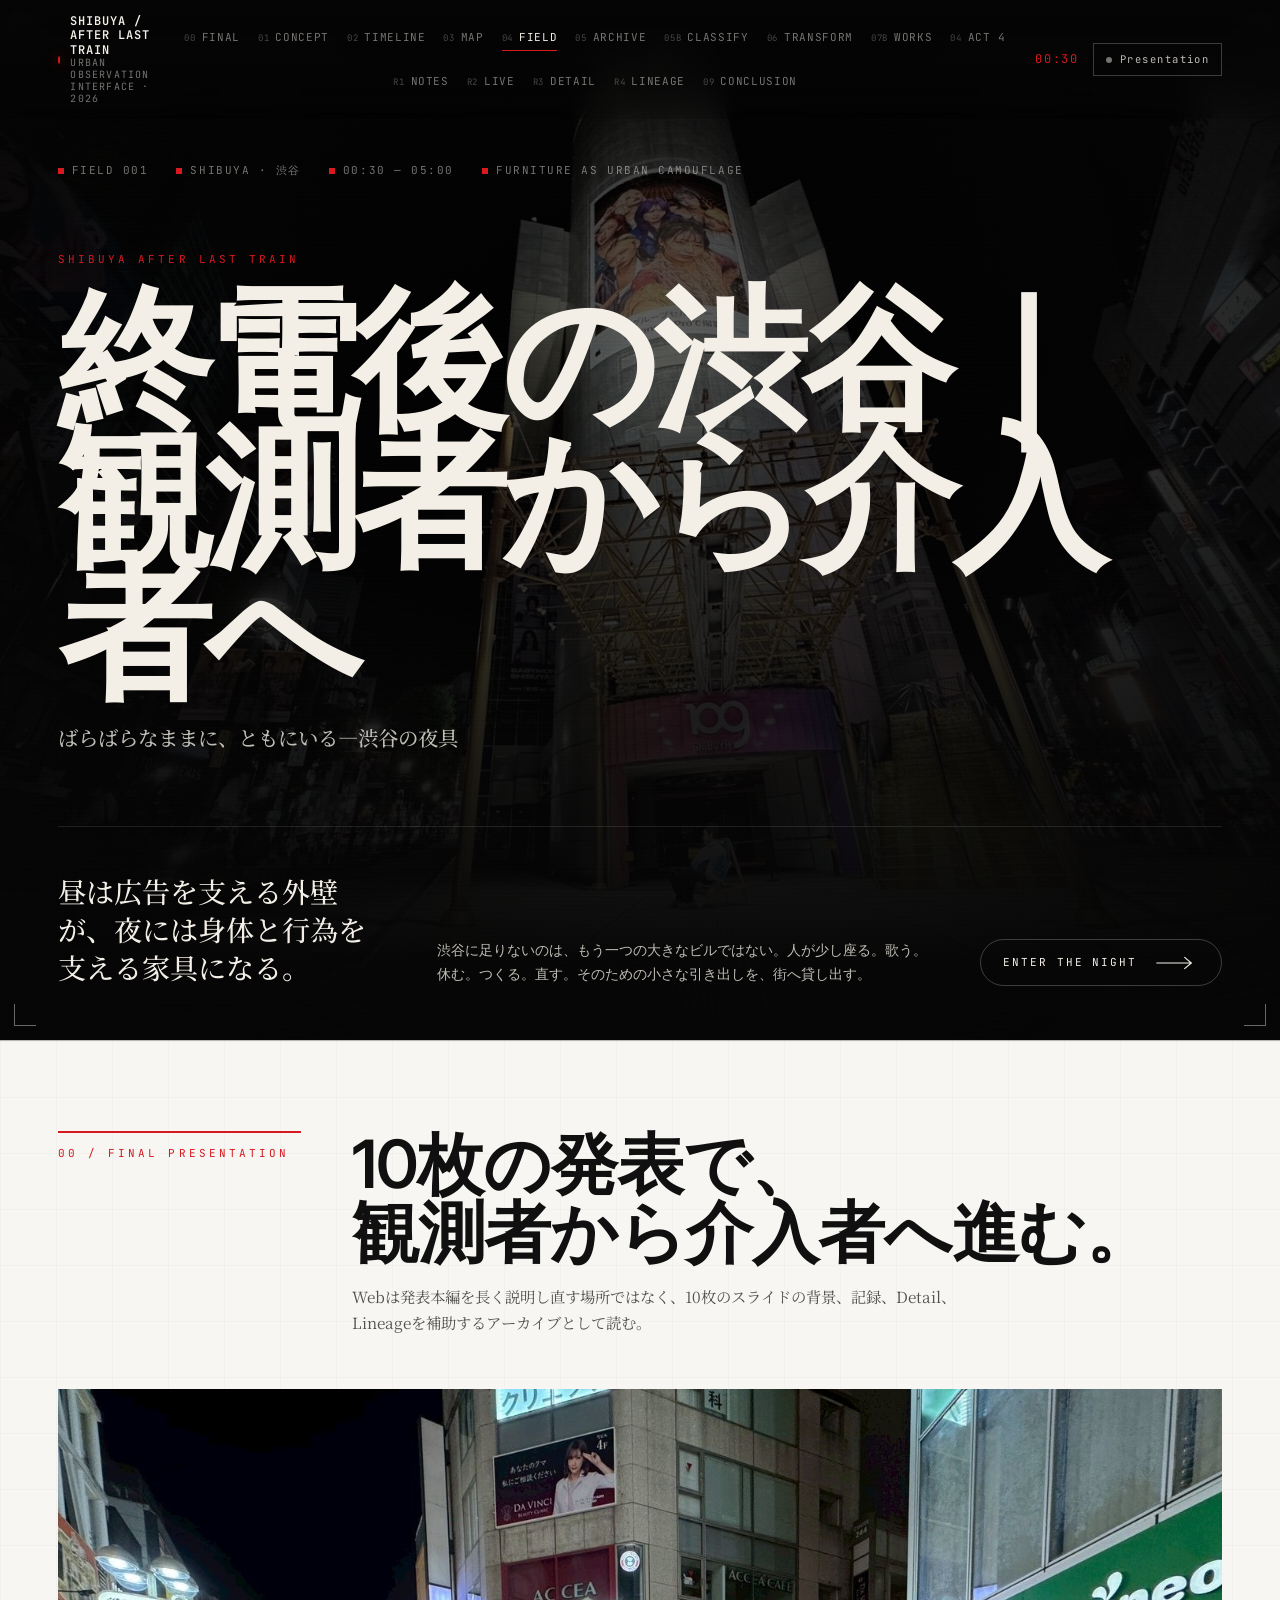
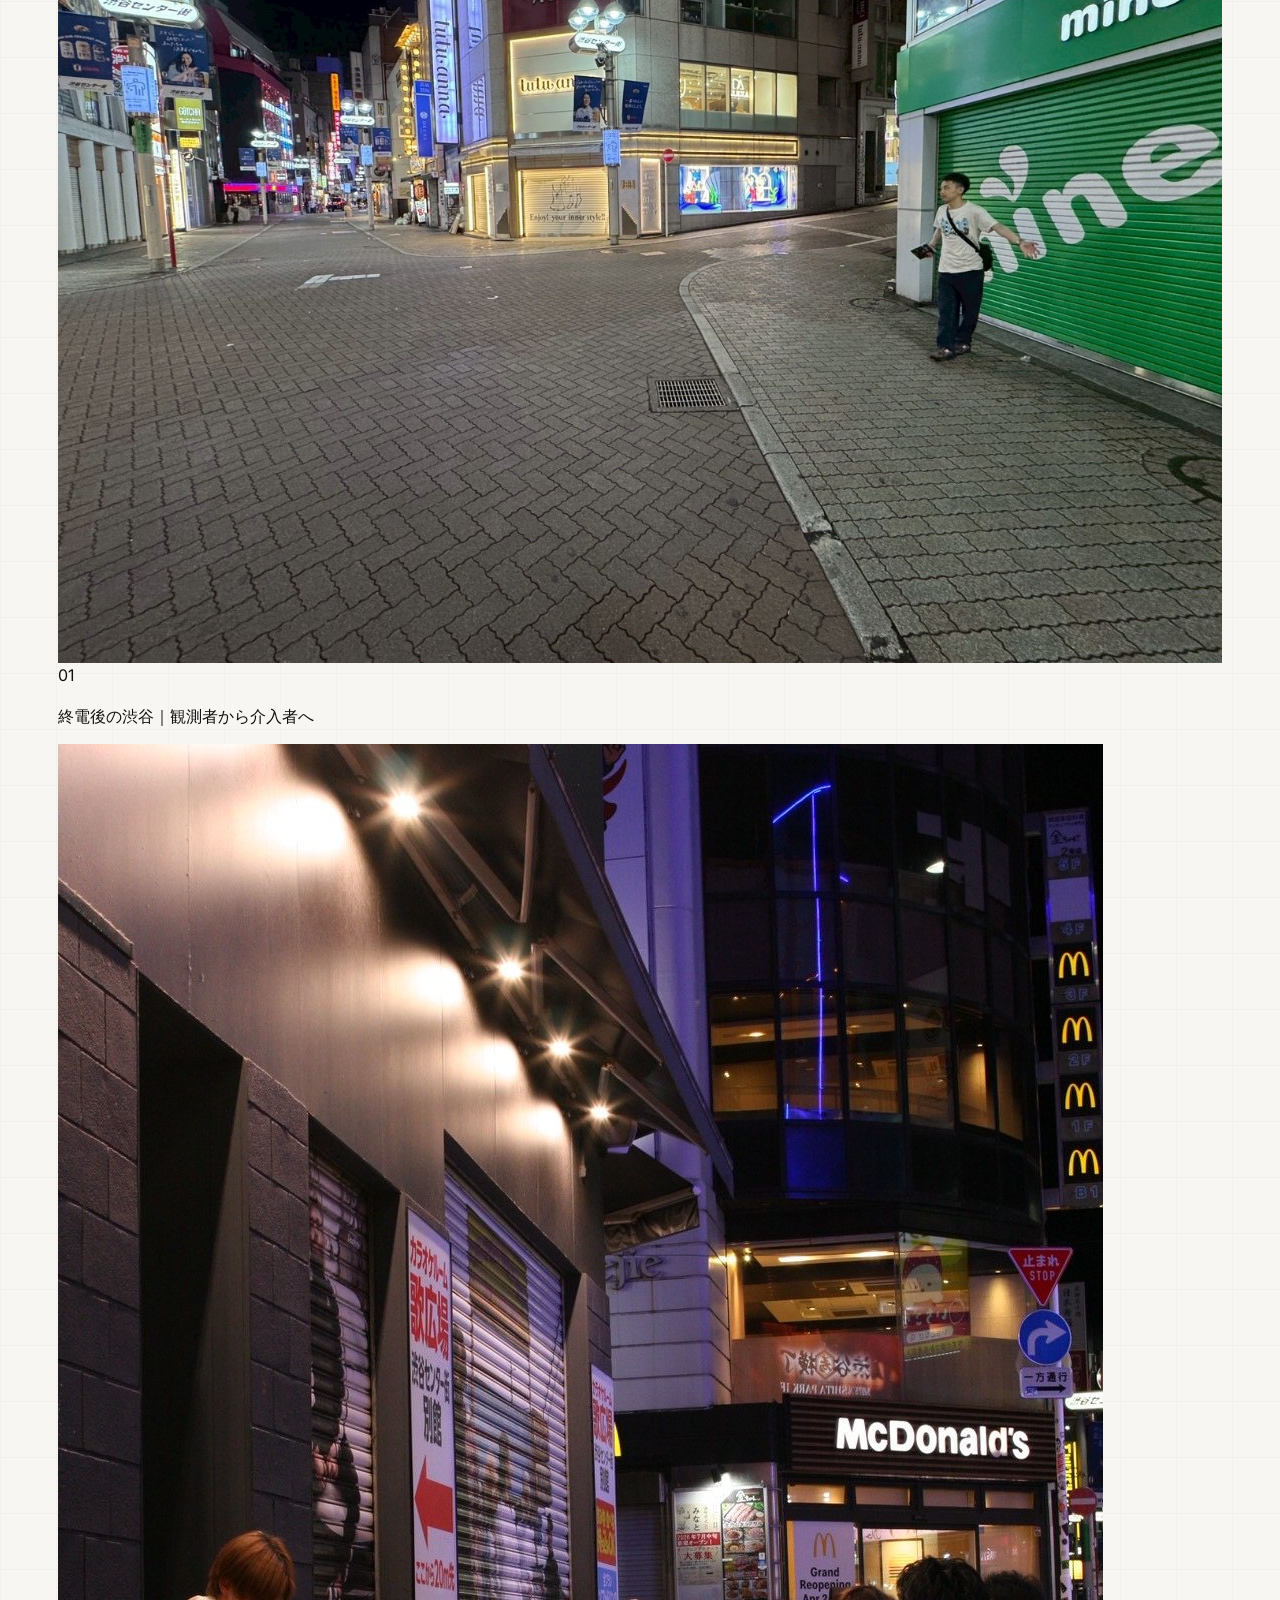
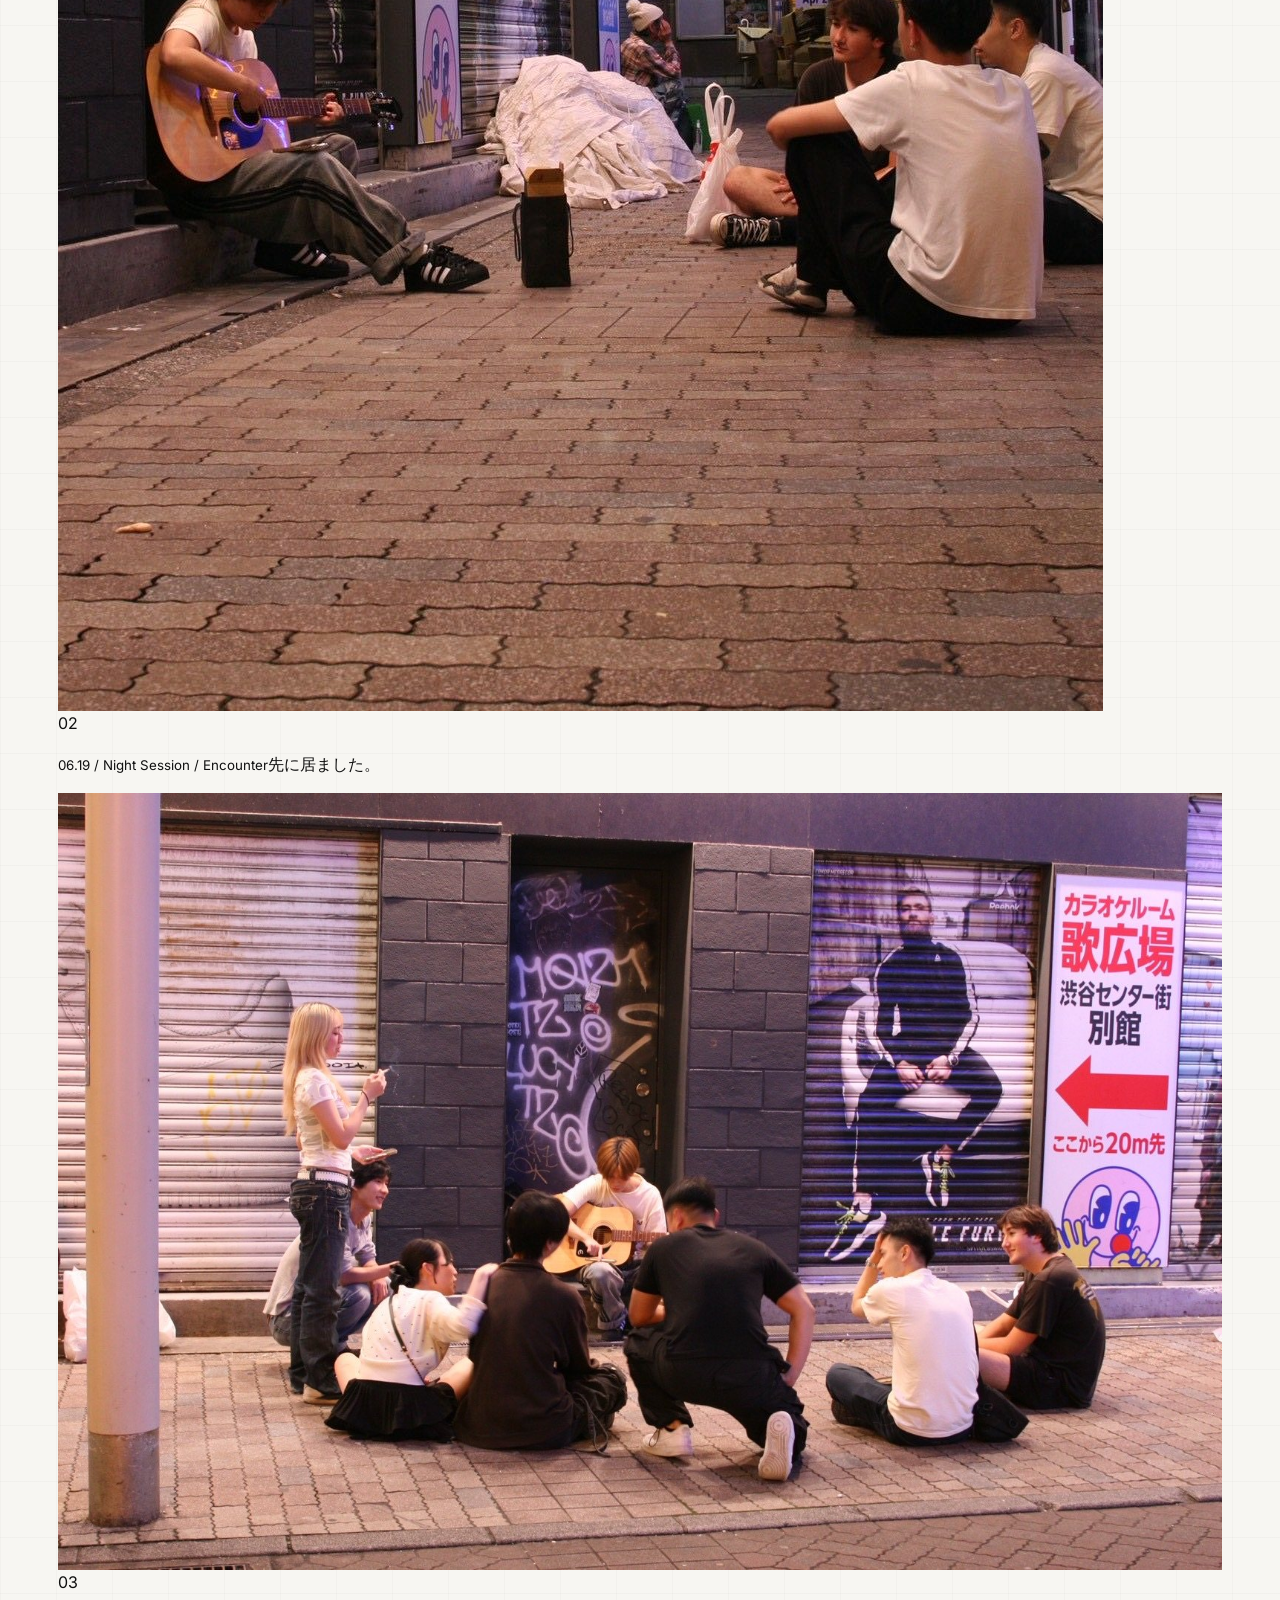
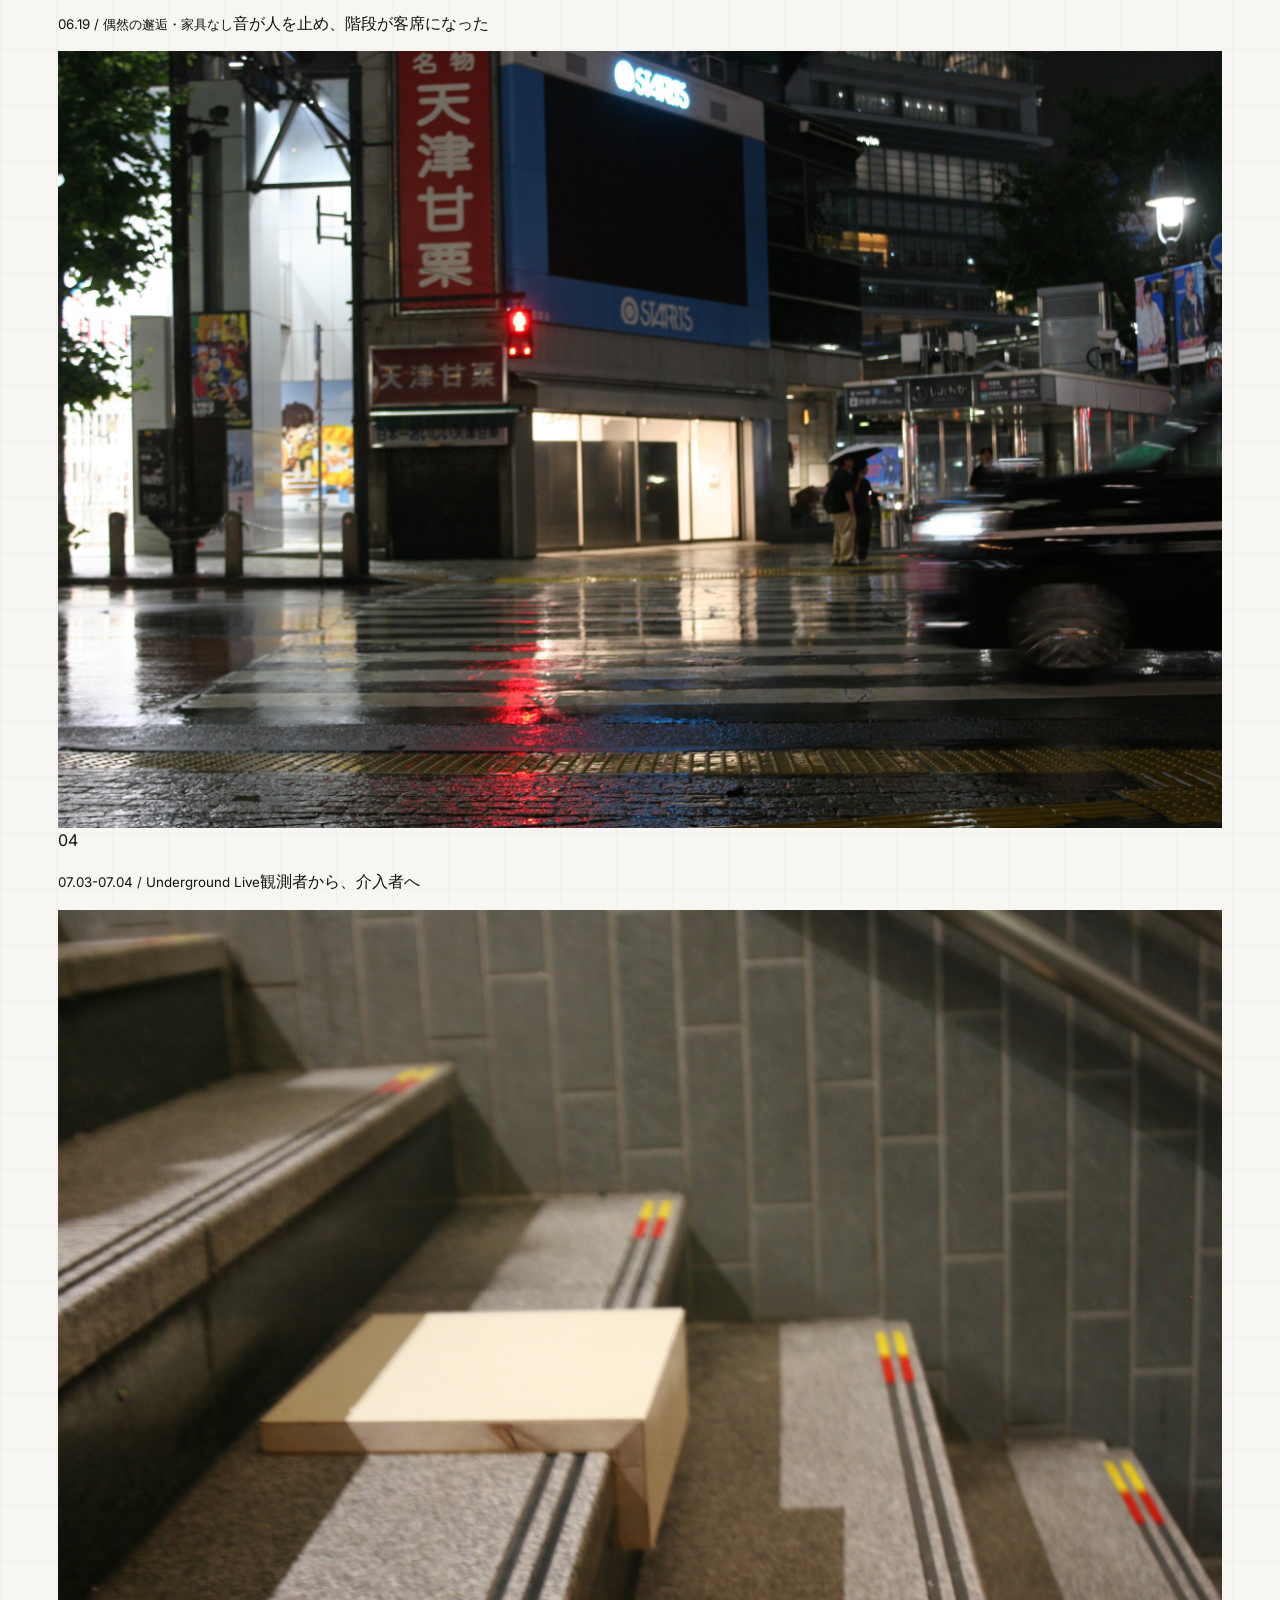
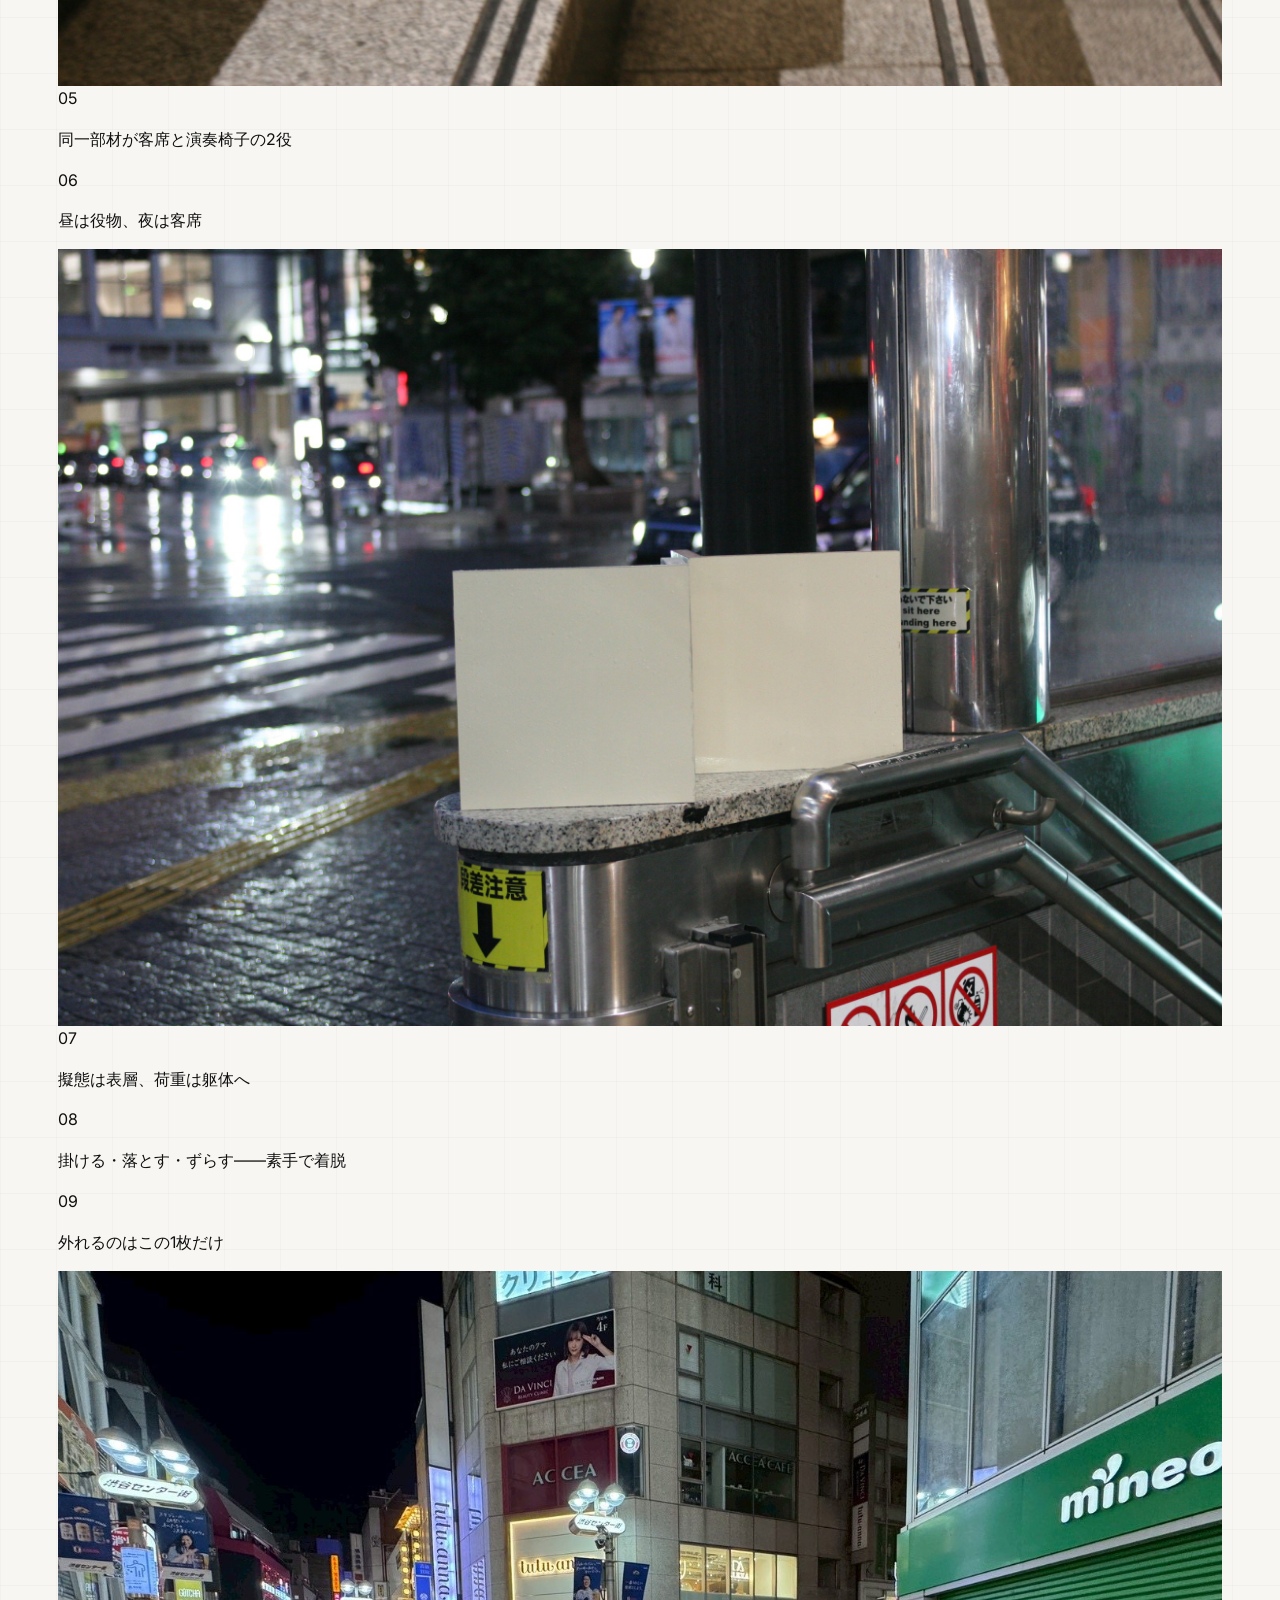
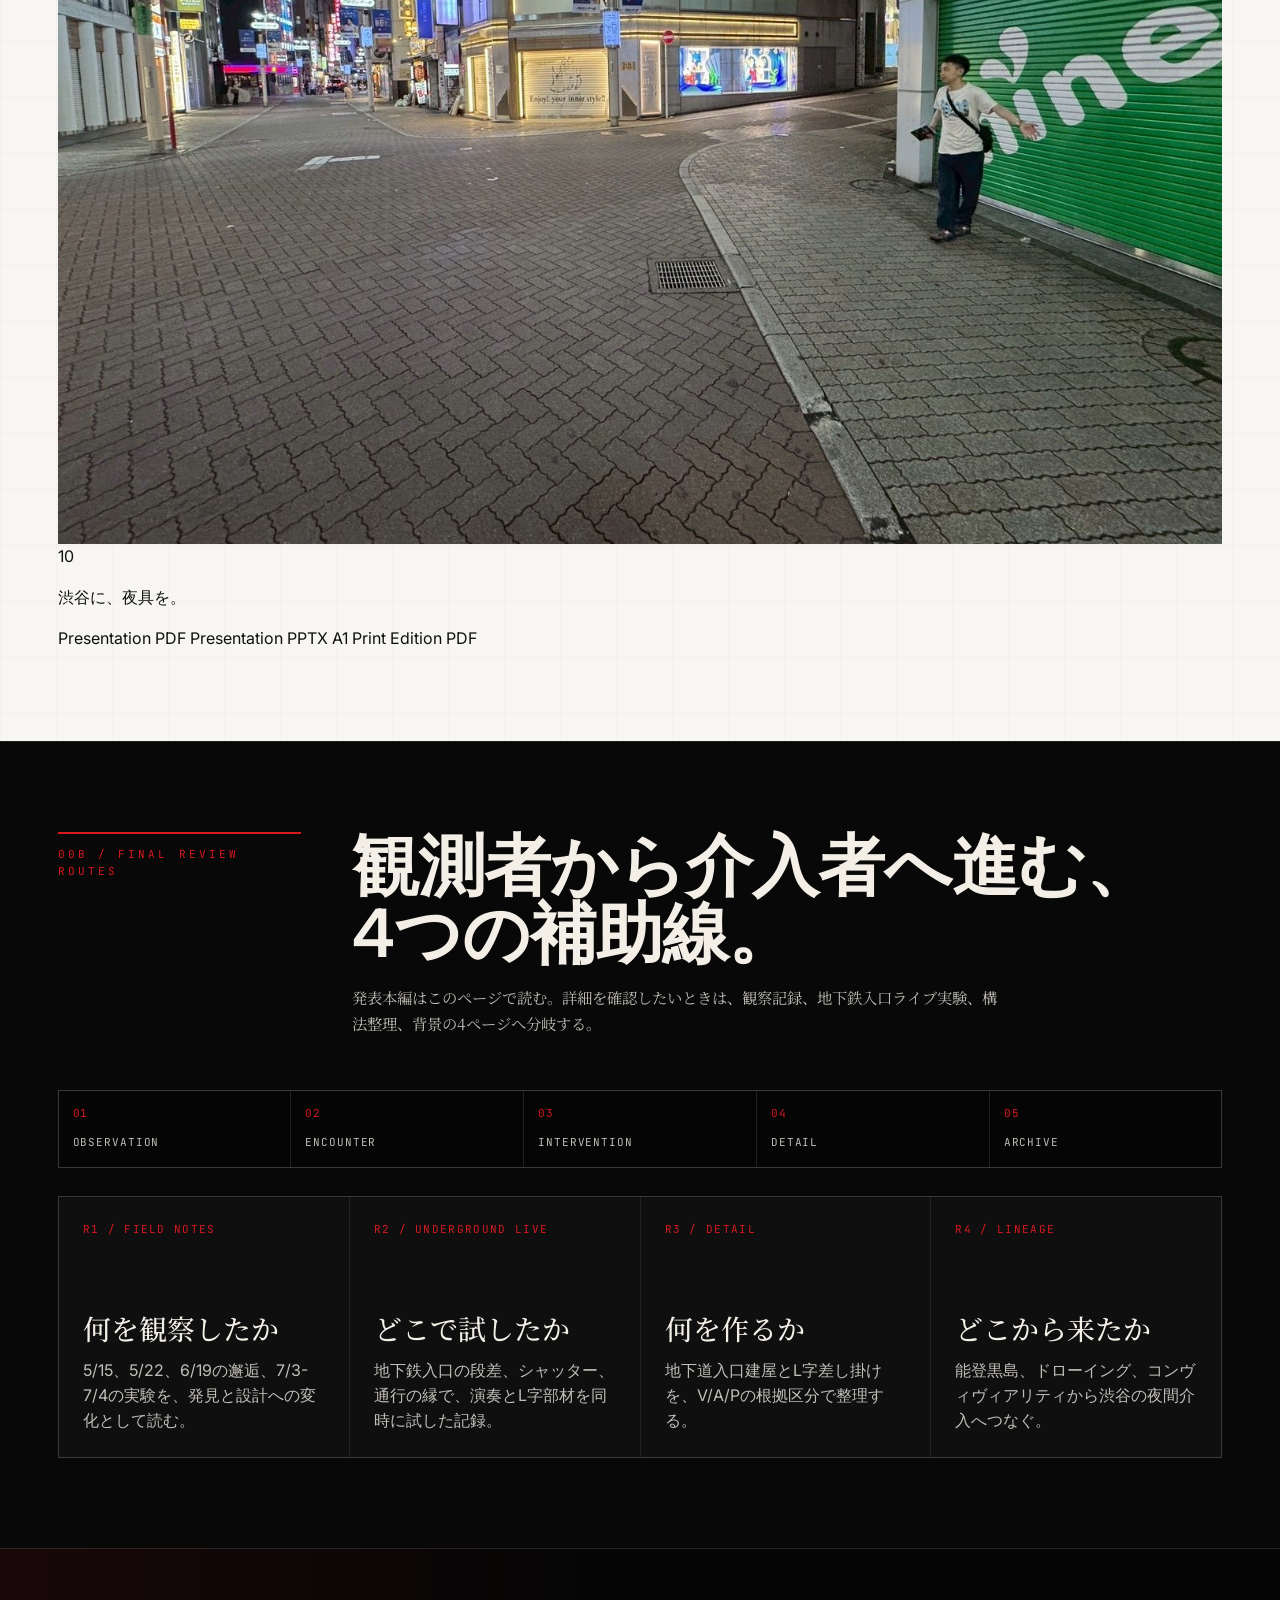
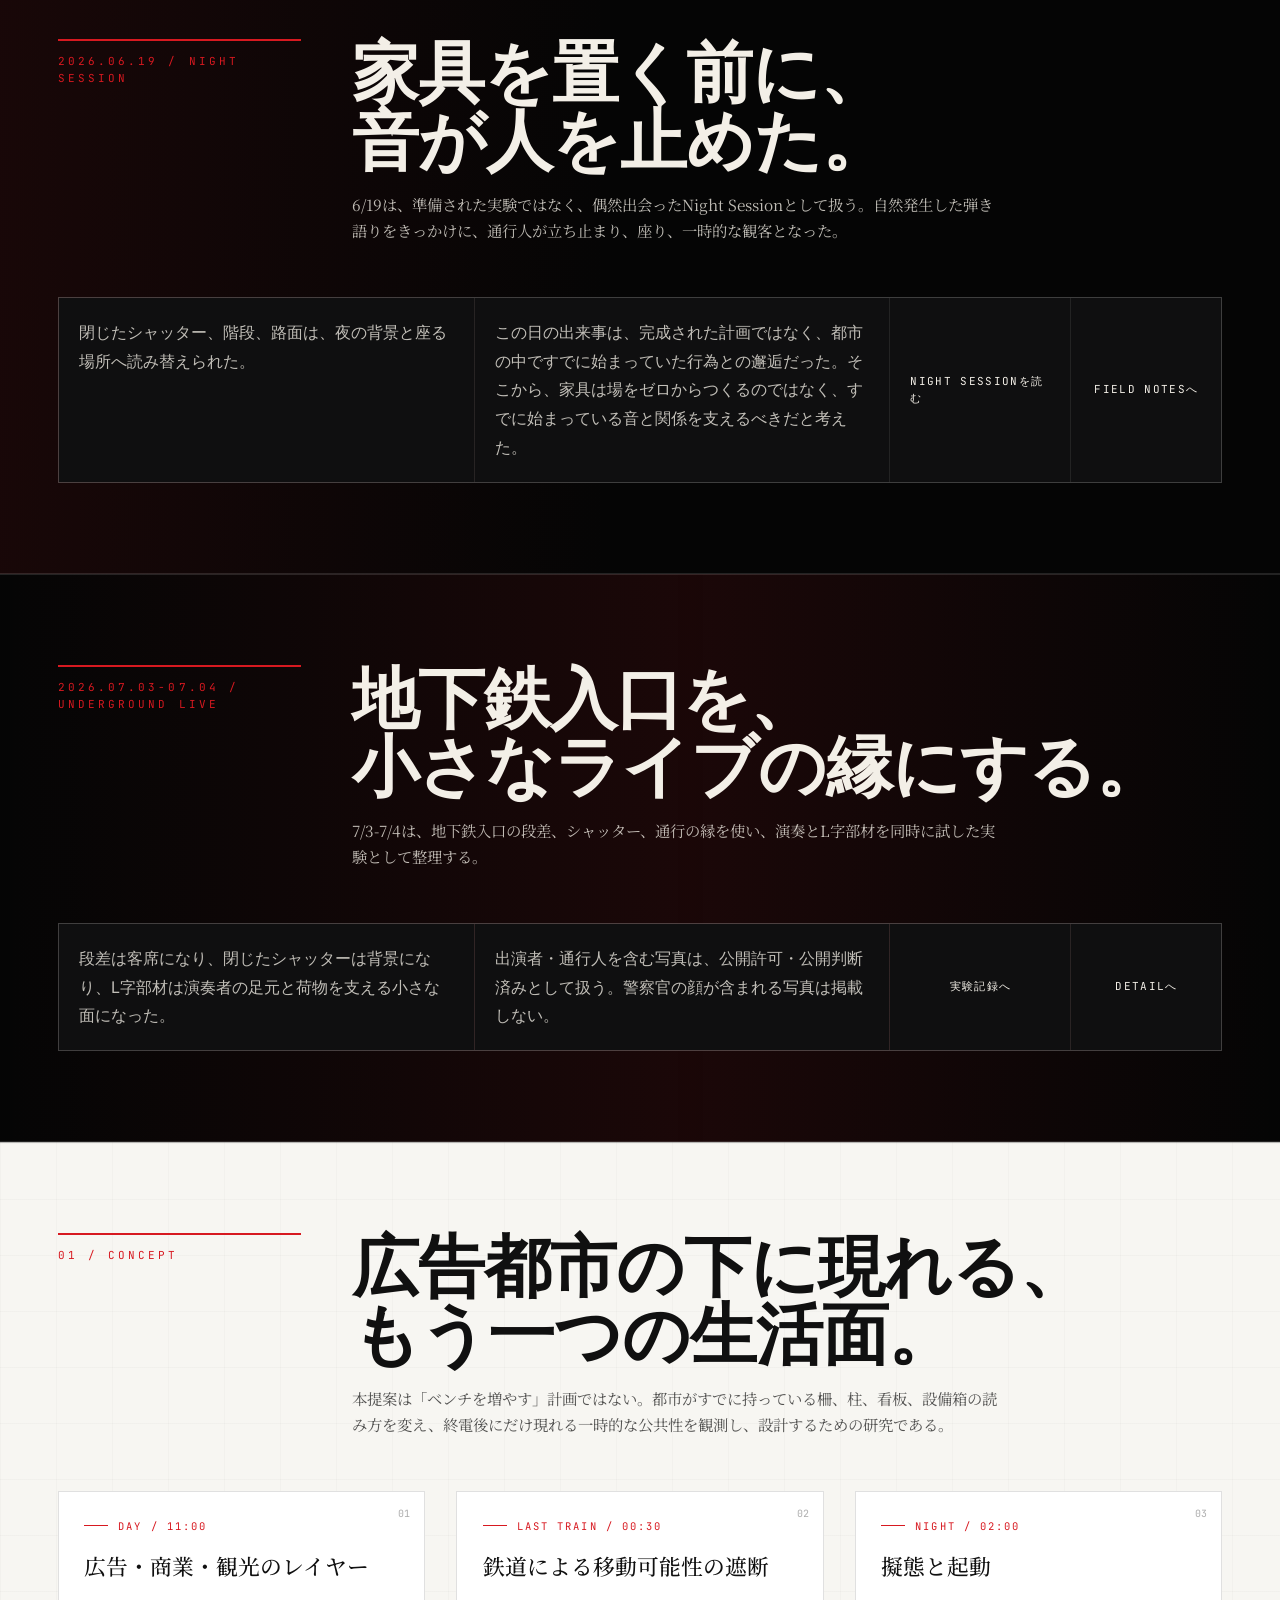
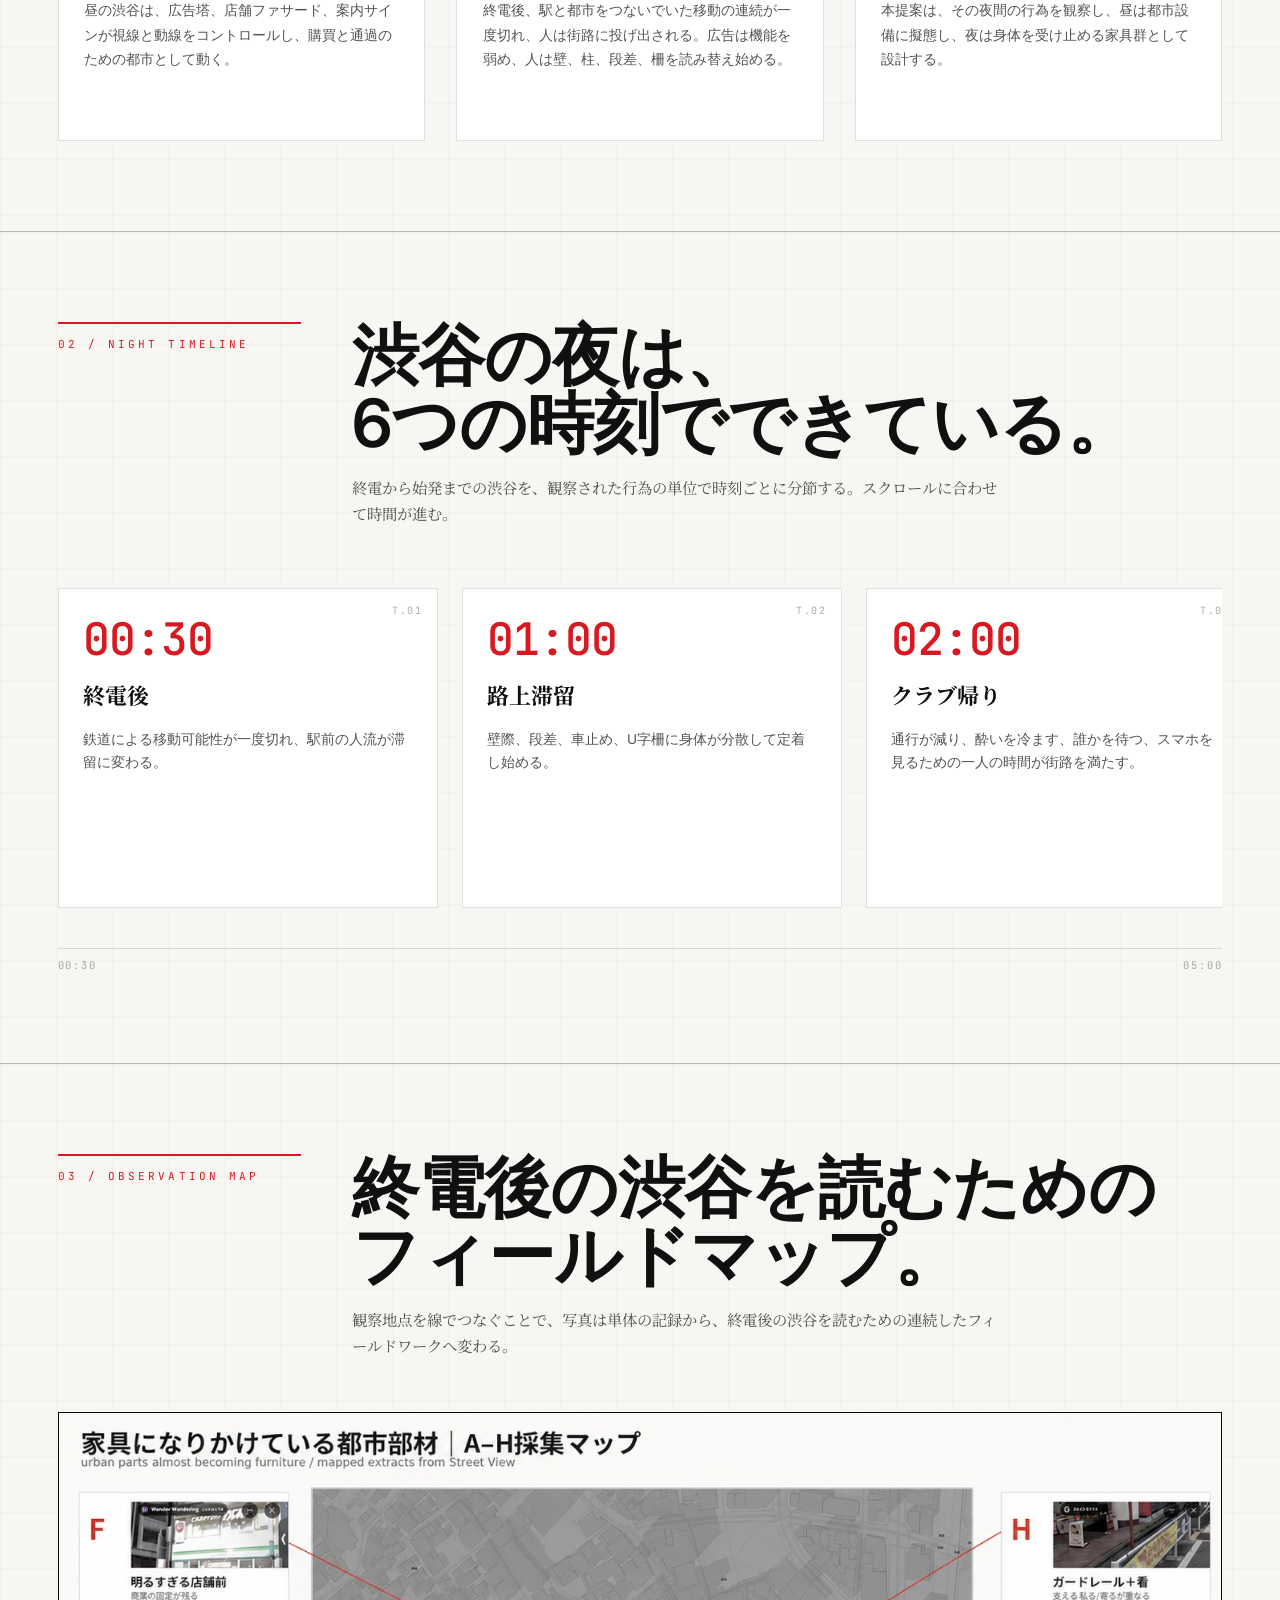
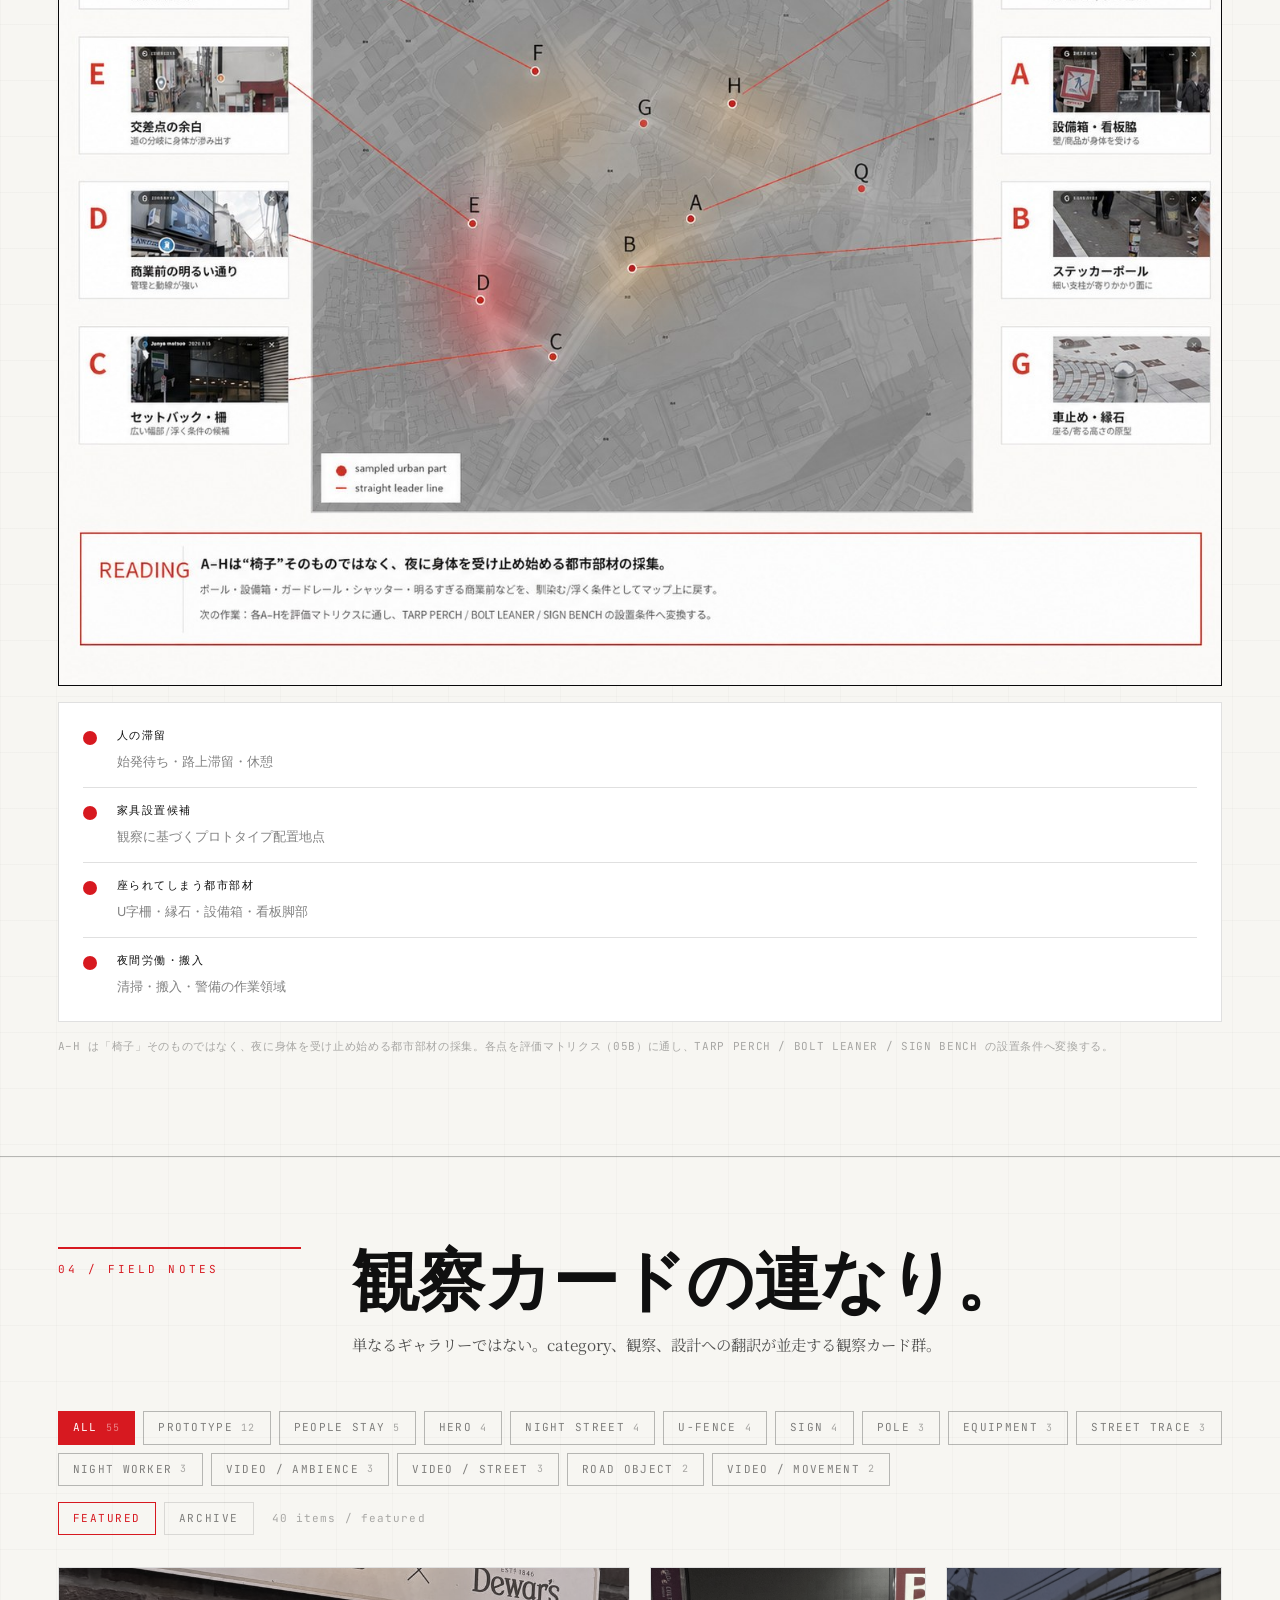
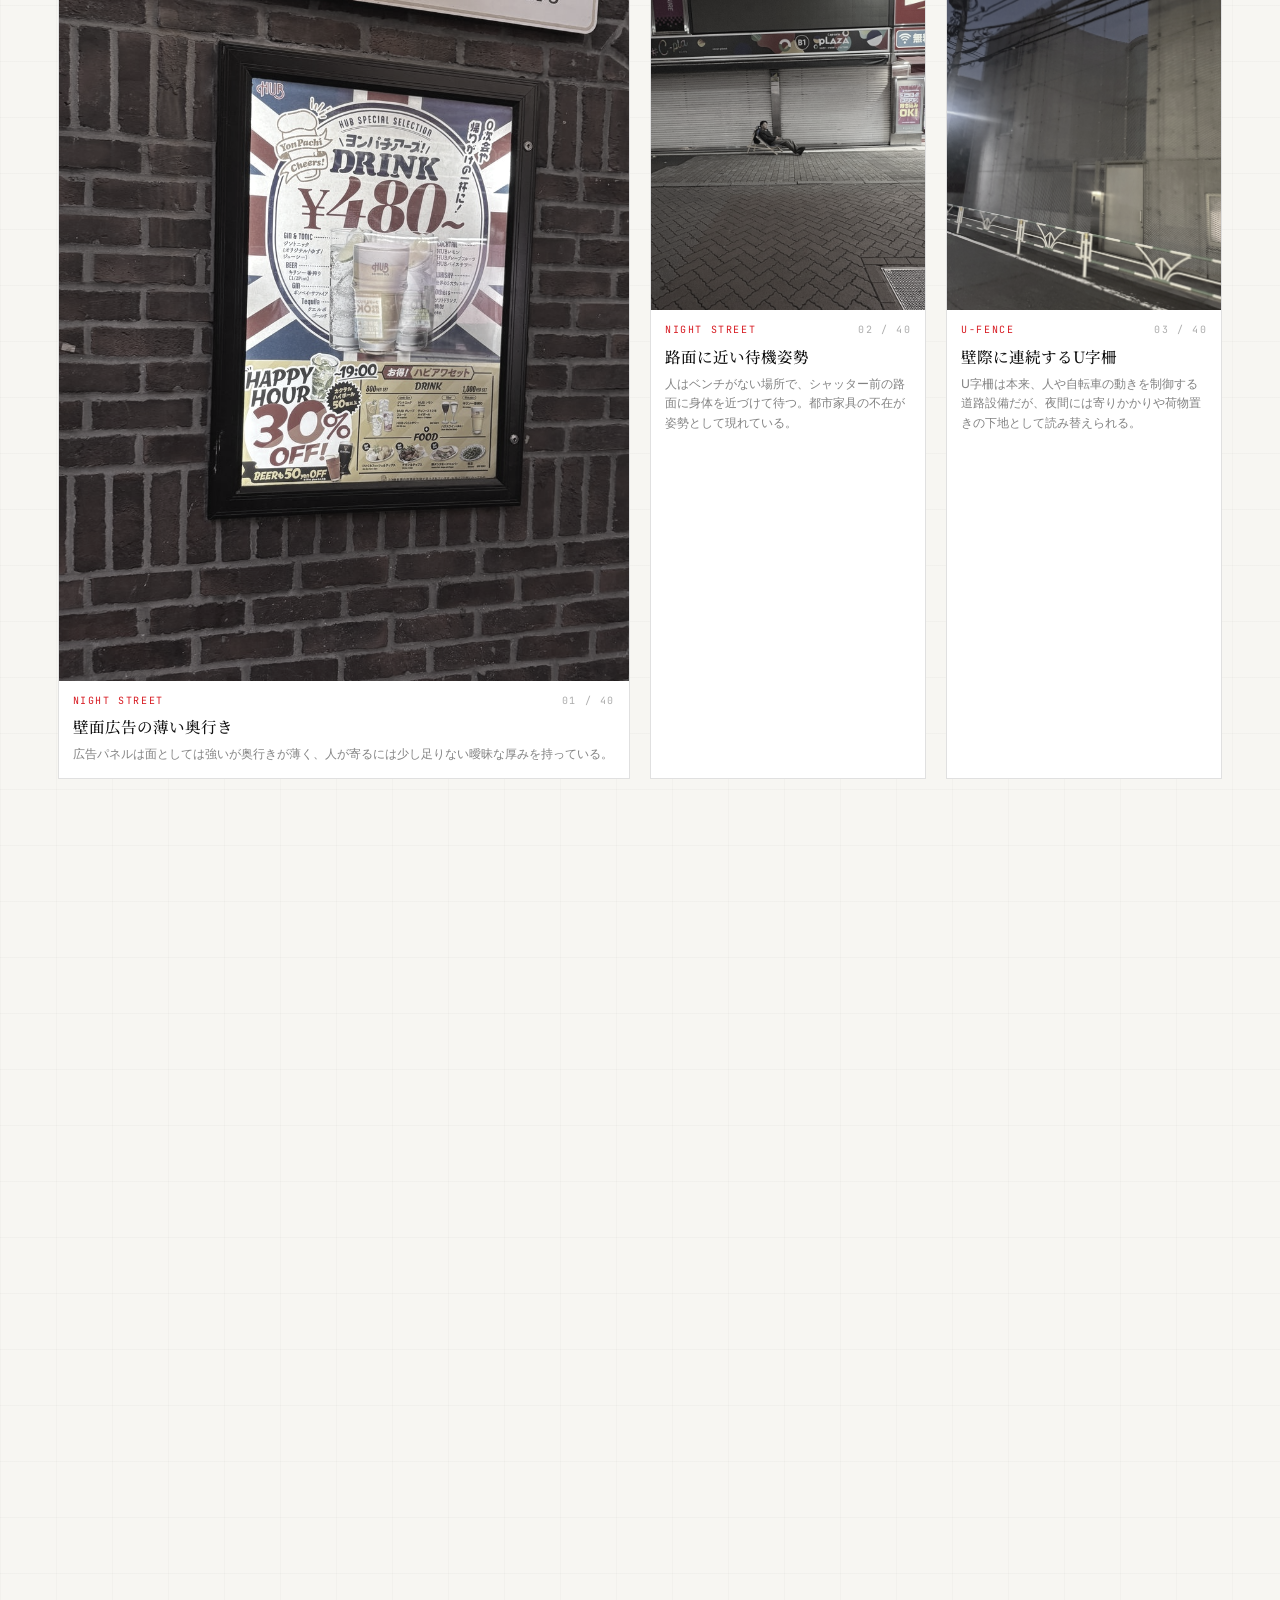
==== index.html @ c8e28fc5 "Update final presentation web content" ====
<!doctype html>
<html lang="ja">
  <head>
    <meta charset="utf-8">
    <meta name="viewport" content="width=device-width, initial-scale=1">
    <title>終電後の渋谷｜観測者から介入者へ</title>
    <meta name="description" content="ばらばらなままに、ともにいる—渋谷の夜具">
    <meta name="theme-color" content="#070707">
    <meta property="og:title" content="終電後の渋谷｜観測者から介入者へ">
    <meta property="og:description" content="ばらばらなままに、ともにいる—渋谷の夜具">
    <meta property="og:type" content="website">
    <meta property="og:url" content="https://yuya-st-arch.github.io/shibuya-after-last-train/">
    <meta property="og:image" content="https://yuya-st-arch.github.io/shibuya-after-last-train/assets/photos/selected/prototype_hero_new_02.jpg">
    <meta property="og:locale" content="ja_JP">
    <meta name="twitter:card" content="summary_large_image">
    <meta name="twitter:title" content="終電後の渋谷｜観測者から介入者へ">
    <meta name="twitter:description" content="ばらばらなままに、ともにいる—渋谷の夜具">
    <meta name="twitter:image" content="https://yuya-st-arch.github.io/shibuya-after-last-train/assets/photos/selected/prototype_hero_new_02.jpg">
    <link rel="preconnect" href="https://fonts.googleapis.com">
    <link rel="preconnect" href="https://fonts.gstatic.com" crossorigin>
    <link href="https://fonts.googleapis.com/css2?family=Inter:wght@300;400;500;600;700&family=JetBrains+Mono:wght@400;500&family=Noto+Serif+JP:wght@400;500;700&display=swap" rel="stylesheet">
    <link rel="icon" href="data:,">
    <link rel="stylesheet" href="style.css">
  </head>
  <body>
    <a class="skip-link" href="#concept">本文へ移動</a>

    <div class="grain" aria-hidden="true"></div>

    <header class="top-bar" aria-label="Site header">
      <div class="brand">
        <span class="brand-dot" aria-hidden="true"></span>
        <a href="#hero">
          <strong>SHIBUYA / AFTER LAST TRAIN</strong>
          <small>Urban Observation Interface · 2026</small>
        </a>
      </div>
      <nav class="index-nav" aria-label="Index">
        <a href="#final-presentation"><span>00</span>Final</a>
        <a href="#concept"><span>01</span>Concept</a>
        <a href="#timeline"><span>02</span>Timeline</a>
        <a href="#map"><span>03</span>Map</a>
        <a href="#field-notes"><span>04</span>Field</a>
        <a href="#archive"><span>05</span>Archive</a>
        <a href="#classification"><span>05B</span>Classify</a>
        <a href="#transformation"><span>06</span>Transform</a>
        <a href="#prototypes"><span>07</span>Prototypes</a>
        <a href="#works"><span>07B</span>Works</a>
        <a href="#night-session-20260619"><span>04</span>Act 4</a>
        <a href="fieldnotes/"><span>R1</span>Notes</a>
        <a href="underground-live/"><span>R2</span>Live</a>
        <a href="detail/"><span>R3</span>Detail</a>
        <a href="lineage/"><span>R4</span>Lineage</a>
        <a href="#drawings"><span>08</span>Drawings</a>
        <a href="#conclusion"><span>09</span>Conclusion</a>
      </nav>
      <div class="top-right">
        <span class="clock" id="clock" aria-live="off">00:30</span>
        <button class="mode-toggle" id="presentation-toggle" type="button" aria-pressed="false">
          <span class="dot" aria-hidden="true"></span>
          Presentation
        </button>
      </div>
    </header>

    <nav class="mobile-route-nav" aria-label="Final review pages">
      <a href="fieldnotes/">Field</a>
      <a href="underground-live/">Live</a>
      <a href="detail/">Detail</a>
      <a href="lineage/">Lineage</a>
    </nav>

    <main id="content">
      <!-- ============ HERO ============ -->
      <section class="hero" id="hero" aria-label="Hero">
        <div class="hero-media">
          <video
            class="hero-video"
            id="hero-video"
            autoplay muted loop playsinline preload="metadata"
            poster="assets/photos/selected/hero_01.jpg">
            <source src="assets/videos/selected/video_ambience_01.mp4" type="video/mp4">
          </video>
          <img class="hero-fallback" src="assets/photos/selected/hero_01.jpg" alt="">
          <div class="hero-veil"></div>
          <div class="hero-scan" aria-hidden="true"></div>
        </div>

        <div class="hero-meta">
          <span>FIELD 001</span>
          <span>SHIBUYA · 渋谷</span>
          <span>00:30 — 05:00</span>
          <span>FURNITURE AS URBAN CAMOUFLAGE</span>
        </div>

        <div class="hero-title">
          <p class="kicker">SHIBUYA AFTER LAST TRAIN</p>
          <h1>
            <span>終電後の渋谷｜</span>
            <span>観測者から介入者へ</span>
          </h1>
          <p class="hero-sub">ばらばらなままに、ともにいる—渋谷の夜具</p>
        </div>

        <div class="hero-bottom">
          <p class="hero-copy">昼は広告を支える外壁が、夜には身体と行為を支える家具になる。</p>
          <p class="hero-desc">渋谷に足りないのは、もう一つの大きなビルではない。人が少し座る。歌う。休む。つくる。直す。そのための小さな引き出しを、街へ貸し出す。</p>
          <a class="hero-cta" href="#concept">
            <span>Enter the Night</span>
            <svg viewBox="0 0 32 12" width="48" height="14" aria-hidden="true"><path d="M0 6 H30 M24 1 L30 6 L24 11" fill="none" stroke="currentColor" stroke-width="1"/></svg>
          </a>
        </div>

        <div class="hero-frame-marks" aria-hidden="true">
          <span></span><span></span><span></span><span></span>
        </div>
      </section>

      <!-- ============ FINAL PRESENTATION / 10 SLIDES ============ -->
      <section class="block final-presentation" id="final-presentation" aria-labelledby="final-presentation-h">
        <div class="block-head">
          <p class="section-no">00 / Final Presentation</p>
          <h2 id="final-presentation-h" class="display-h">10枚の発表で、<br>観測者から介入者へ進む。</h2>
          <p class="section-lead">Webは発表本編を長く説明し直す場所ではなく、10枚のスライドの背景、記録、Detail、Lineageを補助するアーカイブとして読む。</p>
        </div>
        <div class="final-slide-grid" aria-label="Final presentation slide flow">
          <article class="final-slide-card">
            <img src="assets/field/2026-06-19-night-session/selected/2026-06-19_night-session_004_intersection.jpg" alt="">
            <span>01</span>
            <p>終電後の渋谷｜観測者から介入者へ</p>
          </article>
          <article class="final-slide-card">
            <img src="assets/field/2026-06-19-night-session/selected/2026-06-19_night-session_006_first-listeners.jpg" alt="">
            <span>02</span>
            <p><small>06.19 / Night Session / Encounter</small>先に居ました。</p>
          </article>
          <article class="final-slide-card">
            <img src="assets/field/2026-06-19-night-session/selected/2026-06-19_night-session_014_community-02.jpg" alt="">
            <span>03</span>
            <p><small>06.19 / 偶然の邂逅・家具なし</small>音が人を止め、階段が客席になった</p>
          </article>
          <article class="final-slide-card">
            <img src="assets/field/2026-07-03-underground-live/selected/2026-07-03_underground-live_001_street-context.jpg" alt="">
            <span>04</span>
            <p><small>07.03-07.04 / Underground Live</small>観測者から、介入者へ</p>
          </article>
          <article class="final-slide-card">
            <img src="assets/field/2026-07-03-underground-live/selected/2026-07-03_underground-live_003_l-stool-step.jpg" alt="">
            <span>05</span>
            <p>同一部材が客席と演奏椅子の2役</p>
          </article>
          <article class="final-slide-card final-slide-card--icon">
            <div class="final-card-icon final-card-icon--day-night" aria-hidden="true"><i></i><i></i></div>
            <span>06</span>
            <p>昼は役物、夜は客席</p>
          </article>
          <article class="final-slide-card">
            <img src="assets/field/2026-07-03-underground-live/selected/2026-07-03_underground-live_016_panel-leaner.jpg" alt="">
            <span>07</span>
            <p>擬態は表層、荷重は躯体へ</p>
          </article>
          <article class="final-slide-card final-slide-card--icon">
            <div class="final-card-icon final-card-icon--shift" aria-hidden="true"><i></i><i></i><i></i></div>
            <span>08</span>
            <p>掛ける・落とす・ずらす——素手で着脱</p>
          </article>
          <article class="final-slide-card final-slide-card--icon">
            <div class="final-card-icon final-card-icon--tile" aria-hidden="true"></div>
            <span>09</span>
            <p>外れるのはこの1枚だけ</p>
          </article>
          <article class="final-slide-card">
            <img src="assets/field/2026-06-19-night-session/selected/2026-06-19_night-session_004_intersection.jpg" alt="">
            <span>10</span>
            <p>渋谷に、夜具を。</p>
          </article>
        </div>
        <div class="presentation-downloads" aria-label="Presentation downloads">
          <a href="assets/presentation/shibuya_final_v01.pdf">Presentation PDF</a>
          <a href="assets/presentation/shibuya_final_v01.pptx">Presentation PPTX</a>
          <a href="output/a1-board/qfront_a1_print_edition.pdf">A1 Print Edition PDF</a>
        </div>
      </section>

      <!-- ============ FINAL REVIEW ROUTES ============ -->
      <section class="block review-entry" id="review-routes" aria-labelledby="review-routes-h">
        <div class="block-head">
          <p class="section-no">00B / Final Review Routes</p>
          <h2 id="review-routes-h" class="display-h">観測者から介入者へ進む、<br>4つの補助線。</h2>
          <p class="section-lead">発表本編はこのページで読む。詳細を確認したいときは、観察記録、地下鉄入口ライブ実験、構法整理、背景の4ページへ分岐する。</p>
        </div>
        <ol class="review-flow-strip" aria-label="Project flow">
          <li><span>01</span>Observation</li>
          <li><span>02</span>Encounter</li>
          <li><span>03</span>Intervention</li>
          <li><span>04</span>Detail</li>
          <li><span>05</span>Archive</li>
        </ol>
        <div class="review-route-grid">
          <a class="review-route-card" href="fieldnotes/">
            <span>R1 / Field Notes</span>
            <h3>何を観察したか</h3>
            <p>5/15、5/22、6/19の邂逅、7/3-7/4の実験を、発見と設計への変化として読む。</p>
          </a>
          <a class="review-route-card" href="underground-live/">
            <span>R2 / Underground Live</span>
            <h3>どこで試したか</h3>
            <p>地下鉄入口の段差、シャッター、通行の縁で、演奏とL字部材を同時に試した記録。</p>
          </a>
          <a class="review-route-card" href="detail/">
            <span>R3 / Detail</span>
            <h3>何を作るか</h3>
            <p>地下道入口建屋とL字差し掛けを、V/A/Pの根拠区分で整理する。</p>
          </a>
          <a class="review-route-card" href="lineage/">
            <span>R4 / Lineage</span>
            <h3>どこから来たか</h3>
            <p>能登黒島、ドローイング、コンヴィヴィアリティから渋谷の夜間介入へつなぐ。</p>
          </a>
        </div>
      </section>

      <!-- ============ NIGHT SESSION ENTRY ============ -->
      <section class="block night-entry" id="night-session-entry" aria-labelledby="night-entry-h">
        <div class="block-head">
          <p class="section-no">2026.06.19 / Night Session</p>
          <h2 id="night-entry-h" class="display-h">家具を置く前に、<br>音が人を止めた。</h2>
          <p class="section-lead">6/19は、準備された実験ではなく、偶然出会ったNight Sessionとして扱う。自然発生した弾き語りをきっかけに、通行人が立ち止まり、座り、一時的な観客となった。</p>
        </div>
        <div class="night-entry-grid">
          <p>閉じたシャッター、階段、路面は、夜の背景と座る場所へ読み替えられた。</p>
          <p>この日の出来事は、完成された計画ではなく、都市の中ですでに始まっていた行為との邂逅だった。そこから、家具は場をゼロからつくるのではなく、すでに始まっている音と関係を支えるべきだと考えた。</p>
          <a class="night-entry-link" href="#night-session-20260619">Night Sessionを読む</a>
          <a class="night-entry-link" href="fieldnotes/">Field Notesへ</a>
        </div>
      </section>

      <!-- ============ UNDERGROUND LIVE ENTRY ============ -->
      <section class="block night-entry underground-entry" id="underground-live-entry" aria-labelledby="underground-entry-h">
        <div class="block-head">
          <p class="section-no">2026.07.03-07.04 / Underground Live</p>
          <h2 id="underground-entry-h" class="display-h">地下鉄入口を、<br>小さなライブの縁にする。</h2>
          <p class="section-lead">7/3-7/4は、地下鉄入口の段差、シャッター、通行の縁を使い、演奏とL字部材を同時に試した実験として整理する。</p>
        </div>
        <div class="night-entry-grid">
          <p>段差は客席になり、閉じたシャッターは背景になり、L字部材は演奏者の足元と荷物を支える小さな面になった。</p>
          <p>出演者・通行人を含む写真は、公開許可・公開判断済みとして扱う。警察官の顔が含まれる写真は掲載しない。</p>
          <a class="night-entry-link" href="underground-live/">実験記録へ</a>
          <a class="night-entry-link" href="detail/">Detailへ</a>
        </div>
      </section>

      <!-- ============ CONCEPT ============ -->
      <section class="block concept" id="concept" aria-labelledby="concept-h">
        <div class="block-head">
          <p class="section-no">01 / Concept</p>
          <h2 id="concept-h" class="display-h">広告都市の下に現れる、<br>もう一つの生活面。</h2>
          <p class="section-lead">
            本提案は「ベンチを増やす」計画ではない。都市がすでに持っている柵、柱、看板、設備箱の読み方を変え、終電後にだけ現れる一時的な公共性を観測し、設計するための研究である。
          </p>
        </div>
        <div class="concept-grid" id="concept-grid"></div>
      </section>

      <!-- ============ TIMELINE ============ -->
      <section class="block timeline" id="timeline" aria-labelledby="timeline-h">
        <div class="block-head">
          <p class="section-no">02 / Night Timeline</p>
          <h2 id="timeline-h" class="display-h">渋谷の夜は、<br>6つの時刻でできている。</h2>
          <p class="section-lead">終電から始発までの渋谷を、観察された行為の単位で時刻ごとに分節する。スクロールに合わせて時間が進む。</p>
        </div>
        <div class="timeline-rail-wrap">
          <div class="timeline-rail" id="timeline-rail" tabindex="0" aria-label="Timeline scroll"></div>
          <div class="timeline-axis" aria-hidden="true">
            <span>00:30</span><span>05:00</span>
          </div>
        </div>
      </section>

      <!-- ============ MAP ============ -->
      <section class="block map" id="map" aria-labelledby="map-h">
        <div class="block-head">
          <p class="section-no">03 / Observation Map</p>
          <h2 id="map-h" class="display-h">終電後の渋谷を読むためのフィールドマップ。</h2>
          <p class="section-lead">観察地点を線でつなぐことで、写真は単体の記録から、終電後の渋谷を読むための連続したフィールドワークへ変わる。</p>
        </div>
        <div class="map-stage map-stage--image">
          <figure class="map-canvas" id="map-canvas">
            <img class="map-image" src="assets/maps/night_observation_map_01.jpg" alt="A–H 採集マップ：家具になりかけている都市部材" loading="lazy">
          </figure>
          <aside class="map-legend" id="map-legend" aria-label="Map legend"></aside>
        </div>
        <p class="map-note">A–H は「椅子」そのものではなく、夜に身体を受け止め始める都市部材の採集。各点を評価マトリクス（<a href="#classification">05B</a>）に通し、TARP&nbsp;PERCH / BOLT&nbsp;LEANER / SIGN&nbsp;BENCH の設置条件へ変換する。</p>
      </section>

      <!-- ============ FIELD NOTES ============ -->
      <section class="block field" id="field-notes" aria-labelledby="field-h">
        <div class="block-head">
          <p class="section-no">04 / Field Notes</p>
          <h2 id="field-h" class="display-h">観察カードの連なり。</h2>
          <p class="section-lead">単なるギャラリーではない。category、観察、設計への翻訳が並走する観察カード群。</p>
        </div>
        <div class="field-controls">
          <div class="filter-row" id="filter-row" role="tablist" aria-label="Category filter"></div>
          <div class="view-row">
            <button type="button" class="view-btn is-active" data-view="featured">Featured</button>
            <button type="button" class="view-btn" data-view="archive">Archive</button>
            <span class="field-count" id="field-count"></span>
          </div>
        </div>
        <div class="field-grid" id="field-grid"></div>
        <p class="field-empty" id="field-empty" hidden>該当する観察カードはありません。</p>
      </section>

      <!-- ============ URBAN PARTS ARCHIVE ============ -->
      <section class="block archive" id="archive" aria-labelledby="archive-h">
        <div class="block-head archive-head">
          <p class="section-no">05 / Urban Parts Archive</p>
          <h2 id="archive-h" class="display-h">家具化される前の<br>都市部材たち。</h2>
          <p class="section-lead">渋谷の夜を支える一時的な居場所は、最初からベンチとして用意されているわけではない。U字柵、車止め、標識柱、看板、設備箱、段差、路上に置かれた缶や荷物。それらの小さな都市部材が、終電後には身体を預けるための下地として読み替えられる。</p>
          <p class="archive-intro" id="archive-intro"></p>
        </div>

        <div class="archive-controls">
          <div class="archive-filter" id="archive-filter" role="tablist" aria-label="Archive category filter"></div>
          <div class="archive-stats">
            <span class="archive-count" id="archive-count"></span>
            <span class="archive-related" id="archive-related"></span>
          </div>
        </div>

        <div class="archive-sheet" id="archive-sheet" aria-live="polite"></div>
        <p class="archive-empty" id="archive-empty" hidden>該当する標本がありません。</p>
        <p class="archive-foot">CONTACT SHEET · MATERIAL LIBRARY · 観察→家具化の翻訳源</p>
      </section>

      <!-- ============ CLASSIFICATION MATRIX (05B) ============ -->
      <section class="block classification" id="classification" aria-labelledby="cls-h">
        <div class="block-head cls-head">
          <p class="section-no">05B / Classification Matrix</p>
          <h2 id="cls-h" class="display-h">どの都市部材が、<br>どの夜間行為を受け止めるか。</h2>
          <p class="section-lead">写真根拠付き仮説 v2。13の都市部材と7つの夜間行為を交差させ、どの部材がどの行為を支えうるかを記号で示す。最終観察データではなく、写真339枚の代表選定を根拠にした仮説。</p>
          <p class="cls-status" id="cls-status"></p>
        </div>

        <div class="cls-controls">
          <div class="cls-filter-group" data-filter="behavior">
            <span class="cls-filter-label">Behavior</span>
            <div class="cls-filter-row" id="cls-filter-behavior" role="tablist" aria-label="行為フィルター"></div>
          </div>
          <div class="cls-filter-group" data-filter="evidence">
            <span class="cls-filter-label">Evidence</span>
            <div class="cls-filter-row" id="cls-filter-evidence" role="tablist" aria-label="根拠強度"></div>
          </div>
          <div class="cls-filter-group" data-filter="furniture">
            <span class="cls-filter-label">Furniture</span>
            <div class="cls-filter-row" id="cls-filter-furniture" role="tablist" aria-label="家具候補"></div>
          </div>
        </div>

        <div class="cls-legend" id="cls-legend" aria-label="凡例"></div>

        <div class="cls-matrix-wrap">
          <table class="cls-matrix" id="cls-matrix" aria-label="13 urban parts × 7 night behaviors">
            <thead><tr id="cls-matrix-head"></tr></thead>
            <tbody id="cls-matrix-body"></tbody>
          </table>
        </div>

        <aside class="cls-detail" id="cls-detail" aria-live="polite" hidden>
          <button type="button" class="cls-detail-close" aria-label="閉じる" data-cls-close>×</button>
          <p class="cls-detail-meta" id="cls-detail-meta"></p>
          <h3 id="cls-detail-title"></h3>
          <p class="cls-detail-mark"><span id="cls-detail-mark"></span><span id="cls-detail-mark-label"></span></p>
          <p class="cls-detail-reason" id="cls-detail-reason"></p>
          <dl class="cls-detail-extra" id="cls-detail-extra"></dl>
        </aside>

        <section class="cls-priority" aria-labelledby="cls-priority-h">
          <h3 id="cls-priority-h" class="cls-h3">Conversion Priority — 強5部材</h3>
          <ol class="cls-priority-list" id="cls-priority-list"></ol>
        </section>

        <div class="cls-break" aria-hidden="true">
          <span class="cls-break-line"></span>
          <span class="cls-break-text">
            <em>Research → Design</em>
            <strong>ここから設計</strong>
            <small>行為をそのまま家具にするのではなく、既存の都市部材に擬態させる。</small>
          </span>
        </div>
      </section>

      <!-- ============ TRANSFORMATION ============ -->
      <section class="block transformation" id="transformation" aria-labelledby="trans-h">
        <div class="block-head">
          <p class="section-no">06 / Transformation</p>
          <h2 id="trans-h" class="display-h">都市部材 → 行為 → 家具。</h2>
          <p class="section-lead">夜に発見された行為を都市部材に重ね、家具プロトタイプへ翻訳する。本研究の中心となる5つの変換。</p>
        </div>
        <div class="trans-list" id="trans-list"></div>
      </section>

      <!-- ============ PROTOTYPES ============ -->
      <section class="block prototypes" id="prototypes" aria-labelledby="proto-h">
        <div class="block-head">
          <p class="section-no">07 / Furniture Prototypes</p>
          <h2 id="proto-h" class="display-h">夜にだけ起動する5つの家具。</h2>
          <p class="section-lead">擬態 / 起動 / 撤退。昼は都市設備に紛れ、夜は身体を受け止め、朝には街の表層に戻る。</p>
        </div>
        <div class="proto-evidence" id="proto-evidence" aria-label="New prototype field frames"></div>
        <div class="proto-list" id="proto-list"></div>
      </section>

      <!-- ============ DESIGN WORKS (07B) ============ -->
      <section class="block works" id="works" aria-labelledby="works-h">
        <div class="block-head">
          <p class="section-no" id="works-no">07B / Design Works</p>
          <h2 id="works-h" class="display-h">都市部材から起こした、3つの制作。</h2>
          <p class="section-lead" id="works-lead">観察と分類から抜き出した都市部材を、寸法と接合をもつ実制作の案へ翻訳する。座る・寄る・置くを、最小の介入で街路に挿し込む。</p>
        </div>
        <div class="works-list" id="works-list"></div>
      </section>

      <!-- ============ ACT 4 / NIGHT SESSION (2026-06-19, DRAFT) ============ -->
      <section class="night-session" id="night-session-20260619" aria-labelledby="ns-hero-h">
        <!-- 01 Transition -->
        <div class="ns-transition" aria-hidden="false">
          <p class="ns-trans-main">FROM OBSERVATION<br>TO INTERVENTION</p>
          <p class="ns-trans-sub">OBSERVE → ENCOUNTER → DESIGN PIVOT</p>
        </div>

        <!-- 02 Hero -->
        <header class="ns-hero" id="ns-hero">
          <div class="ns-hero-media" id="ns-hero-media"></div>
          <div class="ns-hero-veil" aria-hidden="true"></div>
          <div class="ns-hero-inner">
            <p class="ns-kicker">FIELD REPORT 04<br>2026.06.19 / NIGHT SESSION</p>
            <p class="ns-act">ACT 4</p>
            <h2 id="ns-hero-h" class="ns-title-en">NIGHT SESSION</h2>
            <p class="ns-title-ja">音が、人を止めた。</p>
            <p class="ns-key">家具を置く前に、<br>弾き語りが通行人を止め、<br>一時的な観客をつくった。</p>
          </div>
        </header>

        <!-- 01 Before -->
        <section class="ns-block ns-site" aria-labelledby="ns-site-h">
          <div class="ns-head">
            <p class="ns-no">01 / Before</p>
            <h3 id="ns-site-h">閉じたシャッター、階段、壁際、路面。</h3>
          </div>
          <p class="ns-body">昼の商業空間が、夜には滞在を受け止める背景へ変わる。シャッター前の路面や階段には、短時間の滞在を受け入れる余地が残されていた。</p>
          <div class="ns-grid ns-grid--site" id="ns-site-grid"></div>
        </section>

        <!-- 02 Encounter -->
        <section class="ns-block ns-encounter" aria-labelledby="ns-enc-h">
          <div class="ns-head">
            <p class="ns-no">02 / Encounter</p>
            <h3 id="ns-enc-h">弾き語りと、最初に立ち止まった人々。</h3>
          </div>
          <p class="ns-body">音をきっかけに、人が止まり、同じ方向を向く。立っていた通行人が、一時的な観客へ変わっていった。</p>
          <div class="ns-grid ns-grid--enc" id="ns-encounter-grid"></div>
        </section>

        <!-- 03 Session Growth -->
        <section class="ns-block ns-growth" aria-labelledby="ns-grow-h">
          <div class="ns-head">
            <p class="ns-no">03 / First Listeners</p>
            <h3 id="ns-grow-h">知らない人同士が、同じ時間と場所を共有する。</h3>
          </div>
          <p class="ns-body">知らない人同士が同じ方向を向き、短い時間と音を共有した。<span class="ns-note">※ EXIF日時は一部のみのため、撮影時刻順ではなく場面の推移として並べている。</span></p>
          <div class="ns-phases" aria-hidden="true">
            <span>03 / FIRST LISTENERS</span><span>04 / PEOPLE SIT</span><span>05 / TEMPORARY AUDIENCE</span><span>07 / DESIGN PIVOT</span>
          </div>
          <div class="ns-grid ns-grid--growth" id="ns-growth-grid"></div>
        </section>

        <!-- 04 Findings -->
        <section class="ns-block ns-findings" aria-labelledby="ns-find-h">
          <div class="ns-head">
            <p class="ns-no">04 / Findings</p>
            <h3 id="ns-find-h">音が、家具より先に人を止めた。</h3>
          </div>
          <ol class="ns-find-list">
            <li><span>01</span>家具より先に、音が人を止めた。</li>
            <li><span>02</span>通行人が一時的な観客へ変化した。</li>
            <li><span>03</span>知らない人同士が同じ方向を向いた。</li>
            <li><span>04</span>シャッターが夜の背景になった。</li>
            <li><span>05</span>音、通行、管理、撤収性も設計条件になった。</li>
            <li><span>06</span>家具は既存の関係を支えるべきだと分かった。</li>
          </ol>
        </section>

        <!-- 05 Management Condition -->
        <section class="ns-block ns-management" aria-labelledby="ns-mng-h">
          <div class="ns-head">
            <p class="ns-no">06 / Management Condition</p>
            <h3 id="ns-mng-h">音、通行、管理、撤収性も設計条件になる。</h3>
          </div>
          <p class="ns-body">場が立ち上がるほど、音量、通行、苦情、管理、撤収性も同時に設計条件になる。これは対立の記録ではなく、公共空間で一時的な場が許容される条件を確かめる観察である。</p>
          <div class="ns-end-media" id="ns-end-media"></div>
        </section>

        <!-- 06 Design Pivot -->
        <section class="ns-block ns-next" aria-labelledby="ns-next-h">
          <div class="ns-head">
            <p class="ns-no">07 / Design Pivot</p>
            <p class="ns-next-label">P / PROPOSED</p>
            <h3 id="ns-next-h">すでに始まっている音と関係を支える。</h3>
          </div>
          <p class="ns-body">音が人を止める。小さな道具が、その滞在を支える。そこでQフロントを、表現者のための引き出しを街へ貸し出す大きな道具棚として読み替える。</p>
          <ul class="ns-next-list">
            <li>昼は広告を支える外壁</li>
            <li>夜には身体と行為を支える家具</li>
            <li>表現者のための引き出し</li>
            <li>小さな道具を街へ貸し出す</li>
            <li>P / Proposed</li>
          </ul>
        </section>

        <!-- 07 Upcoming Intervention -->
        <section class="ns-block ns-upcoming" aria-labelledby="ns-upcoming-h" hidden aria-hidden="true">
          <div class="ns-head">
            <p class="ns-no">Upcoming Intervention</p>
            <p class="ns-next-label">2026.07.09</p>
            <h3 id="ns-upcoming-h">次の実験は、まだ実施前の仮説である。</h3>
          </div>
          <p class="ns-body">階段を客席として読み替え、シャッターを夜の背景とし、Qフロントから持ち出されたパネル家具を添える。音と家具のどちらが人を止めるのか。人は家具を動かすのか。雨、通行、音、管理によって場はどう変化するのか。</p>
        </section>

        <!-- 09 Draft Note -->
      </section>

      <!-- ============ DRAWINGS / MODEL ============ -->
      <section class="block drawings" id="drawings" aria-labelledby="draw-h">
        <div class="block-head">
          <p class="section-no">08 / Drawings &amp; Model</p>
          <h2 id="draw-h" class="display-h">図面・模型・パース。</h2>
          <p class="section-lead">本番素材に差し替え可能な構造。下記の枠は <code>assets/drawings/</code> / <code>assets/maps/</code> / <code>assets/prototypes/</code> の本番ファイルで置き換える。</p>
        </div>
        <div class="drawing-grid" id="drawing-grid"></div>
      </section>

      <!-- ============ CONCLUSION ============ -->
      <section class="block conclusion" id="conclusion" aria-labelledby="conc-h">
        <div class="block-head">
          <p class="section-no">09 / Conclusion</p>
          <h2 id="conc-h" class="display-h">家具は、単なる解決策ではない。</h2>
        </div>
        <p class="conclusion-body" id="conclusion-body"></p>
        <footer class="site-footer">
          <span>SHIBUYA AFTER LAST TRAIN</span>
          <span>Urban Observation Interface</span>
          <span>© 2026 Field Study</span>
        </footer>
      </section>
    </main>

    <!-- ============ MODAL ============ -->
    <div class="modal" id="modal" hidden aria-hidden="true">
      <div class="modal-backdrop" data-close></div>
      <article class="modal-panel" role="dialog" aria-modal="true" aria-labelledby="modal-title">
        <button class="modal-close" type="button" aria-label="閉じる" data-close>
          <svg viewBox="0 0 24 24" width="20" height="20" aria-hidden="true"><path d="M4 4 L20 20 M20 4 L4 20" fill="none" stroke="currentColor" stroke-width="1.4"/></svg>
        </button>
        <div class="modal-media" id="modal-media"></div>
        <div class="modal-text">
          <p class="modal-cat" id="modal-cat"></p>
          <h3 id="modal-title"></h3>
          <p class="modal-obs" id="modal-obs"></p>
          <div class="modal-arrow" aria-hidden="true">
            <svg viewBox="0 0 24 24" width="22" height="22"><path d="M4 12 H20 M14 6 L20 12 L14 18" fill="none" stroke="currentColor" stroke-width="1.2"/></svg>
            <span>Design Translation</span>
          </div>
          <p class="modal-trans" id="modal-trans"></p>
          <div class="modal-proto" id="modal-proto" hidden>
            <span class="modal-proto-label">この部材から考えられる家具化</span>
            <strong class="modal-proto-name" id="modal-proto-name"></strong>
          </div>
        </div>
      </article>
    </div>

    <button class="back-top" id="back-top" type="button" aria-label="Back to top">
      <svg viewBox="0 0 24 24" width="14" height="14" aria-hidden="true"><path d="M12 18 V6 M6 12 L12 6 L18 12" fill="none" stroke="currentColor" stroke-width="1.4"/></svg>
    </button>

    <script src="script.js"></script>
  </body>
</html>
---- style.css ----
/* =====================================================
   SHIBUYA AFTER LAST TRAIN — Claude Code Edition
   Urban Observation Interface / Editorial-Cinematic
   ===================================================== */

/* ---------- 1. Reset & tokens ---------- */
*,
*::before,
*::after { box-sizing: border-box; }

:root {
  /* color */
  --bg: #050505;
  --bg-soft: #0c0c0d;
  --bg-card: #111112;
  --bg-card-2: #161618;
  --line: rgba(255, 255, 255, 0.10);
  --line-strong: rgba(255, 255, 255, 0.22);
  --ink: #f3efe7;
  --ink-soft: rgba(243, 239, 231, 0.78);
  --ink-mute: rgba(243, 239, 231, 0.48);
  --ink-faint: rgba(243, 239, 231, 0.28);
  --accent: #d71920;            /* DESIGN.md: single red accent */
  --accent-warm: #d71920;
  --accent-cool: #d71920;
  --legend-stay:  #d71920;
  --legend-site:  #d71920;
  --legend-used:  #d71920;
  --legend-work:  #d71920;

  /* type */
  --font-sans: "Inter", "Helvetica Neue", Helvetica, Arial, sans-serif;
  --font-mono: "JetBrains Mono", ui-monospace, SFMono-Regular, Menlo, Consolas, monospace;
  --font-serif: "Noto Serif JP", "Hiragino Mincho ProN", "Yu Mincho", serif;

  /* layout */
  --pad-x: clamp(20px, 4.5vw, 88px);
  --gap: clamp(20px, 2.4vw, 40px);
  --radius: 2px;

  /* easing */
  --ease: cubic-bezier(.22, .61, .36, 1);
}

html { scroll-behavior: smooth; }

html, body {
  margin: 0;
  background: var(--bg);
  color: var(--ink);
  font-family: var(--font-sans);
  font-size: 16px;
  line-height: 1.55;
  -webkit-font-smoothing: antialiased;
  text-rendering: optimizeLegibility;
}

body { overflow-x: hidden; }

img, video { max-width: 100%; display: block; }

a {
  color: inherit;
  text-decoration: none;
  transition: color 180ms var(--ease), opacity 180ms var(--ease);
}
a:hover { color: var(--accent-warm); }

button {
  font: inherit;
  color: inherit;
  background: none;
  border: none;
  cursor: pointer;
}

/* skip link */
.skip-link {
  position: fixed; left: -9999px; top: 0;
  background: var(--ink); color: var(--bg);
  padding: 8px 14px; z-index: 1000;
  font-family: var(--font-mono); font-size: 12px;
}
.skip-link:focus { left: 12px; top: 12px; }

::selection { background: var(--accent); color: var(--bg); }

/* film grain */
.grain {
  position: fixed; inset: 0; pointer-events: none; z-index: 1;
  background-image: radial-gradient(rgba(255,255,255,0.04) 1px, transparent 1px),
                    radial-gradient(rgba(255,255,255,0.025) 1px, transparent 1px);
  background-size: 3px 3px, 7px 7px;
  background-position: 0 0, 1px 2px;
  mix-blend-mode: overlay;
  opacity: 0.6;
}

/* ---------- 2. Top bar ---------- */
.top-bar {
  position: fixed;
  top: 0; left: 0; right: 0;
  z-index: 50;
  display: grid;
  grid-template-columns: 1fr auto 1fr;
  align-items: center;
  gap: 16px;
  padding: 14px var(--pad-x);
  background: linear-gradient(to bottom, rgba(5,5,5,0.92), rgba(5,5,5,0.55) 70%, rgba(5,5,5,0));
  backdrop-filter: blur(10px);
  -webkit-backdrop-filter: blur(10px);
  font-family: var(--font-mono);
  font-size: 11px;
  letter-spacing: 0.06em;
  text-transform: uppercase;
}

.brand { display: flex; align-items: center; gap: 10px; }
.brand-dot {
  width: 8px; height: 8px; border-radius: 50%;
  background: var(--accent);
  box-shadow: 0 0 12px var(--accent);
  animation: pulse 2.8s ease-in-out infinite;
}
@keyframes pulse {
  0%, 100% { opacity: 1; transform: scale(1); }
  50% { opacity: 0.45; transform: scale(0.85); }
}
.brand a { display: flex; flex-direction: column; line-height: 1.2; }
.brand strong { font-weight: 600; font-size: 12px; letter-spacing: 0.08em; }
.brand small { color: var(--ink-mute); font-size: 10px; letter-spacing: 0.12em; }

.index-nav { display: flex; gap: 18px; justify-content: center; flex-wrap: wrap; }
.index-nav a {
  color: var(--ink-mute);
  display: inline-flex; align-items: baseline; gap: 6px;
  padding: 4px 0;
  border-bottom: 1px solid transparent;
}
.index-nav a span {
  color: var(--ink-faint);
  font-size: 9px;
}
.index-nav a:hover,
.index-nav a.is-current {
  color: var(--ink);
  border-bottom-color: var(--accent);
}

.top-right {
  display: flex; align-items: center; gap: 14px; justify-content: flex-end;
}
.clock {
  color: var(--accent-warm);
  font-size: 12px;
  letter-spacing: 0.14em;
  font-variant-numeric: tabular-nums;
}
.mode-toggle {
  display: inline-flex; align-items: center; gap: 8px;
  padding: 7px 12px;
  border: 1px solid var(--line-strong);
  border-radius: 999px;
  color: var(--ink-soft);
  font-size: 10.5px;
  letter-spacing: 0.14em;
  transition: all 180ms var(--ease);
}
.mode-toggle .dot {
  width: 6px; height: 6px; border-radius: 50%;
  background: var(--ink-mute);
}
.mode-toggle[aria-pressed="true"] {
  background: var(--ink);
  color: var(--bg);
  border-color: var(--ink);
}
.mode-toggle[aria-pressed="true"] .dot {
  background: var(--accent);
}
.mode-toggle:hover { border-color: var(--ink); color: var(--ink); }

/* ---------- 3. Hero ---------- */
.hero {
  position: relative;
  min-height: 100svh;
  padding: clamp(120px, 18vh, 200px) var(--pad-x) clamp(40px, 6vh, 80px);
  overflow: hidden;
  display: grid;
  grid-template-rows: auto 1fr auto;
  gap: 0;
  isolation: isolate;
}

.hero-media {
  position: absolute; inset: 0; z-index: -1;
  overflow: hidden;
}
.hero-video,
.hero-fallback {
  position: absolute; inset: 0;
  width: 100%; height: 100%;
  object-fit: cover;
  filter: brightness(0.45) contrast(1.08) saturate(0.78) blur(0.4px);
}
.hero-video { z-index: 1; }
.hero-fallback { z-index: 0; }
.hero-video.is-broken { display: none; }

.hero-veil {
  position: absolute; inset: 0; z-index: 2;
  background:
    radial-gradient(ellipse at 50% 35%, rgba(0,0,0,0) 0%, rgba(5,5,5,0.65) 70%, rgba(5,5,5,0.92) 100%),
    linear-gradient(to bottom, rgba(5,5,5,0.35), rgba(5,5,5,0.15) 35%, rgba(5,5,5,0.95));
}
.hero-scan {
  position: absolute; inset: 0; z-index: 3;
  background: repeating-linear-gradient(
    to bottom,
    rgba(255,255,255,0) 0px,
    rgba(255,255,255,0) 3px,
    rgba(255,255,255,0.025) 3px,
    rgba(255,255,255,0.025) 4px
  );
  pointer-events: none;
  mix-blend-mode: overlay;
}

.hero-meta {
  display: flex; flex-wrap: wrap; gap: 18px 28px;
  font-family: var(--font-mono);
  font-size: 11px;
  letter-spacing: 0.14em;
  color: var(--ink-mute);
  text-transform: uppercase;
}
.hero-meta span { display: inline-flex; align-items: center; gap: 8px; }
.hero-meta span::before {
  content: ""; width: 6px; height: 6px;
  background: var(--accent); display: inline-block;
}

.hero-title {
  align-self: center;
  margin: clamp(40px, 8vh, 100px) 0;
}
.kicker {
  font-family: var(--font-mono);
  font-size: 11px;
  color: var(--accent);
  letter-spacing: 0.28em;
  text-transform: uppercase;
  margin: 0 0 24px;
}
.hero-title h1 {
  font-family: var(--font-sans);
  font-weight: 700;
  font-size: clamp(56px, 12vw, 200px);
  line-height: 0.86;
  letter-spacing: -0.04em;
  margin: 0 0 28px;
  display: flex;
  flex-direction: column;
  gap: clamp(2px, 0.5vw, 6px);
}
.hero-title h1 span { display: block; }
.hero-title h1 .t-mute {
  color: var(--ink-mute);
  font-style: italic;
  font-weight: 400;
  font-family: var(--font-serif);
  letter-spacing: -0.02em;
  font-size: 0.62em;
  padding-left: 0.15em;
}
.hero-sub {
  font-family: var(--font-serif);
  font-weight: 500;
  font-size: clamp(16px, 1.6vw, 22px);
  color: var(--ink-soft);
  margin: 0;
  max-width: 680px;
}

.hero-bottom {
  display: grid;
  grid-template-columns: 2fr 3fr auto;
  gap: clamp(20px, 4vw, 60px);
  align-items: end;
  padding-top: clamp(28px, 5vh, 56px);
  border-top: 1px solid var(--line);
}
.hero-copy {
  font-family: var(--font-serif);
  font-size: clamp(20px, 2.2vw, 30px);
  font-weight: 500;
  line-height: 1.35;
  margin: 0;
}
.hero-desc {
  font-size: 14px;
  color: var(--ink-soft);
  max-width: 520px;
  margin: 0;
  line-height: 1.7;
}
.hero-cta {
  display: inline-flex; align-items: center; gap: 14px;
  padding: 14px 22px;
  border: 1px solid var(--line-strong);
  border-radius: 999px;
  font-family: var(--font-mono);
  font-size: 11px;
  letter-spacing: 0.18em;
  text-transform: uppercase;
  color: var(--ink);
  transition: all 220ms var(--ease);
  white-space: nowrap;
}
.hero-cta:hover {
  background: var(--ink);
  color: var(--bg);
  border-color: var(--ink);
}
.hero-cta svg { transition: transform 220ms var(--ease); }
.hero-cta:hover svg { transform: translateX(6px); }

.hero-frame-marks {
  position: absolute;
  top: 14px; left: 14px; right: 14px; bottom: 14px;
  pointer-events: none;
}
.hero-frame-marks span {
  position: absolute;
  width: 22px; height: 22px;
  border: 1px solid rgba(255,255,255,0.4);
}
.hero-frame-marks span:nth-child(1) { top: 0; left: 0; border-right: none; border-bottom: none; }
.hero-frame-marks span:nth-child(2) { top: 0; right: 0; border-left: none; border-bottom: none; }
.hero-frame-marks span:nth-child(3) { bottom: 0; left: 0; border-right: none; border-top: none; }
.hero-frame-marks span:nth-child(4) { bottom: 0; right: 0; border-left: none; border-top: none; }

/* ---------- 4. Block / section base ---------- */
.block {
  padding: clamp(80px, 12vh, 180px) var(--pad-x);
  position: relative;
  z-index: 2;
  border-top: 1px solid var(--line);
}
.block-head {
  display: grid;
  grid-template-columns: minmax(0, 1fr);
  gap: 18px;
  max-width: 1100px;
  margin-bottom: clamp(40px, 6vh, 80px);
}
.section-no {
  font-family: var(--font-mono);
  font-size: 11px;
  letter-spacing: 0.28em;
  color: var(--accent);
  margin: 0;
  text-transform: uppercase;
}
.display-h {
  font-family: var(--font-sans);
  font-weight: 700;
  font-size: clamp(34px, 5.2vw, 76px);
  letter-spacing: -0.025em;
  line-height: 1.02;
  margin: 0;
  max-width: 17em;
}
.display-h br { display: inline; }
.section-lead {
  font-family: var(--font-serif);
  font-size: clamp(15px, 1.2vw, 19px);
  color: var(--ink-soft);
  line-height: 1.7;
  max-width: 60ch;
  margin: 0;
}

/* ---------- 5. Concept ---------- */
.concept-grid {
  display: grid;
  grid-template-columns: repeat(3, minmax(0, 1fr));
  gap: var(--gap);
}
.concept-card {
  border: 1px solid var(--line);
  background: linear-gradient(180deg, var(--bg-card), var(--bg-soft));
  padding: clamp(20px, 2vw, 32px);
  display: flex; flex-direction: column;
  gap: 18px;
  position: relative;
  min-height: 280px;
}
.concept-card .label {
  font-family: var(--font-mono);
  font-size: 10.5px;
  letter-spacing: 0.2em;
  color: var(--accent);
  text-transform: uppercase;
  display: flex; align-items: center; gap: 10px;
}
.concept-card .label::before {
  content: ""; width: 24px; height: 1px; background: var(--accent);
}
.concept-card h3 {
  margin: 0;
  font-family: var(--font-serif);
  font-weight: 500;
  font-size: clamp(20px, 1.7vw, 26px);
  line-height: 1.3;
}
.concept-card p {
  margin: 0;
  color: var(--ink-soft);
  font-size: 14px;
  line-height: 1.75;
}
.concept-card .corner {
  position: absolute; top: 14px; right: 14px;
  font-family: var(--font-mono);
  font-size: 10px; color: var(--ink-faint);
}

/* ---------- 6. Timeline ---------- */
.timeline-rail-wrap {
  position: relative;
  margin: 0 calc(var(--pad-x) * -1);
  padding: 0 var(--pad-x);
}
.timeline-rail {
  display: flex;
  gap: 24px;
  overflow-x: auto;
  overflow-y: hidden;
  scroll-snap-type: x mandatory;
  padding: 8px 0 40px;
  scrollbar-width: thin;
  scrollbar-color: var(--ink-faint) transparent;
}
.timeline-rail::-webkit-scrollbar { height: 4px; }
.timeline-rail::-webkit-scrollbar-thumb { background: var(--ink-faint); }
.timeline-rail::-webkit-scrollbar-track { background: rgba(255,255,255,0.04); }

.tl-card {
  flex: 0 0 clamp(260px, 30vw, 380px);
  scroll-snap-align: start;
  border: 1px solid var(--line);
  background: var(--bg-card);
  padding: 28px 24px 32px;
  display: flex; flex-direction: column;
  gap: 16px;
  position: relative;
  min-height: 320px;
  transition: border-color 200ms var(--ease), background 200ms var(--ease), transform 200ms var(--ease);
}
.tl-card:hover {
  border-color: var(--line-strong);
  background: var(--bg-card-2);
  transform: translateY(-3px);
}
.tl-card .tl-time {
  font-family: var(--font-mono);
  font-size: clamp(36px, 3.5vw, 56px);
  font-weight: 500;
  letter-spacing: -0.02em;
  color: var(--accent-warm);
  line-height: 1;
}
.tl-card .tl-label {
  font-family: var(--font-serif);
  font-weight: 700;
  font-size: 22px;
  margin: 0;
}
.tl-card p {
  font-size: 13.5px;
  color: var(--ink-soft);
  line-height: 1.7;
  margin: 0;
}
.tl-card .tl-no {
  position: absolute; top: 14px; right: 14px;
  font-family: var(--font-mono);
  font-size: 10px; color: var(--ink-faint);
  letter-spacing: 0.16em;
}
.timeline-axis {
  display: flex; justify-content: space-between;
  font-family: var(--font-mono);
  font-size: 10.5px;
  letter-spacing: 0.18em;
  color: var(--ink-faint);
  padding-top: 8px;
  border-top: 1px solid var(--line);
}

/* ---------- 7. Map ---------- */
.map-stage {
  display: grid;
  grid-template-columns: 1fr 320px;
  gap: var(--gap);
  align-items: stretch;
}
.map-canvas {
  position: relative;
  background: radial-gradient(ellipse at 50% 50%, #0d0d10 0%, #060607 80%);
  border: 1px solid var(--line);
  aspect-ratio: 5 / 3;
  overflow: hidden;
}
.map-svg { width: 100%; height: 100%; display: block; }

.map-nodes circle {
  cursor: pointer;
  transition: r 200ms var(--ease), opacity 200ms var(--ease);
}
.map-nodes circle:hover { opacity: 0.85; }
.map-nodes .halo {
  pointer-events: none;
  opacity: 0.35;
  animation: halo 2.4s ease-in-out infinite;
}
@keyframes halo {
  0%, 100% { opacity: 0.1; transform-origin: center; }
  50% { opacity: 0.5; }
}

.map-legend {
  display: flex; flex-direction: column; gap: 14px;
  background: var(--bg-card);
  border: 1px solid var(--line);
  padding: 24px;
}
.legend-row {
  display: grid;
  grid-template-columns: 22px 1fr;
  gap: 12px;
  align-items: start;
  padding-bottom: 14px;
  border-bottom: 1px solid var(--line);
}
.legend-row:last-child { border-bottom: none; padding-bottom: 0; }
.legend-swatch {
  width: 14px; height: 14px;
  margin-top: 4px;
  border-radius: 50%;
  box-shadow: 0 0 12px currentColor;
}
.legend-label {
  font-family: var(--font-mono);
  font-size: 11px;
  letter-spacing: 0.14em;
  text-transform: uppercase;
  color: var(--ink);
  display: block;
  margin-bottom: 4px;
}
.legend-note {
  font-size: 12.5px;
  color: var(--ink-mute);
  line-height: 1.5;
}

.map-note {
  font-family: var(--font-mono);
  font-size: 11px;
  color: var(--ink-faint);
  margin-top: 16px;
  letter-spacing: 0.06em;
}
.map-note code {
  font-family: var(--font-mono);
  background: rgba(255,255,255,0.05);
  padding: 2px 6px; color: var(--ink-soft);
}

/* ---------- 8. Field Notes ---------- */
.field-controls {
  display: flex;
  justify-content: space-between;
  flex-wrap: wrap;
  gap: 16px;
  margin-bottom: 32px;
  align-items: flex-end;
}
.filter-row {
  display: flex; flex-wrap: wrap; gap: 8px;
}
.filter-btn {
  font-family: var(--font-mono);
  font-size: 11px;
  letter-spacing: 0.12em;
  text-transform: uppercase;
  padding: 7px 14px;
  border: 1px solid var(--line-strong);
  border-radius: 999px;
  color: var(--ink-mute);
  transition: all 180ms var(--ease);
  display: inline-flex; align-items: center; gap: 8px;
}
.filter-btn .cnt { color: var(--ink-faint); font-size: 10px; }
.filter-btn:hover { color: var(--ink); border-color: var(--ink); }
.filter-btn.is-active {
  background: var(--ink); color: var(--bg); border-color: var(--ink);
}
.filter-btn.is-active .cnt { color: var(--bg); opacity: 0.6; }

.view-row {
  display: flex; align-items: center; gap: 8px;
}
.view-btn {
  font-family: var(--font-mono);
  font-size: 11px;
  letter-spacing: 0.14em;
  padding: 7px 14px;
  border: 1px solid var(--line);
  color: var(--ink-mute);
  text-transform: uppercase;
}
.view-btn.is-active {
  border-color: var(--accent);
  color: var(--accent);
}
.field-count {
  margin-left: 10px;
  font-family: var(--font-mono);
  font-size: 11px;
  color: var(--ink-faint);
  letter-spacing: 0.1em;
}

.field-grid {
  display: grid;
  grid-template-columns: repeat(auto-fill, minmax(260px, 1fr));
  gap: 20px;
  grid-auto-flow: dense;
}
.field-card {
  position: relative;
  background: var(--bg-card);
  border: 1px solid var(--line);
  overflow: hidden;
  cursor: pointer;
  display: flex; flex-direction: column;
  transition: transform 280ms var(--ease), border-color 200ms var(--ease);
}
.field-card:hover { transform: translateY(-4px); border-color: var(--line-strong); }
.field-card.is-wide { grid-column: span 2; }
.field-card.is-tall .field-media { aspect-ratio: 3 / 4; }
.field-media {
  position: relative;
  aspect-ratio: 4 / 5;
  overflow: hidden;
  background: #0a0a0c;
}
.field-media img,
.field-media video {
  width: 100%; height: 100%; object-fit: cover;
  filter: brightness(0.85) contrast(1.05);
  transition: transform 600ms var(--ease), filter 280ms var(--ease);
}
.field-card:hover .field-media img,
.field-card:hover .field-media video {
  transform: scale(1.04);
  filter: brightness(1) contrast(1.1);
}
.field-media .play {
  position: absolute; bottom: 12px; left: 12px;
  width: 30px; height: 30px;
  border-radius: 50%;
  background: rgba(0,0,0,0.55);
  border: 1px solid rgba(255,255,255,0.5);
  display: grid; place-items: center;
  color: #fff;
}
.field-meta {
  display: flex; justify-content: space-between; align-items: center;
  padding: 12px 14px 0;
  font-family: var(--font-mono);
  font-size: 10px;
  letter-spacing: 0.16em;
  color: var(--ink-faint);
  text-transform: uppercase;
}
.field-cat { color: var(--accent); }
.field-card h4 {
  margin: 8px 14px 6px;
  font-family: var(--font-serif);
  font-weight: 500;
  font-size: 15.5px;
  line-height: 1.4;
}
.field-obs {
  margin: 0 14px 14px;
  font-size: 12px;
  color: var(--ink-mute);
  line-height: 1.65;
  display: -webkit-box;
  -webkit-line-clamp: 3;
  -webkit-box-orient: vertical;
  overflow: hidden;
}

.field-empty {
  font-family: var(--font-mono);
  font-size: 12px;
  color: var(--ink-faint);
  text-align: center;
  padding: 40px;
}

/* ---------- 8b. Urban Parts Archive ---------- */
.archive {
  position: relative;
  background:
    radial-gradient(ellipse at 80% 0%, rgba(255,91,58,0.04), transparent 60%),
    linear-gradient(180deg, rgba(255,255,255,0.015), transparent 50%),
    var(--bg);
}
.archive::before,
.archive::after {
  content: ""; position: absolute;
  pointer-events: none;
  width: 22px; height: 22px;
  border: 1px solid rgba(255,255,255,0.18);
}
.archive::before { top: 10px; left: 10px; border-right: none; border-bottom: none; }
.archive::after  { top: 10px; right: 10px; border-left: none; border-bottom: none; }

.archive-head {
  position: relative;
}
.archive-intro {
  margin: 12px 0 0;
  font-family: var(--font-mono);
  font-size: 12px;
  letter-spacing: 0.08em;
  color: var(--accent-warm);
  padding-left: 14px;
  border-left: 2px solid var(--accent);
  max-width: 60ch;
  line-height: 1.55;
}

.archive-controls {
  display: flex;
  flex-direction: column;
  gap: 14px;
  position: sticky;
  top: 60px;
  z-index: 5;
  background: linear-gradient(180deg, var(--bg) 60%, rgba(5,5,5,0));
  padding: 14px 0 18px;
  margin-bottom: 24px;
  border-bottom: 1px solid var(--line);
}

.archive-filter {
  display: flex; flex-wrap: wrap; gap: 8px;
}
.archive-filter button {
  font-family: var(--font-mono);
  font-size: 10.5px;
  letter-spacing: 0.14em;
  text-transform: uppercase;
  padding: 7px 12px 7px 14px;
  border: 1px solid var(--line-strong);
  color: var(--ink-mute);
  background: rgba(255,255,255,0.015);
  display: inline-flex; align-items: center; gap: 10px;
  transition: all 180ms var(--ease);
  white-space: nowrap;
}
.archive-filter button .ja {
  font-family: var(--font-serif);
  font-weight: 500;
  font-size: 11px;
  color: var(--ink-faint);
  letter-spacing: 0;
}
.archive-filter button .cnt {
  font-size: 10px;
  color: var(--ink-faint);
  background: rgba(255,255,255,0.04);
  padding: 1px 6px;
}
.archive-filter button:hover {
  color: var(--ink); border-color: var(--ink);
}
.archive-filter button.is-active {
  background: var(--ink); color: var(--bg); border-color: var(--ink);
}
.archive-filter button.is-active .ja {
  color: rgba(5,5,5,0.55);
}
.archive-filter button.is-active .cnt {
  background: rgba(5,5,5,0.18); color: var(--bg);
}

.archive-stats {
  display: flex; justify-content: space-between; flex-wrap: wrap; gap: 14px;
  font-family: var(--font-mono);
  font-size: 11px;
  color: var(--ink-faint);
  letter-spacing: 0.1em;
}
.archive-count { color: var(--ink-soft); }
.archive-related {
  color: var(--accent);
  text-transform: uppercase;
  letter-spacing: 0.14em;
}
.archive-related::before {
  content: "→ "; color: var(--accent);
}
.archive-related.is-hidden { visibility: hidden; }

/* Contact sheet — small, dense, with metadata strip */
.archive-sheet {
  display: grid;
  grid-template-columns: repeat(auto-fill, minmax(160px, 1fr));
  gap: 12px;
  position: relative;
}
.archive-sheet::before {
  content: ""; position: absolute;
  inset: -1px;
  background-image:
    linear-gradient(rgba(255,255,255,0.04) 1px, transparent 1px),
    linear-gradient(90deg, rgba(255,255,255,0.04) 1px, transparent 1px);
  background-size: 12px 12px;
  pointer-events: none;
  mix-blend-mode: overlay;
  opacity: 0.4;
}

.archive-cell {
  position: relative;
  background: var(--bg-card);
  border: 1px solid var(--line);
  display: flex; flex-direction: column;
  cursor: pointer;
  overflow: hidden;
  transition: border-color 200ms var(--ease), transform 200ms var(--ease);
}
.archive-cell:hover {
  border-color: var(--accent);
  transform: translateY(-2px);
}
.archive-cell .a-num {
  position: absolute;
  top: 4px; left: 6px;
  font-family: var(--font-mono);
  font-size: 9px;
  letter-spacing: 0.12em;
  color: var(--ink-faint);
  background: rgba(0,0,0,0.55);
  padding: 2px 5px;
  z-index: 2;
  border-radius: 1px;
}
.archive-cell .a-media {
  aspect-ratio: 1 / 1;
  overflow: hidden;
  background: #0a0a0c;
  position: relative;
}
.archive-cell .a-media img {
  width: 100%; height: 100%;
  object-fit: cover;
  filter: brightness(0.85) contrast(1.05) saturate(0.9);
  transition: transform 500ms var(--ease), filter 220ms var(--ease);
}
.archive-cell:hover .a-media img {
  transform: scale(1.06);
  filter: brightness(1) contrast(1.12) saturate(1);
}
.archive-cell .a-media::after {
  content: ""; position: absolute; inset: 0;
  background: linear-gradient(180deg, transparent 60%, rgba(0,0,0,0.6));
  pointer-events: none;
}

.archive-cell .a-strip {
  display: flex; justify-content: space-between; align-items: center;
  padding: 6px 8px;
  font-family: var(--font-mono);
  font-size: 9.5px;
  letter-spacing: 0.14em;
  text-transform: uppercase;
  color: var(--ink-faint);
  border-top: 1px solid var(--line);
}
.archive-cell .a-cat { color: var(--accent-warm); }
.archive-cell .a-proto {
  font-family: var(--font-mono);
  font-size: 9.5px;
  color: var(--ink-mute);
  letter-spacing: 0;
}
.archive-cell .a-title {
  position: absolute;
  bottom: 32px; left: 8px; right: 8px;
  font-family: var(--font-serif);
  font-weight: 500;
  font-size: 12px;
  line-height: 1.4;
  color: var(--ink);
  opacity: 0; transform: translateY(8px);
  transition: opacity 220ms var(--ease), transform 220ms var(--ease);
  text-shadow: 0 1px 8px rgba(0,0,0,0.85);
}
.archive-cell:hover .a-title {
  opacity: 1; transform: translateY(0);
}
.archive-cell:focus-visible {
  outline: 2px solid var(--accent);
  outline-offset: 2px;
}

.archive-empty {
  font-family: var(--font-mono);
  font-size: 12px;
  color: var(--ink-faint);
  text-align: center;
  padding: 40px;
}
.archive-foot {
  margin-top: 28px;
  font-family: var(--font-mono);
  font-size: 10.5px;
  letter-spacing: 0.24em;
  color: var(--ink-faint);
  text-transform: uppercase;
  text-align: right;
}

/* Modal — prototype hint slot */
.modal-proto {
  display: flex; flex-direction: column;
  gap: 4px;
  margin-top: 14px;
  padding: 14px 16px;
  background: linear-gradient(90deg, rgba(255,91,58,0.10), rgba(255,91,58,0.0));
  border: 1px solid rgba(255,91,58,0.35);
  border-left: 3px solid var(--accent);
}
.modal-proto-label {
  font-family: var(--font-mono);
  font-size: 10px;
  letter-spacing: 0.2em;
  text-transform: uppercase;
  color: var(--accent);
}
.modal-proto-name {
  font-family: var(--font-serif);
  font-weight: 700;
  font-size: 15.5px;
  color: var(--ink);
  letter-spacing: 0.02em;
}

/* Presentation Mode — archive collapsed by default but toggleable */
body.presentation .archive {
  display: none;
}
body.presentation.archive-on .archive {
  display: block;
}

/* ---------- 9. Transformation ---------- */
.trans-list {
  display: flex; flex-direction: column;
  gap: 0;
  border-top: 1px solid var(--line);
}
.trans-row {
  display: grid;
  grid-template-columns: 60px minmax(0, 1.1fr) 28px minmax(0, 1.4fr) 28px minmax(0, 1.2fr);
  align-items: stretch;
  padding: clamp(28px, 4vw, 56px) 0;
  border-bottom: 1px solid var(--line);
  gap: 24px;
  position: relative;
}
.trans-no {
  font-family: var(--font-mono);
  font-size: 12px;
  color: var(--accent);
  letter-spacing: 0.18em;
  padding-top: 6px;
}
.trans-block {
  display: flex; flex-direction: column;
  gap: 10px;
}
.trans-block .b-label {
  font-family: var(--font-mono);
  font-size: 10.5px;
  letter-spacing: 0.2em;
  text-transform: uppercase;
  color: var(--ink-faint);
}
.trans-block h3 {
  margin: 0;
  font-family: var(--font-serif);
  font-weight: 500;
  font-size: clamp(20px, 1.9vw, 28px);
  line-height: 1.3;
}
.trans-block p {
  margin: 0;
  font-size: 13.5px;
  color: var(--ink-soft);
  line-height: 1.7;
}
.trans-block ul {
  margin: 4px 0 0;
  padding-left: 18px;
  color: var(--ink-soft);
  font-size: 13.5px;
  line-height: 1.7;
}
.trans-arrow {
  display: grid; place-items: center;
  color: var(--accent);
  padding-top: 24px;
}
.trans-arrow svg { width: 28px; height: 18px; }
.trans-row.is-proto {
  background: linear-gradient(90deg, rgba(255,91,58,0.06) 0%, transparent 60%);
}

/* ---------- 10. Prototypes ---------- */
.proto-evidence {
  margin: 0 0 clamp(28px, 5vw, 72px);
  border-top: 1px solid var(--line-strong);
  border-bottom: 1px solid var(--line);
  padding: 22px 0 28px;
}
.proto-evidence-head {
  display: grid;
  grid-template-columns: minmax(220px, 0.42fr) minmax(0, 1fr);
  gap: var(--gap);
  align-items: start;
  margin-bottom: 18px;
}
.proto-evidence-head span {
  color: var(--accent);
  font-family: var(--font-mono);
  font-size: 11px;
  letter-spacing: 0.18em;
  text-transform: uppercase;
}
.proto-evidence-head p {
  max-width: 760px;
  margin: 0;
  color: var(--ink-soft);
  line-height: 1.9;
}
.proto-evidence-rail {
  display: grid;
  grid-auto-flow: column;
  grid-auto-columns: minmax(260px, 34vw);
  gap: 14px;
  overflow-x: auto;
  padding-bottom: 12px;
  scroll-snap-type: x proximity;
}
.proto-evidence-card {
  display: grid;
  grid-template-rows: minmax(260px, 52vh) auto;
  min-height: 100%;
  border: 1px solid var(--line);
  background: var(--bg-card);
  scroll-snap-align: start;
  cursor: zoom-in;
}
.proto-evidence-card.is-hero-candidate {
  border-color: rgba(255, 91, 58, 0.55);
}
.proto-evidence-media {
  position: relative;
  overflow: hidden;
  background: #090909;
}
.proto-evidence-media::after {
  content: "";
  position: absolute;
  inset: 0;
  background: linear-gradient(to bottom, rgba(0,0,0,0), rgba(0,0,0,0.34));
  pointer-events: none;
}
.proto-evidence-media img {
  width: 100%;
  height: 100%;
  object-fit: cover;
  filter: contrast(1.05) saturate(0.88);
  transition: transform 500ms var(--ease);
}
.proto-evidence-card:hover .proto-evidence-media img {
  transform: scale(1.035);
}
.proto-evidence-copy {
  display: grid;
  gap: 10px;
  padding: 16px;
}
.proto-evidence-copy span {
  color: var(--accent-warm);
  font-family: var(--font-mono);
  font-size: 10px;
  letter-spacing: 0.16em;
  text-transform: uppercase;
}
.proto-evidence-copy h3 {
  margin: 0;
  font-size: clamp(18px, 2vw, 26px);
  line-height: 1.25;
}
.proto-evidence-copy p {
  margin: 0;
  color: var(--ink-soft);
  font-size: 13px;
  line-height: 1.75;
}
.proto-list {
  display: flex; flex-direction: column;
  gap: var(--gap);
}
.proto-card {
  display: grid;
  grid-template-columns: 5fr 7fr;
  gap: clamp(20px, 3vw, 56px);
  background: var(--bg-card);
  border: 1px solid var(--line);
  padding: clamp(24px, 3vw, 48px);
  position: relative;
}
.proto-card:nth-child(even) {
  grid-template-columns: 7fr 5fr;
}
.proto-card:nth-child(even) .proto-visual { order: 2; }
.proto-card:nth-child(even) .proto-body { order: 1; }
.proto-visual {
  display: grid;
  grid-template-columns: 1fr;
  grid-template-rows: 1fr auto;
  gap: 12px;
}
.proto-photo {
  position: relative;
  background: #0a0a0c;
  border: 1px solid var(--line);
  aspect-ratio: 4 / 5;
  overflow: hidden;
  display: grid; place-items: center;
  color: var(--ink-faint);
  font-family: var(--font-mono);
  font-size: 10px;
  letter-spacing: 0.2em;
  text-transform: uppercase;
}
.proto-photo img {
  width: 100%; height: 100%; object-fit: cover;
  filter: brightness(0.85);
}
.proto-photo .ph-label {
  position: absolute; bottom: 12px; left: 12px;
  background: rgba(0,0,0,0.65);
  padding: 4px 8px;
  color: var(--ink-soft);
}
.proto-drawing {
  position: relative;
  background:
    linear-gradient(135deg, rgba(255,255,255,0.02), rgba(255,255,255,0)),
    repeating-linear-gradient(45deg, rgba(255,255,255,0.04) 0 1px, transparent 1px 12px);
  border: 1px dashed var(--line-strong);
  height: 160px;
  display: grid; place-items: center;
  font-family: var(--font-mono);
  font-size: 10px;
  color: var(--ink-faint);
  letter-spacing: 0.18em;
  text-transform: uppercase;
}
.proto-body {
  display: flex; flex-direction: column;
  gap: 18px;
}
.proto-head {
  display: flex; align-items: baseline; gap: 18px;
  border-bottom: 1px solid var(--line);
  padding-bottom: 16px;
}
.proto-head .pn {
  font-family: var(--font-mono);
  font-size: clamp(40px, 4vw, 60px);
  color: var(--accent);
  letter-spacing: -0.04em;
  line-height: 1;
}
.proto-head h3 {
  margin: 0;
  font-family: var(--font-serif);
  font-weight: 700;
  font-size: clamp(26px, 2.6vw, 40px);
  line-height: 1.1;
  letter-spacing: -0.01em;
}
.proto-intent {
  font-family: var(--font-serif);
  font-size: clamp(15px, 1.15vw, 17px);
  color: var(--ink-soft);
  line-height: 1.7;
  margin: 0;
}
.proto-specs {
  display: grid;
  grid-template-columns: repeat(2, 1fr);
  gap: 14px 28px;
  margin: 0;
  font-size: 13px;
}
.proto-specs > div {
  border-top: 1px solid var(--line);
  padding-top: 10px;
}
.proto-specs dt {
  font-family: var(--font-mono);
  font-size: 10.5px;
  letter-spacing: 0.18em;
  color: var(--ink-faint);
  text-transform: uppercase;
  margin-bottom: 4px;
}
.proto-specs dd {
  margin: 0;
  color: var(--ink-soft);
  line-height: 1.6;
}

/* ---------- 11. Drawings ---------- */
.drawing-grid {
  display: grid;
  grid-template-columns: repeat(auto-fit, minmax(280px, 1fr));
  gap: 24px;
}
.drawing-cell {
  background: var(--bg-card);
  border: 1px solid var(--line);
  position: relative;
  aspect-ratio: 4 / 3;
  overflow: hidden;
  display: flex;
}
.drawing-cell.is-tall { aspect-ratio: 3 / 4; }
.drawing-cell.is-wide { grid-column: span 2; aspect-ratio: 16 / 9; }
.drawing-cell img {
  width: 100%; height: 100%; object-fit: cover;
  filter: brightness(0.9);
}
.drawing-ph {
  position: absolute; inset: 0;
  background:
    linear-gradient(135deg, rgba(255,255,255,0.025), rgba(255,255,255,0)),
    repeating-linear-gradient(45deg, rgba(255,255,255,0.035) 0 1px, transparent 1px 14px);
  display: flex; flex-direction: column;
  justify-content: space-between;
  padding: 20px 22px;
  pointer-events: none;
}
.drawing-ph .top {
  display: flex; justify-content: space-between;
  font-family: var(--font-mono);
  font-size: 10px;
  letter-spacing: 0.2em;
  text-transform: uppercase;
  color: var(--ink-mute);
}
.drawing-ph .bottom {
  font-family: var(--font-serif);
  font-size: 14px;
  color: var(--ink-soft);
  max-width: 28ch;
  line-height: 1.5;
}
.drawing-ph .crosshair {
  position: absolute; top: 50%; left: 50%; transform: translate(-50%, -50%);
  font-family: var(--font-mono);
  font-size: 12px;
  color: var(--ink-faint);
  letter-spacing: 0.16em;
  text-align: center;
}
.drawing-ph .crosshair::before,
.drawing-ph .crosshair::after {
  content: ""; position: absolute; background: var(--ink-faint);
}
.drawing-ph .crosshair::before {
  width: 22px; height: 1px; top: 50%; left: 50%; transform: translate(-50%, -16px);
}
.drawing-ph .crosshair::after {
  width: 1px; height: 22px; top: 50%; left: 50%; transform: translate(0, -28px);
}

/* ---------- 12. Conclusion ---------- */
.conclusion {
  padding-bottom: 0;
}
.conclusion-body {
  font-family: var(--font-serif);
  font-size: clamp(18px, 1.8vw, 26px);
  color: var(--ink-soft);
  line-height: 1.75;
  max-width: 60ch;
  white-space: pre-line;
  margin: 0 0 clamp(60px, 10vh, 120px);
}
.site-footer {
  border-top: 1px solid var(--line);
  padding: 32px 0 24px;
  display: flex; justify-content: space-between; flex-wrap: wrap;
  gap: 12px;
  font-family: var(--font-mono);
  font-size: 11px;
  letter-spacing: 0.16em;
  color: var(--ink-faint);
  text-transform: uppercase;
}

/* ---------- 13. Modal ---------- */
.modal {
  position: fixed; inset: 0; z-index: 200;
  display: grid; place-items: center;
  padding: 24px;
}
.modal[hidden] { display: none; }
.modal-backdrop {
  position: absolute; inset: 0;
  background: rgba(2,2,2,0.85);
  backdrop-filter: blur(8px);
  -webkit-backdrop-filter: blur(8px);
}
.modal-panel {
  position: relative;
  width: min(1080px, 100%);
  max-height: calc(100svh - 48px);
  background: var(--bg-card);
  border: 1px solid var(--line-strong);
  display: grid;
  grid-template-columns: 1.4fr 1fr;
  overflow: hidden;
}
.modal-media {
  background: #050505;
  aspect-ratio: 4 / 5;
  overflow: hidden;
  position: relative;
}
.modal-media img,
.modal-media video {
  width: 100%; height: 100%; object-fit: contain;
}
.modal-text {
  padding: clamp(24px, 3vw, 40px);
  display: flex; flex-direction: column;
  gap: 16px;
  overflow-y: auto;
}
.modal-cat {
  font-family: var(--font-mono);
  font-size: 11px;
  color: var(--accent);
  letter-spacing: 0.2em;
  text-transform: uppercase;
  margin: 0;
}
.modal-text h3 {
  margin: 0;
  font-family: var(--font-serif);
  font-weight: 700;
  font-size: clamp(22px, 2vw, 32px);
  line-height: 1.3;
}
.modal-obs {
  margin: 0;
  color: var(--ink-soft);
  line-height: 1.7;
  font-size: 14.5px;
}
.modal-arrow {
  display: flex; align-items: center; gap: 10px;
  color: var(--accent);
  font-family: var(--font-mono);
  font-size: 10.5px;
  letter-spacing: 0.2em;
  text-transform: uppercase;
  margin-top: 8px;
}
.modal-trans {
  margin: 0;
  font-family: var(--font-serif);
  font-size: 15px;
  color: var(--ink);
  line-height: 1.75;
  padding-left: 12px;
  border-left: 2px solid var(--accent);
}
.modal-close {
  position: absolute; top: 12px; right: 12px;
  width: 36px; height: 36px;
  background: rgba(0,0,0,0.55);
  border: 1px solid var(--line-strong);
  border-radius: 50%;
  display: grid; place-items: center;
  color: var(--ink);
  z-index: 5;
  transition: all 180ms var(--ease);
}
.modal-close:hover { background: var(--accent); color: var(--bg); border-color: var(--accent); }

.back-top {
  position: fixed; right: 22px; bottom: 22px;
  width: 44px; height: 44px;
  border-radius: 50%;
  background: rgba(15,15,16,0.85);
  border: 1px solid var(--line-strong);
  display: grid; place-items: center;
  color: var(--ink-soft);
  z-index: 40;
  opacity: 0; transform: translateY(10px);
  transition: all 240ms var(--ease);
  pointer-events: none;
}
.back-top.is-visible { opacity: 1; transform: translateY(0); pointer-events: auto; }
.back-top:hover { background: var(--ink); color: var(--bg); }

/* ---------- 14. Reveal animations ---------- */
.reveal {
  opacity: 0;
  transform: translateY(28px);
  transition: opacity 700ms var(--ease), transform 700ms var(--ease);
}
.reveal.is-in {
  opacity: 1;
  transform: translateY(0);
}
.reveal.delay-1 { transition-delay: 80ms; }
.reveal.delay-2 { transition-delay: 160ms; }
.reveal.delay-3 { transition-delay: 240ms; }

@media (prefers-reduced-motion: reduce) {
  .reveal { opacity: 1; transform: none; transition: none; }
  html { scroll-behavior: auto; }
  .brand-dot, .map-nodes .halo { animation: none; }
}

/* ---------- DESIGN.md board refinement ----------
   Hero keeps the night-field atmosphere. Concept onward reads as a white
   architecture review board: black type, pale gray material, red accent only.
*/
.block {
  --bg: #f7f6f2;
  --bg-soft: #eeece5;
  --bg-card: #ffffff;
  --bg-card-2: #f2f0ea;
  --line: rgba(16, 16, 16, 0.13);
  --line-strong: rgba(16, 16, 16, 0.28);
  --ink: #101010;
  --ink-soft: rgba(16, 16, 16, 0.72);
  --ink-mute: rgba(16, 16, 16, 0.52);
  --ink-faint: rgba(16, 16, 16, 0.34);
  --accent: #d71920;
  --accent-warm: #d71920;
  --accent-cool: #d71920;
  --legend-stay: #d71920;
  --legend-site: #d71920;
  --legend-used: #d71920;
  --legend-work: #d71920;
  background:
    linear-gradient(rgba(16, 16, 16, 0.025) 1px, transparent 1px),
    linear-gradient(90deg, rgba(16, 16, 16, 0.018) 1px, transparent 1px),
    var(--bg);
  background-size: 56px 56px, 56px 56px, auto;
  color: var(--ink);
  border-top-color: var(--line-strong);
  padding-top: clamp(72px, 10vh, 150px);
  padding-bottom: clamp(72px, 10vh, 150px);
}

.block-head {
  grid-template-columns: minmax(130px, 0.28fr) minmax(0, 1fr);
  column-gap: clamp(24px, 4vw, 72px);
  row-gap: 16px;
  max-width: 1320px;
  align-items: start;
}

.section-no {
  border-top: 2px solid var(--accent);
  padding-top: 12px;
  color: var(--accent);
}

.display-h {
  max-width: 14em;
  font-weight: 600;
  letter-spacing: -0.015em;
}

.section-lead {
  grid-column: 2;
  max-width: 72ch;
  color: var(--ink-soft);
}

.concept-card,
.tl-card,
.field-card,
.archive-cell,
.proto-evidence-card,
.proto-card,
.drawing-cell,
.map-legend,
.modal-panel {
  background: var(--bg-card);
  border-color: var(--line);
  border-radius: 0;
  box-shadow: none;
}

.concept-card {
  background: var(--bg-card);
  min-height: 250px;
}

.concept-card .label,
.field-cat,
.archive-cell .a-cat,
.proto-evidence-copy span,
.modal-proto-label,
.archive-related,
.view-btn.is-active {
  color: var(--accent);
}

.filter-btn,
.view-btn,
.archive-filter button,
.mode-toggle {
  border-radius: 0;
}

.filter-btn.is-active,
.archive-filter button.is-active {
  background: var(--accent);
  border-color: var(--accent);
  color: #ffffff;
}

.filter-btn.is-active .cnt,
.archive-filter button.is-active .ja,
.archive-filter button.is-active .cnt {
  color: rgba(255, 255, 255, 0.75);
}

.field-media,
.archive-cell .a-media,
.proto-evidence-media,
.proto-photo,
.modal-media {
  background: #d9d6ce;
}

.field-media img,
.field-media video,
.archive-cell .a-media img,
.proto-evidence-media img,
.proto-photo img,
.drawing-cell img {
  filter: grayscale(0.52) saturate(0.55) contrast(0.92) brightness(1.06);
}

.field-card:hover .field-media img,
.field-card:hover .field-media video,
.archive-cell:hover .a-media img,
.proto-evidence-card:hover .proto-evidence-media img {
  filter: grayscale(0.36) saturate(0.68) contrast(0.98) brightness(1.03);
}

.archive {
  background:
    linear-gradient(rgba(16, 16, 16, 0.035) 1px, transparent 1px),
    linear-gradient(90deg, rgba(16, 16, 16, 0.025) 1px, transparent 1px),
    #f2f0ea;
  background-size: 18px 18px, 18px 18px, auto;
}

.archive::before,
.archive::after {
  border-color: rgba(16, 16, 16, 0.32);
}

.archive-controls {
  background: linear-gradient(180deg, rgba(247, 246, 242, 0.98) 72%, rgba(247, 246, 242, 0));
  border-bottom-color: var(--line);
}

.archive-intro {
  color: var(--ink-soft);
  border-left-color: var(--accent);
}

.archive-sheet::before {
  background-image:
    linear-gradient(rgba(16,16,16,0.04) 1px, transparent 1px),
    linear-gradient(90deg, rgba(16,16,16,0.04) 1px, transparent 1px);
  mix-blend-mode: multiply;
}

.archive-cell .a-num,
.proto-photo .ph-label {
  background: rgba(255, 255, 255, 0.86);
  color: var(--ink-mute);
  border: 1px solid var(--line);
}

.archive-cell .a-media::after {
  background: linear-gradient(180deg, transparent 64%, rgba(255,255,255,0.84));
}

.archive-cell .a-title {
  color: var(--ink);
  text-shadow: none;
}

.map-canvas {
  background: #dedbd2;
  border-color: var(--line);
}

.map-svg {
  filter: invert(1) grayscale(1) contrast(0.82);
  opacity: 0.9;
}

.legend-swatch {
  background: var(--accent) !important;
  box-shadow: none;
}

.map-note code,
.proto-drawing,
.drawing-ph {
  background:
    linear-gradient(rgba(16, 16, 16, 0.045) 1px, transparent 1px),
    linear-gradient(90deg, rgba(16, 16, 16, 0.035) 1px, transparent 1px),
    #eeece5;
  background-size: 14px 14px, 14px 14px, auto;
}

.proto-drawing,
.drawing-cell {
  border-color: var(--line-strong);
}

.trans-list,
.trans-row,
.proto-head,
.proto-specs > div,
.site-footer {
  border-color: var(--line);
}

.trans-row.is-proto {
  background: linear-gradient(90deg, rgba(215, 25, 32, 0.055) 0%, rgba(215, 25, 32, 0) 64%);
}

.trans-arrow,
.trans-no,
.proto-head .pn,
.modal-cat,
.modal-arrow {
  color: var(--accent);
}

.modal-backdrop {
  background: rgba(16, 16, 16, 0.72);
}

.modal-panel {
  --bg: #f7f6f2;
  --bg-card: #ffffff;
  --line: rgba(16, 16, 16, 0.16);
  --line-strong: rgba(16, 16, 16, 0.34);
  --ink: #101010;
  --ink-soft: rgba(16, 16, 16, 0.74);
  --ink-mute: rgba(16, 16, 16, 0.54);
  --ink-faint: rgba(16, 16, 16, 0.36);
  --accent: #d71920;
  color: var(--ink);
}

.modal-proto {
  background: rgba(215, 25, 32, 0.055);
  border-color: rgba(215, 25, 32, 0.34);
  border-left-color: var(--accent);
}

.modal-close {
  background: #ffffff;
  color: #101010;
}

.modal-close:hover {
  background: var(--accent);
  color: #ffffff;
}

body.board-mode .top-bar {
  background: rgba(247, 246, 242, 0.92);
  color: #101010;
  border-bottom: 1px solid rgba(16, 16, 16, 0.14);
}

body.board-mode .brand small,
body.board-mode .index-nav a,
body.board-mode .index-nav a span,
body.board-mode .clock,
body.board-mode .mode-toggle {
  color: rgba(16, 16, 16, 0.62);
}

body.board-mode .index-nav a:hover,
body.board-mode .index-nav a.is-current,
body.board-mode .brand strong {
  color: #101010;
}

body.board-mode .mode-toggle[aria-pressed="true"] {
  background: #101010;
  color: #ffffff;
  border-color: #101010;
}

body.presentation .block {
  min-height: 100svh;
}

/* ---------- 15. Presentation Mode ---------- */
body.presentation .field,
body.presentation .field-controls,
body.presentation .filter-row {
  display: none !important;
}
body.presentation .top-bar .index-nav a:not([href="#hero"]):not([href="#concept"]):not([href="#timeline"]):not([href="#map"]):not([href="#transformation"]):not([href="#prototypes"]):not([href="#drawings"]):not([href="#conclusion"]) {
  display: none;
}
body.presentation .hero-bottom,
body.presentation .hero-meta {
  display: none;
}
body.presentation .hero-title h1 { font-size: clamp(72px, 14vw, 240px); }

/* ---------- 16. Responsive ---------- */
@media (max-width: 1080px) {
  .top-bar { grid-template-columns: 1fr auto; }
  .index-nav { display: none; }
  .map-stage { grid-template-columns: 1fr; }
  .map-legend { padding: 18px; }
  .proto-card,
  .proto-card:nth-child(even) {
    grid-template-columns: 1fr;
  }
  .proto-evidence-head {
    grid-template-columns: 1fr;
  }
  .proto-evidence-rail {
    grid-auto-columns: minmax(240px, 78vw);
  }
  .proto-card:nth-child(even) .proto-visual,
  .proto-card:nth-child(even) .proto-body { order: initial; }
  .trans-row {
    grid-template-columns: 1fr;
    gap: 14px;
  }
  .trans-arrow { display: none; }
  .modal-panel {
    grid-template-columns: 1fr;
    max-height: calc(100svh - 24px);
  }
  .modal-media { aspect-ratio: 16 / 10; }
  .field-card.is-wide { grid-column: auto; }
  .archive-controls { position: static; }
  .archive-sheet { grid-template-columns: repeat(auto-fill, minmax(130px, 1fr)); gap: 8px; }
}

@media (max-width: 720px) {
  :root { --pad-x: 18px; }
  .block-head {
    grid-template-columns: 1fr;
  }
  .section-lead {
    grid-column: auto;
  }
  .concept-grid { grid-template-columns: 1fr; }
  .hero-bottom { grid-template-columns: 1fr; gap: 18px; }
  .hero-meta { gap: 10px 16px; font-size: 10px; }
  .field-grid { grid-template-columns: repeat(auto-fill, minmax(160px, 1fr)); gap: 12px; }
  .field-card h4 { font-size: 14px; }
  .field-obs { display: none; }
  .top-bar { font-size: 10px; padding: 10px 14px; }
  .mode-toggle { padding: 6px 10px; }
  .clock { display: none; }
  .display-h { font-size: clamp(28px, 8vw, 44px); }
  .proto-specs { grid-template-columns: 1fr; }
  .drawing-cell.is-wide { grid-column: auto; }
  .tl-card { flex-basis: 78vw; }
  .archive-sheet { grid-template-columns: repeat(2, 1fr); gap: 8px; }
  .archive-cell .a-title { display: none; }
  .archive-controls { position: static; }
}

@media print {
  .top-bar, .back-top, .mode-toggle, .grain, .filter-row, .view-row, .hero-scan, .hero-cta, .archive-controls, .archive-foot { display: none !important; }
  body { background: #fff; color: #000; }
  .hero-veil, .hero-media { display: none; }
  .block { border-top: 1px solid #000; page-break-inside: avoid; }
  .field-grid, .concept-grid, .drawing-grid, .archive-sheet { display: grid; grid-template-columns: repeat(3, 1fr); }
  .field-card, .concept-card, .proto-card, .archive-cell { border-color: #000; background: #fff; color: #000; break-inside: avoid; }
  .archive-cell .a-title { color: #000; }
  .display-h { color: #000; }
}

/* =====================================================
   07B / Design Works — 黒ベース。寸法図を大きく読ませる
   ユーザー方針「従来の黒ベース維持 / 白UI実験版は不採用」に合わせ、
   .block の白テーマトークンを works 内だけ黒へ戻す（hero/classificationと統一）
   ===================================================== */
.block.works {
  --bg: #050505;
  --bg-soft: #0c0c0d;
  --bg-card: #111112;
  --bg-card-2: #161618;
  --line: rgba(255, 255, 255, 0.12);
  --line-strong: rgba(255, 255, 255, 0.22);
  --ink: #f3efe7;
  --ink-soft: rgba(243, 239, 231, 0.78);
  --ink-mute: rgba(243, 239, 231, 0.48);
  --ink-faint: rgba(243, 239, 231, 0.30);
  --accent: #ff5b3a;
  --accent-warm: #ffae6f;
  background: #050505;
  color: var(--ink);
}
.block.works .section-no { border-top-color: var(--accent); color: var(--accent); }

.works-list {
  display: flex;
  flex-direction: column;
  gap: clamp(40px, 6vw, 88px);
}
.work-card {
  display: grid;
  grid-template-columns: minmax(0, 1.55fr) minmax(0, 1fr);
  gap: clamp(20px, 3vw, 48px);
  align-items: start;
}
.work-card:nth-child(even) .work-visual { order: 2; }
.work-card:nth-child(even) .work-body { order: 1; }

.work-visual { min-width: 0; }
.work-figure {
  margin: 0;
  border: 1px solid var(--line);
  background: #050506;
  overflow: hidden;
}
.work-figure img {
  width: 100%;
  height: auto;
  display: block;
}
.work-figure figcaption {
  font-family: var(--font-mono);
  font-size: 10.5px;
  letter-spacing: 0.1em;
  color: var(--ink-faint);
  padding: 8px 12px;
  border-top: 1px solid var(--line);
}
/* work2 detail thumbnail */
.work-figure--detail {
  margin-top: 14px;
}
.work-figure--detail img {
  max-height: 460px;
  object-fit: contain;
  background: #050506;
  margin: 0 auto;
}

.work-image-pending {
  aspect-ratio: 4 / 3;
  display: flex;
  flex-direction: column;
  align-items: center;
  justify-content: center;
  gap: 8px;
  text-align: center;
  background:
    linear-gradient(135deg, rgba(255,255,255,0.02), rgba(255,255,255,0)),
    repeating-linear-gradient(45deg, rgba(255,255,255,0.035) 0 1px, transparent 1px 14px);
  color: var(--ink-faint);
  font-family: var(--font-mono);
  font-size: 11px;
  letter-spacing: 0.14em;
  padding: 20px;
}
.work-image-pending strong { color: var(--ink-soft); font-weight: 500; }
.work-image-pending code {
  font-size: 10px;
  color: var(--accent-warm);
  background: rgba(255,255,255,0.05);
  padding: 2px 6px;
}

.work-body { display: flex; flex-direction: column; gap: 16px; }
.work-head {
  display: flex; align-items: baseline; gap: 16px;
  border-bottom: 1px solid var(--line);
  padding-bottom: 14px;
}
.work-num {
  font-family: var(--font-mono);
  font-size: clamp(34px, 4vw, 54px);
  color: var(--accent);
  letter-spacing: -0.04em;
  line-height: 1;
}
.work-titles h3 {
  margin: 0;
  font-family: var(--font-sans);
  font-weight: 700;
  font-size: clamp(20px, 2.2vw, 30px);
  letter-spacing: -0.01em;
  line-height: 1.05;
}
.work-titles .work-sub {
  display: block;
  margin-top: 4px;
  font-family: var(--font-serif);
  font-size: 14px;
  color: var(--ink-soft);
}
.work-summary {
  font-family: var(--font-serif);
  font-size: clamp(14px, 1.1vw, 16px);
  color: var(--ink-soft);
  line-height: 1.75;
  margin: 0;
}
.work-specs {
  display: grid;
  grid-template-columns: max-content 1fr;
  gap: 8px 18px;
  margin: 4px 0 0;
  font-size: 13px;
}
.work-specs dt {
  font-family: var(--font-mono);
  font-size: 10.5px;
  letter-spacing: 0.12em;
  text-transform: uppercase;
  color: var(--ink-faint);
  padding-top: 2px;
}
.work-specs dd { margin: 0; color: var(--ink-soft); line-height: 1.5; }
.work-keywords {
  display: flex; flex-wrap: wrap; gap: 6px;
  margin-top: 4px;
}
.work-kw {
  font-family: var(--font-mono);
  font-size: 10px;
  letter-spacing: 0.08em;
  color: var(--ink-mute);
  border: 1px solid var(--line);
  padding: 2px 7px;
}
.work-badge {
  align-self: flex-start;
  font-family: var(--font-mono);
  font-size: 10px;
  letter-spacing: 0.18em;
  text-transform: uppercase;
  color: var(--accent);
  border: 1px solid var(--accent);
  padding: 3px 9px;
}

@media (max-width: 860px) {
  .work-card,
  .work-card:nth-child(even) { grid-template-columns: 1fr; }
  .work-card:nth-child(even) .work-visual,
  .work-card:nth-child(even) .work-body { order: initial; }
}

@media print {
  .work-figure { border-color: #000; background: #fff; }
  .work-card { break-inside: avoid; }
}

/* ---------- Observation Map: real image ---------- */
.map-stage--image { grid-template-columns: 1fr; gap: 16px; }
.map-stage--image figure.map-canvas {
  margin: 0;
  aspect-ratio: 1448 / 1086;
  background: #08080a;
  border: 1px solid var(--line);
  overflow: hidden;
}
.map-image {
  width: 100%; height: 100%;
  object-fit: contain;
  display: block;
}

/* =====================================================
   05B / Classification Matrix
   黒テーマ（サイト共通の夜の世界観に合わせる）。赤は #ff5b3a 1色のみ。
   既存の他セクションには影響しないよう .classification 配下に閉じる
   ===================================================== */
.classification {
  /* 黒テーマ：サイト共通の夜の世界観に合わせる（既存トークンへマップ） */
  --cls-paper:    #0a0a0b;
  --cls-cream:    #111112;
  --cls-ink:      #f3efe7;
  --cls-soft:     rgba(243, 239, 231, 0.78);
  --cls-faint:    rgba(243, 239, 231, 0.46);
  --cls-line:     rgba(255, 255, 255, 0.12);
  --cls-line2:    rgba(255, 255, 255, 0.20);
  --cls-pale:     rgba(255, 255, 255, 0.06);
  --cls-red:      #ff5b3a;
  --cls-red-soft: rgba(255, 91, 58, 0.12);
  background: var(--cls-paper);
  color: var(--cls-ink);
  font-family: var(--font-sans);
}
.classification .section-no { color: var(--cls-red); }
.classification .display-h { color: var(--cls-ink); }
.classification .section-lead { color: var(--cls-soft); font-family: var(--font-serif); }
.classification .cls-status {
  margin: 14px 0 0;
  font-family: var(--font-mono);
  font-size: 11px;
  letter-spacing: 0.16em;
  color: var(--cls-red);
  text-transform: uppercase;
  border-left: 2px solid var(--cls-red);
  padding-left: 10px;
}

.cls-controls {
  display: grid;
  grid-template-columns: repeat(3, minmax(0, 1fr));
  gap: 20px 32px;
  margin: 32px 0 18px;
  padding: 18px 0;
  border-top: 1px solid var(--cls-line);
  border-bottom: 1px solid var(--cls-line);
}
.cls-filter-group { min-width: 0; }
.cls-filter-label {
  display: block;
  font-family: var(--font-mono);
  font-size: 10px;
  letter-spacing: 0.22em;
  text-transform: uppercase;
  color: var(--cls-faint);
  margin-bottom: 8px;
}
.cls-filter-row {
  display: flex; flex-wrap: wrap; gap: 6px;
}
.cls-chip {
  font-family: var(--font-mono);
  font-size: 11px;
  letter-spacing: 0.06em;
  color: var(--cls-soft);
  background: var(--cls-paper);
  border: 1px solid var(--cls-line);
  padding: 4px 10px;
  cursor: pointer;
  transition: border-color 120ms ease, color 120ms ease, background 120ms ease;
}
.cls-chip:hover { color: var(--cls-ink); border-color: var(--cls-soft); }
.cls-chip.is-active {
  background: var(--cls-ink);
  color: var(--cls-paper);
  border-color: var(--cls-ink);
}
.cls-chip.is-active[data-cls-red] {
  background: var(--cls-red);
  border-color: var(--cls-red);
}

.cls-legend {
  display: flex; flex-wrap: wrap; gap: 18px 28px;
  margin: 16px 0 24px;
  font-family: var(--font-mono);
  font-size: 11px;
  color: var(--cls-soft);
}
.cls-legend-item { display: inline-flex; align-items: baseline; gap: 8px; }
.cls-legend-mark {
  font-family: var(--font-serif);
  font-size: 16px;
  color: var(--cls-ink);
  display: inline-block;
  min-width: 18px;
  text-align: center;
}
.cls-legend-item[data-mark="◎"] .cls-legend-mark { color: var(--cls-red); font-weight: 700; }

.cls-matrix-wrap {
  position: relative;
  overflow-x: auto;
  border: 1px solid var(--cls-line);
  background: var(--cls-cream);
}
.cls-matrix {
  border-collapse: collapse;
  width: 100%;
  min-width: 720px;
  font-family: var(--font-mono);
  font-size: 12px;
  background: var(--cls-cream);
  color: var(--cls-ink);
}
.cls-matrix th,
.cls-matrix td {
  border-right: 1px solid var(--cls-line);
  border-bottom: 1px solid var(--cls-line);
  padding: 10px 8px;
  text-align: center;
  vertical-align: middle;
  background: var(--cls-cream);
}
.cls-matrix thead th {
  position: sticky; top: 0; z-index: 2;
  background: var(--cls-paper);
  font-size: 10.5px;
  letter-spacing: 0.14em;
  text-transform: uppercase;
  color: var(--cls-faint);
  padding: 12px 6px;
}
.cls-matrix thead th.cls-th-id {
  text-align: left; padding-left: 16px;
  min-width: 130px;
}
.cls-matrix tbody th {
  position: sticky; left: 0; z-index: 1;
  background: var(--cls-paper);
  text-align: left;
  padding: 10px 12px 10px 16px;
  min-width: 130px;
  font-weight: 500;
  font-size: 12px;
  color: var(--cls-ink);
  border-right: 1px solid var(--cls-line);
}
.cls-matrix tbody th .cls-part-id {
  display: inline-block;
  font-family: var(--font-mono);
  color: var(--cls-faint);
  margin-right: 8px;
  font-size: 10.5px;
}
.cls-matrix tbody tr.is-anchor th {
  color: var(--cls-red);
  font-weight: 700;
  background: var(--cls-red-soft);
}
.cls-matrix tbody tr.is-anchor th .cls-part-id { color: var(--cls-red); }
.cls-matrix tbody tr.is-anchor td { background: rgba(215, 25, 32, 0.04); }
.cls-matrix tbody tr.is-prohibited th { color: var(--cls-faint); font-style: italic; }
.cls-matrix tbody tr.is-prohibited th::after {
  content: " ✕ no-attach";
  font-size: 10px; color: var(--cls-faint);
  font-style: normal; margin-left: 6px;
}

.cls-cell {
  font-family: var(--font-serif);
  font-size: 16px;
  cursor: pointer;
  line-height: 1.1;
  transition: background 120ms ease;
  user-select: none;
}
.cls-cell:hover { background: var(--cls-pale) !important; }
.cls-cell[data-mark="◎"] { color: var(--cls-red); font-weight: 700; font-size: 18px; }
.cls-cell[data-mark="○"] { color: var(--cls-ink); }
.cls-cell[data-mark="△"] { color: var(--cls-faint); }
.cls-cell[data-mark="×"] {
  color: var(--cls-faint);
  background-image: repeating-linear-gradient(45deg, transparent 0 4px, var(--cls-line2) 4px 5px);
}
.cls-cell.is-dim { opacity: 0.18; }
.cls-cell.is-focused { outline: 2px solid var(--cls-red); outline-offset: -2px; }

.cls-detail {
  margin: 18px 0 0;
  background: var(--cls-paper);
  border: 1px solid var(--cls-line);
  border-left: 3px solid var(--cls-red);
  padding: 18px 22px;
  position: relative;
  font-family: var(--font-sans);
}
.cls-detail[hidden] { display: none; }
.cls-detail-close {
  position: absolute; top: 8px; right: 10px;
  font-size: 18px;
  line-height: 1;
  color: var(--cls-faint);
  border: none;
  background: transparent;
  cursor: pointer;
  padding: 4px 8px;
}
.cls-detail-close:hover { color: var(--cls-ink); }
.cls-detail-meta {
  font-family: var(--font-mono);
  font-size: 10.5px;
  letter-spacing: 0.18em;
  color: var(--cls-faint);
  text-transform: uppercase;
  margin: 0 0 6px;
}
.cls-detail h3 {
  font-family: var(--font-serif);
  font-weight: 500;
  font-size: clamp(18px, 1.8vw, 22px);
  color: var(--cls-ink);
  margin: 0 0 12px;
  line-height: 1.35;
}
.cls-detail-mark {
  margin: 0 0 12px;
  font-family: var(--font-serif);
  font-size: 14px;
  color: var(--cls-soft);
  display: flex; align-items: baseline; gap: 12px;
}
.cls-detail-mark span:first-child {
  font-size: 30px;
  color: var(--cls-red);
  font-weight: 700;
  line-height: 1;
}
.cls-detail-reason {
  font-family: var(--font-serif);
  font-size: 14.5px;
  color: var(--cls-ink);
  line-height: 1.7;
  margin: 0 0 12px;
}
.cls-detail-extra {
  display: grid;
  grid-template-columns: max-content 1fr;
  gap: 4px 14px;
  margin: 0;
  font-size: 12.5px;
  color: var(--cls-soft);
}
.cls-detail-extra dt {
  font-family: var(--font-mono);
  font-size: 10.5px;
  letter-spacing: 0.16em;
  text-transform: uppercase;
  color: var(--cls-faint);
  padding-top: 2px;
}
.cls-detail-extra dd { margin: 0; }

.cls-priority { margin: 40px 0 0; }
.cls-h3 {
  font-family: var(--font-mono);
  font-size: 11px;
  letter-spacing: 0.22em;
  text-transform: uppercase;
  color: var(--cls-faint);
  border-top: 1px solid var(--cls-line);
  padding-top: 14px;
  margin: 0 0 18px;
}
.cls-priority-list {
  list-style: none;
  margin: 0;
  padding: 0;
  display: grid;
  grid-template-columns: repeat(auto-fit, minmax(220px, 1fr));
  gap: 14px;
}
.cls-priority-item {
  background: var(--cls-paper);
  border: 1px solid var(--cls-line);
  padding: 14px 16px;
  position: relative;
}
.cls-priority-item.is-anchor {
  border: 1px solid var(--cls-red);
  background: rgba(215, 25, 32, 0.03);
}
.cls-priority-rank {
  font-family: var(--font-mono);
  font-size: 11px;
  letter-spacing: 0.18em;
  color: var(--cls-faint);
}
.cls-priority-item.is-anchor .cls-priority-rank { color: var(--cls-red); }
.cls-priority-name {
  font-family: var(--font-serif);
  font-weight: 500;
  font-size: 18px;
  color: var(--cls-ink);
  margin: 6px 0 8px;
}
.cls-priority-item.is-anchor .cls-priority-name { color: var(--cls-red); }
.cls-priority-logic {
  font-size: 12.5px;
  color: var(--cls-soft);
  line-height: 1.55;
  margin: 0 0 8px;
}
.cls-priority-fur {
  display: flex; flex-wrap: wrap; gap: 6px;
}
.cls-priority-tag {
  font-family: var(--font-mono);
  font-size: 10.5px;
  letter-spacing: 0.12em;
  border: 1px solid var(--cls-line);
  padding: 2px 7px;
  color: var(--cls-soft);
}
.cls-priority-item.is-anchor .cls-priority-tag {
  border-color: var(--cls-red);
  color: var(--cls-red);
}

/* Research → Design 転換線 */
.cls-break {
  margin: 56px 0 0;
  display: grid;
  grid-template-columns: 1px 1fr;
  gap: 24px;
  align-items: stretch;
}
.cls-break-line {
  display: block;
  background: var(--cls-red);
  width: 1px;
  min-height: 80px;
}
.cls-break-text {
  display: flex; flex-direction: column;
  gap: 6px;
  padding: 6px 0;
}
.cls-break-text em {
  font-style: normal;
  font-family: var(--font-mono);
  font-size: 11px;
  letter-spacing: 0.24em;
  color: var(--cls-red);
  text-transform: uppercase;
}
.cls-break-text strong {
  font-family: var(--font-serif);
  font-weight: 700;
  font-size: clamp(22px, 2.2vw, 30px);
  color: var(--cls-ink);
  line-height: 1.2;
}
.cls-break-text small {
  font-family: var(--font-serif);
  font-size: 13.5px;
  color: var(--cls-soft);
  line-height: 1.6;
}

/* --- Presentation Mode: keep classification visible by default --- */
body.presentation .classification { display: block; }
body.presentation .classification .cls-controls { display: none; }
body.presentation .classification .cls-detail { display: none; }

/* --- Mobile --- */
@media (max-width: 720px) {
  .cls-controls { grid-template-columns: 1fr; gap: 14px; padding: 12px 0; }
  .cls-matrix { font-size: 11px; min-width: 600px; }
  .cls-matrix thead th { font-size: 9.5px; padding: 8px 4px; }
  .cls-matrix tbody th { min-width: 110px; padding: 8px 8px 8px 12px; font-size: 11px; }
  .cls-cell { font-size: 14px; }
  .cls-cell[data-mark="◎"] { font-size: 16px; }
  .cls-priority-list { grid-template-columns: 1fr; }
}

@media print {
  .cls-controls, .cls-detail { display: none !important; }
  .cls-matrix-wrap { overflow: visible; border-color: #000; }
  .cls-matrix th, .cls-matrix td { border-color: #000; background: #fff; }
  .cls-priority-item, .cls-break-line { border-color: #000; background: #fff; }
}

/* =====================================================
   ACT 4 / NIGHT SESSION (2026-06-19, DRAFT)
   相対的な明暗遷移：白ボード → 暗転(Hero/Growth) → Next Interventionでボード白へ戻る
   既存セクションに影響しないよう .night-session 配下に閉じる
   ===================================================== */
.night-session {
  --ns-bg: #0a0a0b;
  --ns-bg2: #111113;
  --ns-ink: #f3efe7;
  --ns-soft: rgba(243,239,231,0.78);
  --ns-faint: rgba(243,239,231,0.45);
  --ns-line: rgba(255,255,255,0.12);
  --ns-red: #ff5b3a;
  --ns-board: #f7f6f2;
  --ns-board-ink: #101010;
  background: var(--ns-bg);
  color: var(--ns-ink);
  font-family: var(--font-sans);
  border-top: 1px solid var(--line);
}

/* 01 Transition — white board fades into night */
.ns-transition {
  background: linear-gradient(180deg, var(--ns-board) 0%, #6f6c66 42%, var(--ns-bg) 100%);
  padding: clamp(60px, 12vh, 150px) var(--pad-x) clamp(50px, 9vh, 120px);
  text-align: center;
}
.ns-trans-main {
  font-family: var(--font-sans);
  font-weight: 700;
  font-size: clamp(26px, 5vw, 64px);
  letter-spacing: 0.02em;
  line-height: 1.05;
  margin: 0;
  color: #14110f;
  mix-blend-mode: difference;
  filter: invert(0);
}
.ns-trans-sub {
  margin: 18px 0 0;
  font-family: var(--font-mono);
  font-size: clamp(11px, 1.3vw, 14px);
  letter-spacing: 0.24em;
  color: var(--ns-red);
}

/* 02 Hero */
.ns-hero {
  position: relative;
  min-height: 86svh;
  display: flex;
  align-items: flex-end;
  padding: clamp(40px, 10vh, 120px) var(--pad-x) clamp(40px, 8vh, 90px);
  overflow: hidden;
  isolation: isolate;
}
.ns-hero-media { position: absolute; inset: 0; z-index: -2; }
.ns-hero-media img {
  width: 100%; height: 100%; object-fit: cover;
  filter: brightness(0.62) contrast(1.05) saturate(0.95);
}
.ns-hero-veil {
  position: absolute; inset: 0; z-index: -1;
  background: linear-gradient(180deg, rgba(8,8,9,0.30) 0%, rgba(8,8,9,0.20) 40%, rgba(8,8,9,0.88) 100%);
}
.ns-hero-inner { max-width: 900px; }
.ns-kicker {
  font-family: var(--font-mono);
  font-size: clamp(10px, 1.1vw, 12px);
  letter-spacing: 0.2em;
  color: var(--ns-soft);
  line-height: 1.7;
  margin: 0 0 22px;
}
.ns-act {
  font-family: var(--font-mono);
  font-size: 12px; letter-spacing: 0.34em;
  color: var(--ns-red);
  margin: 0 0 6px;
}
.ns-title-en {
  font-family: var(--font-sans);
  font-weight: 700;
  font-size: clamp(40px, 9vw, 120px);
  letter-spacing: -0.02em;
  line-height: 0.92;
  margin: 0 0 22px;
}
.ns-title-ja {
  font-family: var(--font-serif);
  font-weight: 700;
  font-size: clamp(18px, 2.4vw, 30px);
  line-height: 1.5;
  margin: 0 0 24px;
}
.ns-key {
  font-family: var(--font-serif);
  font-size: clamp(14px, 1.4vw, 18px);
  color: var(--ns-soft);
  line-height: 1.9;
  margin: 0;
  padding-left: 14px;
  border-left: 2px solid var(--ns-red);
}

/* shared block */
.ns-block {
  padding: clamp(56px, 9vh, 120px) var(--pad-x);
  max-width: 1320px;
  margin: 0 auto;
}
.ns-head { margin-bottom: 28px; }
.ns-no {
  font-family: var(--font-mono);
  font-size: 11px; letter-spacing: 0.24em; text-transform: uppercase;
  color: var(--ns-red);
  border-top: 2px solid var(--ns-red);
  padding-top: 10px;
  display: inline-block;
  margin: 0 0 14px;
}
.ns-block h3 {
  font-family: var(--font-sans);
  font-weight: 700;
  font-size: clamp(22px, 3vw, 40px);
  letter-spacing: -0.01em;
  line-height: 1.2;
  margin: 0;
  max-width: 18em;
}
.ns-body {
  font-family: var(--font-serif);
  font-size: clamp(14px, 1.2vw, 17px);
  color: var(--ns-soft);
  line-height: 1.95;
  max-width: 56ch;
  margin: 0 0 28px;
}
.ns-note { display: block; margin-top: 10px; font-family: var(--font-mono); font-size: 11px; letter-spacing: 0.04em; color: var(--ns-faint); }

/* image grids */
.ns-grid { display: grid; gap: 14px; }
.ns-grid img, .ns-end-media img {
  width: 100%; height: 100%; object-fit: cover; display: block;
  border: 1px solid var(--ns-line);
  background: #050506;
}
.ns-grid figure { margin: 0; display: flex; flex-direction: column; }
.ns-grid figcaption {
  font-family: var(--font-mono);
  font-size: 10.5px; letter-spacing: 0.06em;
  color: var(--ns-faint);
  padding: 7px 2px 0;
  line-height: 1.5;
}
.ns-grid--site { grid-template-columns: repeat(auto-fit, minmax(220px, 1fr)); }
.ns-grid--site figure:first-child { grid-column: span 2; }
.ns-grid--site .ns-cell-img { aspect-ratio: 4 / 3; overflow: hidden; }
.ns-grid--enc { grid-template-columns: repeat(auto-fit, minmax(280px, 1fr)); }
.ns-grid--enc .ns-cell-img { aspect-ratio: 3 / 2; overflow: hidden; }

/* growth numbered */
.ns-phases {
  display: flex; flex-wrap: wrap; gap: 10px 22px;
  font-family: var(--font-mono);
  font-size: 11px; letter-spacing: 0.14em;
  color: var(--ns-faint);
  margin: 0 0 20px;
}
.ns-phases span::before { content: ""; }
.ns-grid--growth { grid-template-columns: repeat(auto-fit, minmax(200px, 1fr)); }
.ns-grid--growth .ns-cell-img { aspect-ratio: 3 / 2; overflow: hidden; position: relative; }
.ns-grid--growth .ns-seq {
  position: absolute; top: 8px; left: 8px;
  font-family: var(--font-mono); font-size: 11px; letter-spacing: 0.1em;
  color: #fff; background: rgba(215,25,32,0.0);
  text-shadow: 0 1px 6px rgba(0,0,0,0.9);
  border: 1px solid rgba(255,255,255,0.5);
  padding: 1px 7px;
}

/* findings */
.ns-find-list { list-style: none; margin: 0; padding: 0; max-width: 60ch; }
.ns-find-list li {
  display: flex; gap: 16px; align-items: baseline;
  padding: 16px 0; border-top: 1px solid var(--ns-line);
  font-family: var(--font-serif); font-size: clamp(15px, 1.5vw, 20px); line-height: 1.5;
}
.ns-find-list li span {
  font-family: var(--font-mono); font-size: 12px; color: var(--ns-red);
  letter-spacing: 0.1em; flex: 0 0 auto;
}

/* management end image */
.ns-end-media { margin-top: 8px; max-width: 900px; }
.ns-end-media .ns-cell-img { aspect-ratio: 16 / 10; overflow: hidden; }

/* 08 Next Intervention — back to board (white) tone */
.ns-next {
  background: var(--ns-board);
  color: var(--ns-board-ink);
  max-width: none;
  margin: clamp(40px, 7vh, 90px) 0 0;
  padding-left: var(--pad-x); padding-right: var(--pad-x);
}
.ns-next .ns-no { color: var(--ns-red); border-top-color: var(--ns-red); }
.ns-next-label {
  font-family: var(--font-mono); font-size: 12px; letter-spacing: 0.24em;
  color: var(--ns-red); margin: 0 0 8px;
}
.ns-next h3 { color: var(--ns-board-ink); }
.ns-next .ns-body { color: rgba(16,16,16,0.74); }
.ns-next-list {
  list-style: none; margin: 8px 0 0; padding: 0;
  display: flex; flex-wrap: wrap; gap: 10px;
}
.ns-next-list li {
  font-family: var(--font-mono); font-size: 12px; letter-spacing: 0.06em;
  border: 1px solid rgba(16,16,16,0.22); padding: 6px 12px; color: var(--ns-board-ink);
}

.ns-upcoming {
  background:
    linear-gradient(90deg, rgba(255,91,58,0.1), transparent 52%),
    #101011;
  border-top: 1px solid var(--ns-line);
  border-bottom: 1px solid var(--ns-line);
}

.ns-upcoming .ns-next-label {
  color: var(--ns-red);
}

.ns-upcoming h3 {
  max-width: 820px;
}

/* 09 Draft note */
.ns-draft {
  font-family: var(--font-mono);
  font-size: 11px; letter-spacing: 0.18em; text-transform: uppercase;
  color: var(--ns-faint);
  text-align: center;
  padding: 22px var(--pad-x) 40px;
  margin: 0;
  background: var(--ns-bg);
  border-top: 1px solid var(--ns-line);
}

/* Mobile */
@media (max-width: 720px) {
  .ns-grid--site figure:first-child { grid-column: auto; }
  .ns-grid--site, .ns-grid--enc, .ns-grid--growth { grid-template-columns: 1fr 1fr; }
  .ns-hero { min-height: 78svh; }
  .ns-block h3 { font-size: clamp(20px, 6vw, 28px); }
}

@media print {
  .night-session { background: #fff; color: #000; }
  .ns-transition, .ns-hero-veil { display: none; }
  .ns-no, .ns-act, .ns-trans-sub { color: #000; }
}

/* ---------- 18. Final review routes and subpages ---------- */
.review-entry {
  --bg: #080808;
  --bg-card: #0f0f10;
  --line: rgba(255, 255, 255, 0.10);
  --line-strong: rgba(255, 255, 255, 0.22);
  --ink: #f3efe7;
  --ink-soft: rgba(243, 239, 231, 0.78);
  --ink-mute: rgba(243, 239, 231, 0.48);
  --ink-faint: rgba(243, 239, 231, 0.28);
  background: #080808;
  color: var(--ink);
  border-top-color: var(--line);
  background-image: none;
}

.review-entry .display-h {
  color: var(--ink);
}

.review-entry .section-lead {
  color: var(--ink-soft);
}

.review-route-grid {
  display: grid;
  grid-template-columns: repeat(4, minmax(0, 1fr));
  gap: 1px;
  border: 1px solid var(--line);
  background: var(--line);
}

.review-route-card {
  min-height: 260px;
  padding: 24px;
  background: #0f0f10;
  display: flex;
  flex-direction: column;
  justify-content: space-between;
  transition: background 180ms var(--ease), color 180ms var(--ease);
}

.review-route-card span,
.review-kicker,
.review-card-no,
.fieldnote-date,
.fieldnote-status,
.lineage-label,
.source-meta,
.vap-badge {
  font-family: var(--font-mono);
  letter-spacing: 0.12em;
  text-transform: uppercase;
}

.review-route-card span {
  color: var(--accent);
  font-size: 11px;
}

.review-route-card h3 {
  margin: auto 0 12px;
  font-family: var(--font-serif);
  font-size: 28px;
  line-height: 1.25;
  font-weight: 500;
}

.review-route-card p {
  margin: 0;
  color: var(--ink-soft);
}

.review-flow-strip {
  display: grid;
  grid-template-columns: repeat(5, minmax(0, 1fr));
  gap: 1px;
  margin: 0 0 28px;
  padding: 0;
  border: 1px solid var(--line);
  background: var(--line);
  list-style: none;
}

.review-flow-strip li {
  min-height: 76px;
  padding: 14px;
  background: #050505;
  color: var(--ink-soft);
  font-family: var(--font-mono);
  font-size: 11px;
  letter-spacing: 0.08em;
  text-transform: uppercase;
}

.review-flow-strip span {
  display: block;
  margin-bottom: 12px;
  color: var(--accent);
}

.review-route-card:hover {
  background: var(--ink);
  color: var(--bg);
}

.review-route-card:hover span,
.review-route-card:hover p {
  color: var(--bg);
}

.night-entry {
  --ink: #f3efe7;
  --ink-soft: rgba(243, 239, 231, 0.78);
  --line: rgba(255, 255, 255, 0.12);
  --bg: #050505;
  --accent: #d71920;
  color: var(--ink);
  border-top: 1px solid var(--line);
  border-bottom: 1px solid var(--line);
  background:
    linear-gradient(90deg, rgba(215, 25, 32, 0.09), transparent 48%),
    #050505;
}

.night-entry .section-no {
  color: var(--accent);
}

.night-entry .display-h {
  color: var(--ink);
}

.night-entry .section-lead {
  color: var(--ink-soft);
}

.underground-entry {
  background:
    linear-gradient(90deg, transparent, rgba(215, 25, 32, 0.10) 54%, transparent),
    #050505;
}

.night-entry-grid {
  display: grid;
  grid-template-columns: minmax(0, 1.1fr) minmax(0, 1.1fr) 180px 150px;
  gap: 1px;
  border: 1px solid var(--line);
  background: var(--line);
}

.night-entry-grid p,
.night-entry-link {
  margin: 0;
  padding: 20px;
  background: #0f0f10;
}

.night-entry-grid p {
  color: var(--ink-soft);
  line-height: 1.8;
}

.night-entry-link {
  display: grid;
  place-items: center;
  font-family: var(--font-mono);
  font-size: 11px;
  letter-spacing: 0.12em;
  text-transform: uppercase;
  color: var(--ink);
}

.night-entry-link:hover {
  background: var(--ink);
  color: var(--bg);
}

.mobile-route-nav {
  position: fixed;
  left: 12px;
  right: 12px;
  bottom: 12px;
  left: max(12px, env(safe-area-inset-left, 0px));
  right: max(12px, env(safe-area-inset-right, 0px));
  bottom: max(12px, env(safe-area-inset-bottom, 0px));
  z-index: 60;
  display: none;
  grid-template-columns: repeat(4, minmax(0, 1fr));
  width: auto;
  max-width: calc(100% - 24px);
  box-sizing: border-box;
  border: 1px solid var(--line-strong);
  background: rgba(5, 5, 5, 0.88);
  backdrop-filter: blur(12px);
  -webkit-backdrop-filter: blur(12px);
}

.mobile-route-nav a {
  min-width: 0;
  overflow: hidden;
  min-height: 44px;
  display: grid;
  place-items: center;
  font-family: var(--font-mono);
  font-size: 11px;
  letter-spacing: 0.08em;
  text-transform: uppercase;
  color: var(--ink-soft);
  border-right: 1px solid var(--line);
}

.mobile-route-nav a:last-child { border-right: 0; }
.mobile-route-nav a[aria-current="page"] {
  background: var(--ink);
  color: var(--bg);
}

.review-page {
  background: #050505;
  color: var(--ink);
  min-height: 100svh;
  overflow-x: hidden;
}

.review-topbar {
  position: sticky;
  top: 0;
  z-index: 50;
  display: flex;
  align-items: center;
  justify-content: space-between;
  gap: 24px;
  padding: 16px var(--pad-x);
  background: rgba(5, 5, 5, 0.92);
  border-bottom: 1px solid var(--line);
  backdrop-filter: blur(10px);
  -webkit-backdrop-filter: blur(10px);
}

.review-brand,
.review-nav a {
  font-family: var(--font-mono);
  font-size: 11px;
  letter-spacing: 0.1em;
  text-transform: uppercase;
}

.review-brand {
  color: var(--ink);
  font-weight: 600;
}

.review-nav {
  display: flex;
  gap: 18px;
  flex-wrap: wrap;
  justify-content: flex-end;
}

.review-nav a {
  color: var(--ink-mute);
  border-bottom: 1px solid transparent;
  padding: 2px 0;
}

.review-nav a:hover,
.review-nav a[aria-current="page"] {
  color: var(--ink);
  border-bottom-color: var(--accent);
}

.review-main {
  width: min(1180px, calc(100% - 2 * var(--pad-x)));
  margin: 0 auto;
  padding: 58px 0 calc(120px + env(safe-area-inset-bottom, 0px));
}

.review-hero {
  min-height: 34svh;
  display: grid;
  align-content: end;
  padding-bottom: 34px;
  border-bottom: 1px solid var(--line);
}

.review-kicker {
  margin: 0 0 18px;
  color: var(--accent);
  font-size: 12px;
}

.review-hero h1 {
  margin: 0;
  max-width: 900px;
  font-family: var(--font-serif);
  font-size: 60px;
  line-height: 1.12;
  font-weight: 500;
}

.review-hero p:last-child {
  max-width: 720px;
  margin: 24px 0 0;
  color: var(--ink-soft);
  font-family: var(--font-serif);
  font-size: 18px;
  line-height: 1.8;
}

.review-hero h1,
.review-hero p:last-child {
  overflow-wrap: anywhere;
}

.review-summary {
  display: grid;
  grid-template-columns: repeat(3, 1fr);
  border: 1px solid var(--line);
  margin: 40px 0;
}

.review-summary > div {
  min-height: 132px;
  padding: 18px;
  border-right: 1px solid var(--line);
}

.review-summary > div:last-child { border-right: 0; }

.review-stat {
  display: block;
  font-family: var(--font-mono);
  font-size: 28px;
  color: var(--accent);
  margin-bottom: 18px;
}

.review-summary p {
  margin: 0;
  color: var(--ink-soft);
  font-family: var(--font-mono);
  font-size: 11px;
  letter-spacing: 0.08em;
  text-transform: uppercase;
}

.review-list,
.detail-overview,
.detail-architecture,
.detail-modes,
.detail-dimensions,
.detail-source-matrix,
.lineage-list,
.lineage-links,
.underground-story,
.underground-heroes,
.underground-gallery {
  margin-top: 40px;
}

.review-card,
.lineage-item,
.source-row {
  border: 1px solid var(--line);
  background: #0f0f10;
}

.review-card {
  padding: 28px;
}

.review-card h2,
.review-card h3,
.lineage-item h2,
.source-row h3 {
  font-family: var(--font-serif);
  font-weight: 500;
  line-height: 1.32;
}

.review-card h2,
.lineage-item h2 {
  margin: 0 0 14px;
  font-size: 34px;
}

.review-card h3,
.source-row h3 {
  margin: 0 0 10px;
  font-size: 22px;
}

.review-card p,
.lineage-item p,
.source-row p {
  color: var(--ink-soft);
}

.review-card-lead {
  margin: 0;
  font-family: var(--font-serif);
  font-size: 17px;
  line-height: 1.8;
}

.fieldnote-card {
  margin-bottom: 28px;
}

.fieldnote-head {
  display: flex;
  justify-content: space-between;
  gap: 16px;
  margin-bottom: 18px;
}

.fieldnote-date,
.fieldnote-status {
  font-size: 11px;
  color: var(--accent);
}

.fieldnote-status {
  color: var(--ink-mute);
}

.fieldnote-body {
  display: grid;
  grid-template-columns: minmax(0, 1.2fr) minmax(260px, 0.8fr);
  gap: 28px;
  margin-top: 26px;
}

.review-number-list {
  margin: 0;
  padding-left: 24px;
}

.review-number-list li {
  padding: 10px 0;
  color: var(--ink-soft);
}

.fieldnote-shift {
  border-left: 2px solid var(--accent);
  padding-left: 18px;
}

.fieldnote-shift span {
  display: block;
  margin-bottom: 10px;
  font-family: var(--font-mono);
  font-size: 11px;
  color: var(--accent);
  letter-spacing: 0.12em;
  text-transform: uppercase;
}

.fieldnote-shift p {
  margin: 0;
  font-family: var(--font-serif);
}

.fieldnote-story {
  grid-column: 2;
  max-width: 74ch;
  margin-top: 6px;
  color: var(--ink-soft);
}

.fieldnote-story p {
  margin: 0 0 12px;
  line-height: 1.9;
}

.review-mini-list {
  margin: 14px 0 0;
  padding-left: 18px;
  color: var(--ink-soft);
}

.review-media-grid {
  display: grid;
  grid-template-columns: repeat(3, minmax(0, 1fr));
  gap: 1px;
  margin-top: 28px;
  background: var(--line);
  border: 1px solid var(--line);
}

.review-media-grid figure {
  margin: 0;
  background: #050505;
}

.review-media-grid img {
  width: 100%;
  aspect-ratio: 4 / 3;
  object-fit: cover;
}

.review-media-grid figcaption {
  padding: 10px 12px 12px;
  color: var(--ink-mute);
  font-family: var(--font-mono);
  font-size: 11px;
  line-height: 1.5;
}

.review-section-title {
  margin: 0 0 18px;
  font-family: var(--font-mono);
  font-size: 12px;
  letter-spacing: 0.16em;
  text-transform: uppercase;
  color: var(--accent);
}

.review-card-grid {
  display: grid;
  grid-template-columns: repeat(3, minmax(0, 1fr));
  gap: 16px;
}

.compact-card {
  min-height: 220px;
}

.review-card-no {
  display: block;
  margin-bottom: 42px;
  color: var(--accent);
  font-size: 11px;
}

.dimension-grid {
  display: grid;
  grid-template-columns: repeat(3, minmax(0, 1fr));
  gap: 1px;
  border: 1px solid var(--line);
  background: var(--line);
}

.dimension-card {
  min-height: 190px;
  padding: 20px;
  background: #0f0f10;
}

.dimension-card strong {
  display: block;
  margin: 28px 0 6px;
  font-family: var(--font-mono);
  font-size: 30px;
  color: var(--ink);
}

.dimension-card span:not(.vap-badge) {
  display: block;
  color: var(--ink-soft);
}

.dimension-card p {
  margin: 18px 0 0;
  color: var(--ink-mute);
}

.vap-badge {
  display: inline-flex;
  min-width: 34px;
  height: 28px;
  align-items: center;
  justify-content: center;
  border: 1px solid var(--line-strong);
  font-size: 12px;
}

.vap-v {
  color: #ffffff;
  border-color: rgba(255, 255, 255, 0.55);
}

.vap-a {
  color: #f3c96b;
  border-color: rgba(243, 201, 107, 0.55);
}

.vap-p {
  color: var(--accent);
  border-color: rgba(215, 25, 32, 0.7);
}

.source-table {
  display: grid;
  gap: 1px;
  border: 1px solid var(--line);
  background: var(--line);
}

.source-row {
  display: grid;
  grid-template-columns: 64px 1fr;
  gap: 18px;
  padding: 18px;
}

.source-row p {
  margin: 0 0 8px;
}

.source-meta {
  font-size: 11px;
  color: var(--ink-mute);
}

.lineage-intro {
  margin-top: 40px;
}

.lineage-list {
  display: grid;
  gap: 0;
  border-top: 1px solid var(--line);
}

.lineage-item {
  display: grid;
  grid-template-columns: 120px 1fr;
  gap: 32px;
  padding: 34px 0;
  background: transparent;
  border-width: 0 0 1px;
}

.lineage-label {
  color: var(--accent);
  font-size: 12px;
}

.link-card {
  display: block;
  min-height: 150px;
}

.review-load-error {
  border: 1px solid var(--accent);
  padding: 16px;
  color: var(--ink);
}

.fieldnote-privacy,
.privacy-line {
  margin: 12px 0 0;
  color: var(--ink-mute);
  font-family: var(--font-mono);
  font-size: 10.5px;
  letter-spacing: 0.08em;
  text-transform: uppercase;
  line-height: 1.7;
}

.fieldnote-privacy span,
.privacy-pill {
  display: inline-flex;
  align-items: center;
  min-height: 24px;
  padding: 3px 7px;
  margin: 0 6px 4px 0;
  border: 1px solid var(--line-strong);
  color: var(--ink-soft);
}

.privacy-pill.warning {
  color: var(--accent);
  border-color: rgba(215, 25, 32, 0.75);
}

@media (max-width: 1080px) {
  .review-route-grid,
  .review-flow-strip,
  .review-card-grid,
  .dimension-grid,
  .review-summary,
  .underground-story-grid,
  .underground-hero-grid,
  .underground-gallery-grid {
    grid-template-columns: 1fr;
  }

  .review-page-detail .dimension-grid {
    grid-template-columns: 1fr;
  }

  .review-summary > div {
    border-right: 0;
    border-bottom: 1px solid var(--line);
  }

  .review-summary > div:last-child { border-bottom: 0; }
}

@media (max-width: 720px) {
  .mobile-route-nav {
    display: grid;
    left: 12px;
    right: auto;
    width: min(366px, calc(100vw - 24px));
    max-width: calc(100vw - 24px);
  }
  .mobile-route-nav a { font-size: 10px; }
  .review-topbar { padding: 12px 16px; }
  .review-brand { max-width: 190px; line-height: 1.25; }
  .review-nav { display: none; }
  .review-main {
    width: calc(100% - 32px);
    padding: 42px 0 calc(112px + env(safe-area-inset-bottom, 0px));
  }
  .review-hero {
    min-height: 31svh;
    padding-bottom: 24px;
  }
  .review-hero h1 {
    font-size: 34px;
    line-height: 1.18;
  }
  .review-hero p:last-child {
    font-size: 16px;
  }
  .review-route-card {
    min-height: 190px;
    padding: 20px;
  }
  .review-route-card h3 {
    font-size: 24px;
  }
  .night-entry-grid {
    grid-template-columns: 1fr;
  }
  .fieldnote-body,
  .source-row,
  .lineage-item {
    grid-template-columns: 1fr;
  }
  .review-media-grid {
    grid-template-columns: 1fr;
  }
  .review-page-underground .review-hero {
    min-height: 30svh;
    grid-template-columns: 1fr;
    gap: 18px;
  }
  .review-page-underground .review-hero h1 {
    font-size: 32px;
    line-height: 1.14;
  }
  .underground-hero-photo img {
    aspect-ratio: 16 / 9;
  }
  .lineage-item {
    gap: 10px;
    padding: 26px 0;
  }
}

/* Page character tuning: common system, different reading modes */
.review-page-fieldnotes .review-hero h1,
.review-page-detail .review-hero h1 {
  font-family: var(--font-sans);
  font-weight: 700;
  letter-spacing: 0;
}

.review-page-fieldnotes .review-hero {
  min-height: 30svh;
}

.review-page-fieldnotes .review-hero h1 {
  max-width: 940px;
  font-size: 52px;
  line-height: 1.08;
}

.review-page-fieldnotes .review-summary {
  margin-top: 26px;
}

.review-page-fieldnotes .fieldnote-card {
  display: grid;
  grid-template-columns: 180px minmax(0, 1fr);
  gap: 24px;
  padding: 22px 0;
  background: transparent;
  border-width: 1px 0 0;
}

.review-page-fieldnotes .fieldnote-head {
  display: block;
  margin: 0;
}

.review-page-fieldnotes .fieldnote-date {
  display: block;
  margin-bottom: 12px;
  font-size: 18px;
  color: var(--accent);
}

.review-page-fieldnotes .fieldnote-status {
  display: inline-block;
  font-size: 10px;
  border: 1px solid var(--line-strong);
  padding: 4px 7px;
}

.review-page-fieldnotes .fieldnote-card h2,
.review-page-fieldnotes .review-card-lead,
.review-page-fieldnotes .fieldnote-shift p {
  font-family: var(--font-sans);
}

.review-page-fieldnotes .fieldnote-card h2 {
  font-size: 28px;
  font-weight: 700;
}

.review-page-fieldnotes .fieldnote-card > h2,
.review-page-fieldnotes .fieldnote-card > .review-card-lead,
.review-page-fieldnotes .fieldnote-card > .fieldnote-privacy,
.review-page-fieldnotes .fieldnote-story {
  grid-column: 2;
}

.review-page-fieldnotes .fieldnote-body {
  grid-column: 2;
  margin-top: 8px;
}

.review-page-fieldnotes .review-media-grid {
  grid-column: 1 / -1;
}

.review-page-detail .review-main {
  width: min(1220px, calc(100% - 2 * var(--pad-x)));
}

.review-page-detail .review-hero {
  min-height: 32svh;
}

.review-page-detail .review-hero h1 {
  max-width: 850px;
  font-size: 58px;
  line-height: 1.08;
}

.review-page-detail .review-hero p:last-child,
.review-page-detail .review-card-lead,
.review-page-detail .review-card p,
.review-page-detail .source-row p,
.review-page-detail .dimension-card p {
  font-family: var(--font-sans);
}

.review-page-detail .review-card h2,
.review-page-detail .review-card h3,
.review-page-detail .source-row h3,
.review-page-detail .dimension-card strong {
  font-family: var(--font-sans);
  font-weight: 700;
  line-height: 1.2;
  letter-spacing: 0;
}

.review-page-detail .review-card h2 {
  font-size: 30px;
}

.review-page-detail .review-card h3,
.review-page-detail .source-row h3 {
  font-size: 20px;
}

.review-page-detail .detail-lead {
  border-left: 4px solid var(--accent);
}

.review-page-detail .review-card-grid,
.review-page-detail .dimension-grid {
  gap: 1px;
  border: 1px solid var(--line);
  background: var(--line);
}

.review-page-detail .compact-card,
.review-page-detail .dimension-card {
  border: 0;
  background:
    linear-gradient(rgba(255,255,255,0.025) 1px, transparent 1px),
    linear-gradient(90deg, rgba(255,255,255,0.018) 1px, transparent 1px),
    #0f0f10;
  background-size: 24px 24px, 24px 24px, auto;
}

.review-page-detail .source-row {
  background:
    linear-gradient(90deg, rgba(215,25,32,0.08), transparent 42%),
    #0f0f10;
}

.review-page-detail .dimension-grid {
  grid-template-columns: repeat(4, minmax(0, 1fr));
}

.review-page-detail .detail-section-card .review-card-no {
  margin-bottom: 28px;
}

.review-page-underground .review-main {
  width: min(1240px, calc(100% - 2 * var(--pad-x)));
}

.review-page-underground .review-hero {
  min-height: 40svh;
  grid-template-columns: minmax(0, 0.95fr) minmax(0, 1.05fr);
  align-items: end;
  align-content: end;
  gap: 28px;
}

.underground-hero-photo {
  margin: 0;
  border: 1px solid var(--line);
  background: #0f0f10;
}

.underground-hero-photo img {
  width: 100%;
  aspect-ratio: 4 / 3;
  object-fit: cover;
  display: block;
}

.underground-hero-copy {
  padding-bottom: 6px;
}

.underground-subtitle {
  margin: 14px 0 0;
  color: var(--accent);
  font-family: var(--font-mono);
  font-size: 12px;
  letter-spacing: 0.12em;
  text-transform: uppercase;
}

.underground-kicker {
  line-height: 1.55;
}

.mobile-break {
  display: none;
}

.review-page-underground .review-hero h1 {
  max-width: 760px;
  font-family: var(--font-sans);
  font-size: 58px;
  font-weight: 700;
  line-height: 1.08;
  letter-spacing: 0;
}

.review-page-underground .review-hero p:last-child,
.review-page-underground .review-card p,
.underground-photo-card figcaption {
  font-family: var(--font-sans);
}

.underground-story-grid {
  grid-template-columns: repeat(4, minmax(0, 1fr));
  gap: 1px;
  border: 1px solid var(--line);
  background: var(--line);
}

.underground-hero-grid,
.underground-gallery-grid {
  display: grid;
  gap: 1px;
  border: 1px solid var(--line);
  background: var(--line);
}

.underground-hero-grid,
.underground-gallery-grid {
  grid-template-columns: repeat(3, minmax(0, 1fr));
}

.underground-photo-card {
  margin: 0;
  background: #0f0f10;
}

.underground-photo-card img {
  width: 100%;
  aspect-ratio: 4 / 3;
  object-fit: cover;
  display: block;
}

.underground-photo-card.hero-candidate img {
  aspect-ratio: 16 / 10;
}

.underground-photo-card figcaption {
  min-height: 62px;
  margin: 0;
  padding: 12px 12px 0;
  color: var(--ink-soft);
  line-height: 1.65;
}

.underground-photo-card .privacy-line {
  padding: 0 12px 12px;
}

.load-path-list {
  display: flex;
  flex-wrap: wrap;
  gap: 8px;
  margin: 18px 0 0;
  padding: 0;
  list-style: none;
}

.load-path-list li {
  position: relative;
  padding: 6px 10px;
  border: 1px solid var(--line-strong);
  color: var(--ink);
  font-family: var(--font-mono);
  font-size: 10px;
  letter-spacing: 0.08em;
  text-transform: uppercase;
}

.load-path-list li:not(:last-child)::after {
  content: ">";
  position: absolute;
  right: -10px;
  color: var(--accent);
}

.day-night-pair {
  display: grid;
  grid-template-columns: 1fr 1fr;
  gap: 1px;
  margin-top: 18px;
  border: 1px solid var(--line);
  background: var(--line);
}

.day-night-pair > div {
  padding: 14px;
  background: #050505;
}

.day-night-label {
  display: block;
  color: var(--accent);
  font-family: var(--font-mono);
  font-size: 10px;
  letter-spacing: 0.14em;
  text-transform: uppercase;
}

.vap-legend-list {
  display: grid;
  grid-template-columns: 42px 1fr;
  gap: 8px 12px;
  margin: 18px 0 0;
}

.vap-legend-list dt {
  display: grid;
  place-items: center;
  min-height: 30px;
  border: 1px solid var(--line-strong);
  color: var(--accent);
  font-family: var(--font-mono);
}

.vap-legend-list dd {
  margin: 0;
  color: var(--ink-soft);
}

.review-page-lineage .review-main {
  padding-top: 72px;
}

.review-page-lineage .review-hero {
  min-height: 43svh;
}

.review-page-lineage .review-hero h1 {
  max-width: 720px;
  font-size: 68px;
}

.review-page-lineage .review-hero p:last-child,
.review-page-lineage .review-card-lead {
  font-family: var(--font-serif);
}

@media (max-width: 720px) {
  .review-page-fieldnotes .review-hero,
  .review-page-detail .review-hero {
    min-height: 28svh;
  }

  .review-page-underground .review-hero {
    min-height: 30svh;
    grid-template-columns: 1fr;
    gap: 18px;
  }

  .review-page-underground .underground-hero-copy {
    order: -1;
  }

  .review-page-underground .review-hero h1 {
    font-size: 30px;
    line-height: 1.14;
  }

  .review-page-underground .review-hero p:last-child {
    width: 100%;
    max-width: 100%;
    font-size: 15px;
    line-height: 1.75;
    word-break: break-all;
  }

  .underground-hero-photo img {
    aspect-ratio: 16 / 9;
  }

  .day-night-pair,
  .vap-legend-list {
    grid-template-columns: 1fr;
  }

  .review-page-lineage .review-hero {
    min-height: 34svh;
  }

  .mobile-break {
    display: inline;
  }

  .review-main,
  .review-page-detail .review-main,
  .review-page-underground .review-main,
  .review-page-lineage .review-main {
    width: min(342px, calc(100vw - 48px));
  }

  .review-card {
    padding: 22px 20px;
  }

  .review-page-fieldnotes .review-hero h1,
  .review-page-detail .review-hero h1 {
    font-size: 28px;
    line-height: 1.14;
  }

  .review-page-lineage .review-hero h1 {
    font-size: 36px;
    line-height: 1.18;
  }

  .review-card h2,
  .lineage-item h2 {
    font-size: 28px;
    line-height: 1.35;
  }

  .review-card p,
  .lineage-item p,
  .source-row p {
    font-size: 14px;
    line-height: 1.8;
  }

  .review-page-detail .review-card h2 {
    font-size: 24px;
  }

  .review-page-detail .review-card h3,
  .review-page-detail .source-row h3 {
    font-size: 18px;
  }

  .review-page-fieldnotes .fieldnote-card {
    grid-template-columns: 1fr;
    gap: 12px;
    padding: 20px 0;
  }

  .review-page-fieldnotes .fieldnote-body,
  .review-page-fieldnotes .fieldnote-story,
  .review-page-fieldnotes .fieldnote-card > h2,
  .review-page-fieldnotes .fieldnote-card > .review-card-lead,
  .review-page-fieldnotes .fieldnote-card > .fieldnote-privacy,
  .review-page-fieldnotes .review-media-grid {
    grid-column: auto;
  }

  .review-hero h1,
  .review-hero p:last-child,
  .review-card h2,
  .review-card h3,
  .lineage-item h2,
  .source-row h3,
  .review-summary p,
  .review-stat,
  .review-card p,
  .lineage-item p,
  .source-row p,
  .fieldnote-privacy,
  .privacy-line {
    max-width: 100%;
    width: 100%;
    inline-size: 100%;
    white-space: normal;
    overflow-wrap: break-word;
    word-wrap: break-word;
    word-break: break-word;
    line-break: anywhere;
  }

  .review-hero > *,
  .review-summary > *,
  .review-card-grid > *,
  .dimension-grid > *,
  .fieldnote-card > *,
  .fieldnote-body > *,
  .lineage-item > *,
  .source-row > *,
  .underground-story-grid > *,
  .underground-hero-grid > *,
  .underground-gallery-grid > * {
    min-width: 0;
  }

  .review-summary > div {
    min-width: 0;
  }
}
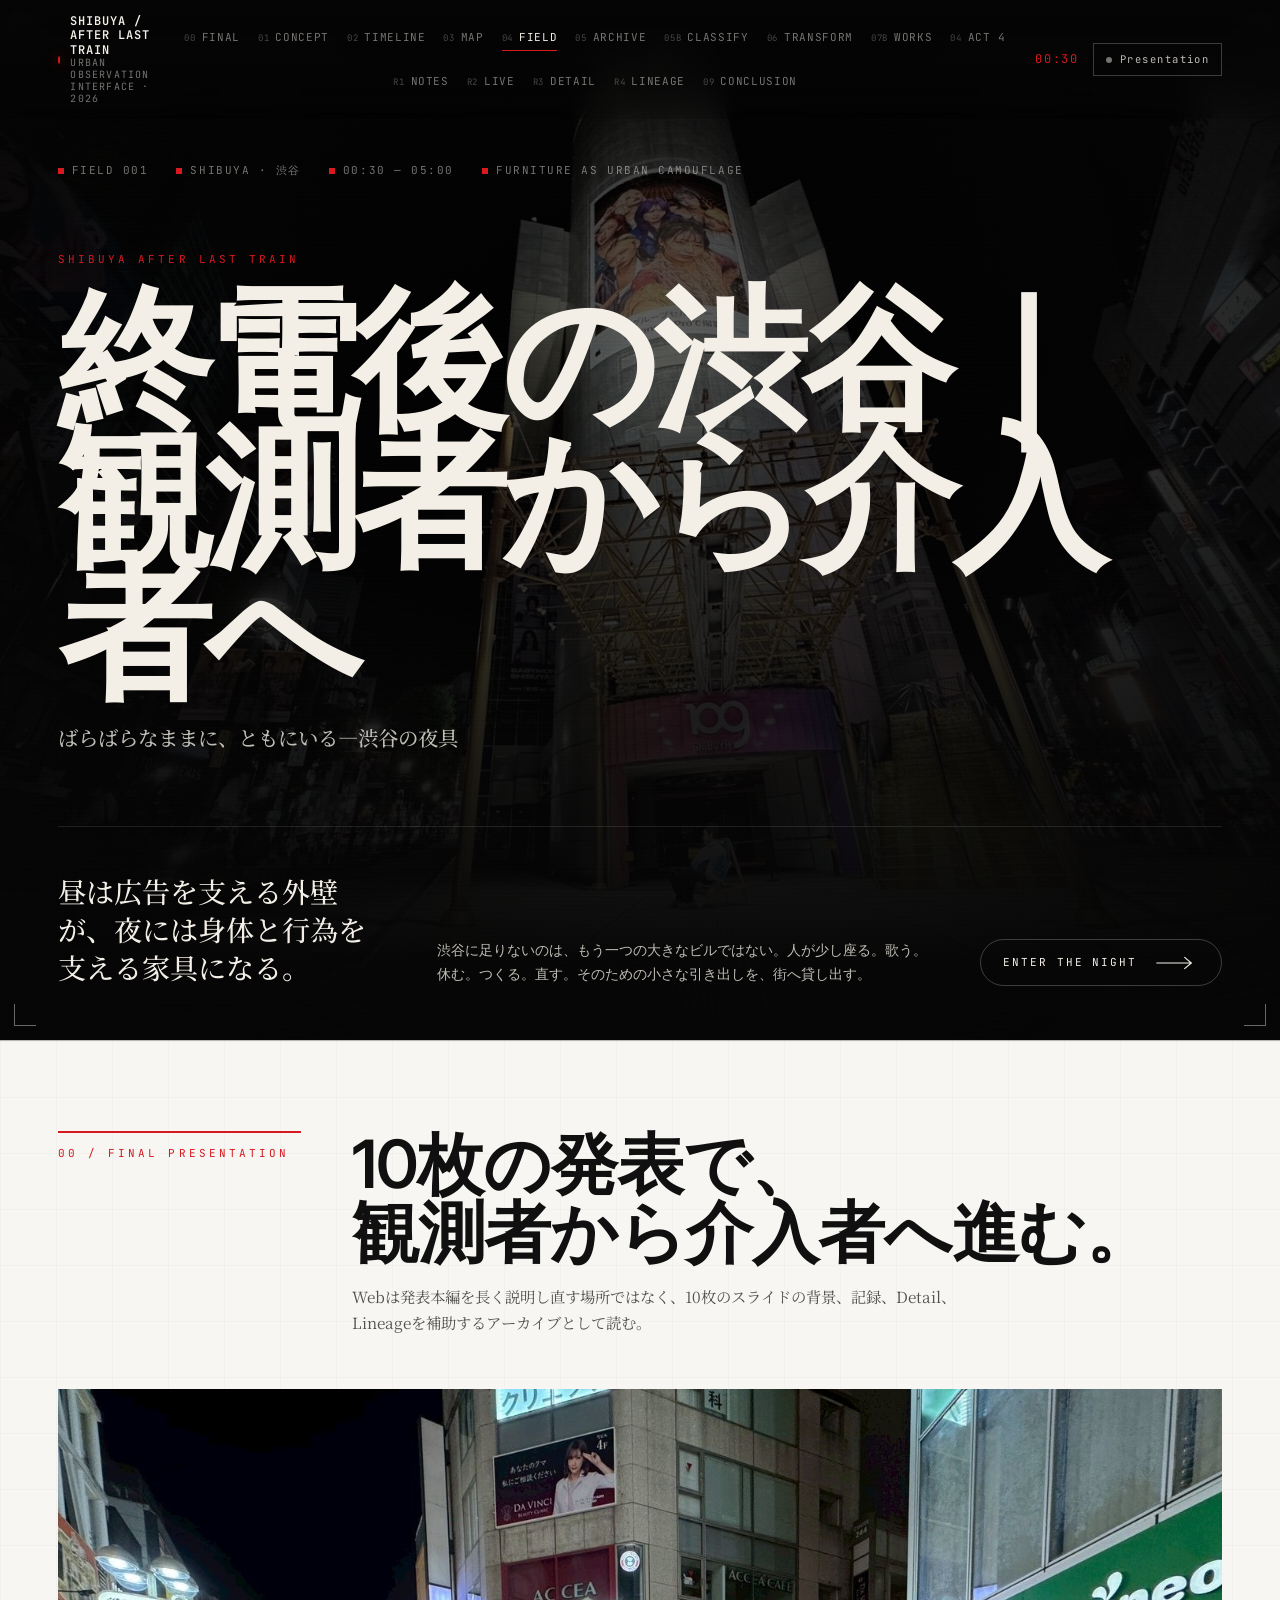
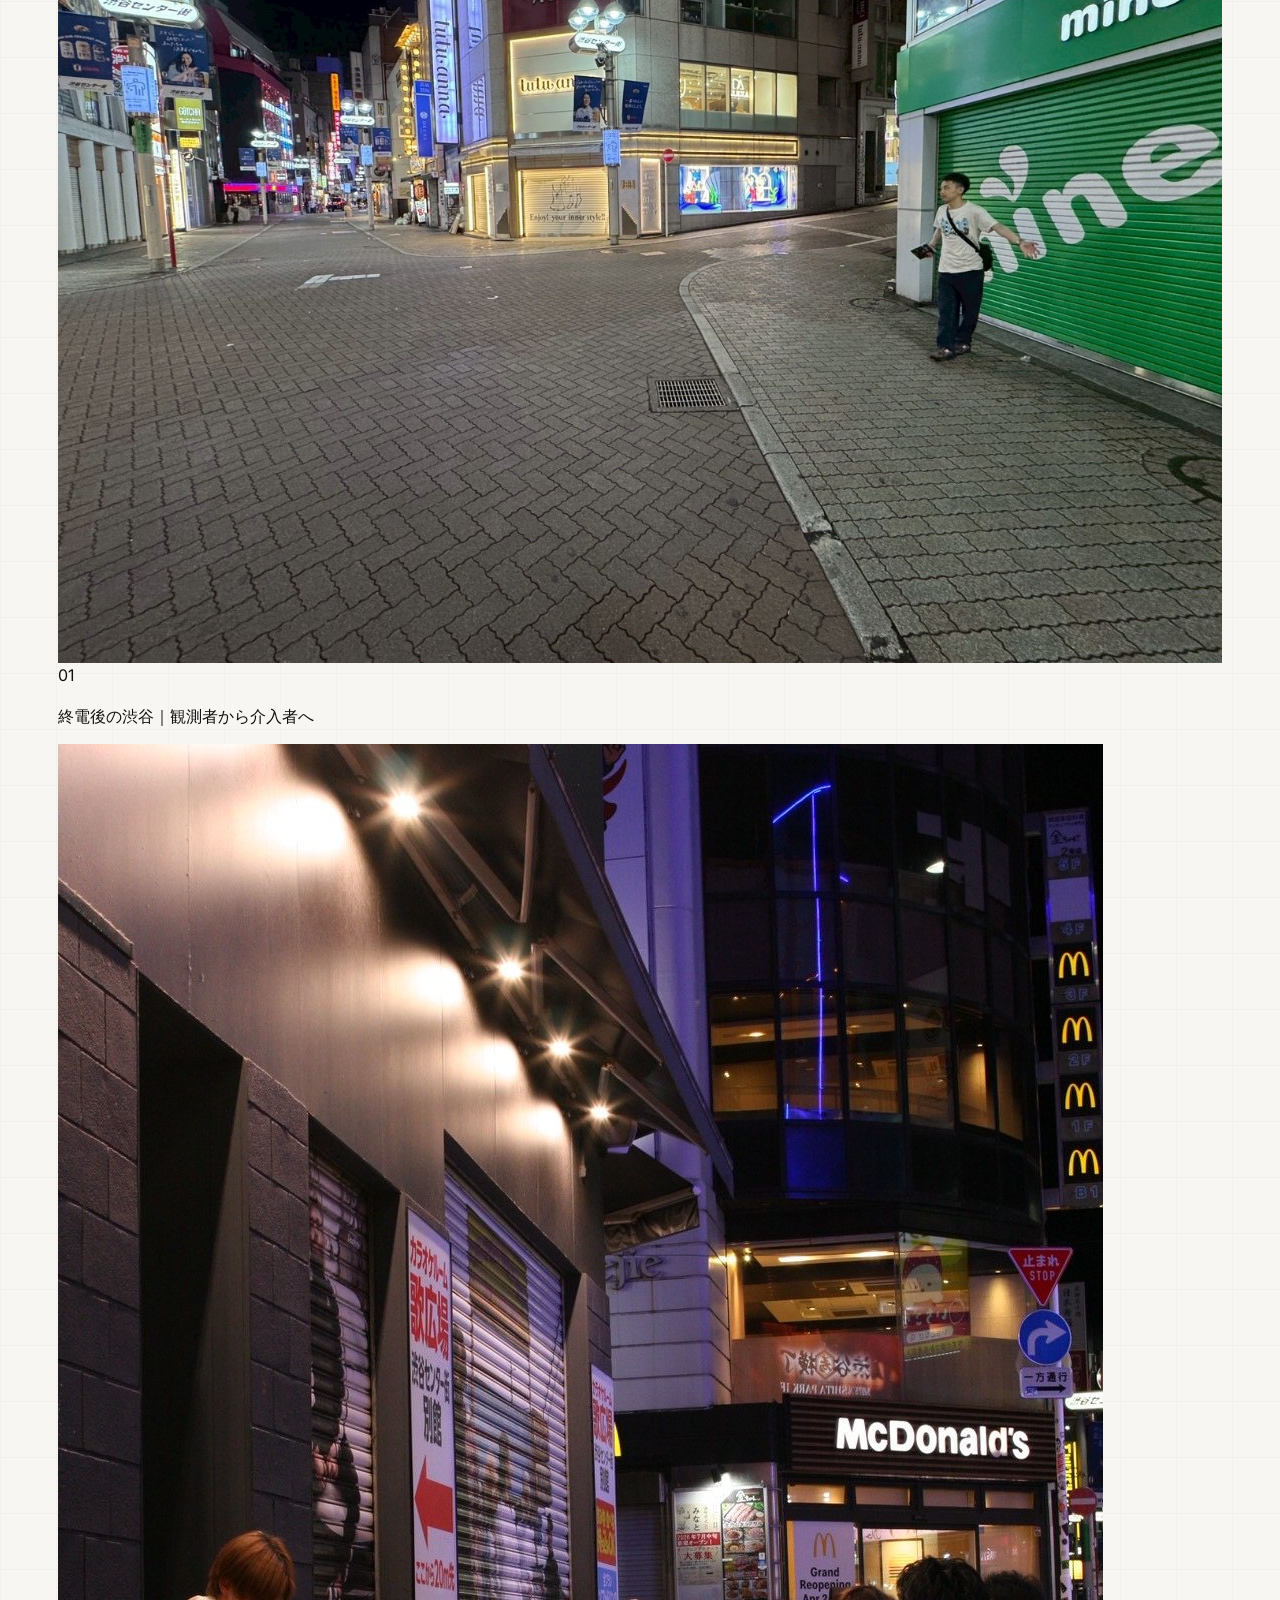
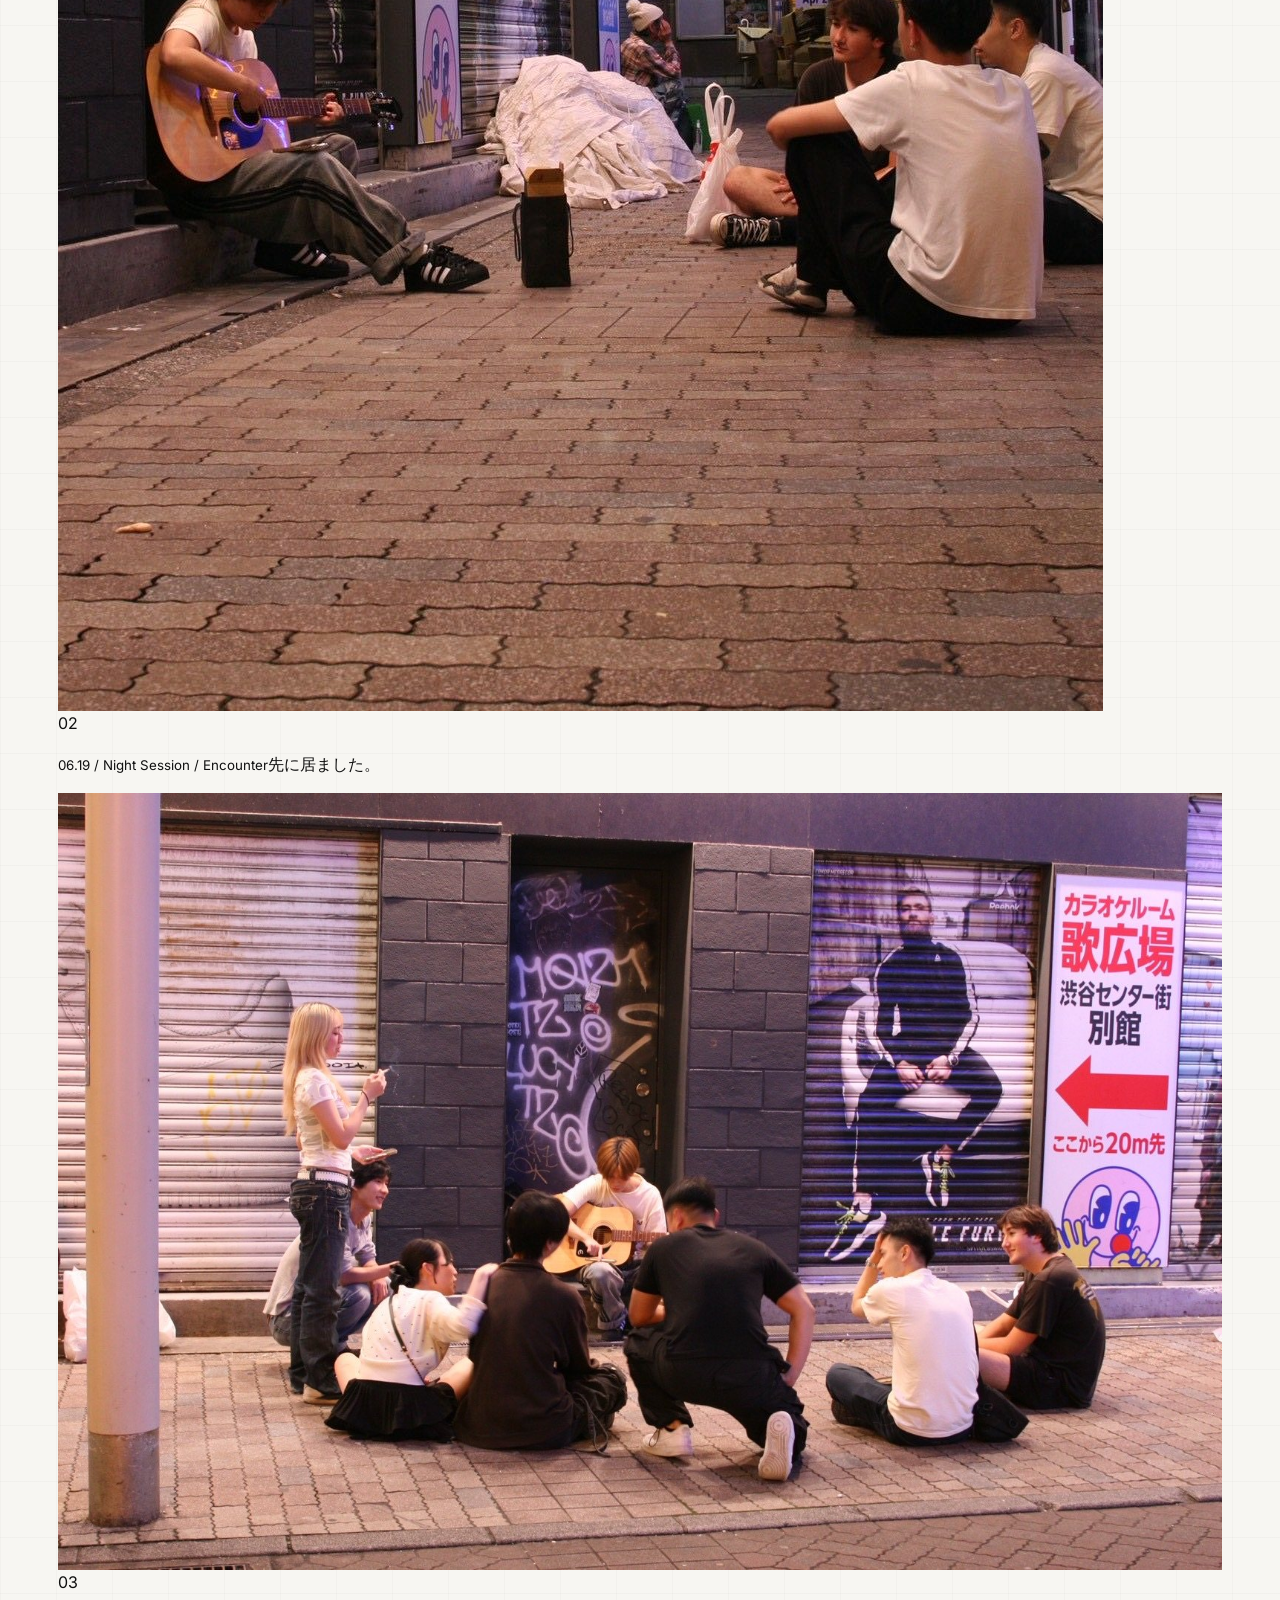
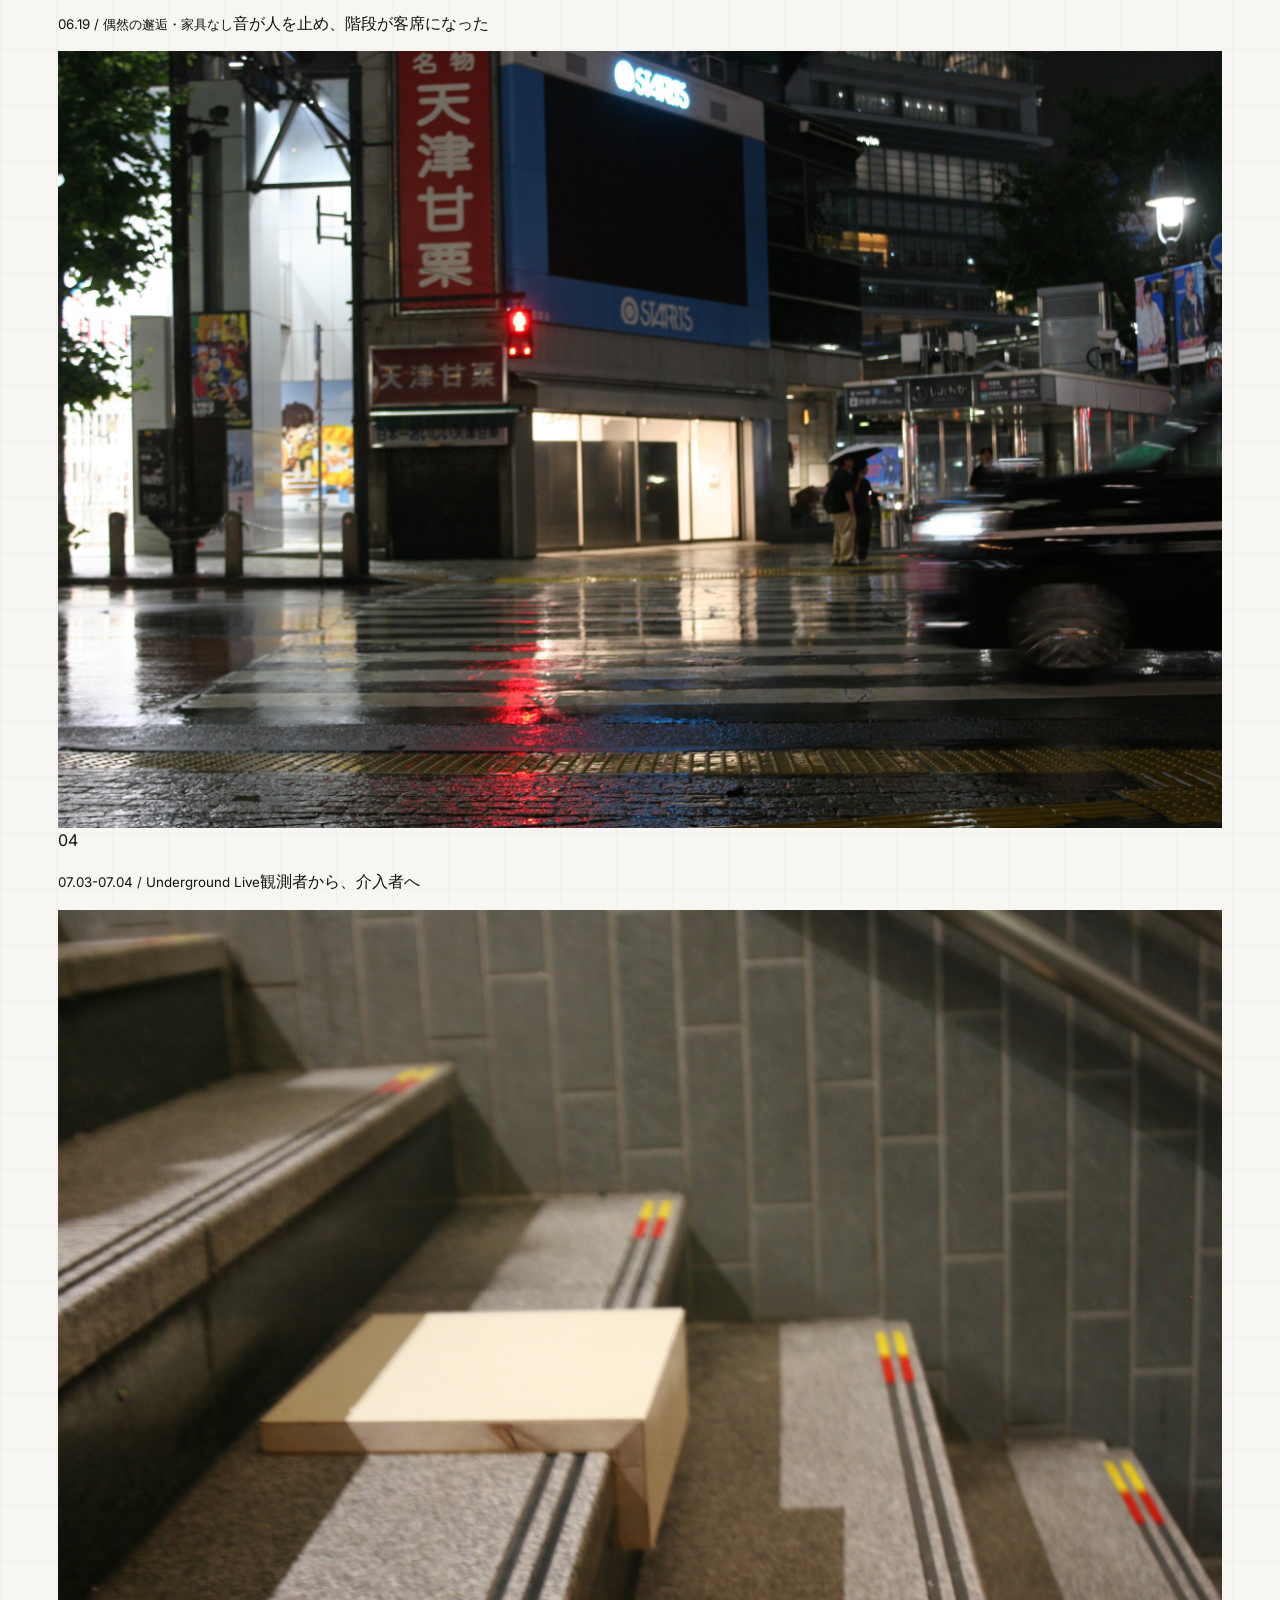
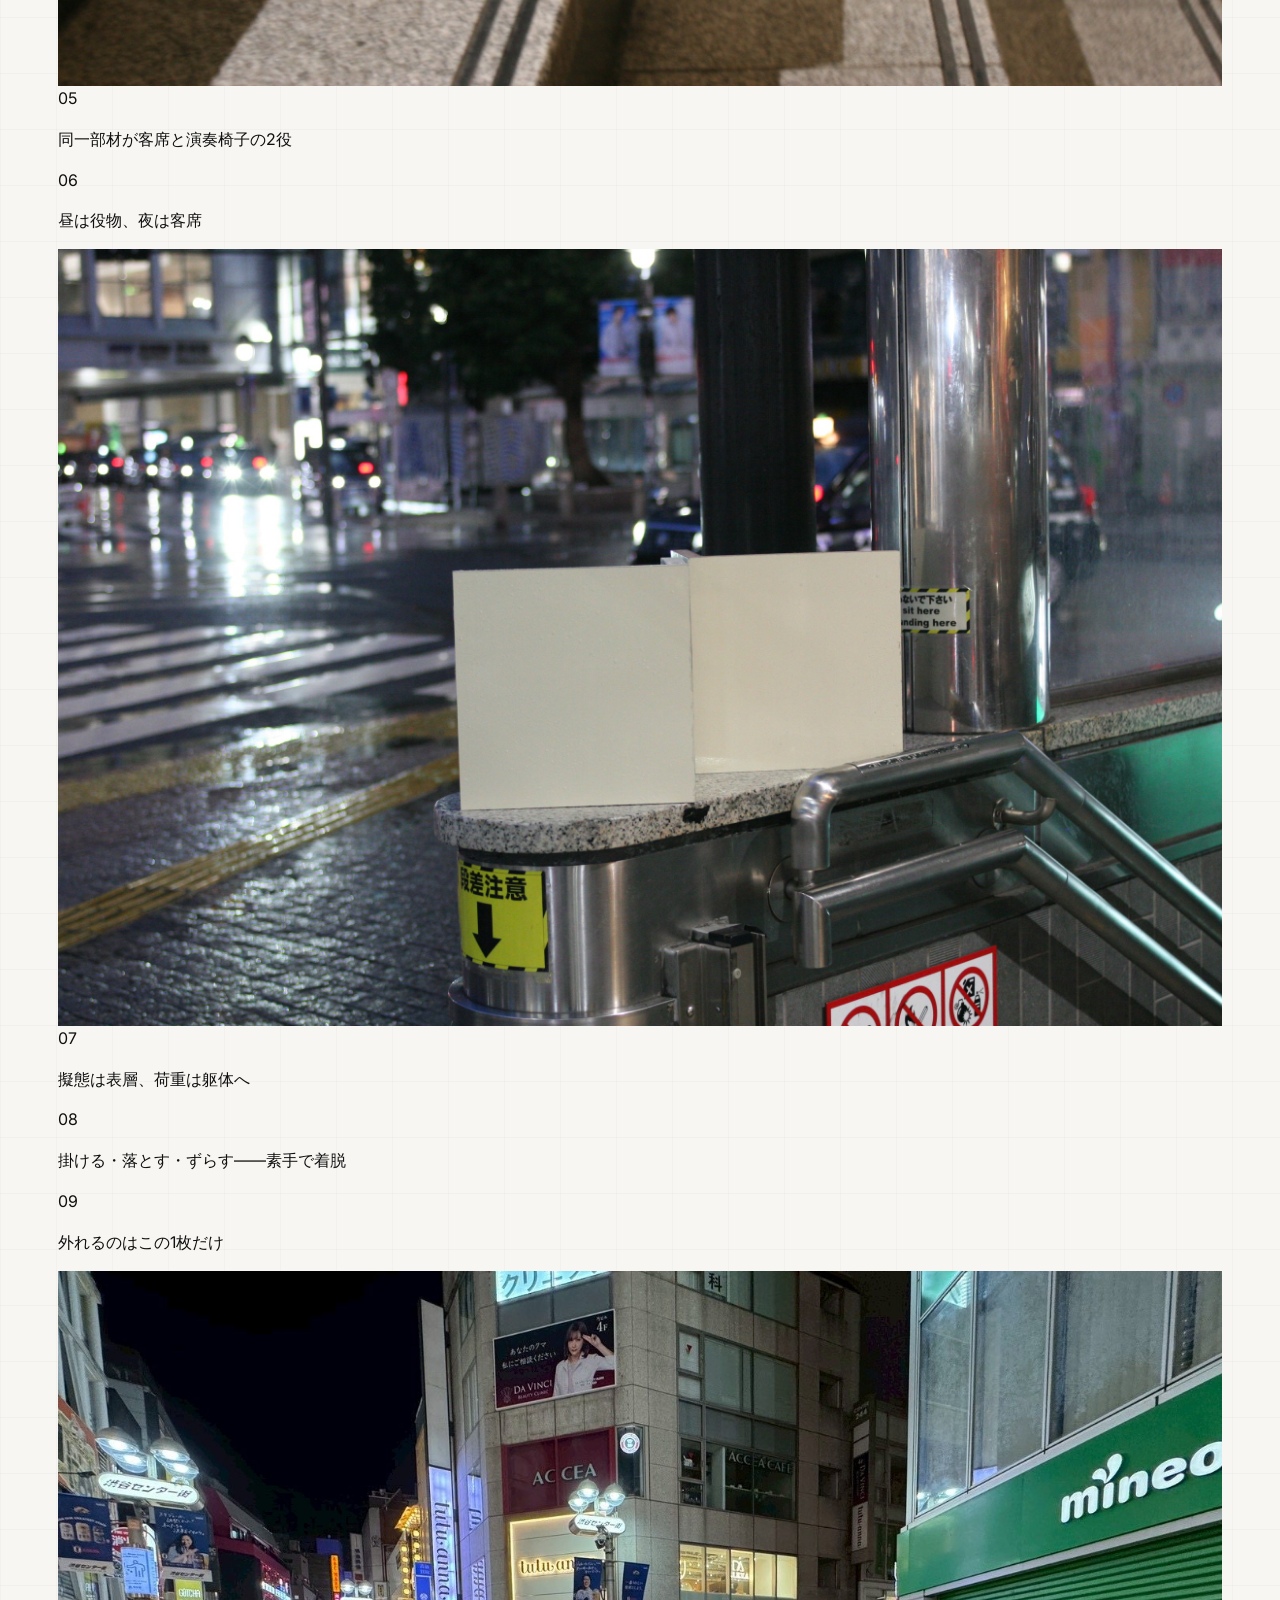
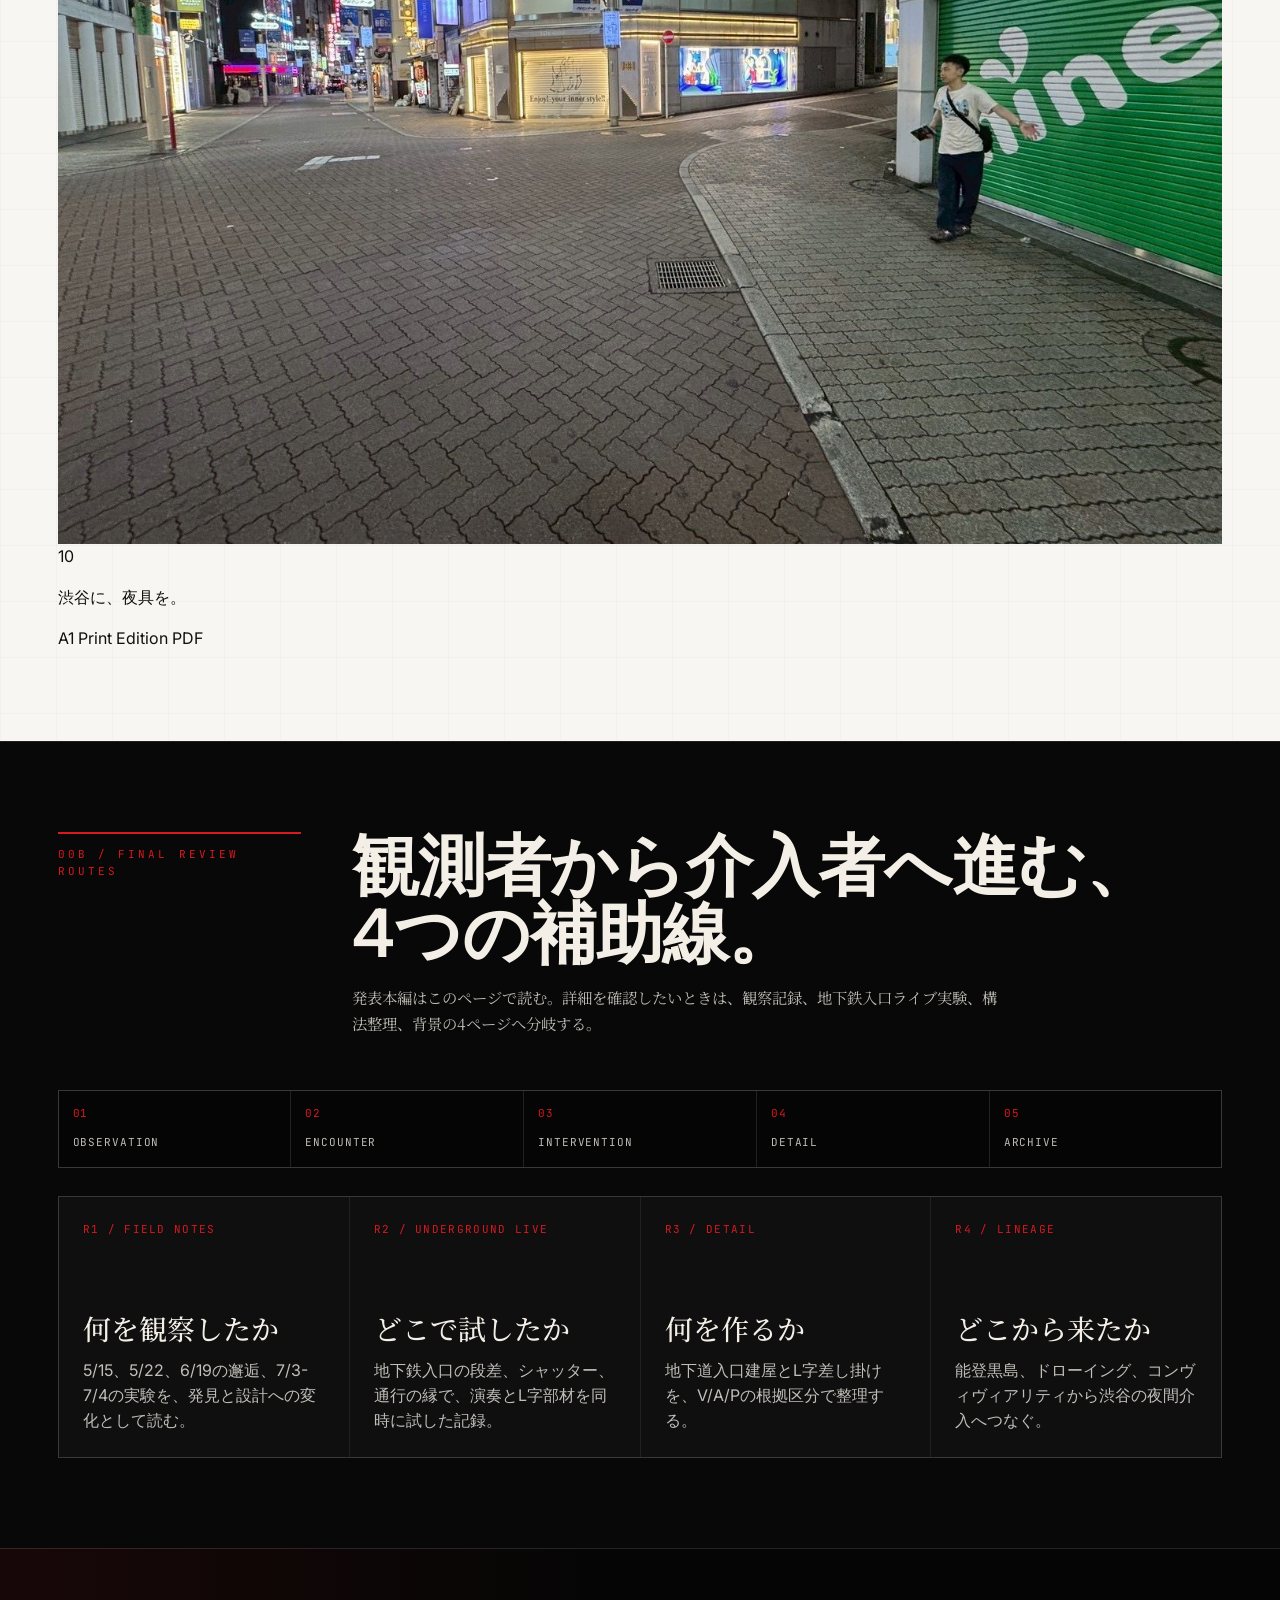
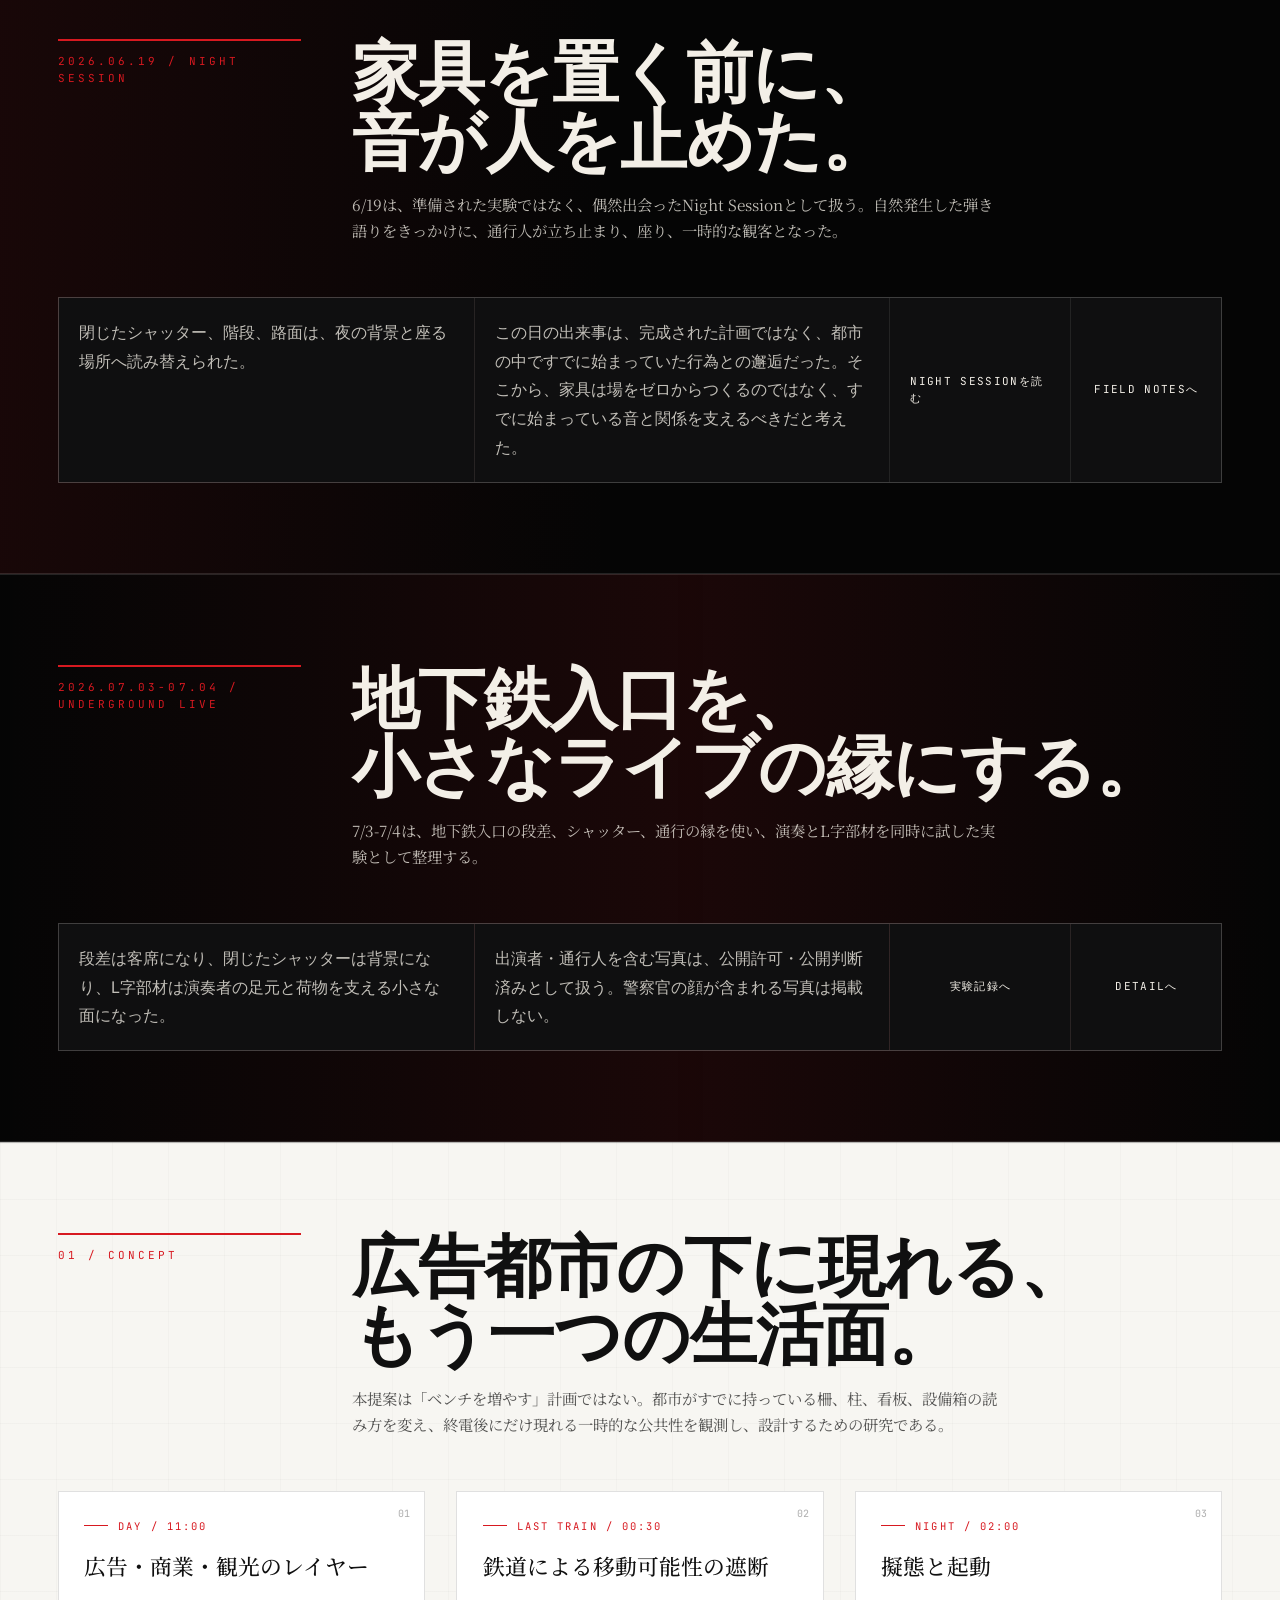
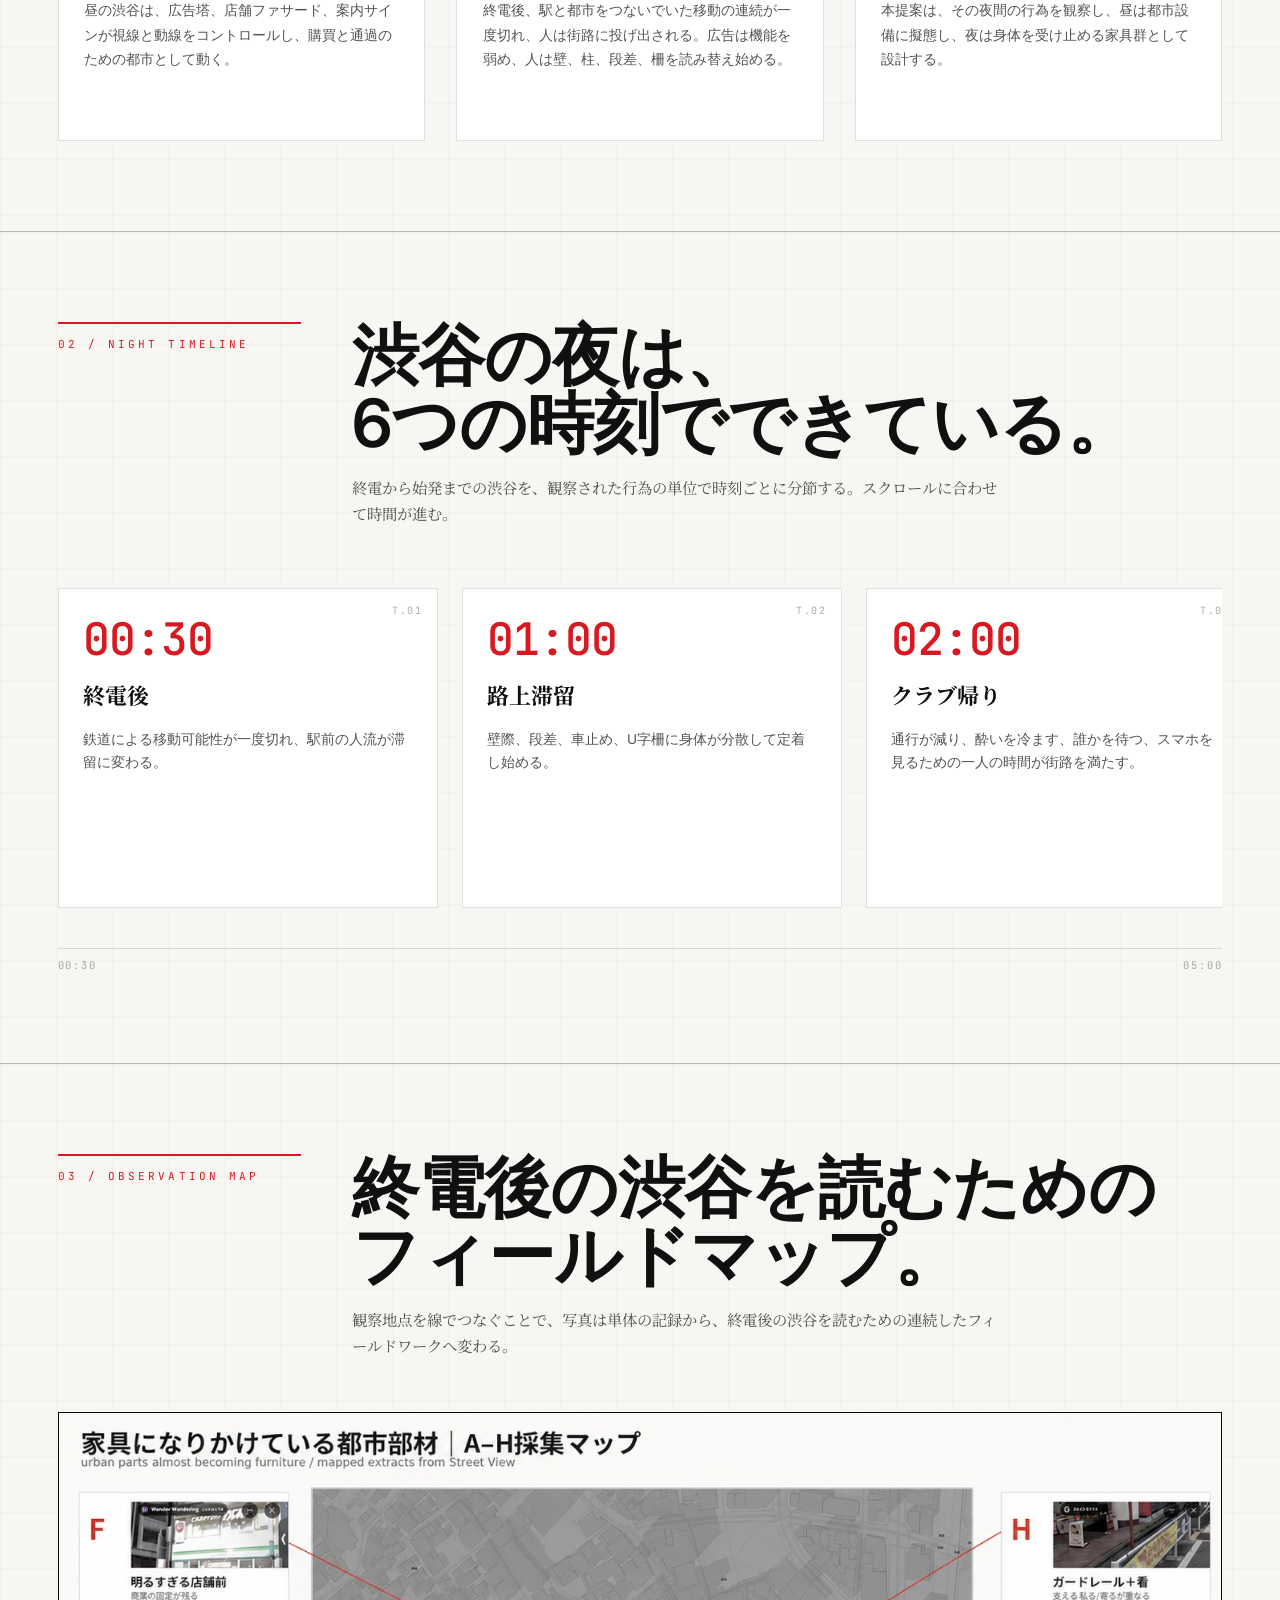
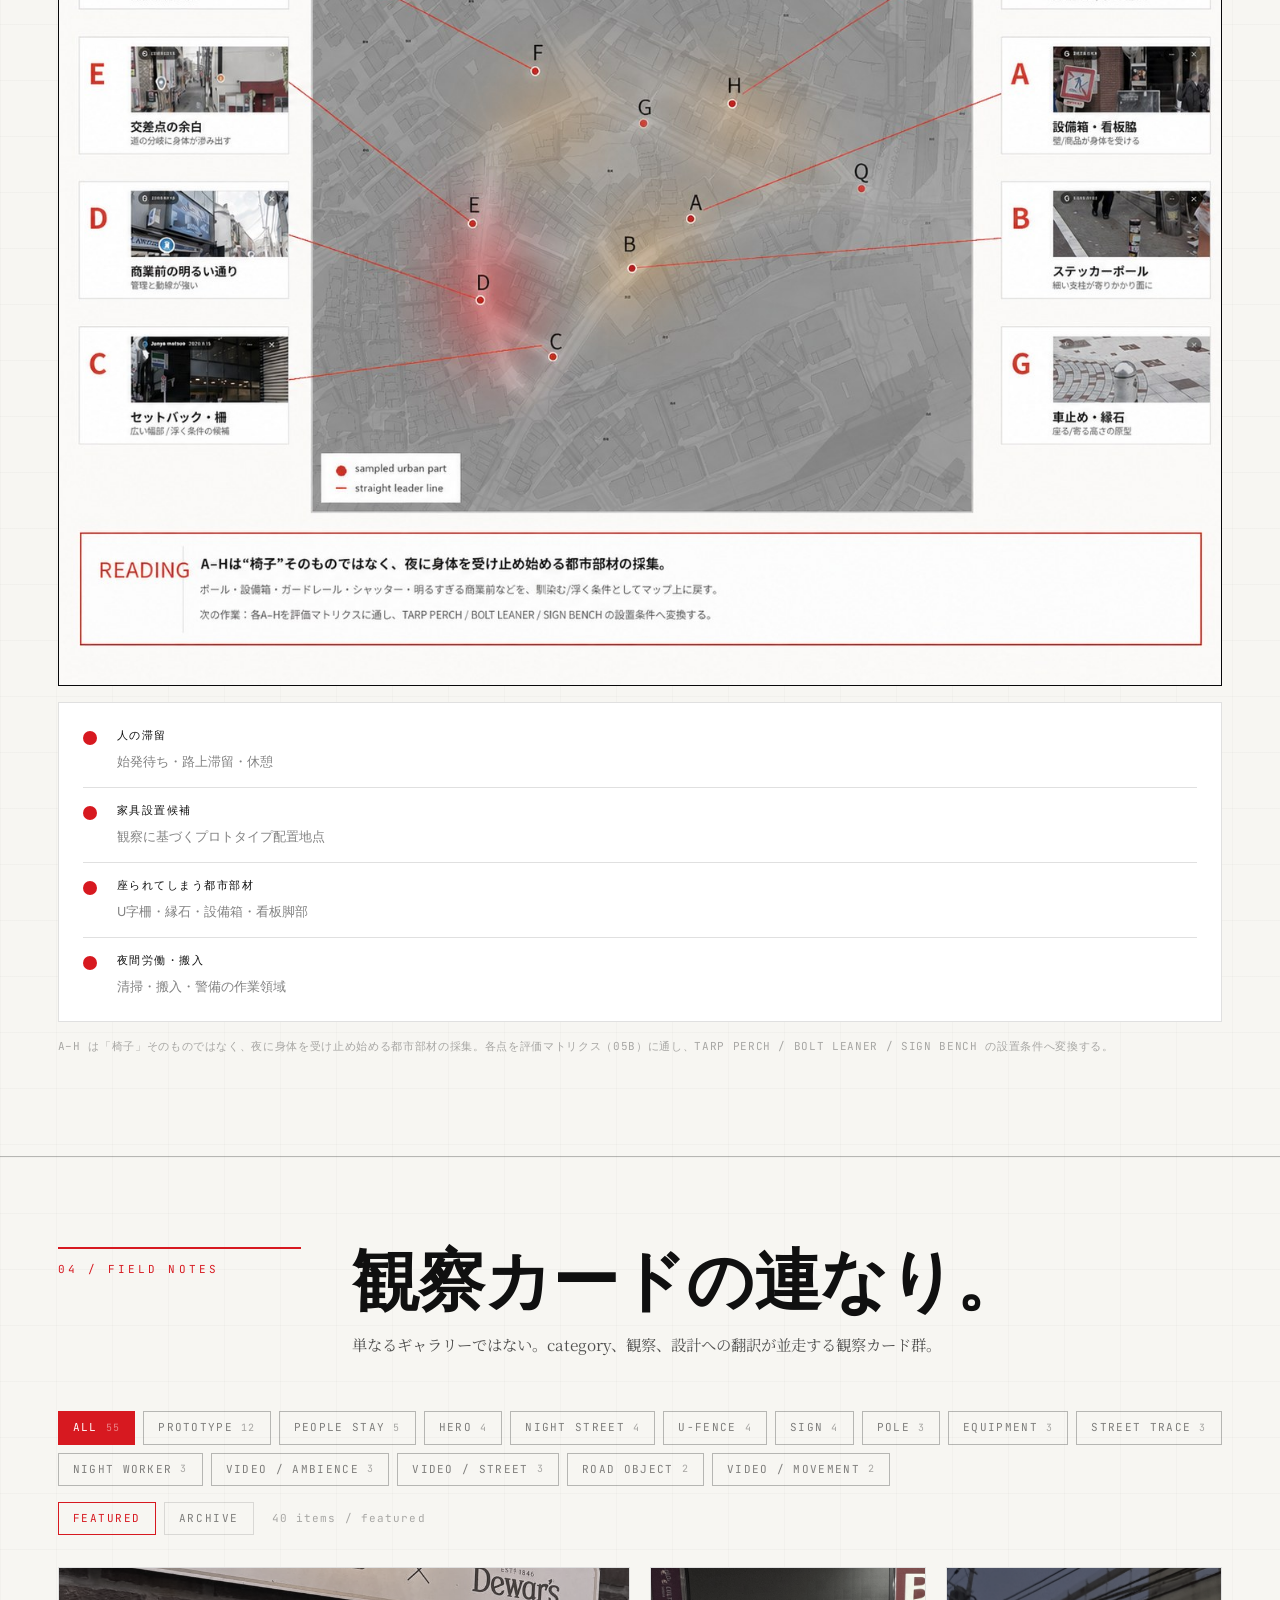
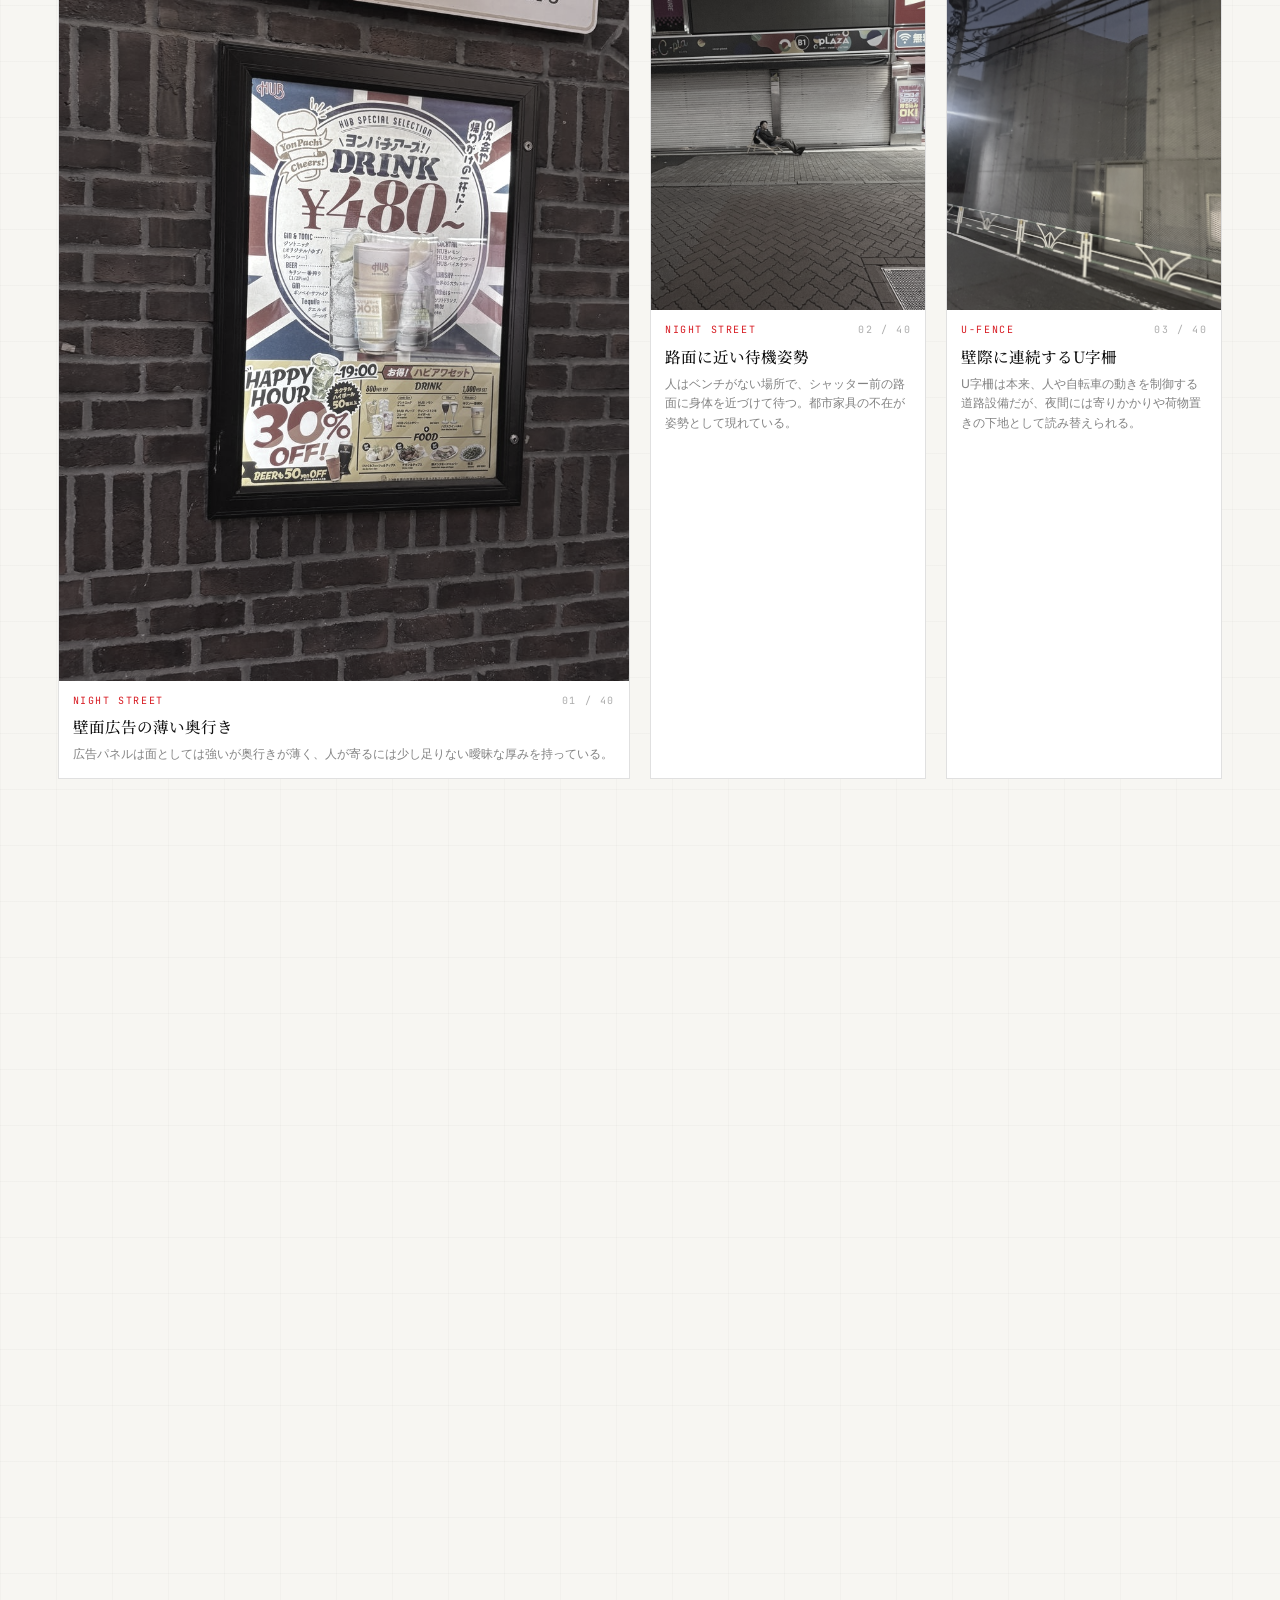
==== commit d64b3f4b: "Hide unfinished presentation download links" ====
--- a/index.html
+++ b/index.html
@@ -176,8 +176,6 @@
           </article>
         </div>
         <div class="presentation-downloads" aria-label="Presentation downloads">
-          <a href="assets/presentation/shibuya_final_v01.pdf">Presentation PDF</a>
-          <a href="assets/presentation/shibuya_final_v01.pptx">Presentation PPTX</a>
           <a href="output/a1-board/qfront_a1_print_edition.pdf">A1 Print Edition PDF</a>
         </div>
       </section>
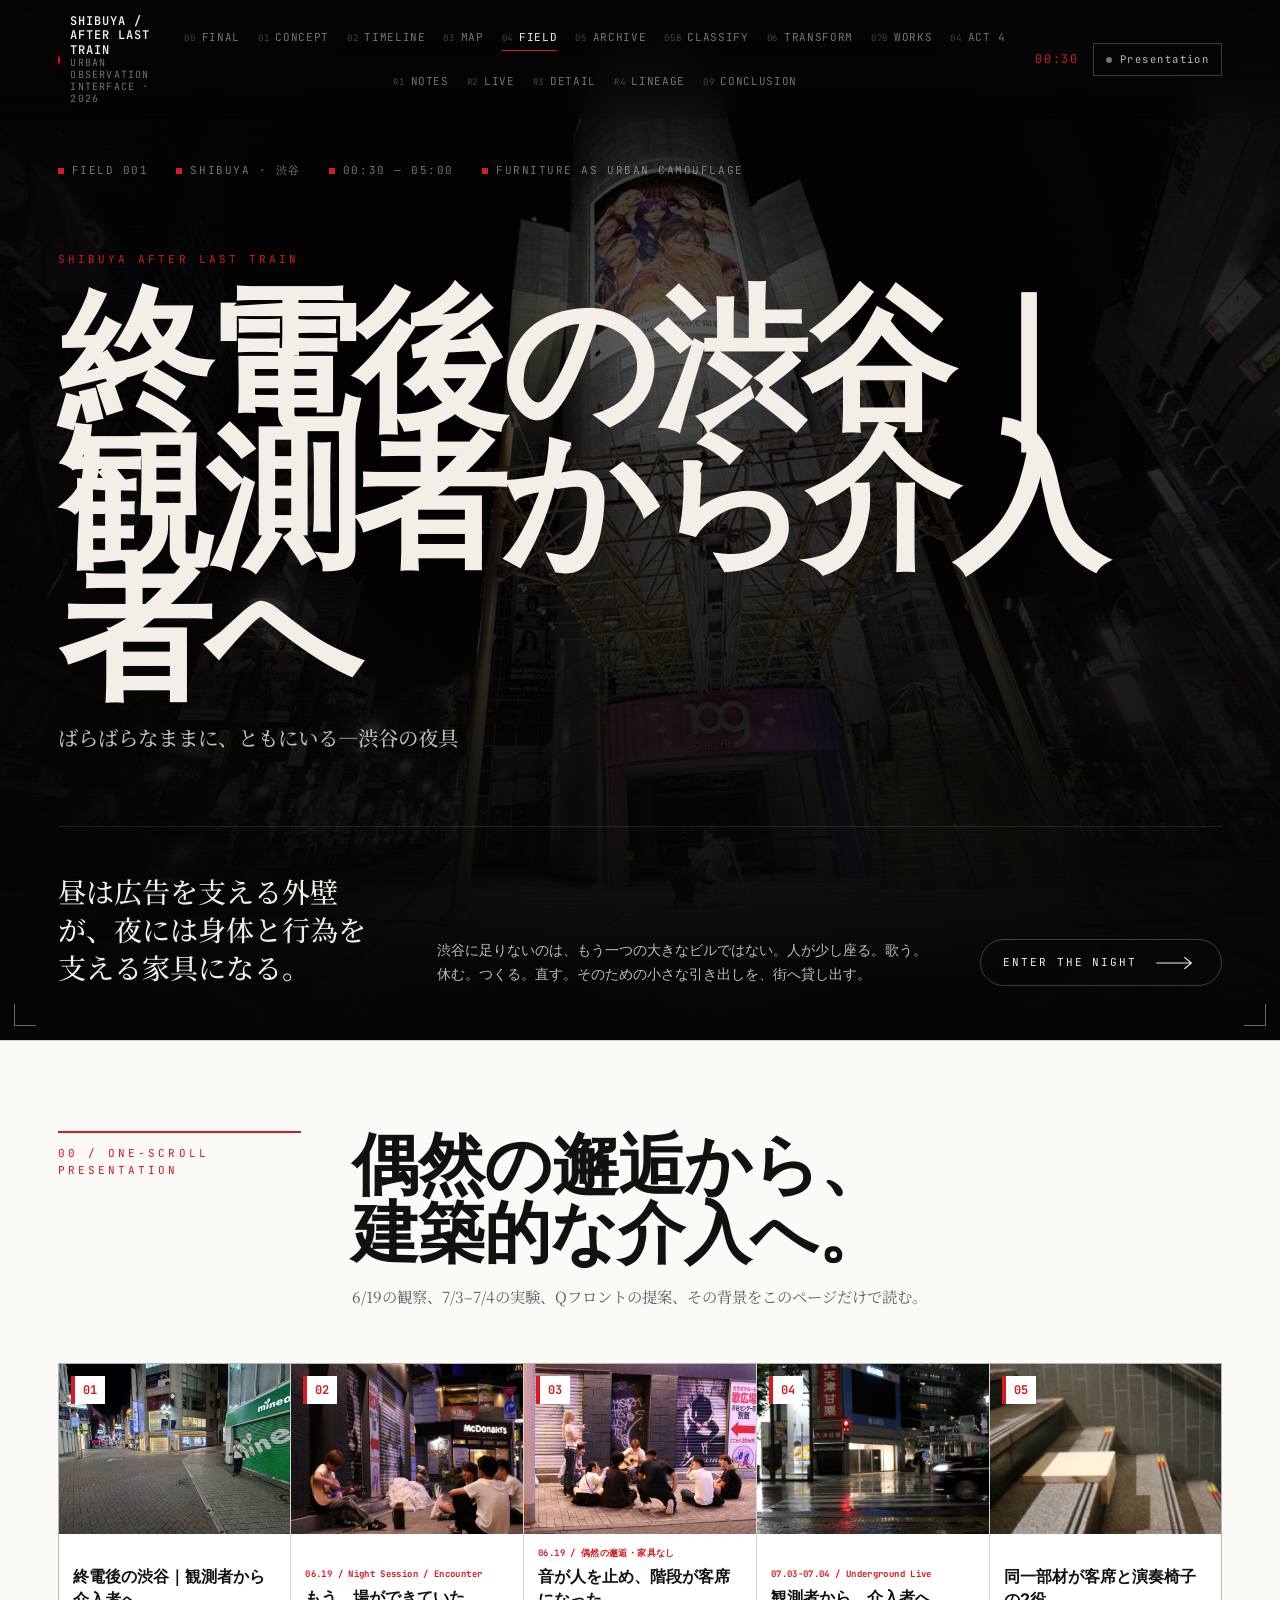
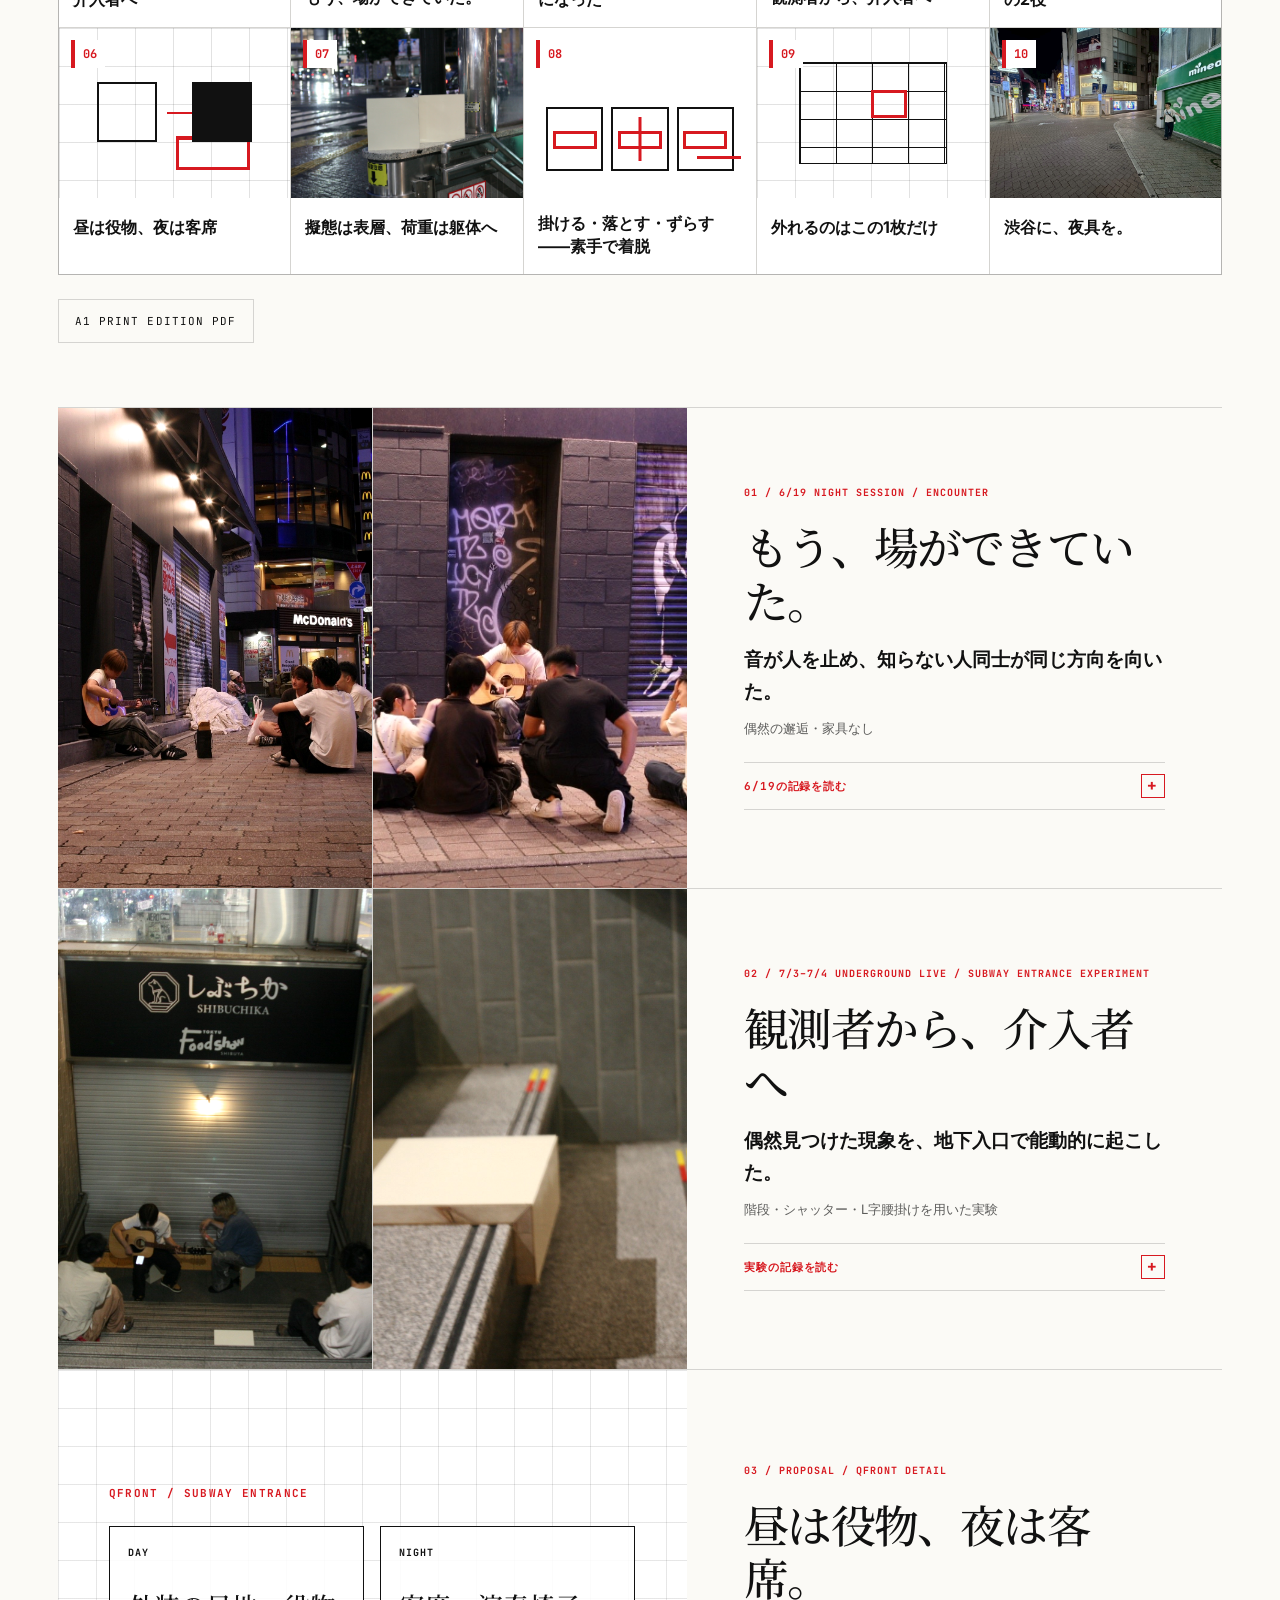
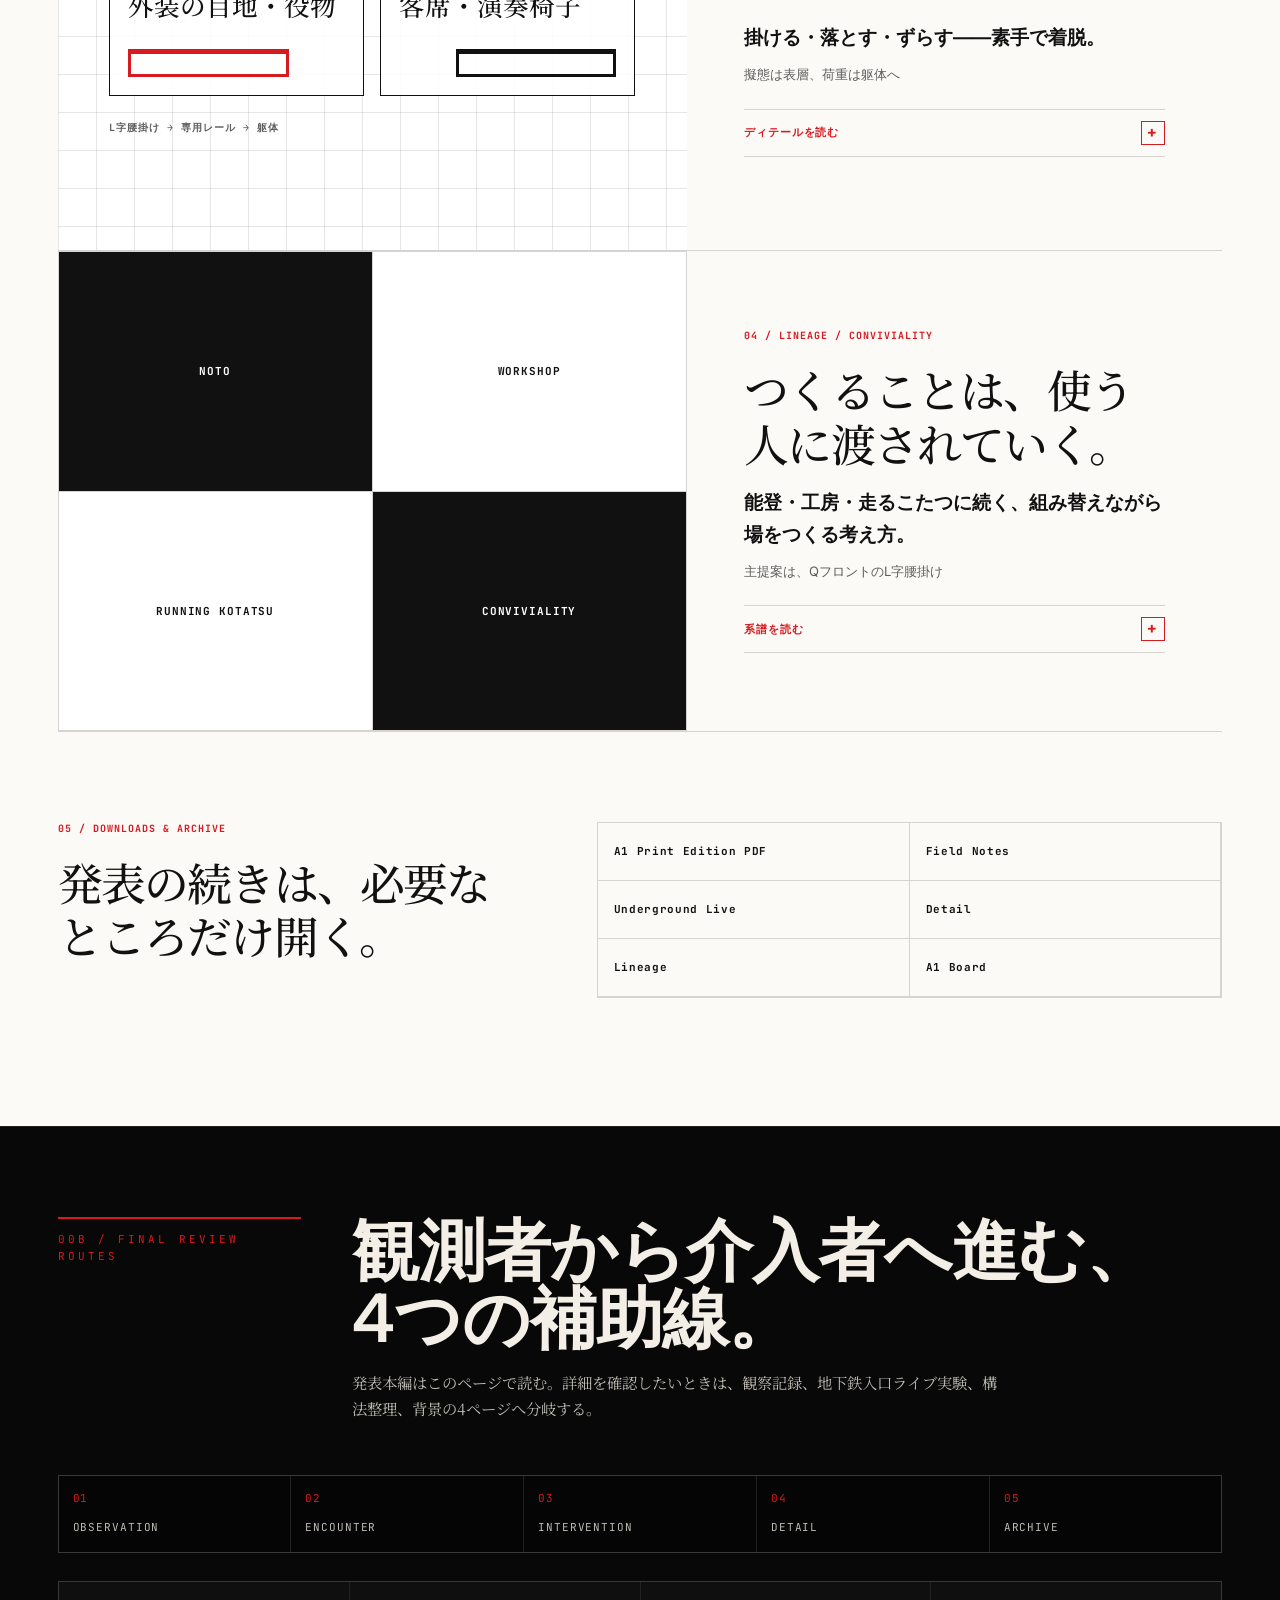
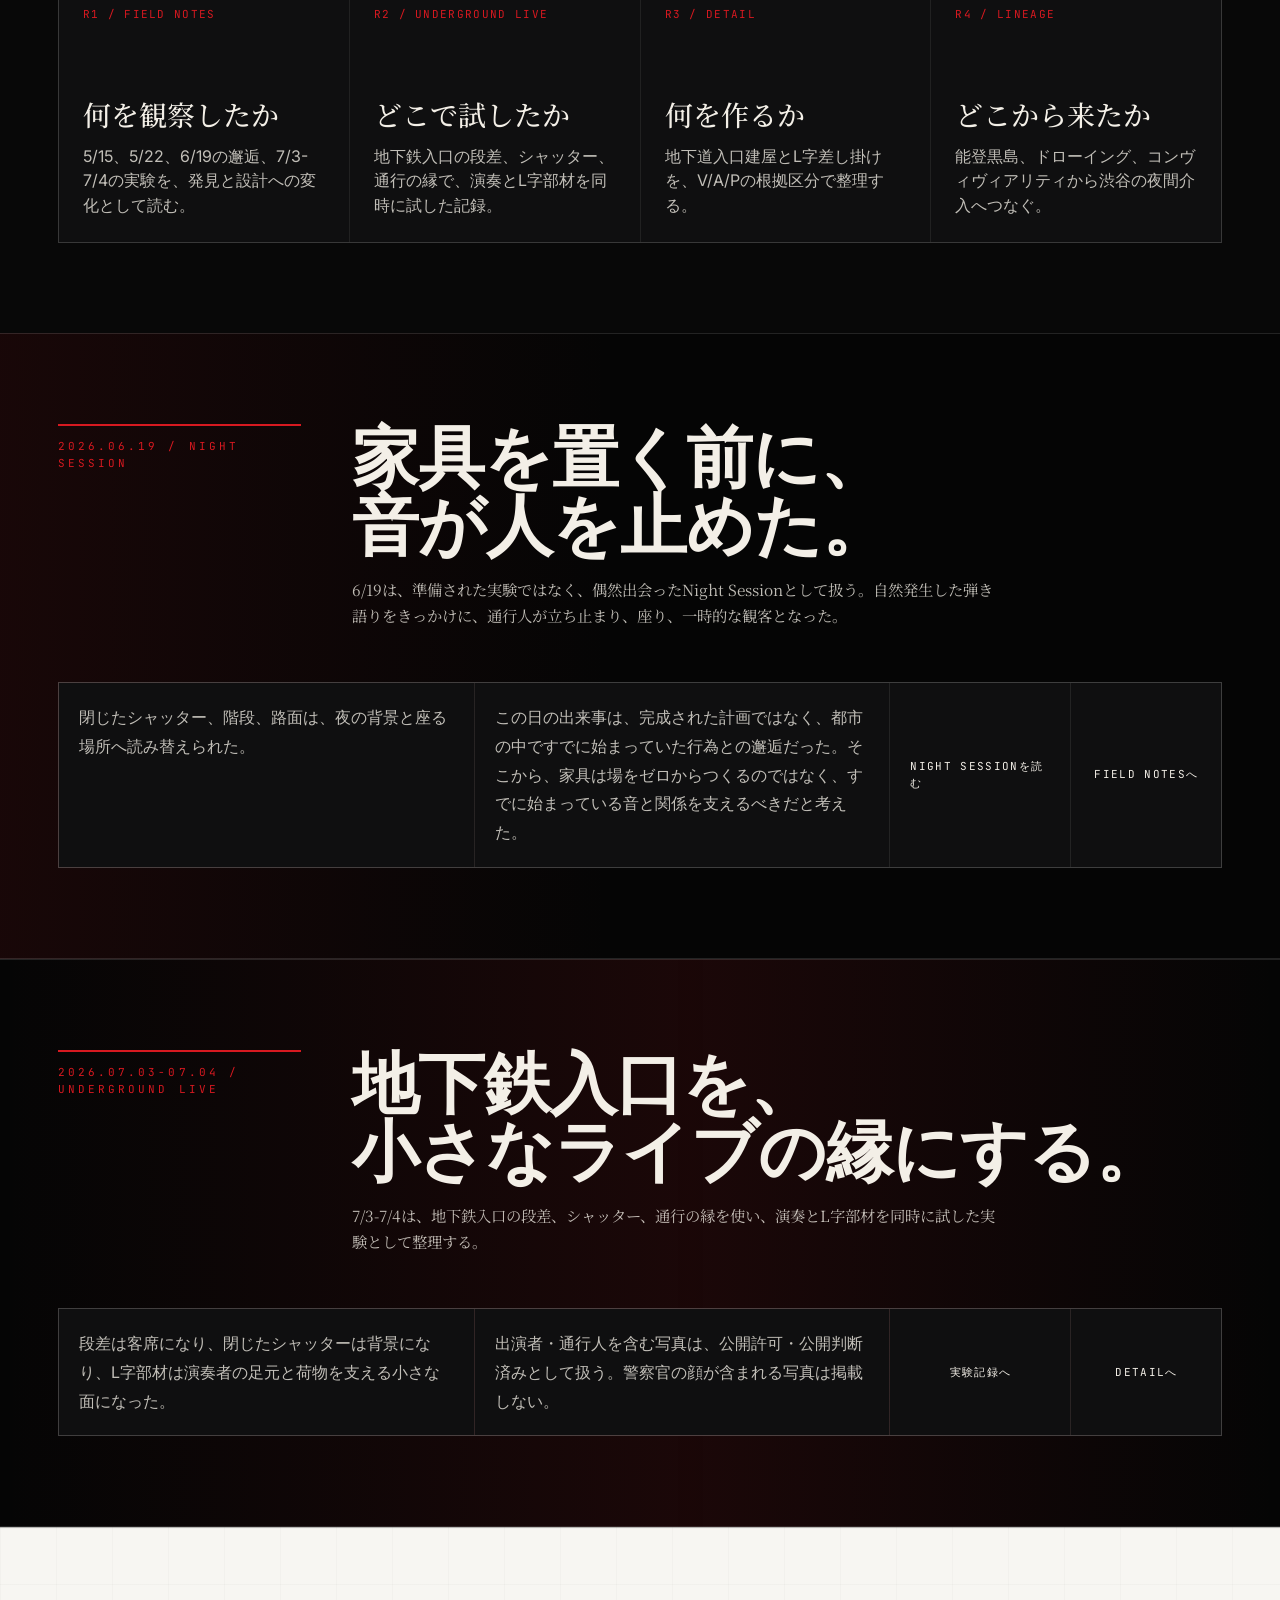
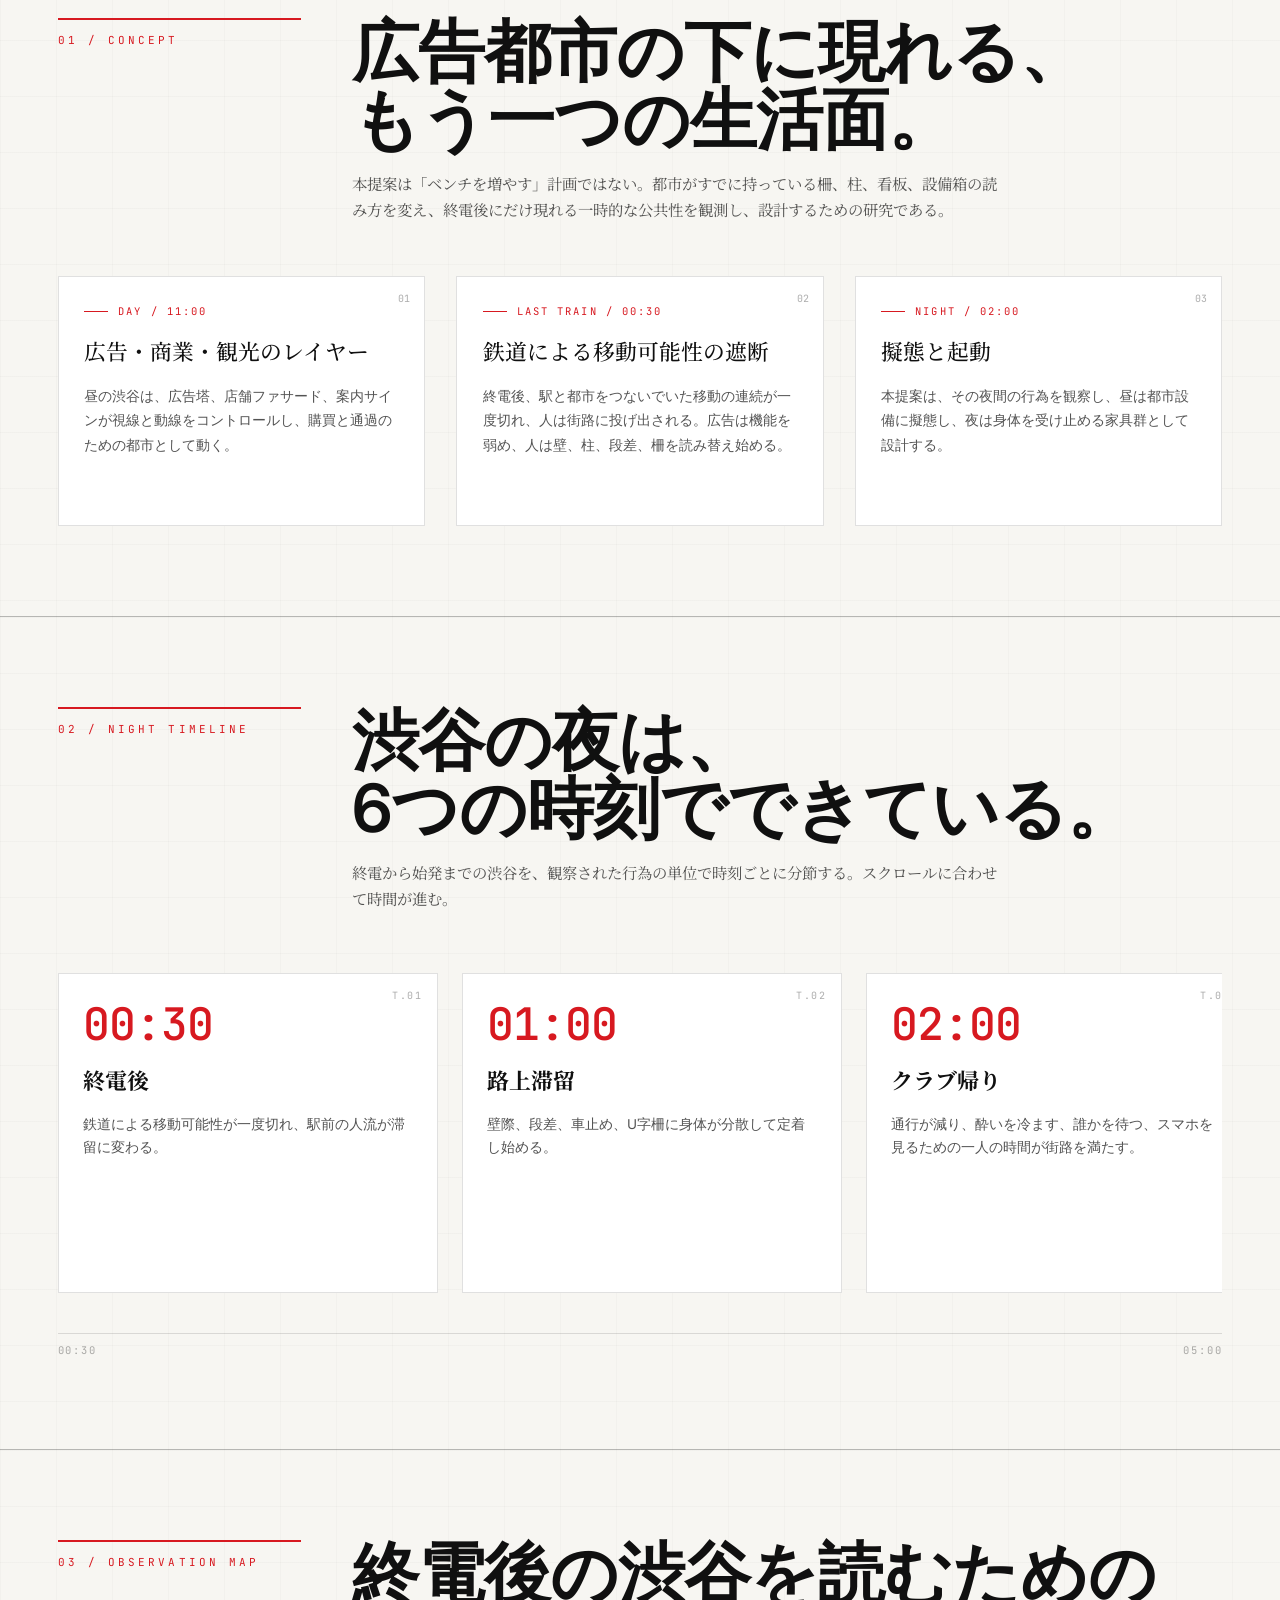
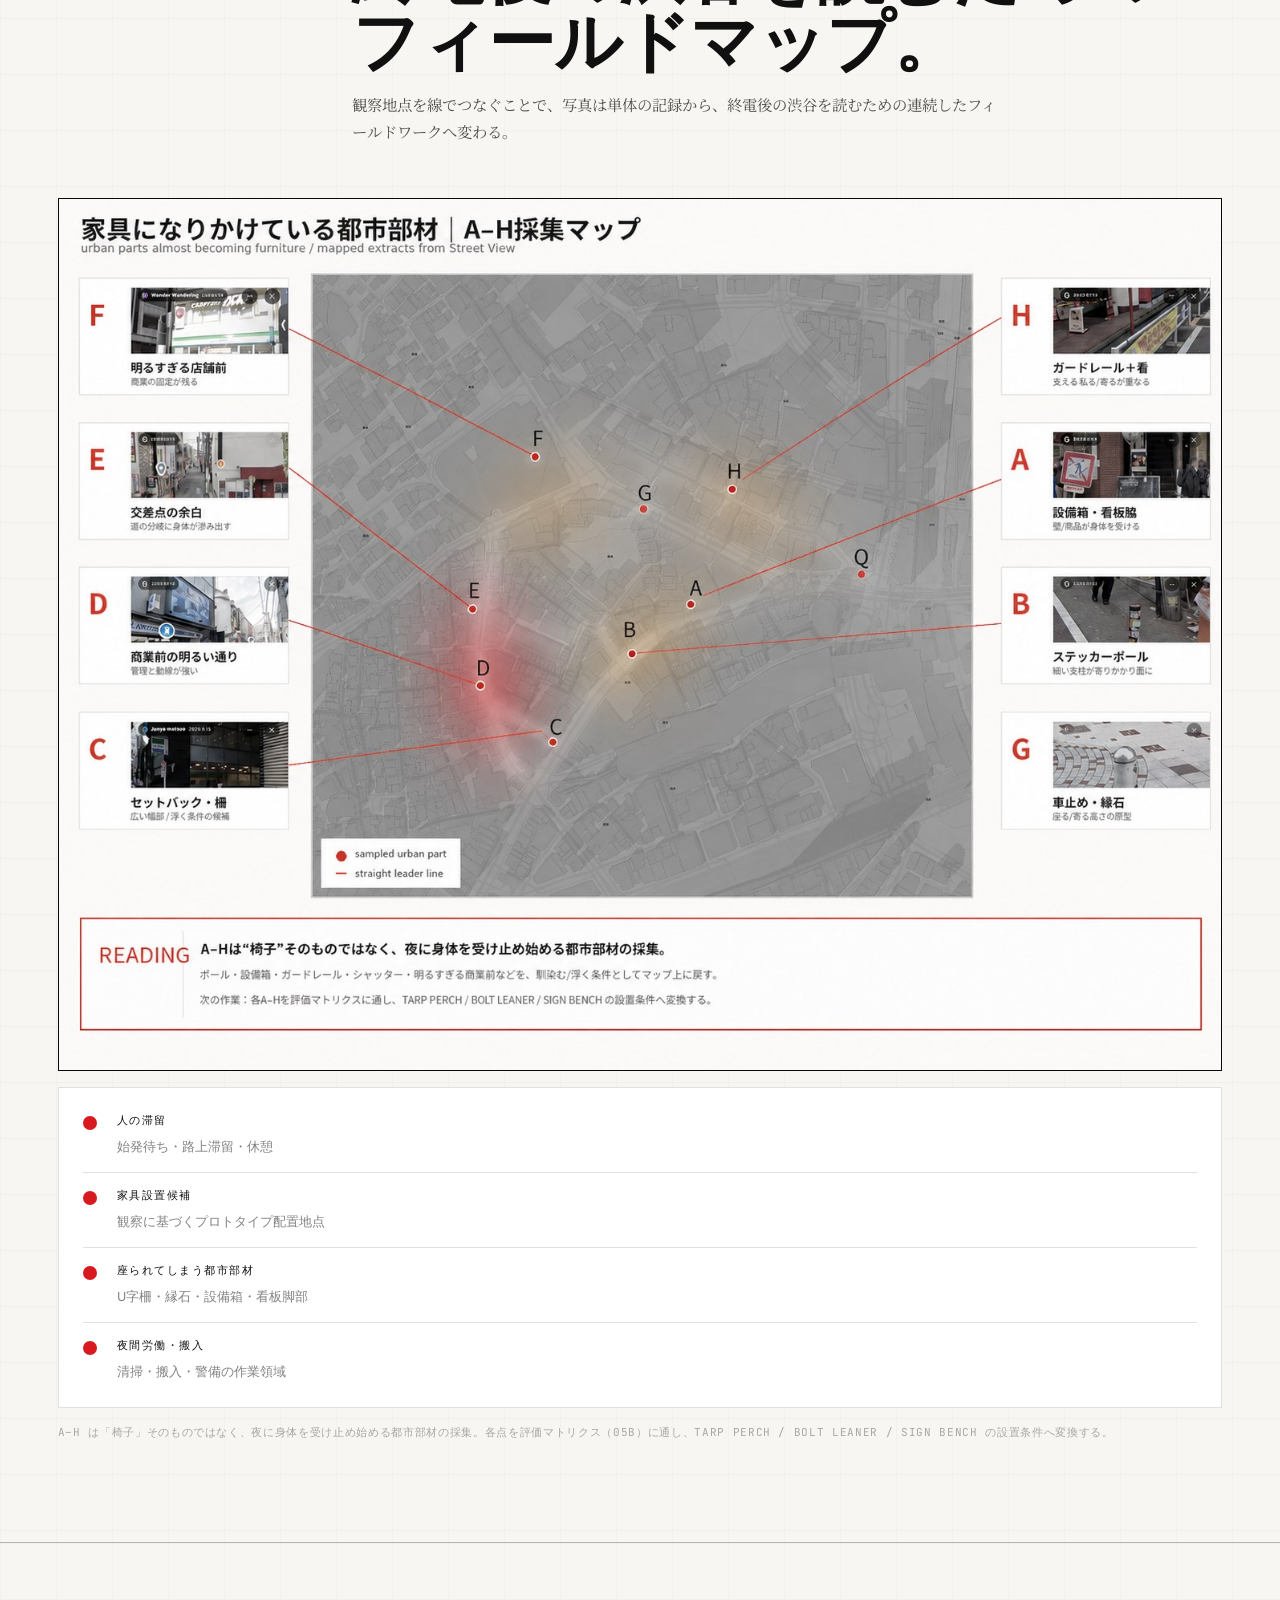
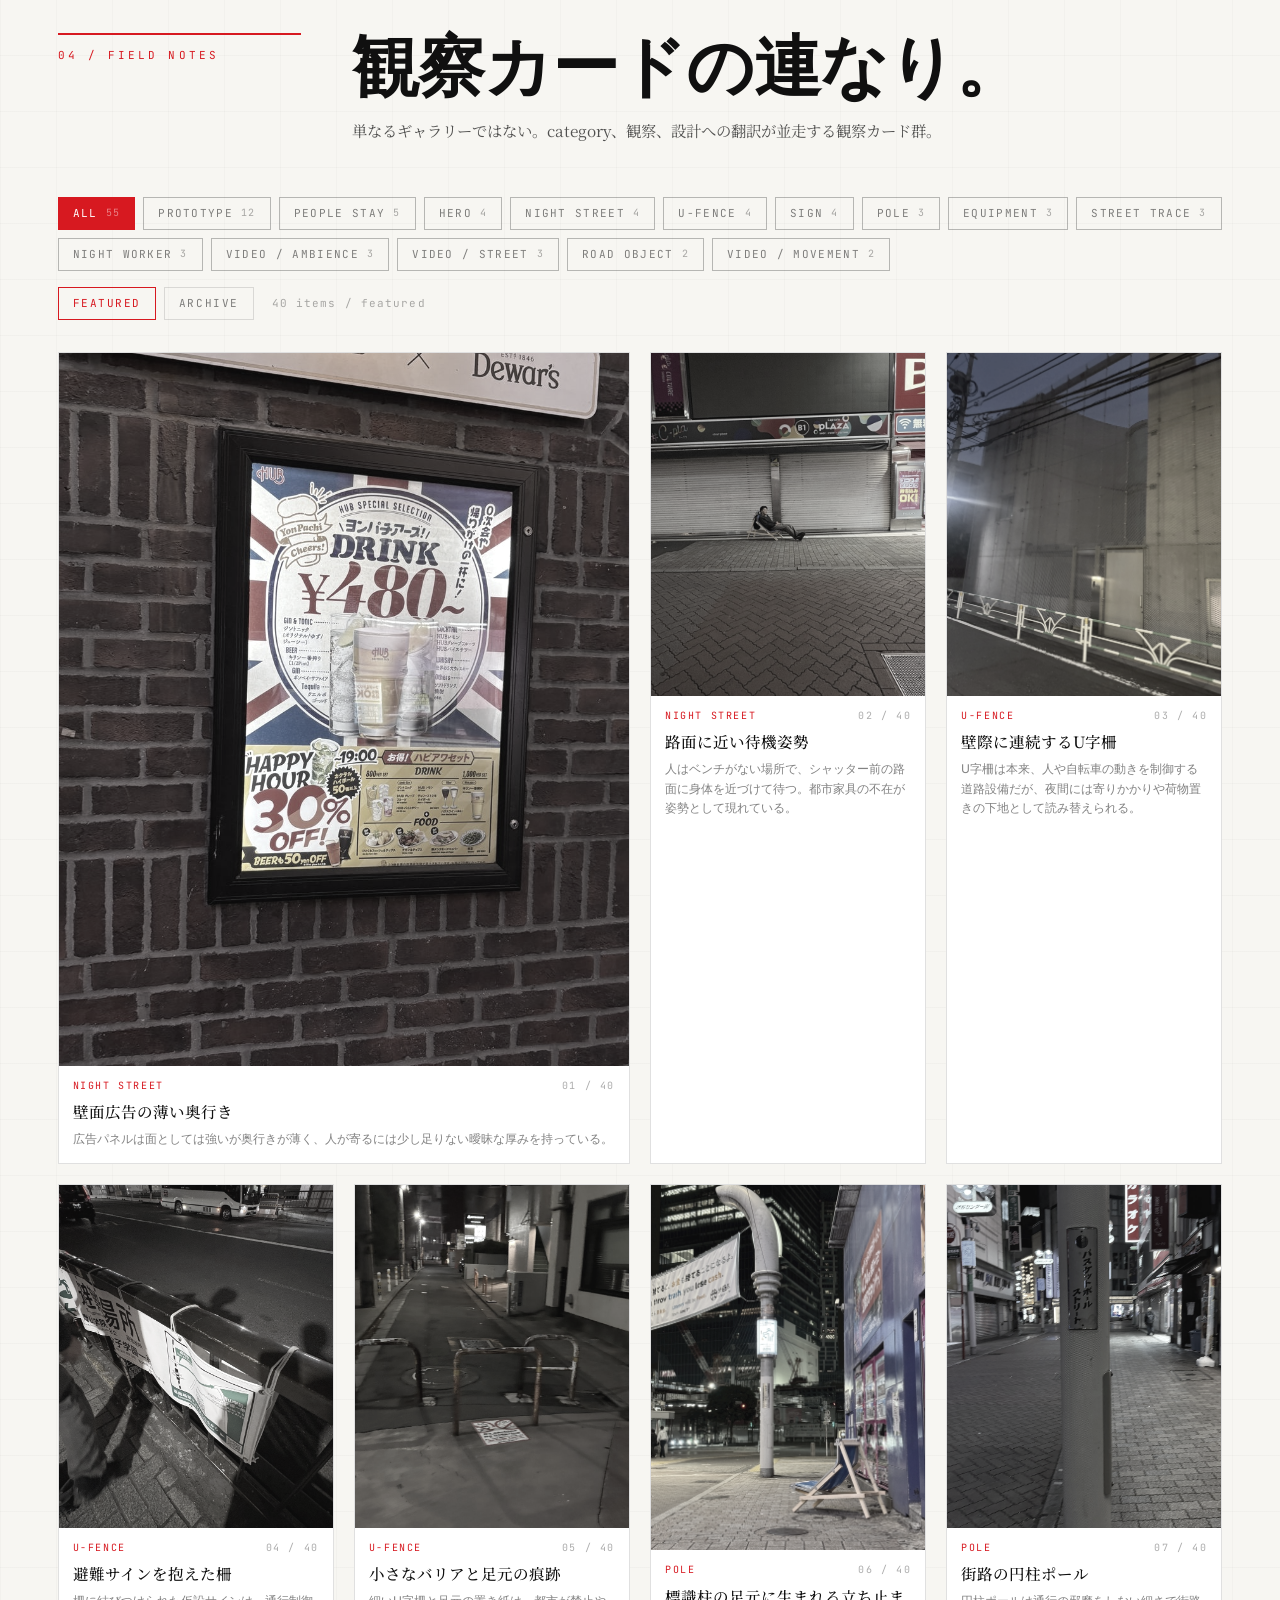
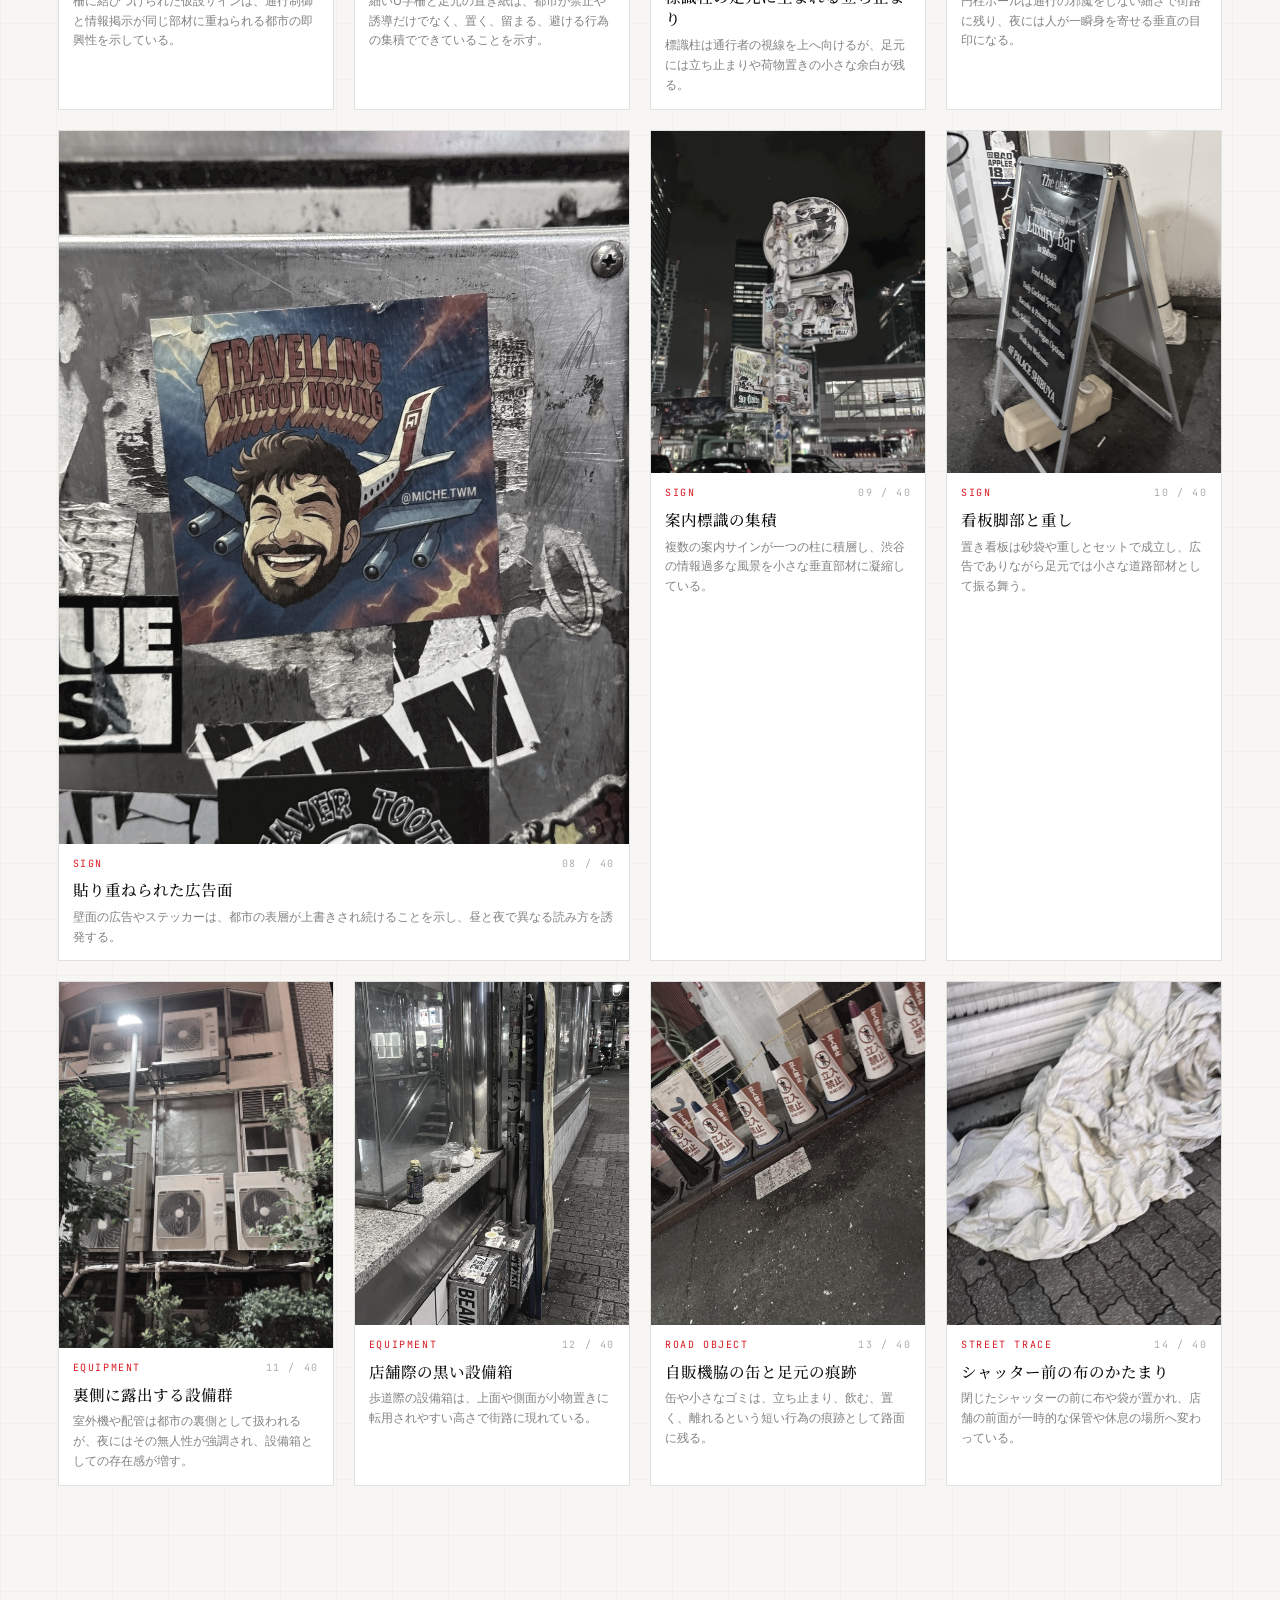
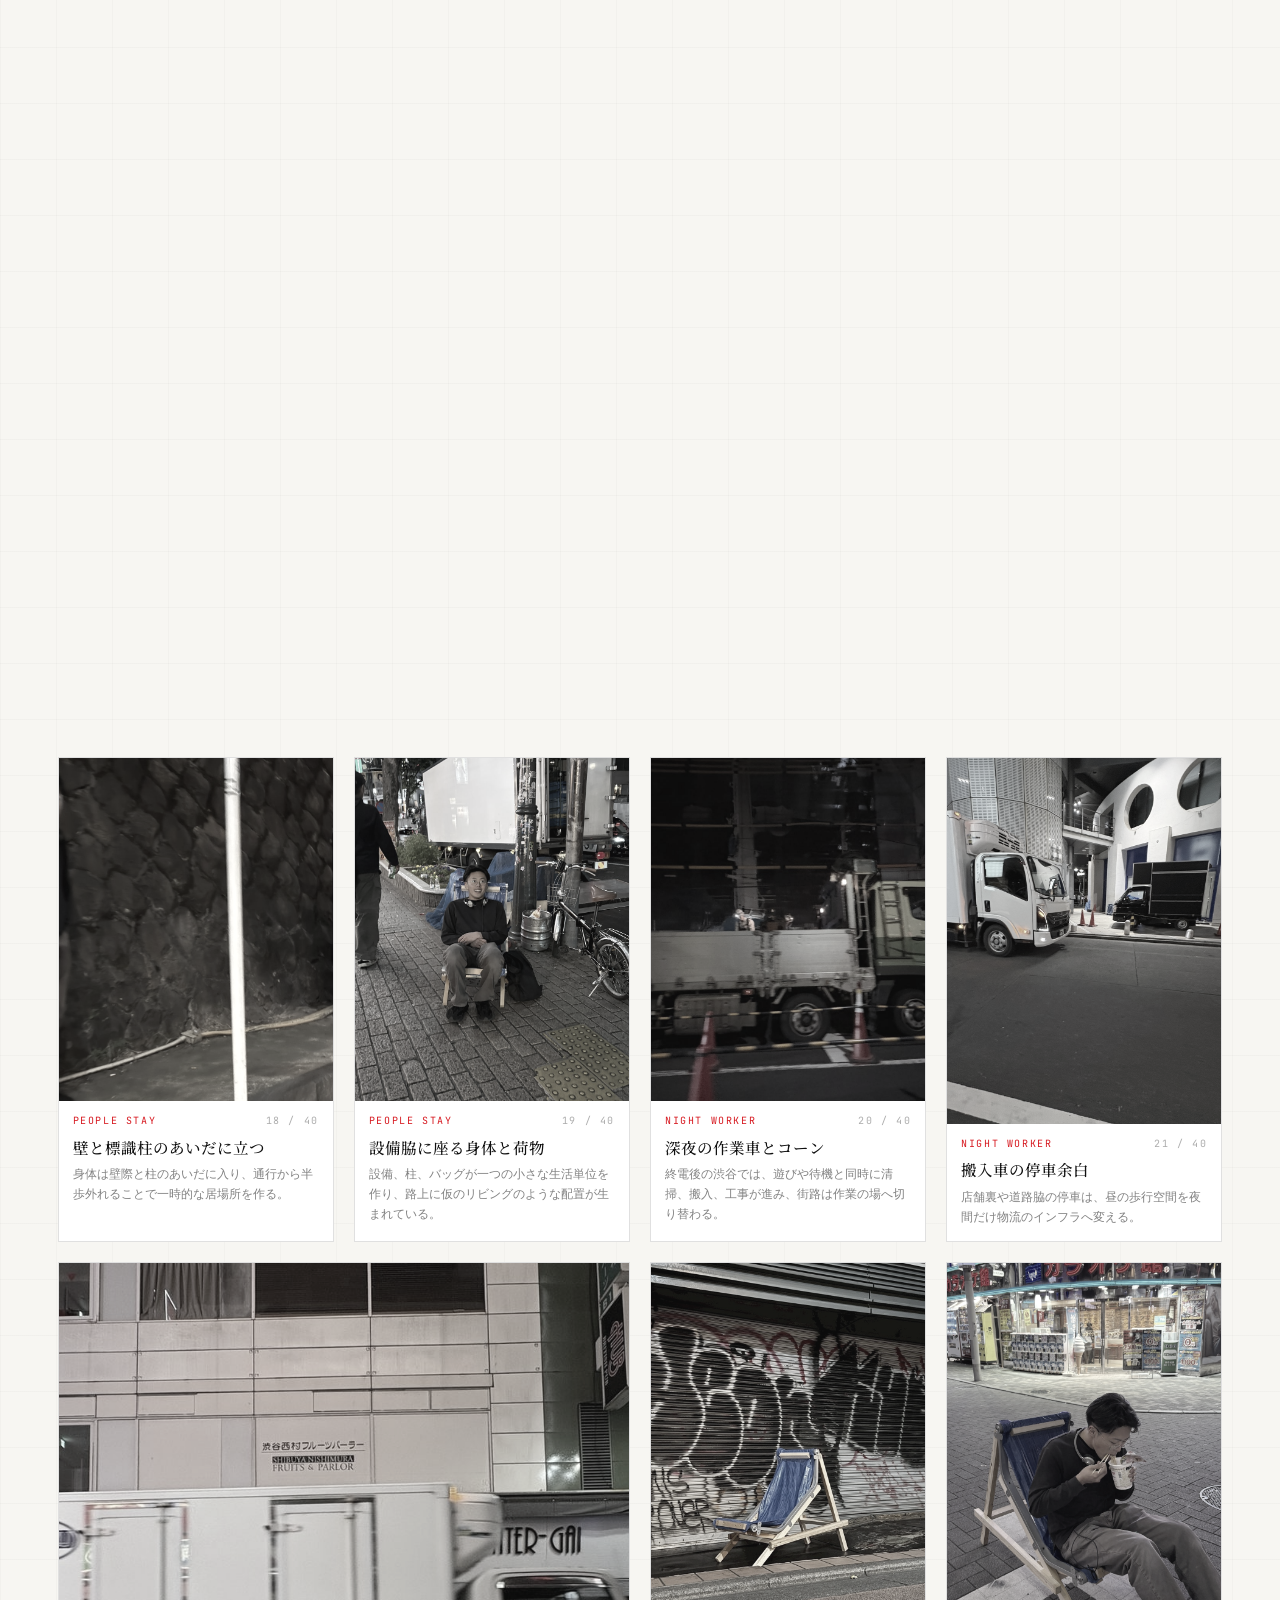
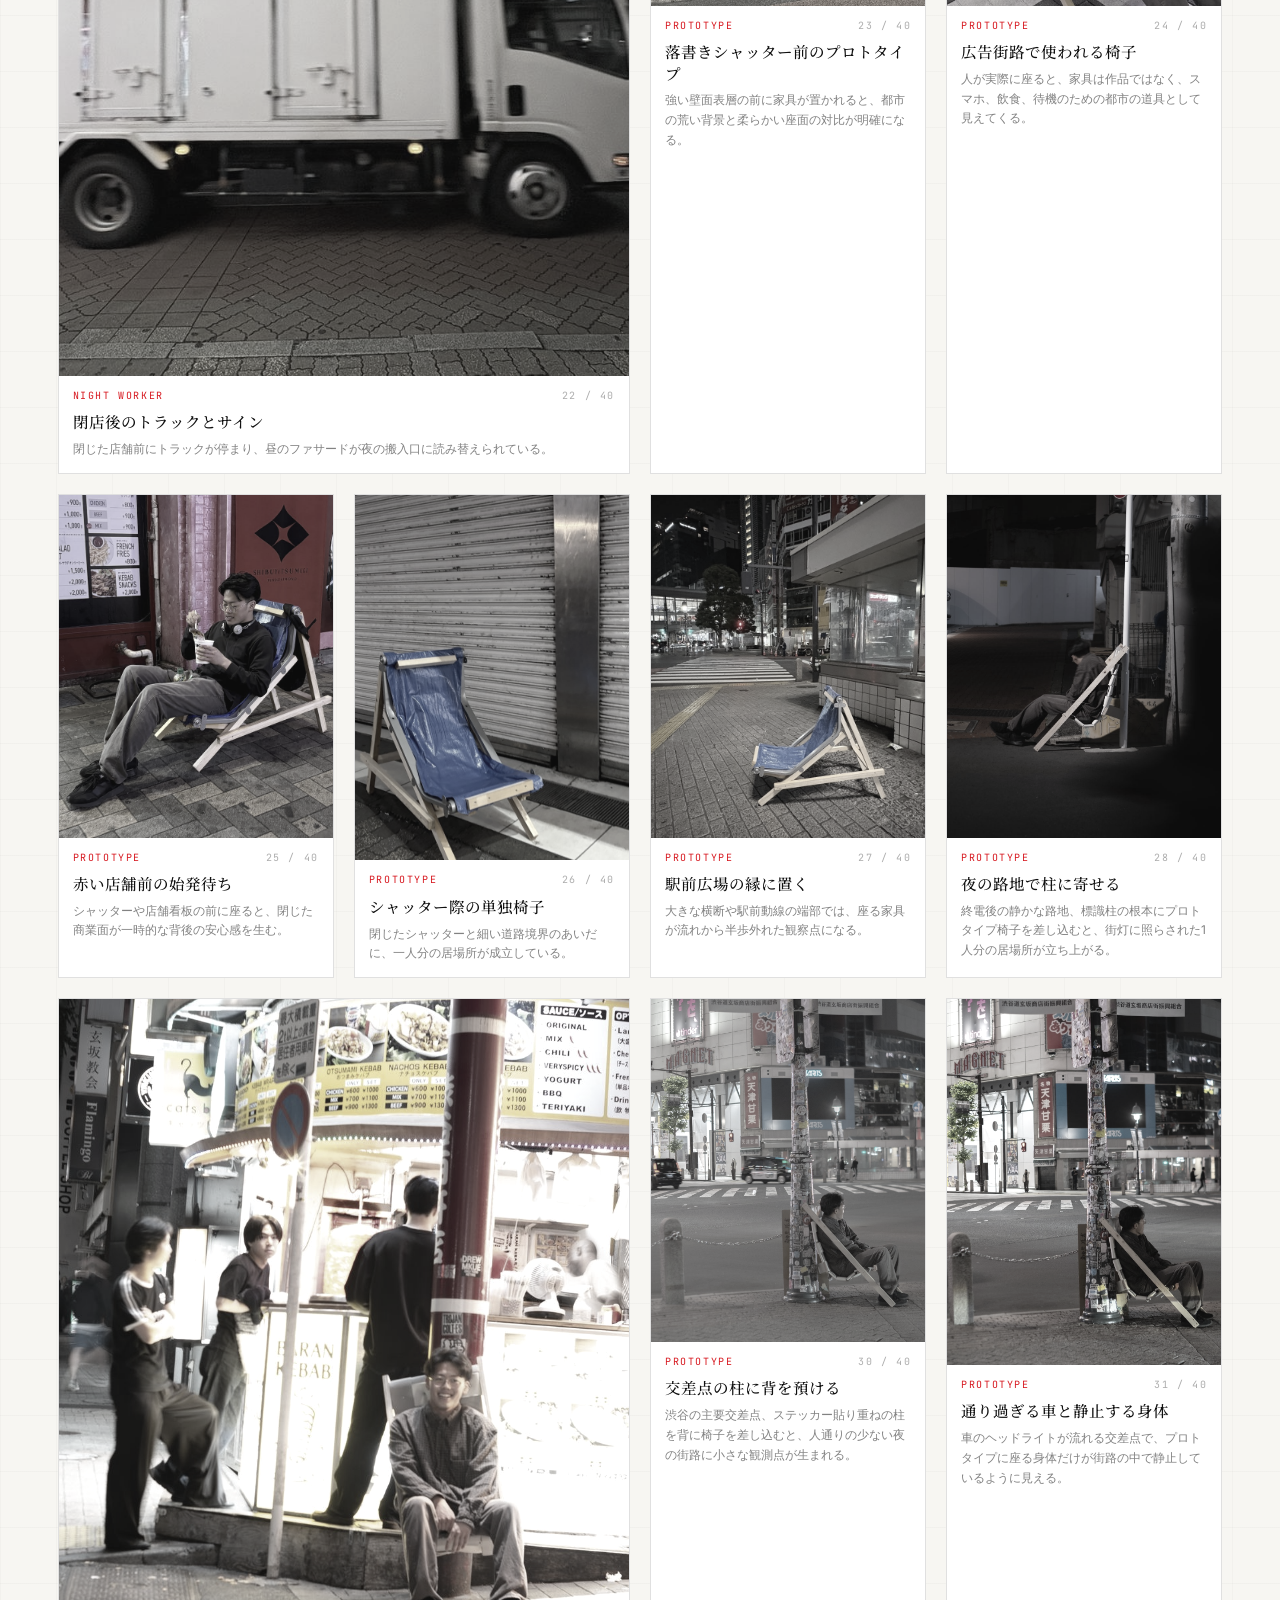
==== commit 5a9401a8: "Make home page one-scroll presentation" ====
--- a/index.html
+++ b/index.html
@@ -117,13 +117,13 @@
       </section>
 
       <!-- ============ FINAL PRESENTATION / 10 SLIDES ============ -->
-      <section class="block final-presentation" id="final-presentation" aria-labelledby="final-presentation-h">
-        <div class="block-head">
-          <p class="section-no">00 / Final Presentation</p>
-          <h2 id="final-presentation-h" class="display-h">10枚の発表で、<br>観測者から介入者へ進む。</h2>
-          <p class="section-lead">Webは発表本編を長く説明し直す場所ではなく、10枚のスライドの背景、記録、Detail、Lineageを補助するアーカイブとして読む。</p>
-        </div>
-        <div class="final-slide-grid" aria-label="Final presentation slide flow">
+      <section class="block final-presentation home-journey" id="final-presentation" aria-labelledby="home-journey-h">
+        <div class="block-head">
+          <p class="section-no">00 / One-scroll Presentation</p>
+          <h2 id="home-journey-h" class="display-h">偶然の邂逅から、<br>建築的な介入へ。</h2>
+          <p class="section-lead">6/19の観察、7/3–7/4の実験、Qフロントの提案、その背景をこのページだけで読む。</p>
+        </div>
+        <div class="final-slide-grid" aria-label="Final presentation slide flow" hidden aria-hidden="true">
           <article class="final-slide-card">
             <img src="assets/field/2026-06-19-night-session/selected/2026-06-19_night-session_004_intersection.jpg" alt="">
             <span>01</span>
@@ -132,7 +132,7 @@
           <article class="final-slide-card">
             <img src="assets/field/2026-06-19-night-session/selected/2026-06-19_night-session_006_first-listeners.jpg" alt="">
             <span>02</span>
-            <p><small>06.19 / Night Session / Encounter</small>先に居ました。</p>
+            <p><small>06.19 / Night Session / Encounter</small>もう、場ができていた。</p>
           </article>
           <article class="final-slide-card">
             <img src="assets/field/2026-06-19-night-session/selected/2026-06-19_night-session_014_community-02.jpg" alt="">
@@ -175,8 +175,115 @@
             <p>渋谷に、夜具を。</p>
           </article>
         </div>
-        <div class="presentation-downloads" aria-label="Presentation downloads">
+        <div class="presentation-downloads" aria-label="Presentation downloads" hidden aria-hidden="true">
           <a href="output/a1-board/qfront_a1_print_edition.pdf">A1 Print Edition PDF</a>
+        </div>
+
+        <div class="home-journey-list">
+          <article class="home-chapter home-chapter--encounter" id="home-encounter" aria-labelledby="home-encounter-h">
+            <div class="home-chapter-media home-chapter-media--two">
+              <img src="assets/field/2026-06-19-night-session/selected/2026-06-19_night-session_006_first-listeners.jpg" alt="6月19日の夜、音に足を止めた人々">
+              <img src="assets/field/2026-06-19-night-session/selected/2026-06-19_night-session_014_community-02.jpg" alt="同じ方向を向く夜の人々">
+            </div>
+            <div class="home-chapter-copy">
+              <p class="home-chapter-meta">01 / 6/19 NIGHT SESSION / ENCOUNTER</p>
+              <h3 id="home-encounter-h">もう、場ができていた。</h3>
+              <p class="home-chapter-lead">音が人を止め、知らない人同士が同じ方向を向いた。</p>
+              <p class="home-chapter-note">偶然の邂逅・家具なし</p>
+              <details class="home-more">
+                <summary>6/19の記録を読む</summary>
+                <div class="home-more-content">
+                  <p>設計者が出会ったのは、家具を置く前に自然に生まれていた夜の客席だった。ここではまだ観測者として、音・階段・滞在の関係を記録する。</p>
+                  <img src="assets/field/2026-06-19-night-session/selected/2026-06-19_night-session_008_session-01.jpg" alt="夜の弾き語りを囲む小さな観客">
+                  <a href="fieldnotes/">Field Notesで6/19の記録を読む</a>
+                </div>
+              </details>
+            </div>
+          </article>
+
+          <article class="home-chapter home-chapter--experiment" id="home-experiment" aria-labelledby="home-experiment-h">
+            <div class="home-chapter-media home-chapter-media--two">
+              <img src="assets/field/2026-07-03-underground-live/selected/2026-07-03_underground-live_004_subway-live-overview.jpg" alt="地下鉄入口で演奏と滞在が重なる全景">
+              <img src="assets/field/2026-07-03-underground-live/selected/2026-07-03_underground-live_003_l-stool-step.jpg" alt="階段に置かれたL字腰掛け">
+            </div>
+            <div class="home-chapter-copy">
+              <p class="home-chapter-meta">02 / 7/3–7/4 UNDERGROUND LIVE / SUBWAY ENTRANCE EXPERIMENT</p>
+              <h3 id="home-experiment-h">観測者から、介入者へ</h3>
+              <p class="home-chapter-lead">偶然見つけた現象を、地下入口で能動的に起こした。</p>
+              <p class="home-chapter-note">階段・シャッター・L字腰掛けを用いた実験</p>
+              <details class="home-more">
+                <summary>実験の記録を読む</summary>
+                <div class="home-more-content">
+                  <p>6/19の発見を受け、地下鉄入口の段差とシャッター前を小さなライブの縁として使った。同じL字部材は、客席と演奏椅子の二役を担う。</p>
+                  <img src="assets/field/2026-07-03-underground-live/selected/2026-07-03_underground-live_006_audience-from-stair.jpg" alt="階段から演奏を聴く人々">
+                  <a href="underground-live/">Underground Liveの実験記録を読む</a>
+                </div>
+              </details>
+            </div>
+          </article>
+
+          <article class="home-chapter home-chapter--proposal" id="home-proposal" aria-labelledby="home-proposal-h">
+            <div class="home-proposal-diagram" aria-label="Qフロント地下入口でのL字腰掛けの昼夜の使い方">
+              <div class="home-proposal-diagram-title">QFRONT / SUBWAY ENTRANCE</div>
+              <div class="home-proposal-diagram-row">
+                <div><span>DAY</span><strong>外装の目地・役物</strong><i></i></div>
+                <div><span>NIGHT</span><strong>客席・演奏椅子</strong><i></i></div>
+              </div>
+              <p>L字腰掛け → 専用レール → 躯体</p>
+            </div>
+            <div class="home-chapter-copy">
+              <p class="home-chapter-meta">03 / PROPOSAL / QFRONT DETAIL</p>
+              <h3 id="home-proposal-h">昼は役物、夜は客席。</h3>
+              <p class="home-chapter-lead">掛ける・落とす・ずらす——素手で着脱。</p>
+              <p class="home-chapter-note">擬態は表層、荷重は躯体へ</p>
+              <details class="home-more">
+                <summary>ディテールを読む</summary>
+                <div class="home-more-content">
+                  <ul>
+                    <li>Qフロント地下入口の外装コーナーに、L字腰掛けを収納する。</li>
+                    <li>昼は外装の目地・役物に擬態し、夜は客席や演奏椅子になる。</li>
+                    <li>荷重はL字腰掛けから専用レール、二次鉄骨、アンカーを経て躯体へ流す。</li>
+                    <li>ズラしロックは、掛ける・自重で15mm落とす・横へ30mmずらす、の3動作で着脱する。</li>
+                  </ul>
+                  <a href="detail/">Detailで構法を読む</a>
+                </div>
+              </details>
+            </div>
+          </article>
+
+          <article class="home-chapter home-chapter--lineage" id="home-lineage" aria-labelledby="home-lineage-h">
+            <div class="home-lineage-card" aria-hidden="true">
+              <span>NOTO</span><span>WORKSHOP</span><span>RUNNING KOTATSU</span><span>CONVIVIALITY</span>
+            </div>
+            <div class="home-chapter-copy">
+              <p class="home-chapter-meta">04 / LINEAGE / CONVIVIALITY</p>
+              <h3 id="home-lineage-h">つくることは、使う人に渡されていく。</h3>
+              <p class="home-chapter-lead">能登・工房・走るこたつに続く、組み替えながら場をつくる考え方。</p>
+              <p class="home-chapter-note">主提案は、QフロントのL字腰掛け</p>
+              <details class="home-more">
+                <summary>系譜を読む</summary>
+                <div class="home-more-content">
+                  <p>能登での活動、工房での制作、走るこたつは、完成品を置くよりも、使う人が参加しながら場をつくるための補助的な背景である。渋谷ではその考え方を、L字腰掛けという小さな建築ディテールへ絞り込む。</p>
+                  <a href="lineage/">Lineageで背景を読む</a>
+                </div>
+              </details>
+            </div>
+          </article>
+
+          <section class="home-downloads" aria-labelledby="home-downloads-h">
+            <div>
+              <p class="home-chapter-meta">05 / DOWNLOADS &amp; ARCHIVE</p>
+              <h3 id="home-downloads-h">発表の続きは、必要なところだけ開く。</h3>
+            </div>
+            <nav aria-label="Home archive links">
+              <a href="output/a1-board/qfront_a1_print_edition.pdf">A1 Print Edition PDF</a>
+              <a href="fieldnotes/">Field Notes</a>
+              <a href="underground-live/">Underground Live</a>
+              <a href="detail/">Detail</a>
+              <a href="lineage/">Lineage</a>
+              <a href="a1-board/">A1 Board</a>
+            </nav>
+          </section>
         </div>
       </section>
 
--- a/style.css
+++ b/style.css
@@ -2687,6 +2687,588 @@
 }
 
 /* ---------- 18. Final review routes and subpages ---------- */
+.final-presentation {
+  --final-bg: #fbfaf6;
+  --final-ink: #111;
+  --final-line: rgba(17, 17, 17, 0.16);
+  --final-soft: rgba(17, 17, 17, 0.68);
+  background: var(--final-bg);
+  color: var(--final-ink);
+  border-top: 1px solid var(--final-line);
+  background-image: none;
+}
+
+.final-presentation .display-h {
+  color: var(--final-ink);
+}
+
+.final-presentation .section-lead {
+  color: var(--final-soft);
+}
+
+.final-slide-grid {
+  display: grid;
+  grid-template-columns: repeat(5, minmax(0, 1fr));
+  gap: 1px;
+  border: 1px solid var(--final-line);
+  background: var(--final-line);
+}
+
+.final-slide-card {
+  position: relative;
+  min-height: 245px;
+  display: grid;
+  grid-template-rows: 1fr auto;
+  overflow: hidden;
+  background: #fff;
+}
+
+.final-slide-card img,
+.final-card-icon {
+  width: 100%;
+  height: 170px;
+  object-fit: cover;
+}
+
+.final-slide-card img {
+  filter: saturate(0.9) contrast(1.04);
+}
+
+.final-slide-card span {
+  position: absolute;
+  top: 12px;
+  left: 12px;
+  display: grid;
+  place-items: center;
+  min-width: 34px;
+  height: 28px;
+  padding: 0 8px;
+  background: #fff;
+  color: var(--accent);
+  border-left: 4px solid var(--accent);
+  font-family: var(--font-mono);
+  font-size: 12px;
+  font-weight: 700;
+}
+
+.final-slide-card p {
+  min-height: 72px;
+  margin: 0;
+  padding: 14px 14px 16px;
+  color: var(--final-ink);
+  font-weight: 700;
+  line-height: 1.45;
+}
+
+.final-slide-card p small {
+  display: block;
+  margin-bottom: 5px;
+  color: var(--accent);
+  font-family: var(--font-mono);
+  font-size: 9px;
+  font-weight: 700;
+  line-height: 1.3;
+  letter-spacing: 0.04em;
+}
+
+.final-slide-card--icon {
+  background: #fff;
+}
+
+.final-card-icon {
+  position: relative;
+  background:
+    linear-gradient(rgba(17,17,17,0.12) 1px, transparent 1px),
+    linear-gradient(90deg, rgba(17,17,17,0.12) 1px, transparent 1px),
+    #fff;
+  background-size: 38px 38px;
+}
+
+.final-card-icon--day-night::before,
+.final-card-icon--day-night::after {
+  content: "";
+  position: absolute;
+  top: 54px;
+  width: 60px;
+  height: 60px;
+  border: 2px solid #111;
+}
+
+.final-card-icon--day-night::before {
+  left: 38px;
+}
+
+.final-card-icon--day-night::after {
+  right: 38px;
+  background: #111;
+}
+
+.final-card-icon--day-night i:first-child {
+  position: absolute;
+  left: 108px;
+  top: 84px;
+  width: 42px;
+  border-top: 2px solid var(--accent);
+}
+
+.final-card-icon--day-night i:first-child::after {
+  content: "";
+  position: absolute;
+  right: -1px;
+  top: -6px;
+  width: 12px;
+  height: 12px;
+  border-top: 2px solid var(--accent);
+  border-right: 2px solid var(--accent);
+  transform: rotate(45deg);
+}
+
+.final-card-icon--day-night i:last-child {
+  position: absolute;
+  right: 40px;
+  bottom: 28px;
+  width: 74px;
+  height: 34px;
+  border: 3px solid var(--accent);
+  border-top-width: 4px;
+}
+
+.final-card-icon--shift {
+  display: grid;
+  grid-template-columns: repeat(3, minmax(0, 1fr));
+  align-items: center;
+  gap: 8px;
+  padding: 52px 22px 0;
+  background: #fff;
+}
+
+.final-card-icon--shift i {
+  position: relative;
+  height: 64px;
+  border: 2px solid #111;
+}
+
+.final-card-icon--shift i::before {
+  content: "";
+  position: absolute;
+  left: 50%;
+  top: 22px;
+  width: 44px;
+  height: 18px;
+  border: 3px solid var(--accent);
+  transform: translateX(-50%);
+}
+
+.final-card-icon--shift i:nth-child(2)::after,
+.final-card-icon--shift i:nth-child(3)::after {
+  content: "";
+  position: absolute;
+  background: var(--accent);
+}
+
+.final-card-icon--shift i:nth-child(2)::after {
+  left: 50%;
+  top: 8px;
+  width: 3px;
+  height: 44px;
+  transform: translateX(-50%);
+}
+
+.final-card-icon--shift i:nth-child(3)::after {
+  left: 18px;
+  bottom: 10px;
+  width: 44px;
+  height: 3px;
+}
+
+.final-card-icon--tile::before {
+  content: "";
+  position: absolute;
+  inset: 34px 42px;
+  background:
+    linear-gradient(#111 1px, transparent 1px),
+    linear-gradient(90deg, #111 1px, transparent 1px);
+  background-size: 36px 28px;
+  border: 1px solid #111;
+}
+
+.final-card-icon--tile::after {
+  content: "";
+  position: absolute;
+  left: calc(42px + 36px * 2);
+  top: calc(34px + 28px);
+  width: 36px;
+  height: 28px;
+  border: 3px solid var(--accent);
+}
+
+.presentation-downloads {
+  display: flex;
+  flex-wrap: wrap;
+  gap: 10px;
+  margin-top: 24px;
+}
+
+.presentation-downloads a {
+  min-height: 44px;
+  display: inline-grid;
+  place-items: center;
+  padding: 0 16px;
+  border: 1px solid var(--final-line);
+  color: var(--final-ink);
+  font-family: var(--font-mono);
+  font-size: 11px;
+  letter-spacing: 0.1em;
+  text-transform: uppercase;
+}
+
+.presentation-downloads a:hover {
+  background: var(--accent);
+  border-color: var(--accent);
+  color: #fff;
+}
+
+/* ---------- Home / one-scroll presentation ---------- */
+.home-journey {
+  padding-bottom: clamp(64px, 10vw, 128px);
+}
+
+.home-journey-list {
+  margin-top: clamp(28px, 5vw, 64px);
+  border-top: 1px solid var(--final-line);
+}
+
+.home-chapter {
+  display: grid;
+  grid-template-columns: minmax(0, 1.08fr) minmax(320px, 0.92fr);
+  min-height: 480px;
+  border-bottom: 1px solid var(--final-line);
+}
+
+.home-chapter-media {
+  min-height: 100%;
+  background: #e9e7e1;
+}
+
+.home-chapter-media--two {
+  display: grid;
+  grid-template-columns: repeat(2, minmax(0, 1fr));
+  gap: 1px;
+  background: var(--final-line);
+}
+
+.home-chapter-media img {
+  width: 100%;
+  height: 100%;
+  min-height: 480px;
+  object-fit: cover;
+  filter: saturate(0.9) contrast(1.04);
+}
+
+.home-chapter-copy {
+  display: flex;
+  flex-direction: column;
+  justify-content: center;
+  padding: clamp(28px, 4.5vw, 76px);
+}
+
+.home-chapter-meta {
+  margin: 0 0 18px;
+  color: var(--accent);
+  font-family: var(--font-mono);
+  font-size: 10px;
+  font-weight: 700;
+  line-height: 1.45;
+  letter-spacing: 0.1em;
+}
+
+.home-chapter-copy h3,
+.home-downloads h3 {
+  margin: 0;
+  color: var(--final-ink);
+  font-family: var(--font-serif);
+  font-size: clamp(28px, 3.5vw, 52px);
+  font-weight: 500;
+  line-height: 1.2;
+  letter-spacing: -0.04em;
+}
+
+.home-chapter-lead {
+  margin: 18px 0 0;
+  color: var(--final-ink);
+  font-size: clamp(16px, 1.5vw, 20px);
+  font-weight: 600;
+  line-height: 1.65;
+}
+
+.home-chapter-note {
+  margin: 10px 0 0;
+  color: var(--final-soft);
+  font-size: 13px;
+  line-height: 1.6;
+}
+
+.home-more {
+  margin-top: 24px;
+  border-top: 1px solid var(--final-line);
+  border-bottom: 1px solid var(--final-line);
+}
+
+.home-more summary {
+  min-height: 46px;
+  display: flex;
+  align-items: center;
+  justify-content: space-between;
+  gap: 16px;
+  padding: 10px 0;
+  color: var(--accent);
+  cursor: pointer;
+  font-family: var(--font-mono);
+  font-size: 11px;
+  font-weight: 700;
+  letter-spacing: 0.08em;
+  list-style: none;
+}
+
+.home-more summary::-webkit-details-marker {
+  display: none;
+}
+
+.home-more summary::after {
+  content: "+";
+  display: grid;
+  place-items: center;
+  width: 24px;
+  height: 24px;
+  border: 1px solid currentColor;
+  font-size: 16px;
+  line-height: 1;
+}
+
+.home-more[open] summary::after {
+  content: "−";
+}
+
+.home-more-content {
+  padding: 4px 0 22px;
+}
+
+.home-more-content p,
+.home-more-content li {
+  color: var(--final-soft);
+  font-size: 14px;
+  line-height: 1.8;
+}
+
+.home-more-content p {
+  margin: 0;
+}
+
+.home-more-content ul {
+  margin: 0;
+  padding-left: 1.2em;
+}
+
+.home-more-content img {
+  display: block;
+  width: min(100%, 420px);
+  max-height: 220px;
+  margin: 18px 0;
+  object-fit: cover;
+}
+
+.home-more-content a {
+  display: inline-flex;
+  margin-top: 18px;
+  padding-bottom: 3px;
+  border-bottom: 1px solid var(--accent);
+  color: var(--accent);
+  font-family: var(--font-mono);
+  font-size: 11px;
+  font-weight: 700;
+  letter-spacing: 0.06em;
+}
+
+.home-proposal-diagram,
+.home-lineage-card {
+  position: relative;
+  min-height: 480px;
+  display: grid;
+  align-content: center;
+  gap: 24px;
+  padding: clamp(28px, 4vw, 64px);
+  overflow: hidden;
+  background:
+    linear-gradient(rgba(17,17,17,0.1) 1px, transparent 1px),
+    linear-gradient(90deg, rgba(17,17,17,0.1) 1px, transparent 1px),
+    #fff;
+  background-size: 38px 38px;
+}
+
+.home-proposal-diagram-title {
+  color: var(--accent);
+  font-family: var(--font-mono);
+  font-size: 11px;
+  font-weight: 700;
+  letter-spacing: 0.12em;
+}
+
+.home-proposal-diagram-row {
+  display: grid;
+  grid-template-columns: repeat(2, minmax(0, 1fr));
+  gap: 16px;
+}
+
+.home-proposal-diagram-row > div {
+  min-height: 170px;
+  display: flex;
+  flex-direction: column;
+  justify-content: space-between;
+  padding: 18px;
+  border: 1px solid #111;
+  background: rgba(255,255,255,0.88);
+}
+
+.home-proposal-diagram-row span,
+.home-proposal-diagram p {
+  margin: 0;
+  font-family: var(--font-mono);
+  font-size: 10px;
+  font-weight: 700;
+  letter-spacing: 0.1em;
+}
+
+.home-proposal-diagram-row strong {
+  font-family: var(--font-serif);
+  font-size: clamp(19px, 2vw, 28px);
+  font-weight: 500;
+  line-height: 1.35;
+}
+
+.home-proposal-diagram-row i {
+  width: 74%;
+  height: 28px;
+  border: 3px solid var(--accent);
+  border-top-width: 5px;
+}
+
+.home-proposal-diagram-row > div:last-child i {
+  align-self: flex-end;
+  border-color: #111;
+}
+
+.home-proposal-diagram > p {
+  color: var(--final-soft);
+}
+
+.home-lineage-card {
+  grid-template-columns: repeat(2, minmax(0, 1fr));
+  align-content: stretch;
+  gap: 1px;
+  padding: 1px;
+  background: var(--final-line);
+}
+
+.home-lineage-card span {
+  display: grid;
+  place-items: center;
+  min-height: 120px;
+  padding: 18px;
+  background: #fff;
+  color: #111;
+  font-family: var(--font-mono);
+  font-size: 11px;
+  font-weight: 700;
+  letter-spacing: 0.08em;
+  text-align: center;
+}
+
+.home-lineage-card span:nth-child(4n + 1),
+.home-lineage-card span:nth-child(4n) {
+  color: #fff;
+  background: #111;
+}
+
+.home-downloads {
+  display: grid;
+  grid-template-columns: minmax(0, 0.85fr) minmax(0, 1.15fr);
+  gap: clamp(28px, 6vw, 96px);
+  padding: clamp(44px, 7vw, 96px) 0 0;
+}
+
+.home-downloads nav {
+  display: grid;
+  grid-template-columns: repeat(2, minmax(0, 1fr));
+  align-content: start;
+  border: 1px solid var(--final-line);
+}
+
+.home-downloads a {
+  min-height: 58px;
+  display: flex;
+  align-items: center;
+  padding: 14px 16px;
+  border-right: 1px solid var(--final-line);
+  border-bottom: 1px solid var(--final-line);
+  color: var(--final-ink);
+  font-family: var(--font-mono);
+  font-size: 11px;
+  font-weight: 700;
+  letter-spacing: 0.06em;
+}
+
+.home-downloads a:hover {
+  color: #fff;
+  background: var(--accent);
+}
+
+@media (max-width: 760px) {
+  .home-chapter,
+  .home-downloads {
+    grid-template-columns: 1fr;
+  }
+
+  .home-chapter-media,
+  .home-proposal-diagram,
+  .home-lineage-card {
+    min-height: 300px;
+  }
+
+  .home-chapter-media img {
+    min-height: 300px;
+  }
+
+  .home-chapter-copy {
+    padding: 32px 20px 36px;
+  }
+
+  .home-proposal-diagram {
+    padding: 24px;
+  }
+
+  .home-proposal-diagram-row {
+    gap: 8px;
+  }
+
+  .home-proposal-diagram-row > div {
+    min-height: 150px;
+    padding: 14px;
+  }
+
+  .home-lineage-card span {
+    min-height: 94px;
+    font-size: 9px;
+  }
+
+  .home-downloads nav {
+    grid-template-columns: 1fr;
+  }
+
+  .home-downloads a {
+    border-right: 0;
+  }
+}
+
 .review-entry {
   --bg: #080808;
   --bg-card: #0f0f10;
@@ -3365,6 +3947,10 @@
 }
 
 @media (max-width: 1080px) {
+  .final-slide-grid {
+    grid-template-columns: repeat(2, minmax(0, 1fr));
+  }
+
   .review-route-grid,
   .review-flow-strip,
   .review-card-grid,
@@ -3380,6 +3966,10 @@
     grid-template-columns: 1fr;
   }
 
+  .shift-lock-section {
+    grid-template-columns: 1fr;
+  }
+
   .review-summary > div {
     border-right: 0;
     border-bottom: 1px solid var(--line);
@@ -3397,6 +3987,21 @@
     max-width: calc(100vw - 24px);
   }
   .mobile-route-nav a { font-size: 10px; }
+  .final-slide-grid,
+  .shift-lock-steps {
+    grid-template-columns: 1fr;
+  }
+  .final-slide-card {
+    min-height: 210px;
+  }
+  .final-slide-card img,
+  .final-card-icon {
+    height: 150px;
+  }
+  .presentation-downloads {
+    display: grid;
+    grid-template-columns: 1fr;
+  }
   .review-topbar { padding: 12px 16px; }
   .review-brand { max-width: 190px; line-height: 1.25; }
   .review-nav { display: none; }
@@ -3602,6 +4207,127 @@
 
 .review-page-detail .detail-section-card .review-card-no {
   margin-bottom: 28px;
+}
+
+.shift-lock-section {
+  display: grid;
+  grid-template-columns: minmax(0, 0.82fr) minmax(0, 1.18fr);
+  gap: 1px;
+  border: 1px solid var(--line);
+  background: var(--line);
+}
+
+.shift-lock-section > .review-card {
+  border: 0;
+}
+
+.shift-lock-steps {
+  display: grid;
+  grid-template-columns: repeat(3, minmax(0, 1fr));
+  gap: 1px;
+  background: var(--line);
+}
+
+.shift-lock-steps article {
+  min-height: 280px;
+  padding: 18px;
+  background: #0f0f10;
+}
+
+.shift-lock-steps span {
+  display: block;
+  margin-bottom: 22px;
+  color: var(--accent);
+  font-family: var(--font-mono);
+  font-size: 10px;
+  letter-spacing: 0.12em;
+  text-transform: uppercase;
+}
+
+.shift-icon {
+  position: relative;
+  height: 190px;
+  border: 1px solid var(--line-strong);
+  background:
+    linear-gradient(rgba(255,255,255,0.04) 1px, transparent 1px),
+    linear-gradient(90deg, rgba(255,255,255,0.04) 1px, transparent 1px),
+    #050505;
+  background-size: 26px 26px;
+}
+
+.shift-icon::before {
+  content: "";
+  position: absolute;
+  left: 42px;
+  top: 46px;
+  width: 44px;
+  height: 94px;
+  border: 2px solid var(--ink);
+}
+
+.shift-icon i {
+  position: absolute;
+  left: 88px;
+  top: 78px;
+  width: 74px;
+  height: 34px;
+  border: 3px solid var(--accent);
+}
+
+.shift-icon-hook i::after,
+.shift-icon-drop i::after,
+.shift-icon-slide i::after {
+  content: "";
+  position: absolute;
+  background: var(--accent);
+}
+
+.shift-icon-hook i::after {
+  right: -28px;
+  top: 14px;
+  width: 28px;
+  height: 3px;
+}
+
+.shift-icon-drop i::after {
+  left: 50%;
+  top: -42px;
+  width: 3px;
+  height: 72px;
+  transform: translateX(-50%);
+}
+
+.shift-icon-slide i::after {
+  right: -46px;
+  bottom: -24px;
+  width: 64px;
+  height: 3px;
+}
+
+.shift-icon-hook::after,
+.shift-icon-drop::after,
+.shift-icon-slide::after {
+  content: "";
+  position: absolute;
+  border-top: 8px solid transparent;
+  border-bottom: 8px solid transparent;
+  border-left: 12px solid var(--accent);
+}
+
+.shift-icon-hook::after {
+  left: 154px;
+  top: 84px;
+}
+
+.shift-icon-drop::after {
+  left: 118px;
+  top: 116px;
+  transform: rotate(90deg);
+}
+
+.shift-icon-slide::after {
+  left: 150px;
+  top: 120px;
 }
 
 .review-page-underground .review-main {
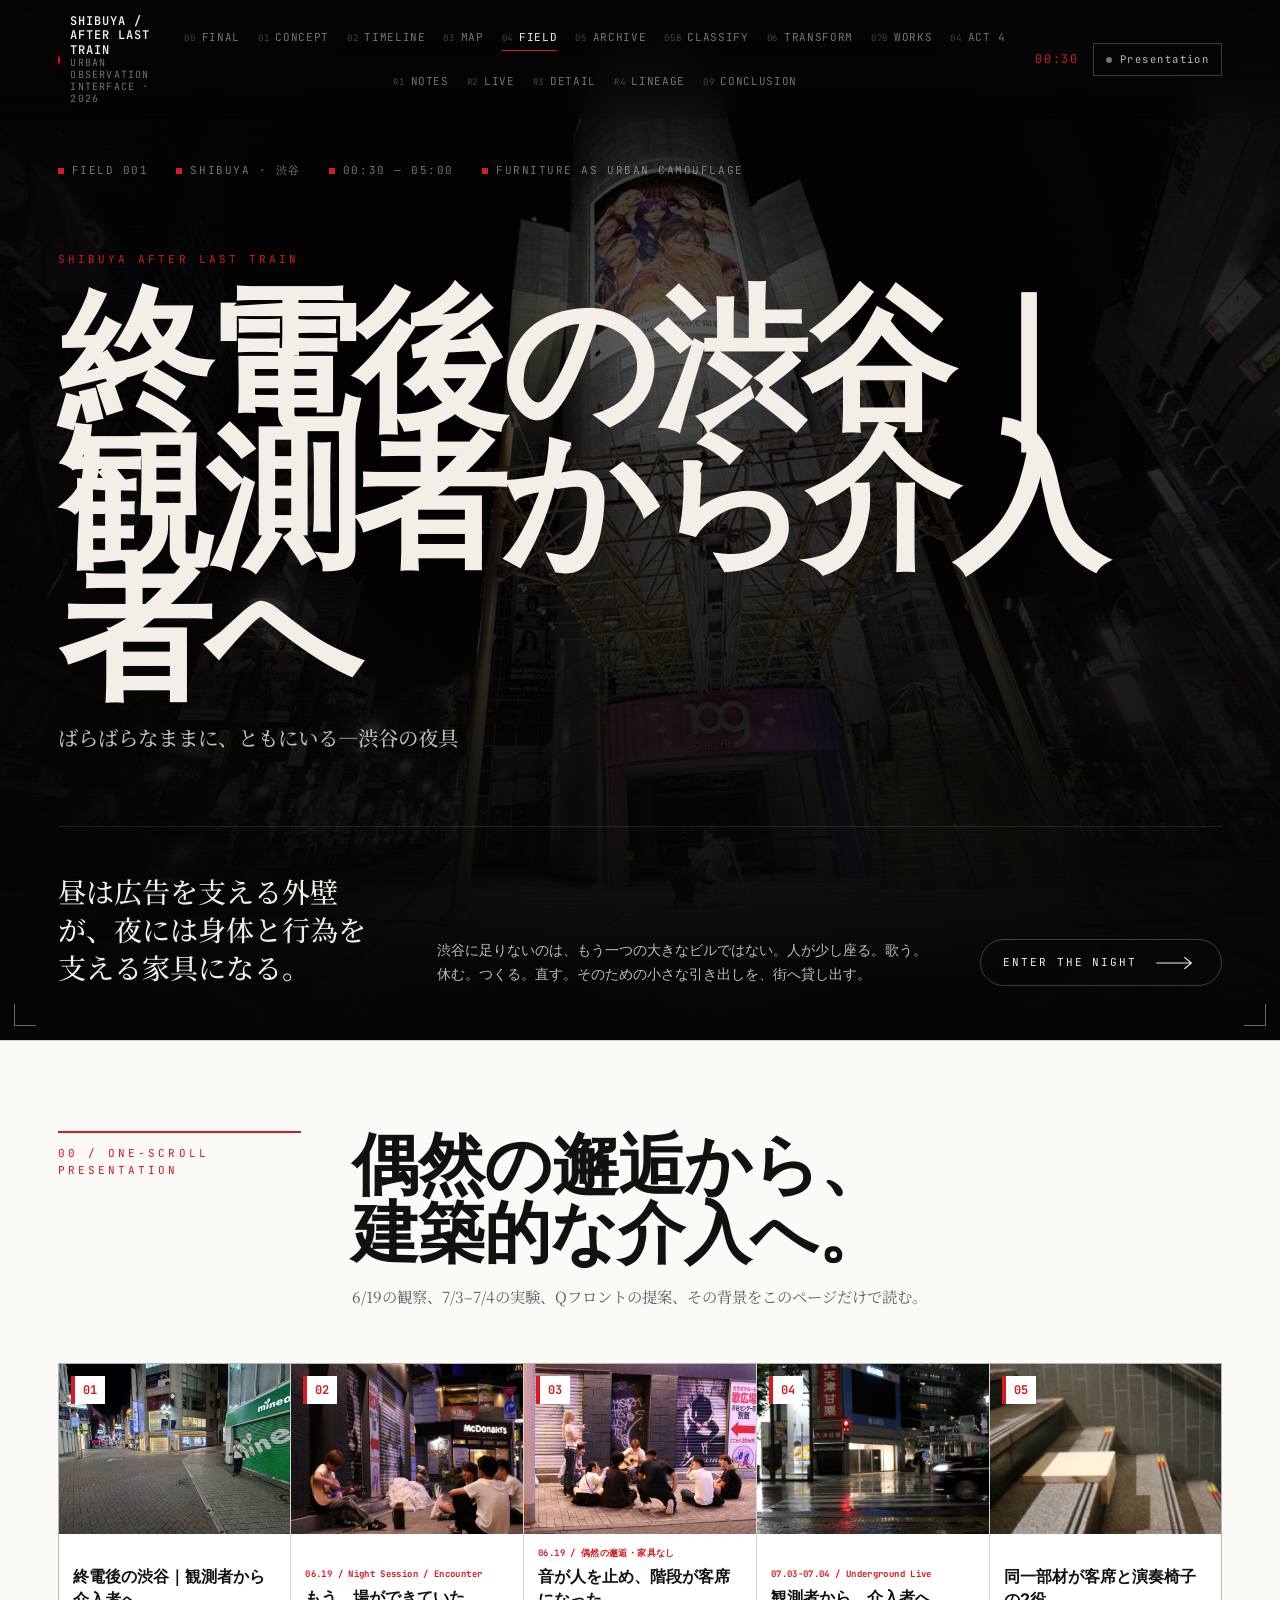
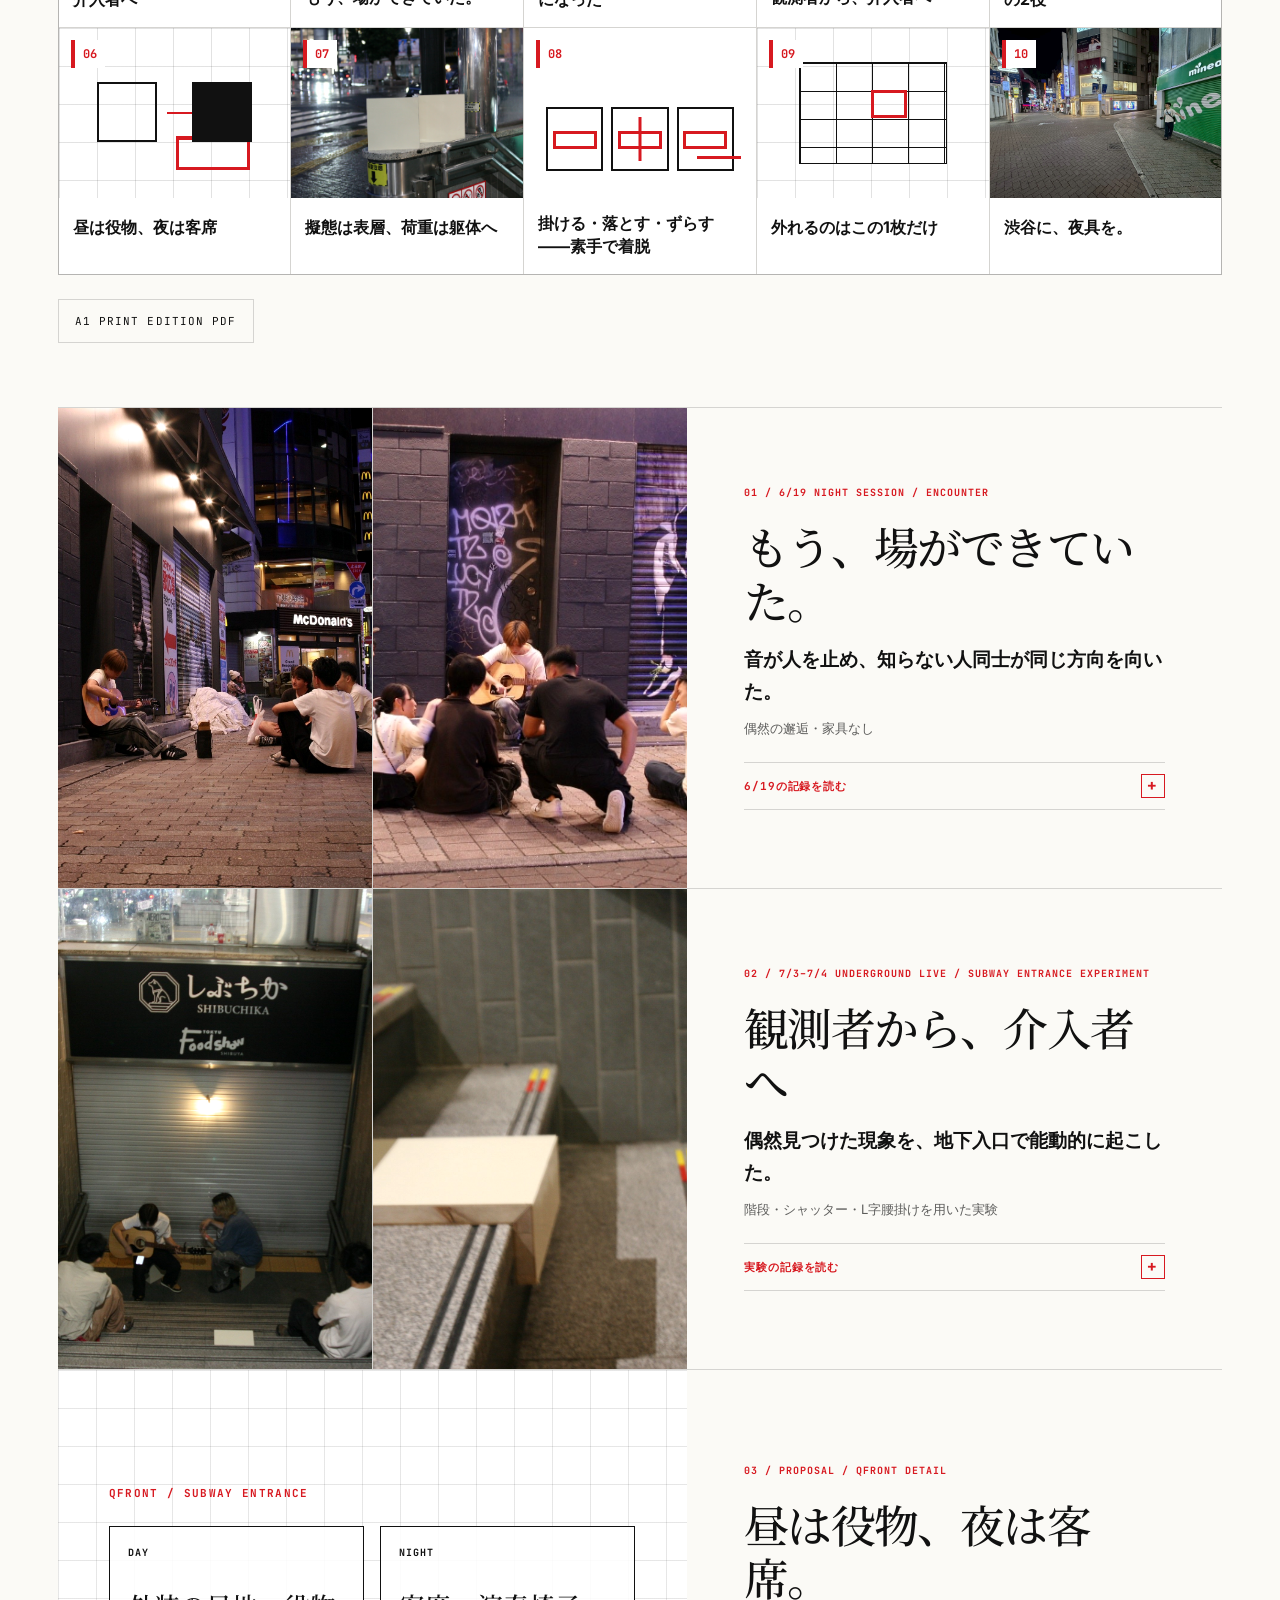
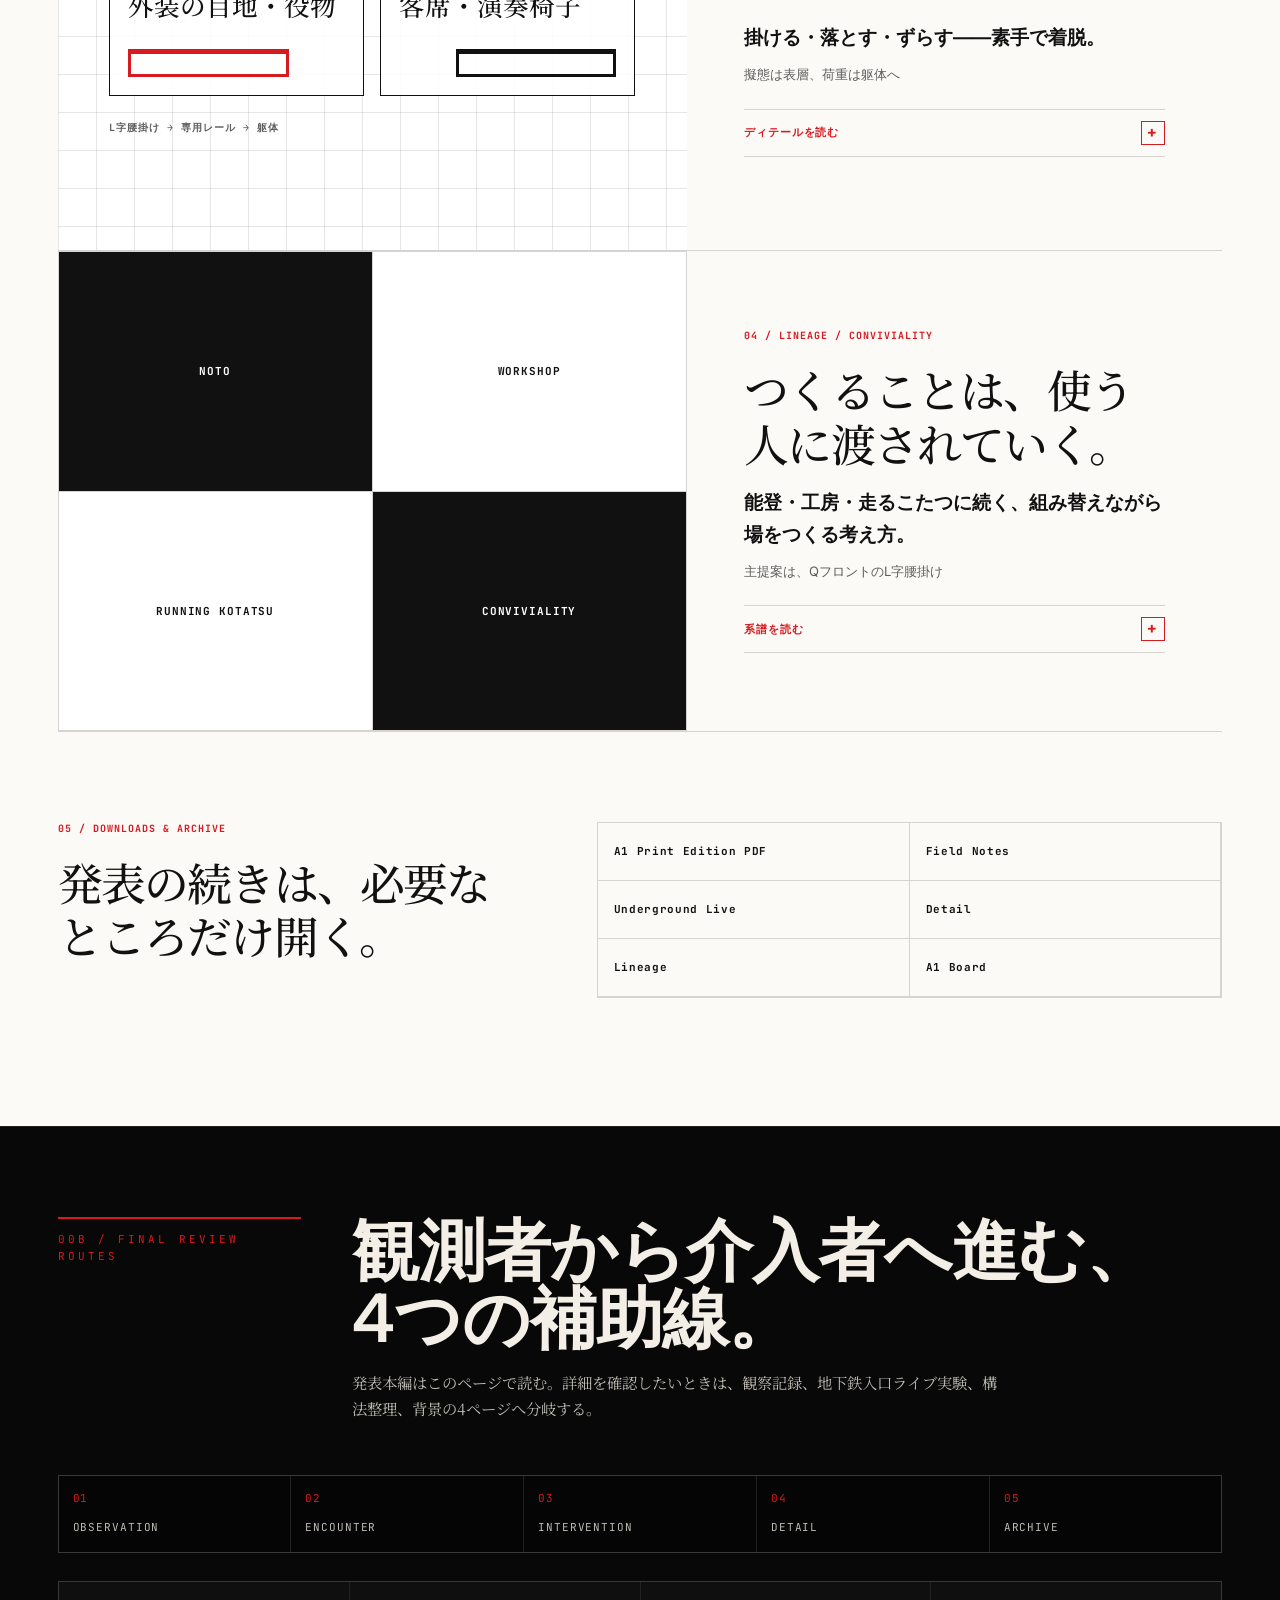
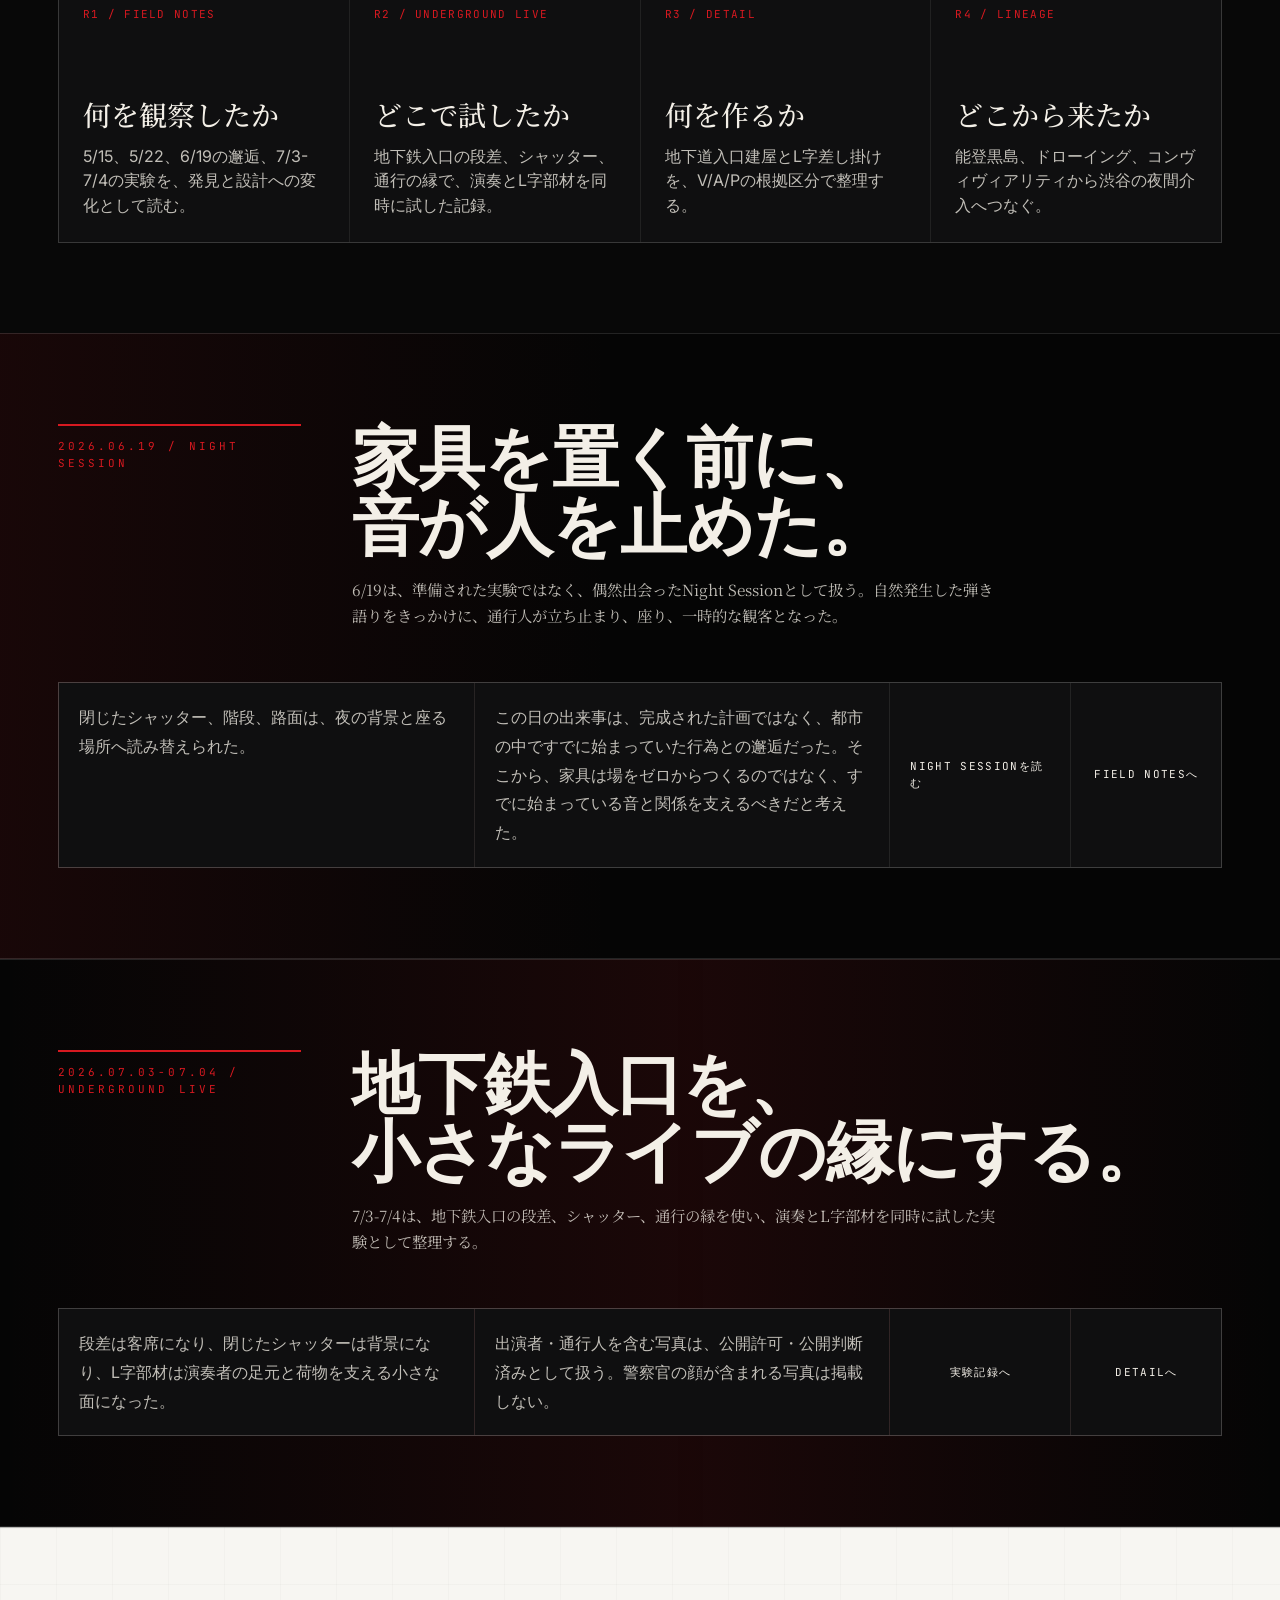
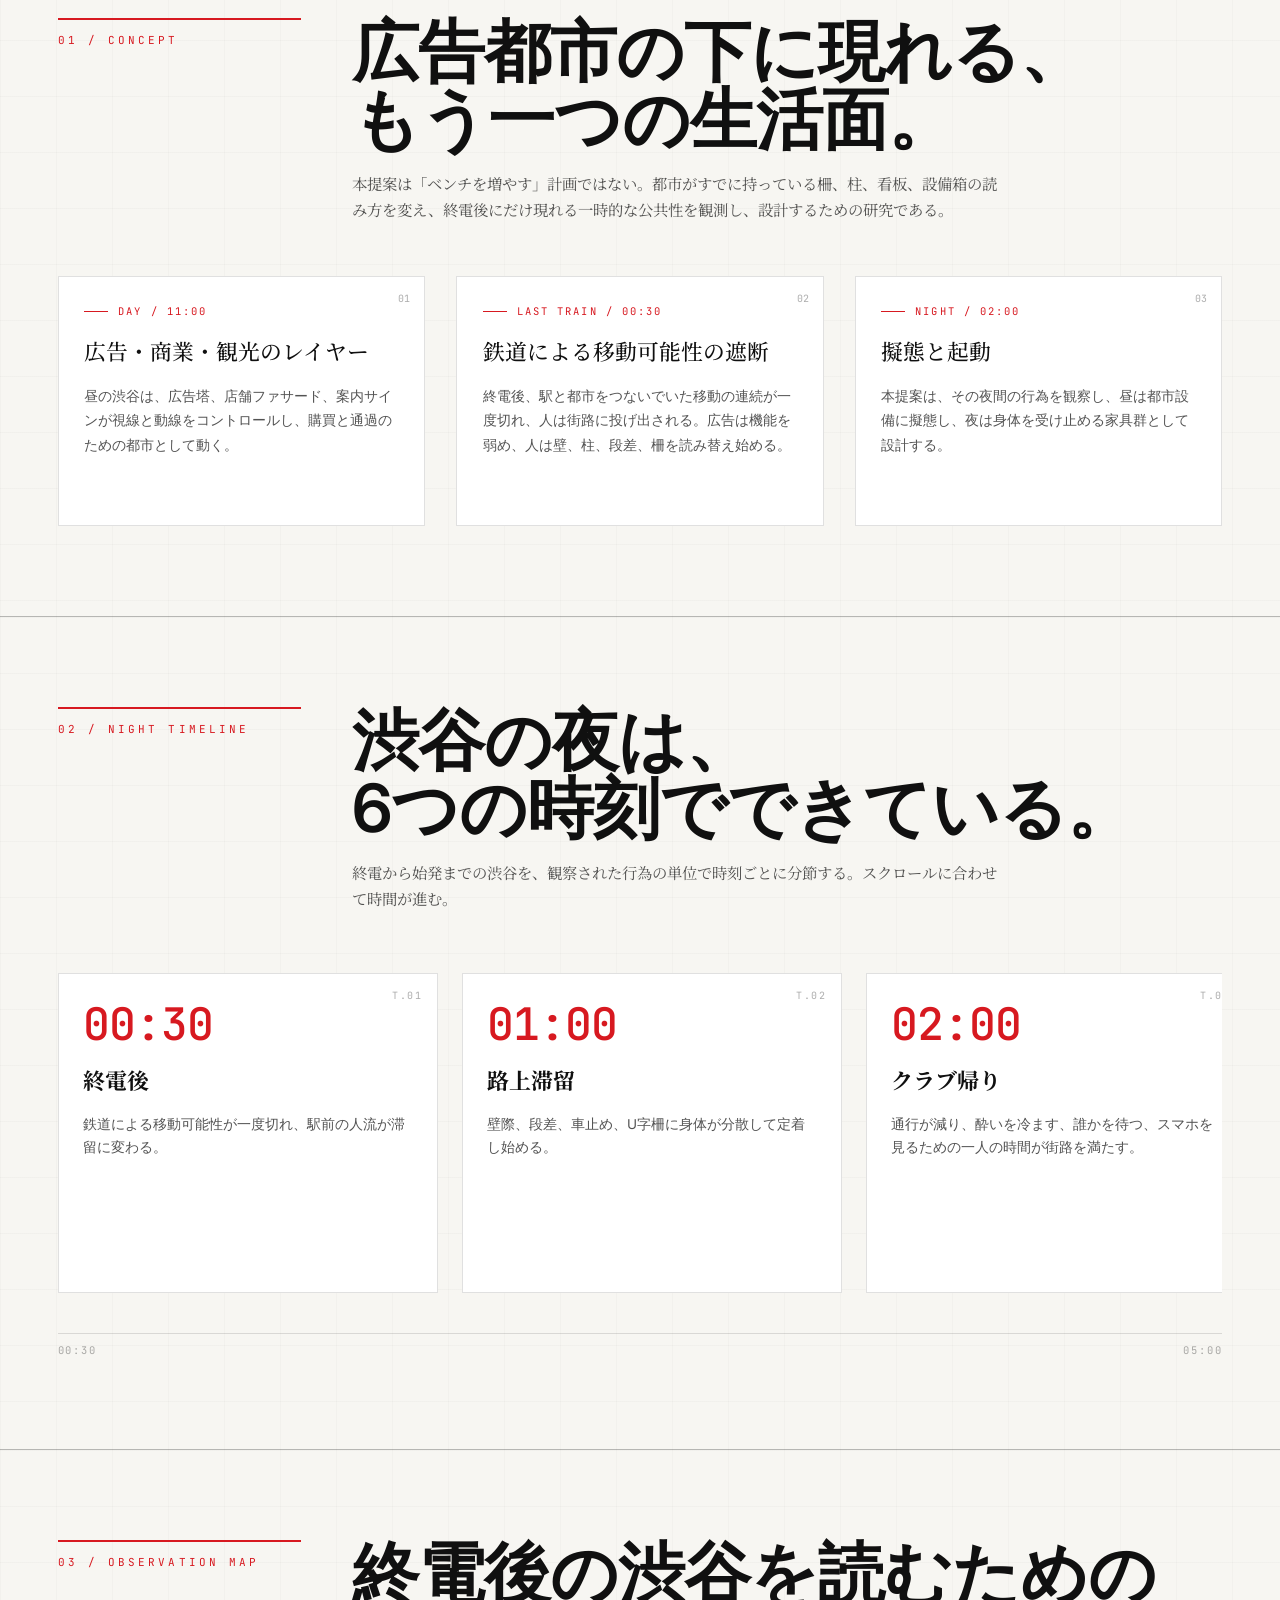
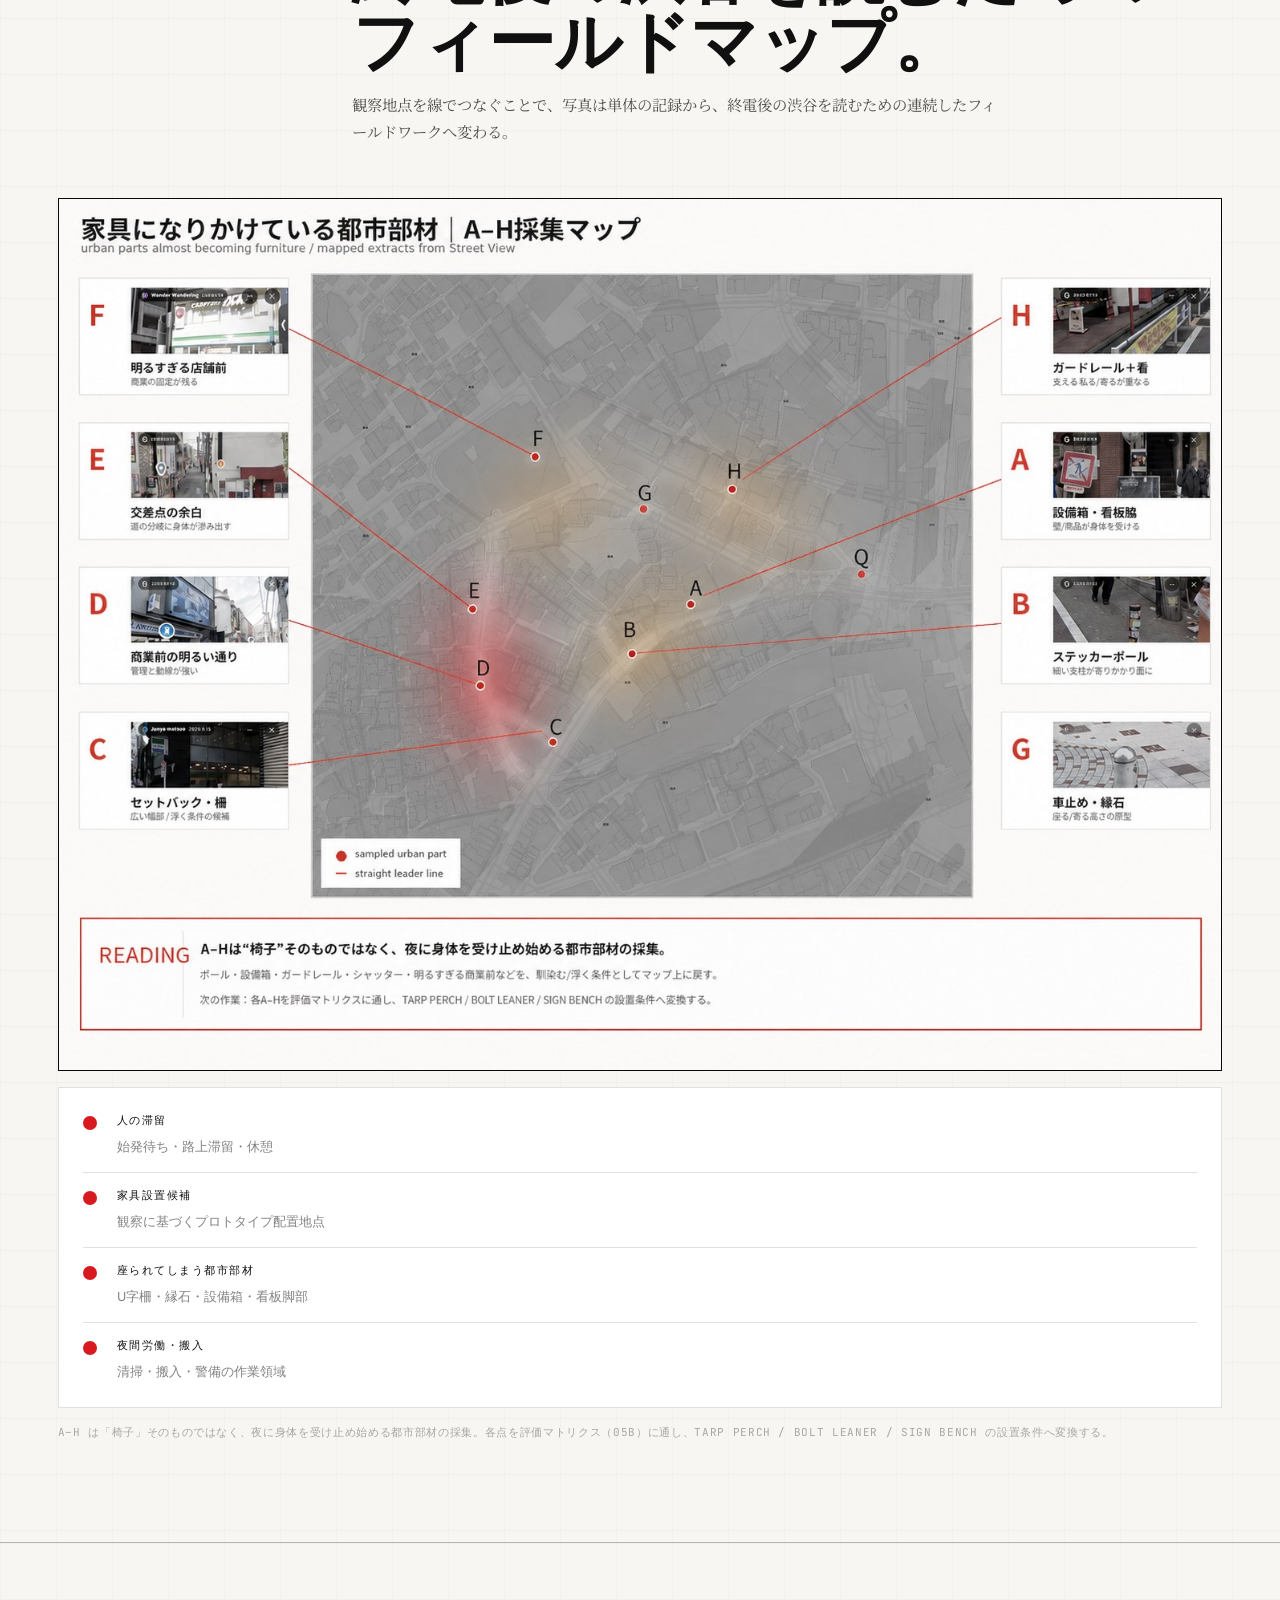
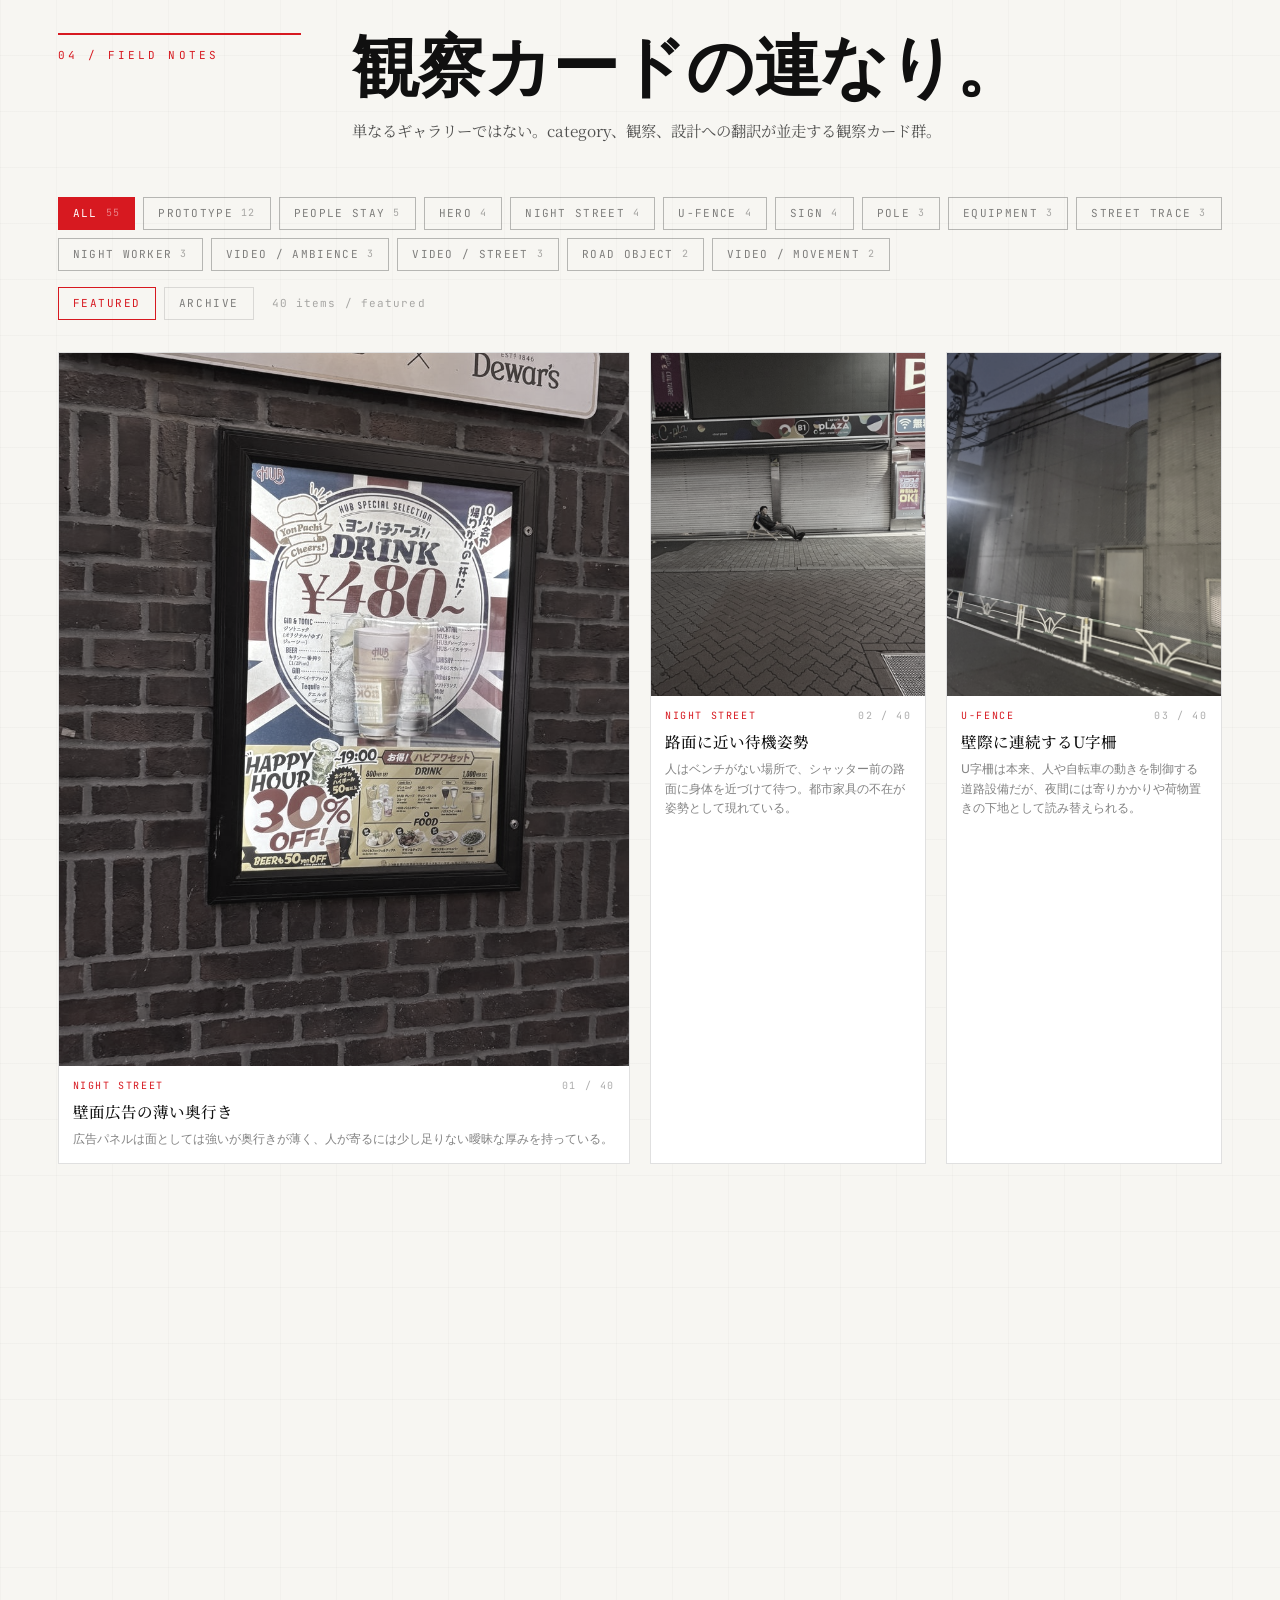
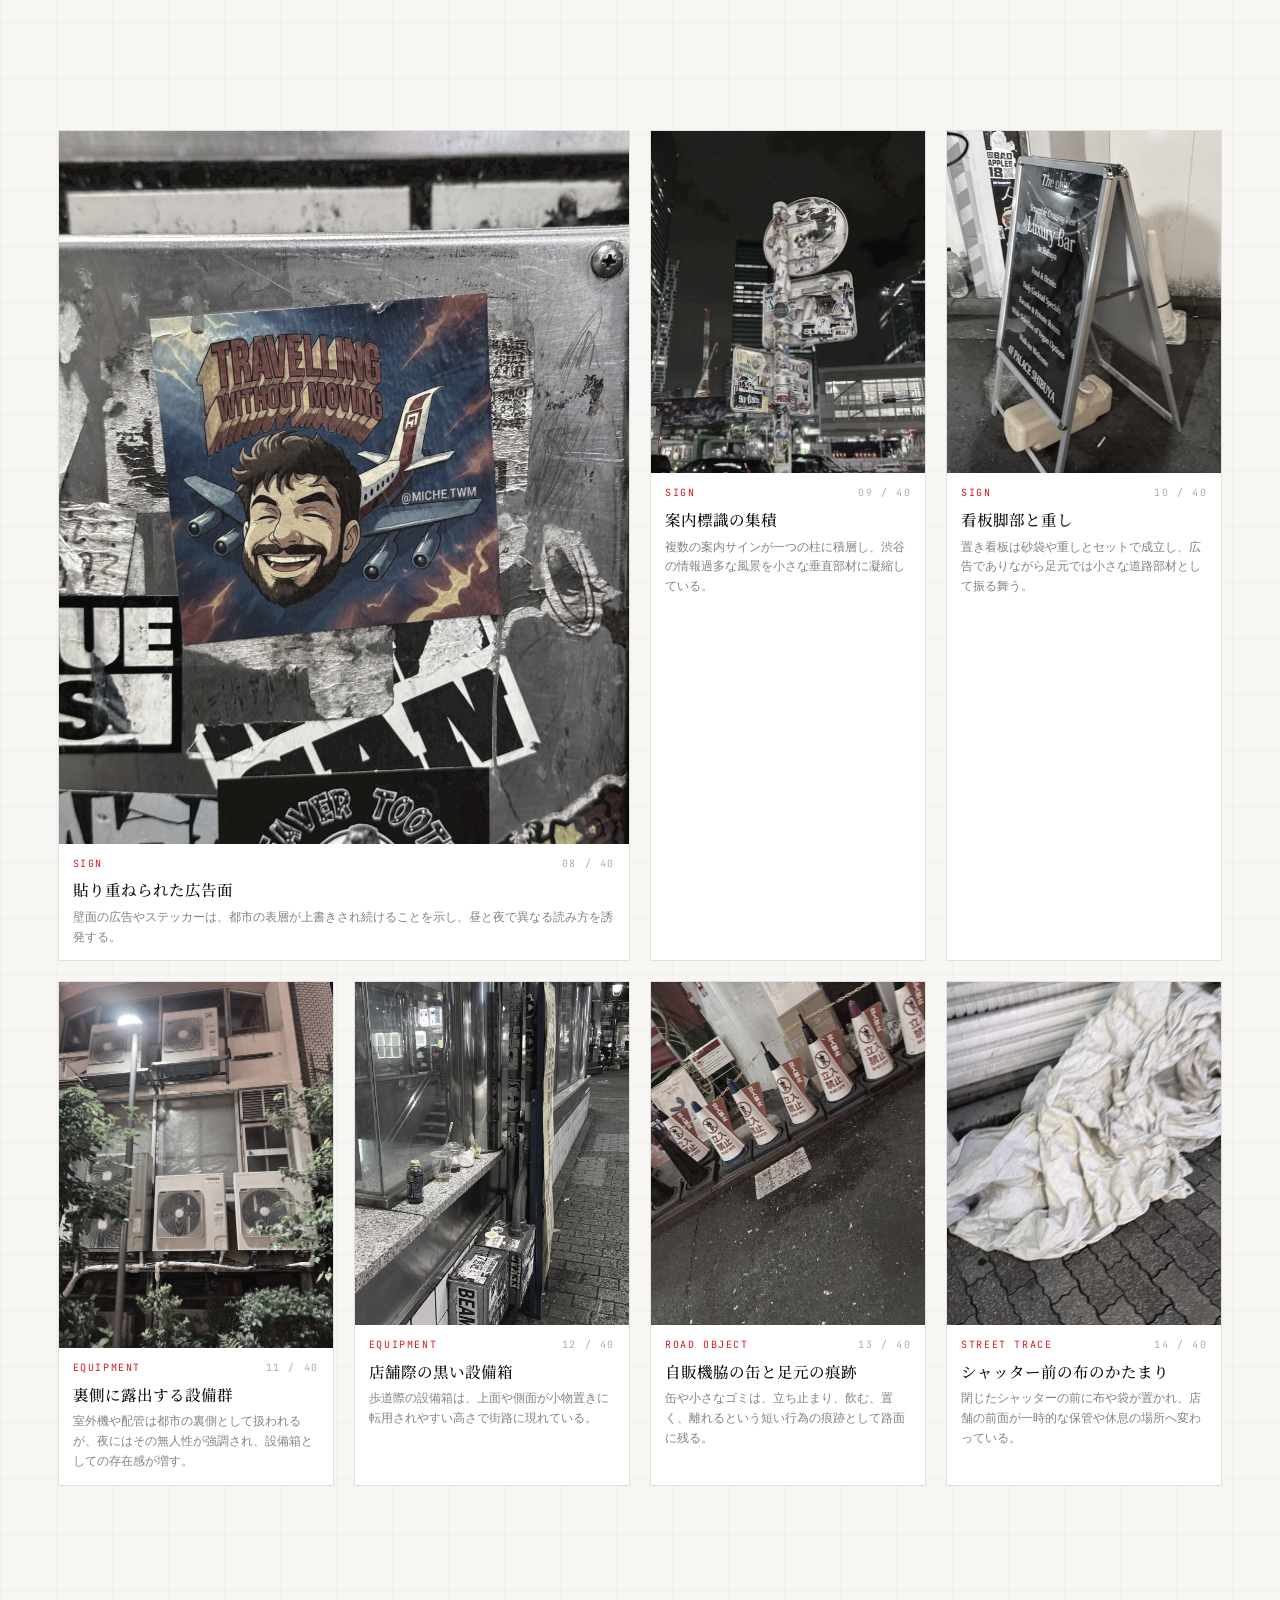
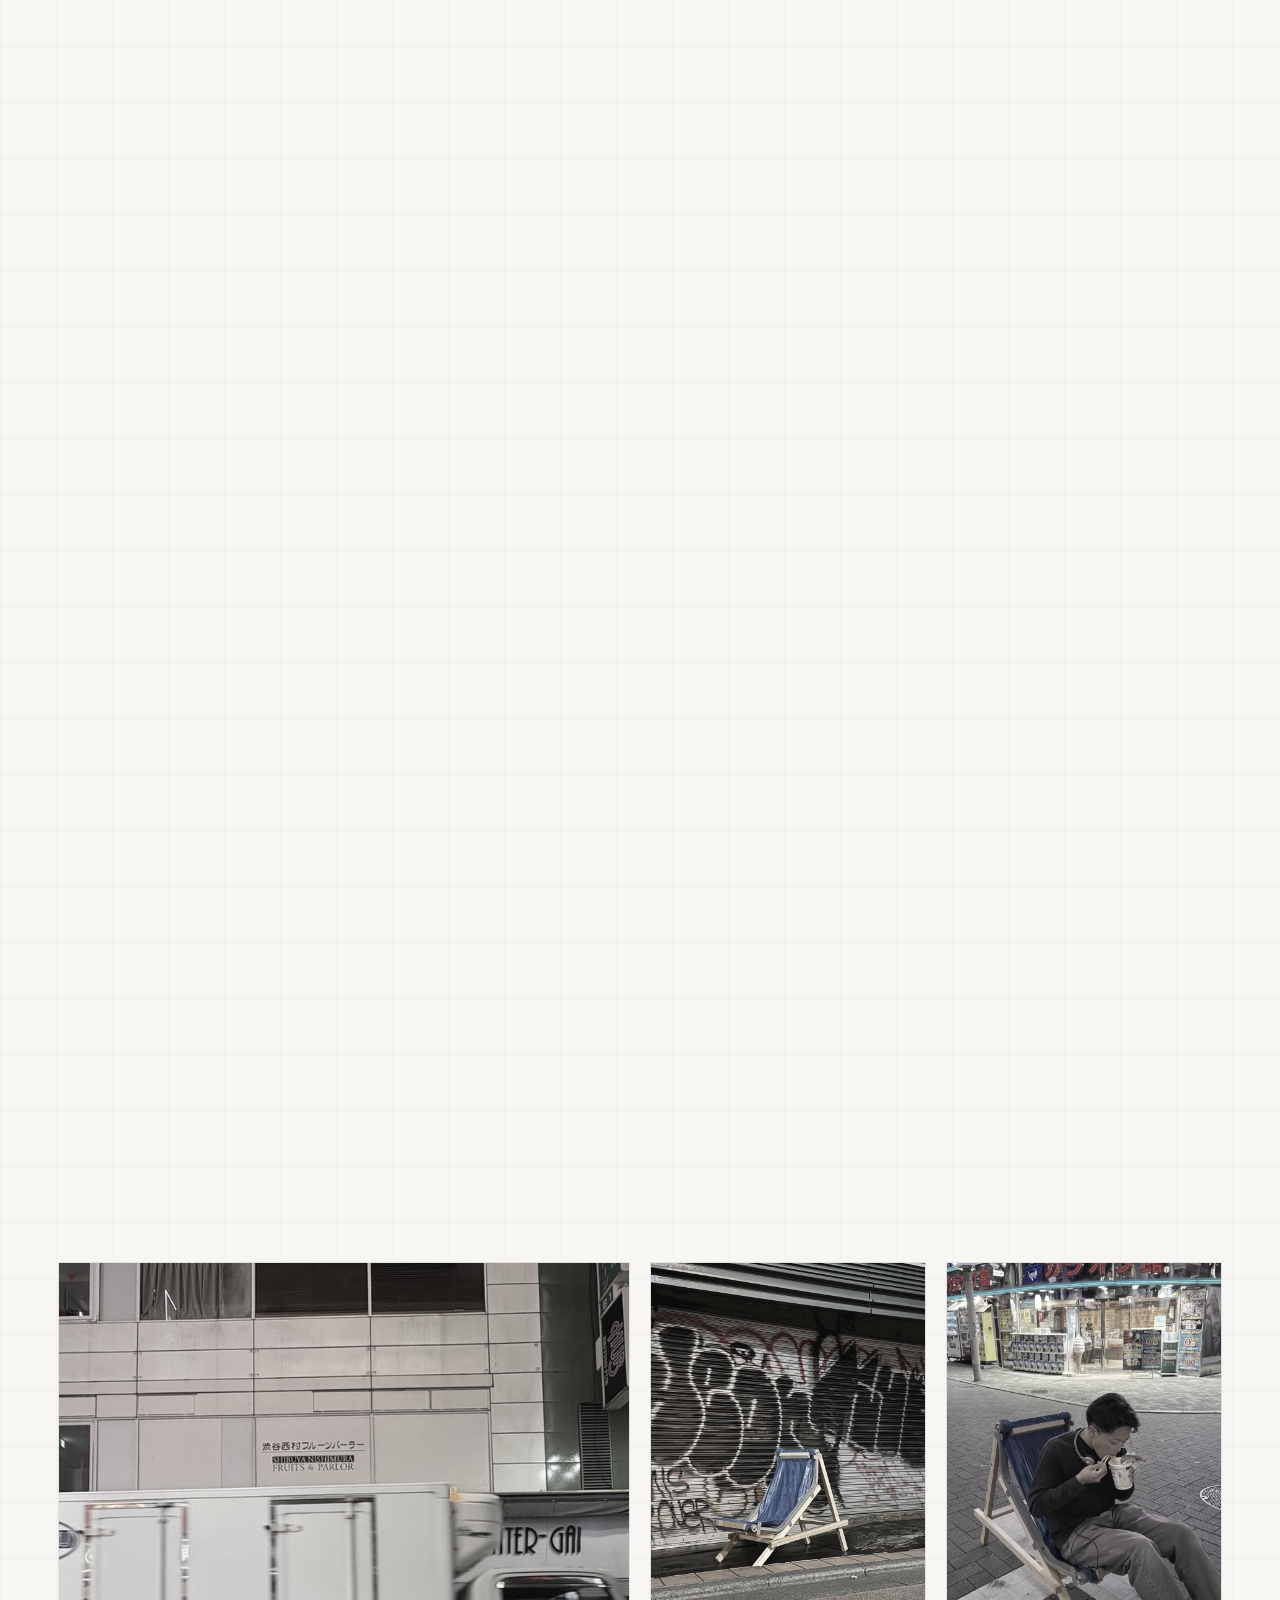
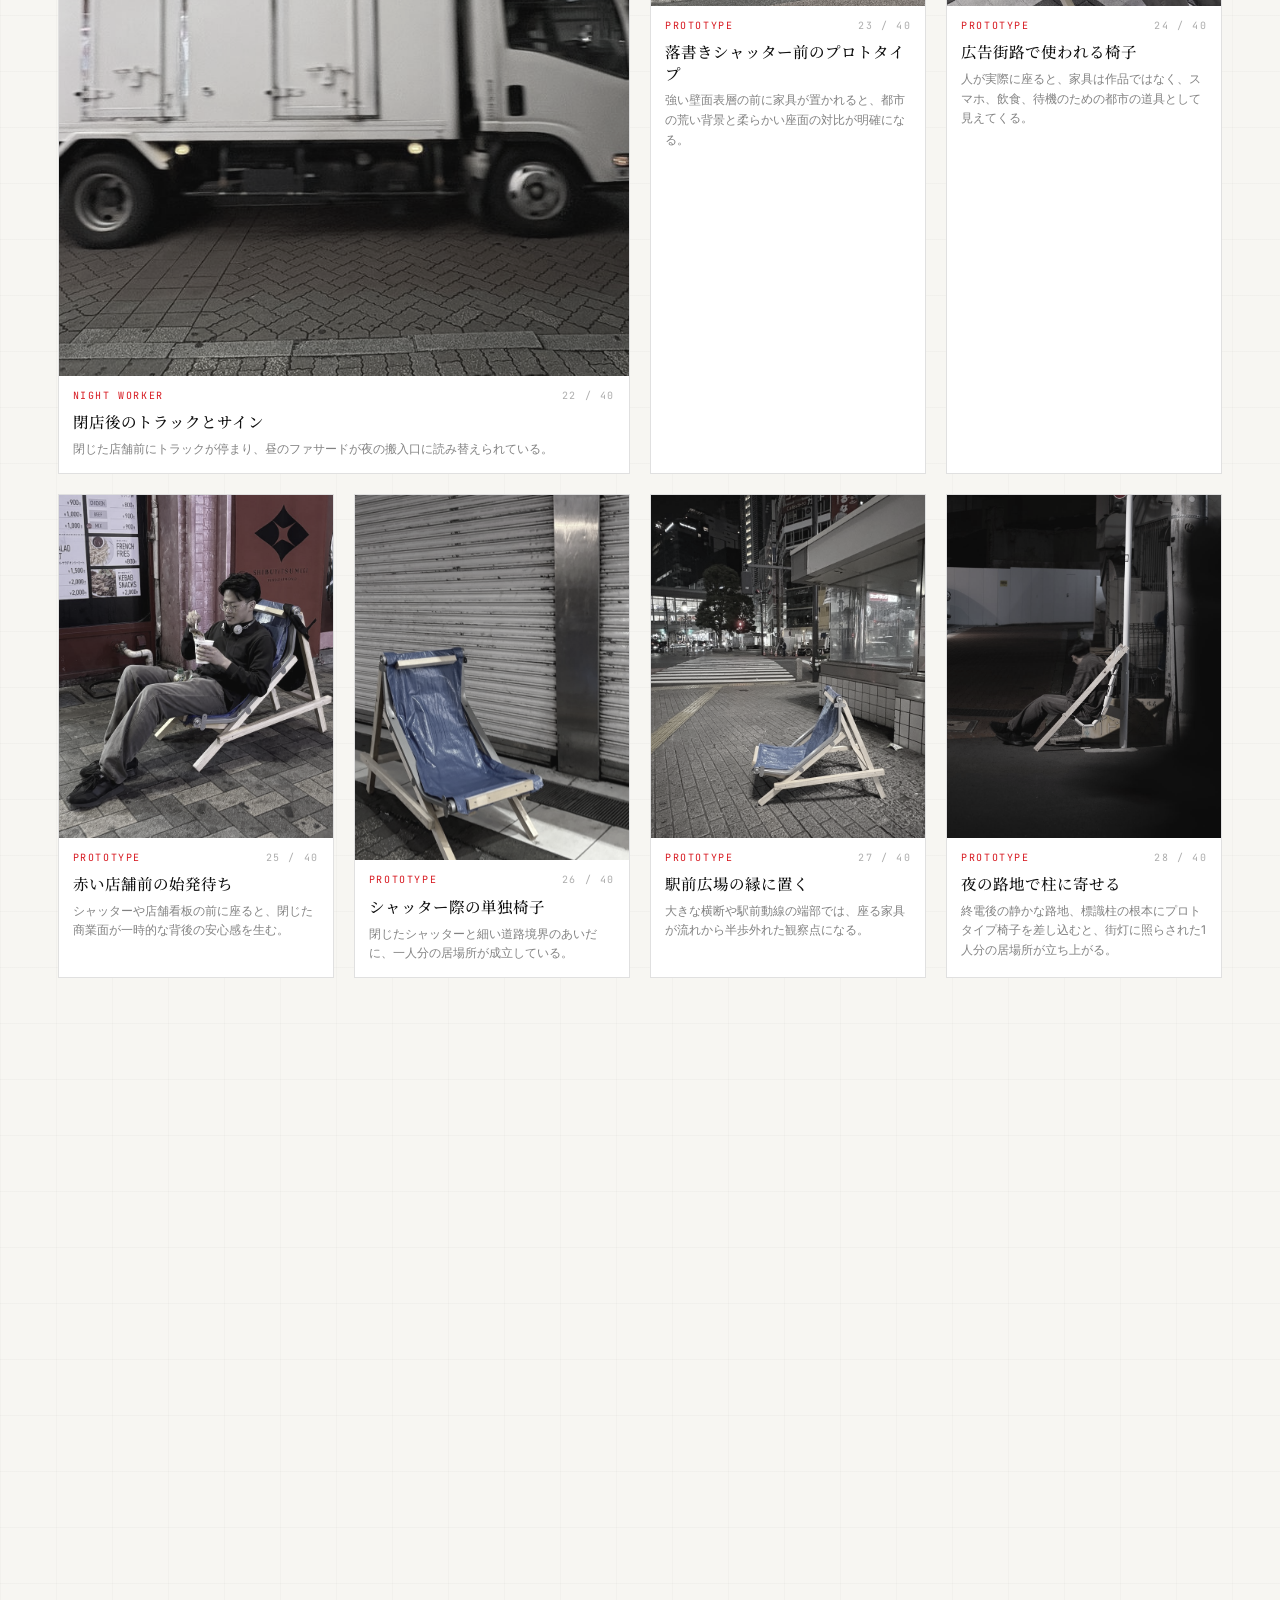
==== commit 510425c3: "Add lineage note for mobile table intervention" ====
--- a/index.html
+++ b/index.html
@@ -263,7 +263,9 @@
               <details class="home-more">
                 <summary>系譜を読む</summary>
                 <div class="home-more-content">
-                  <p>能登での活動、工房での制作、走るこたつは、完成品を置くよりも、使う人が参加しながら場をつくるための補助的な背景である。渋谷ではその考え方を、L字腰掛けという小さな建築ディテールへ絞り込む。</p>
+                  <p class="home-more-kicker">Other Interventions</p>
+                  <p>L字腰掛け、能登、工房、走るこたつは、都市や場所に小さく介入するための系譜である。</p>
+                  <p>能登での復興実践、工房での制作、走るこたつのような可動する居場所は補助的な文脈として扱う。今回の最終提案は、Qフロント外装に収納されるL字腰掛けである。</p>
                   <a href="lineage/">Lineageで背景を読む</a>
                 </div>
               </details>
--- a/style.css
+++ b/style.css
@@ -3064,6 +3064,19 @@
   margin: 0;
 }
 
+.home-more-content .home-more-kicker {
+  margin: 18px 0 8px;
+  color: var(--accent);
+  font-family: var(--font-mono);
+  font-size: 10px;
+  font-weight: 700;
+  letter-spacing: 0.1em;
+}
+
+.home-more-content .home-more-kicker + p {
+  margin-bottom: 10px;
+}
+
 .home-more-content ul {
   margin: 0;
   padding-left: 1.2em;
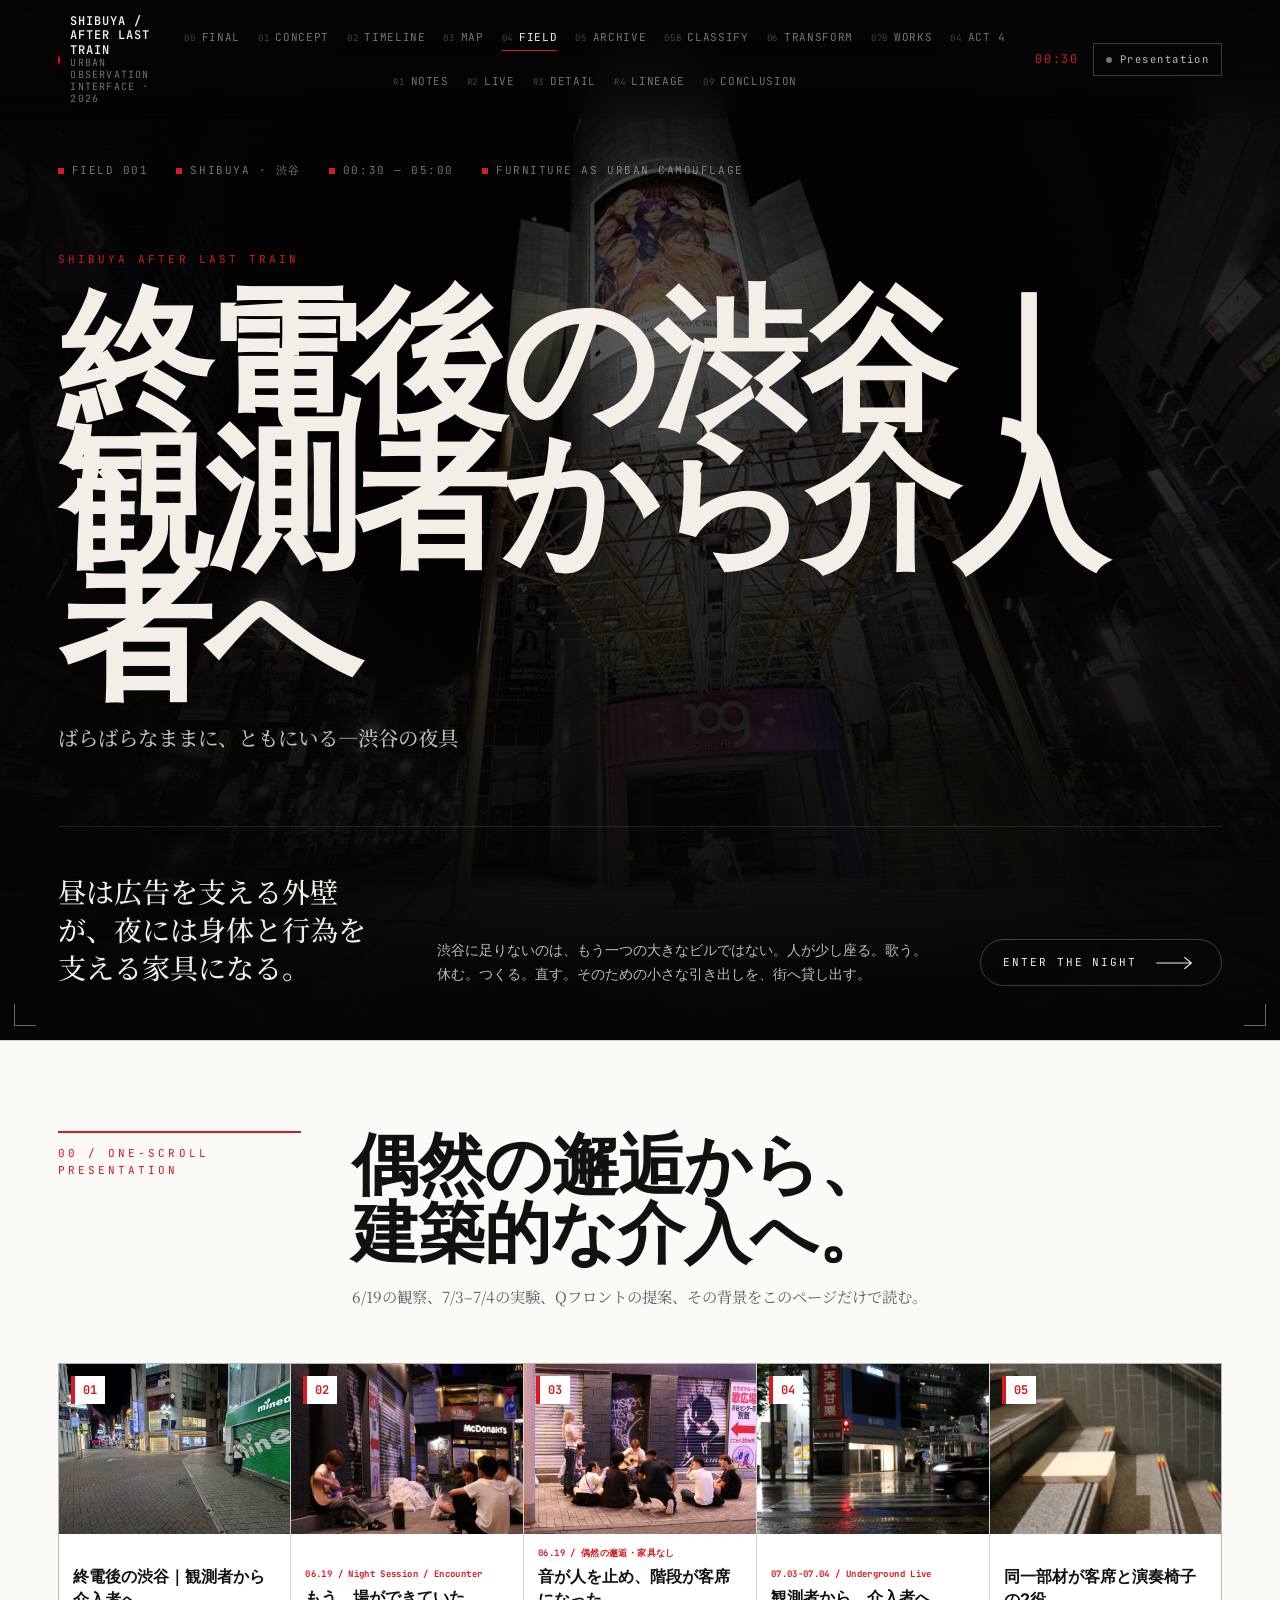
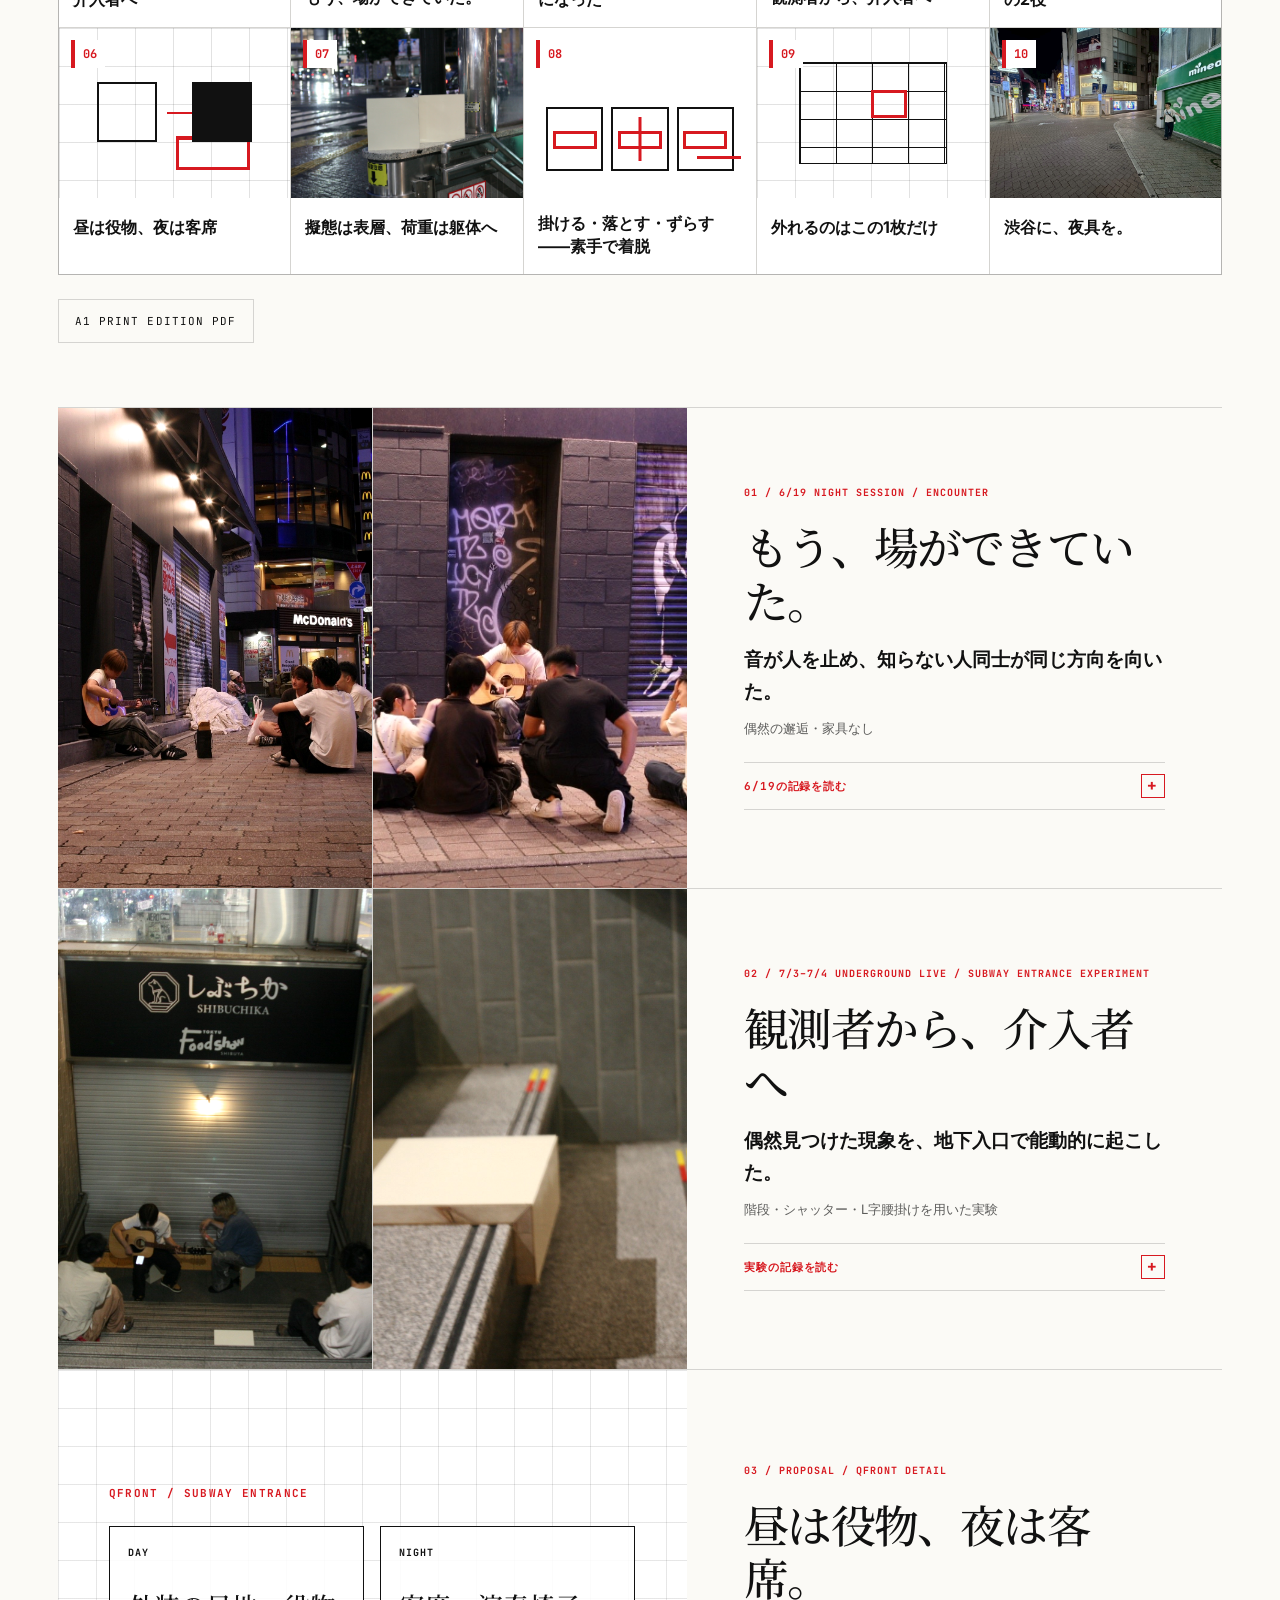
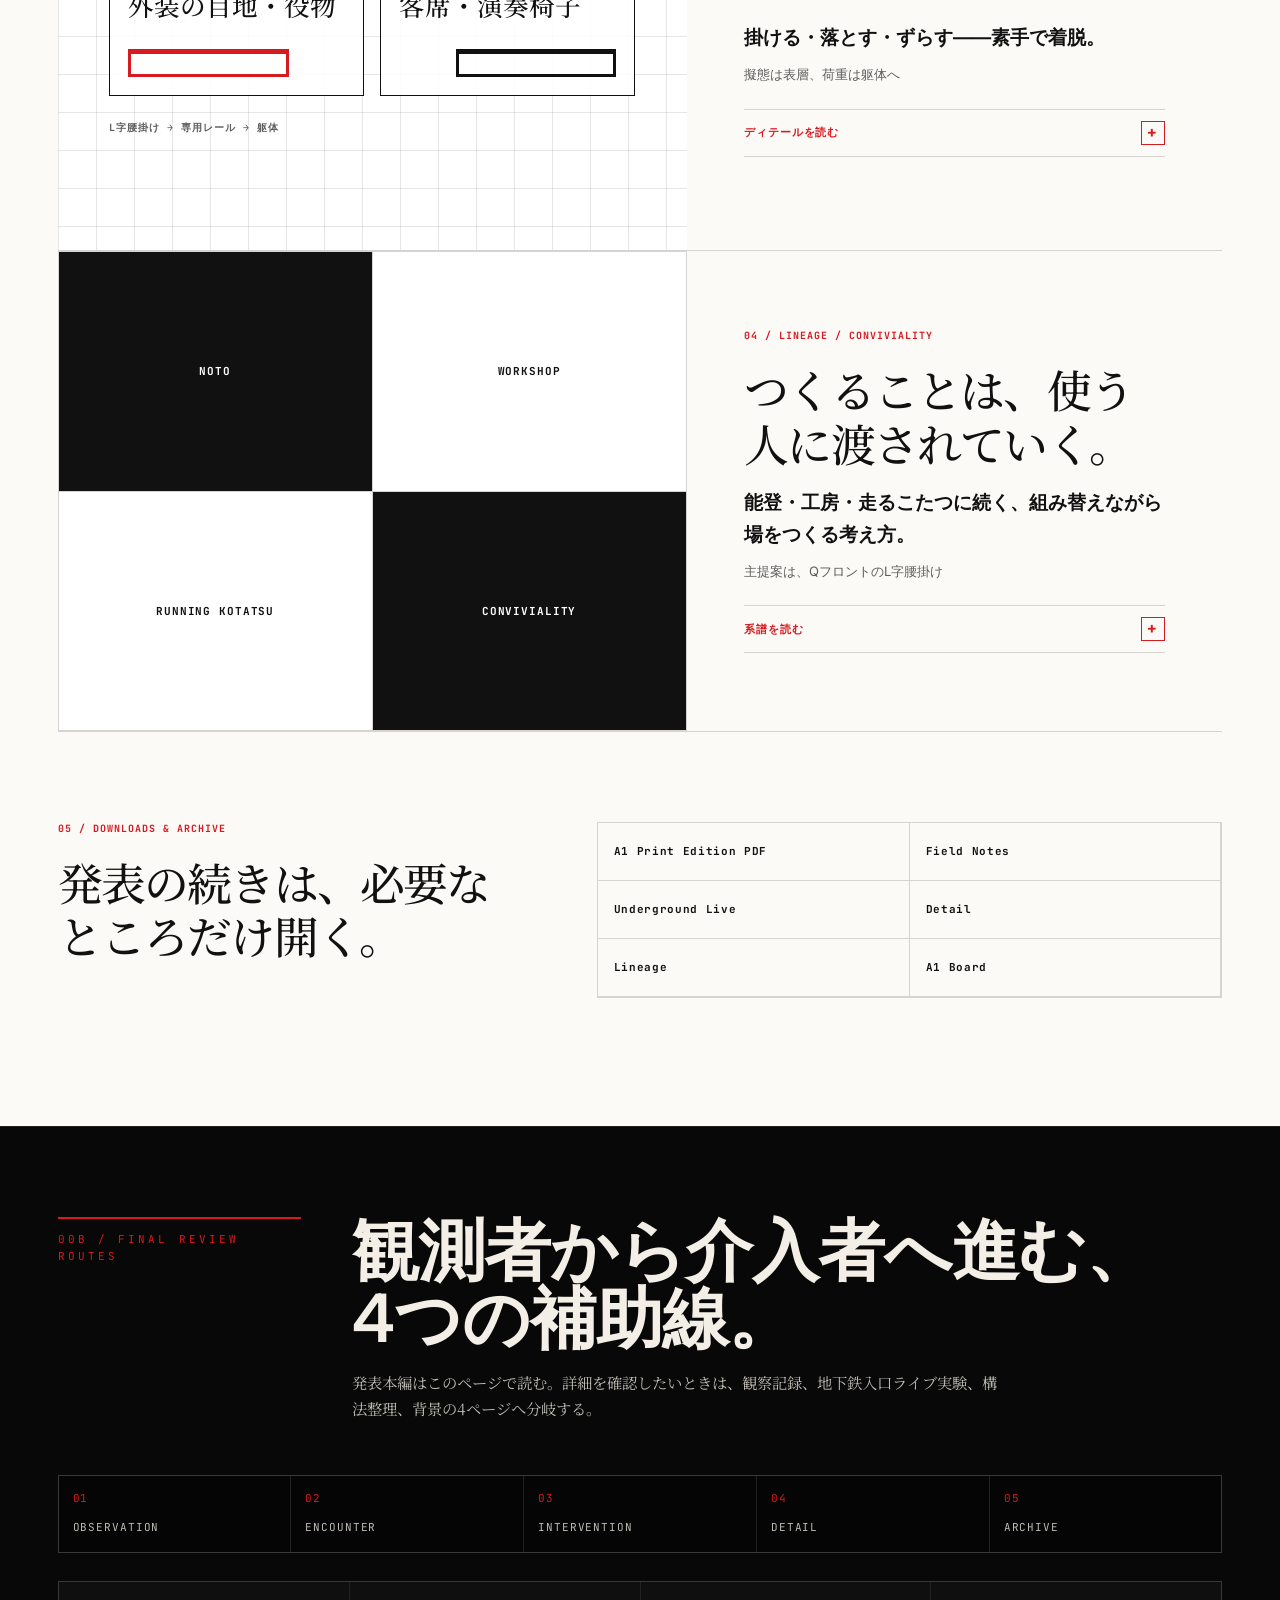
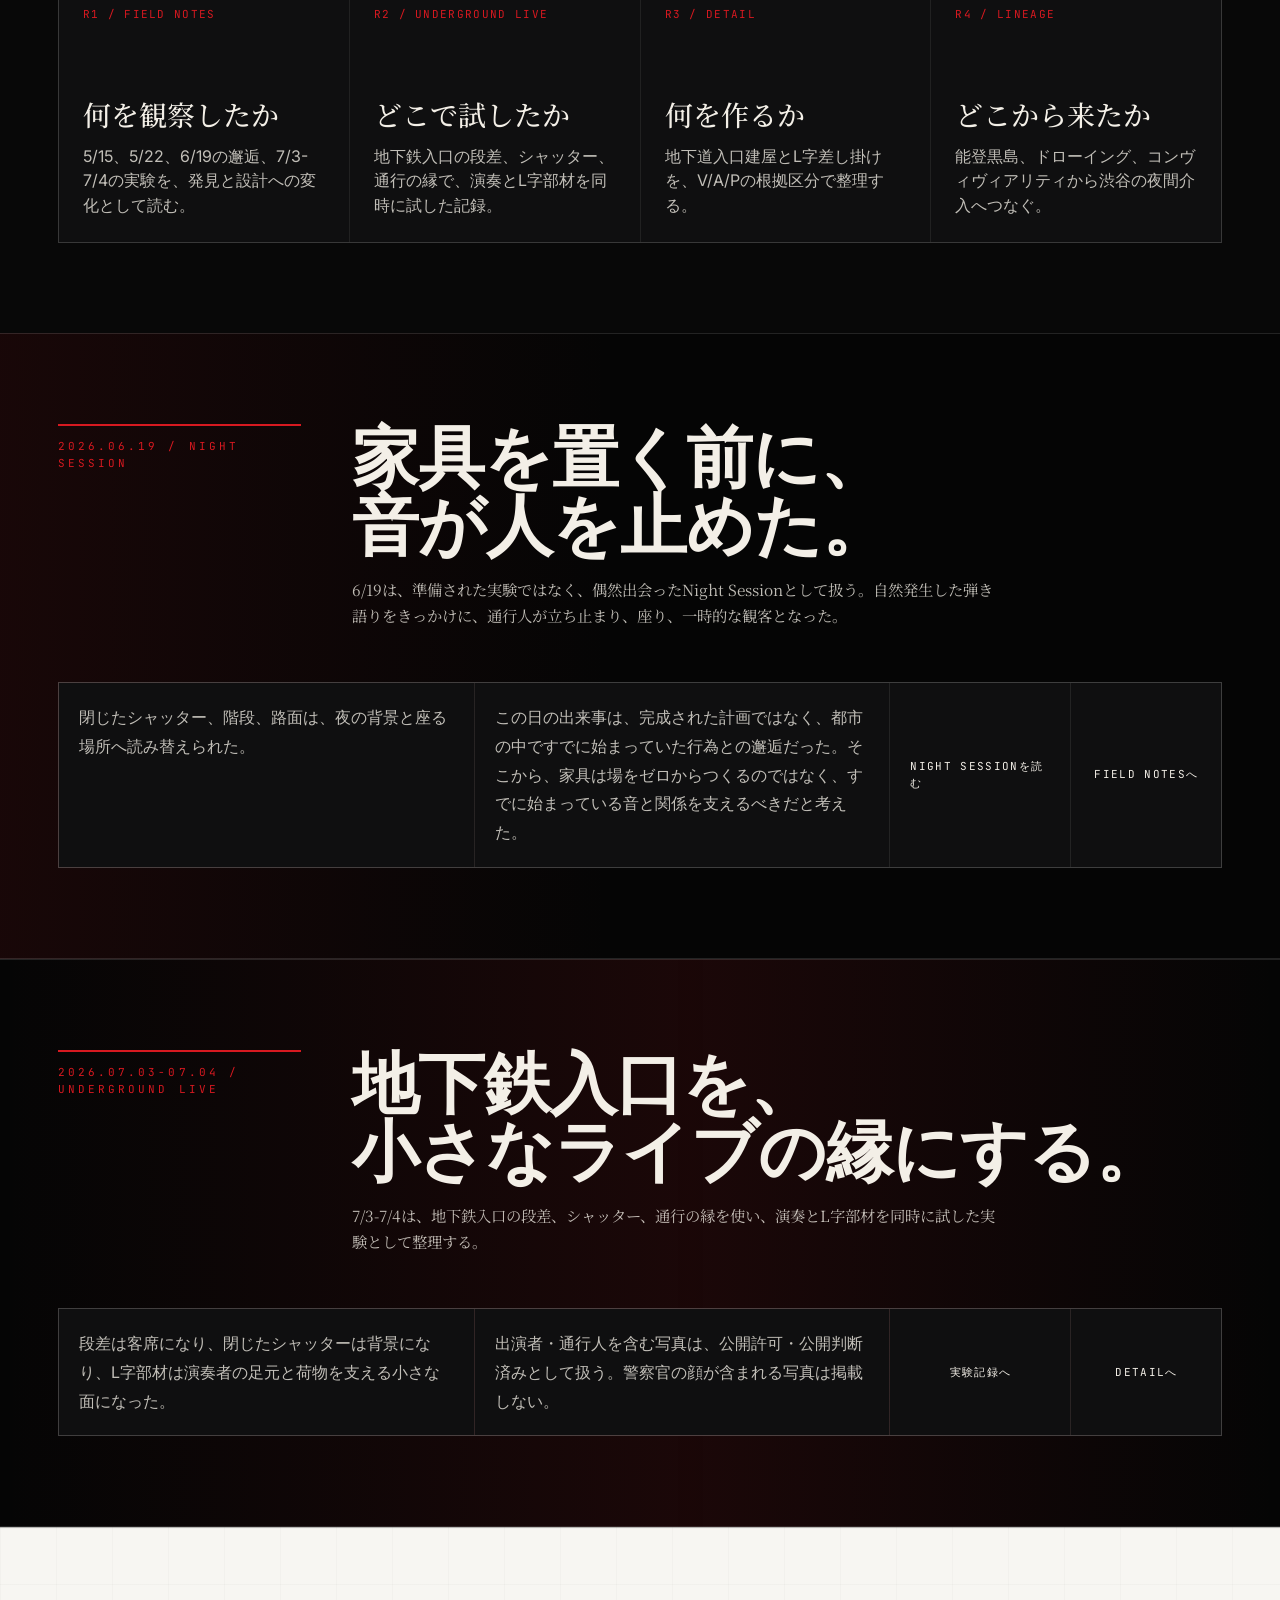
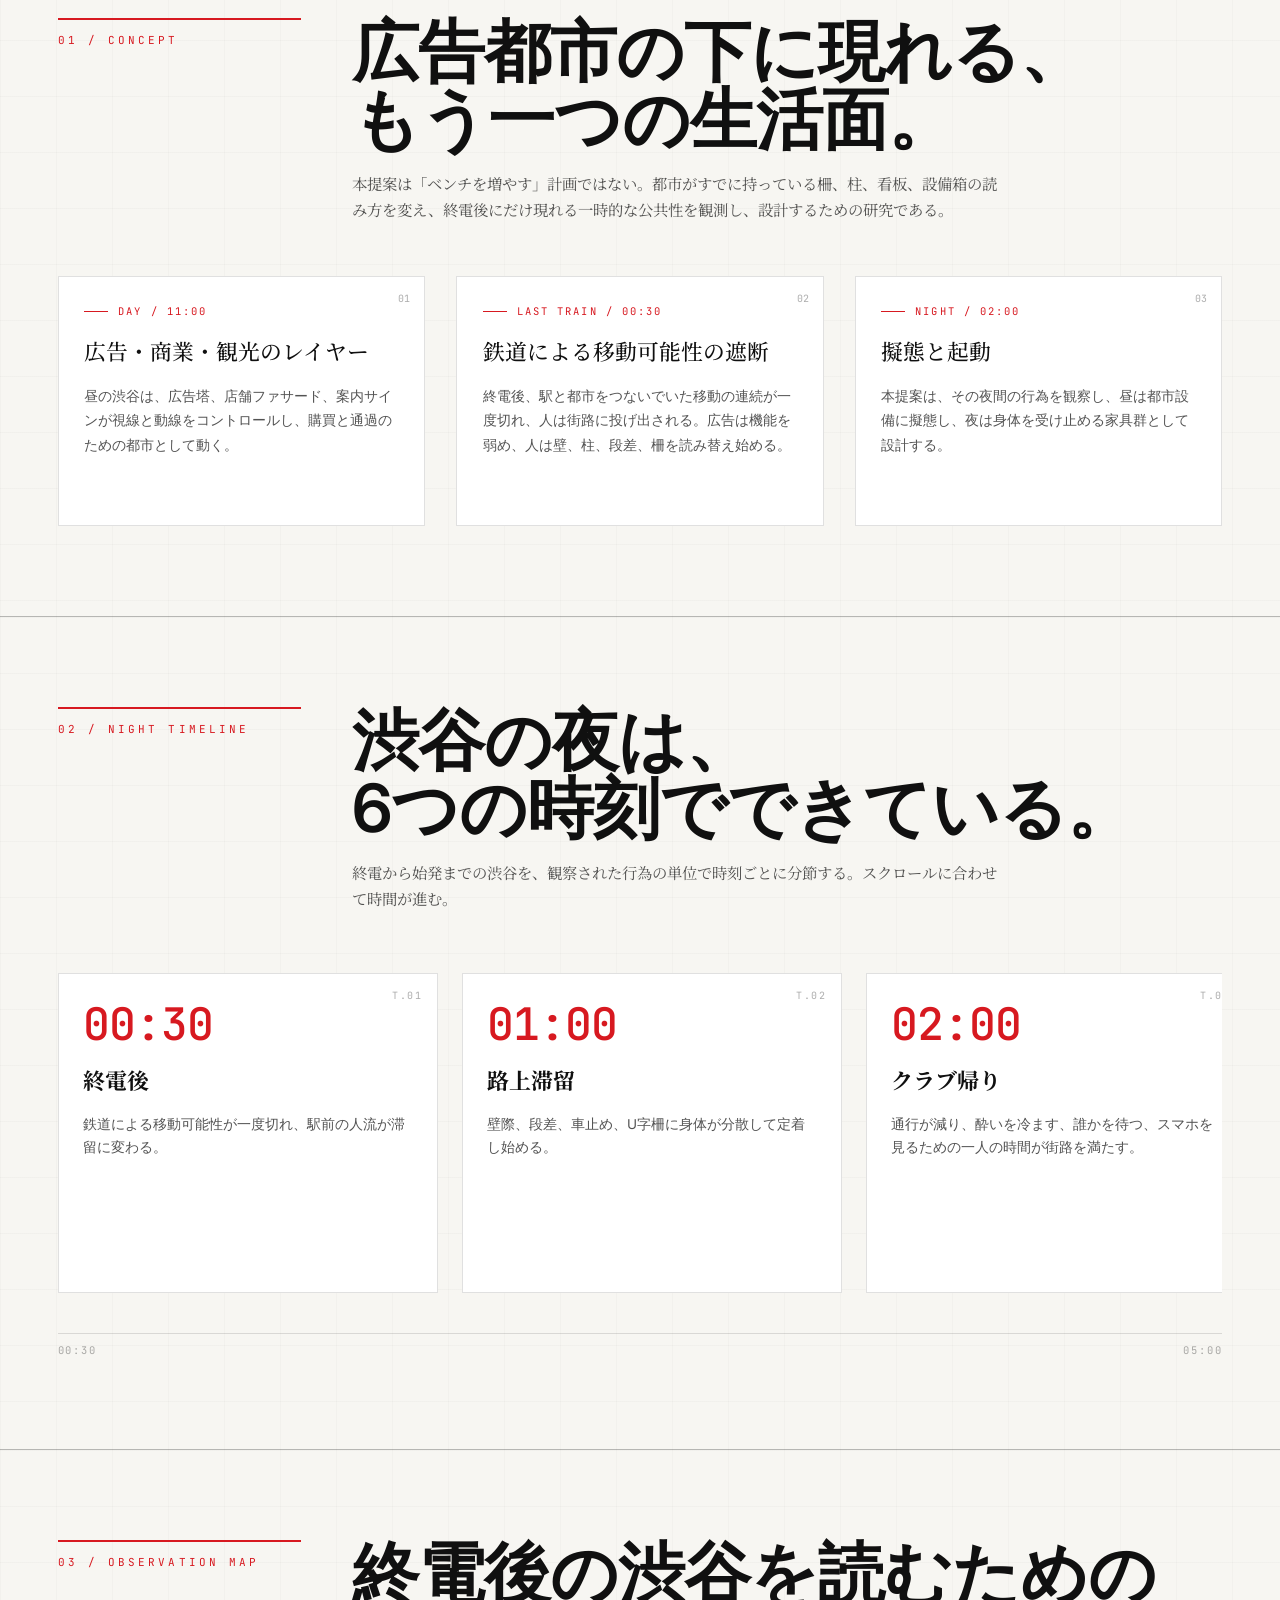
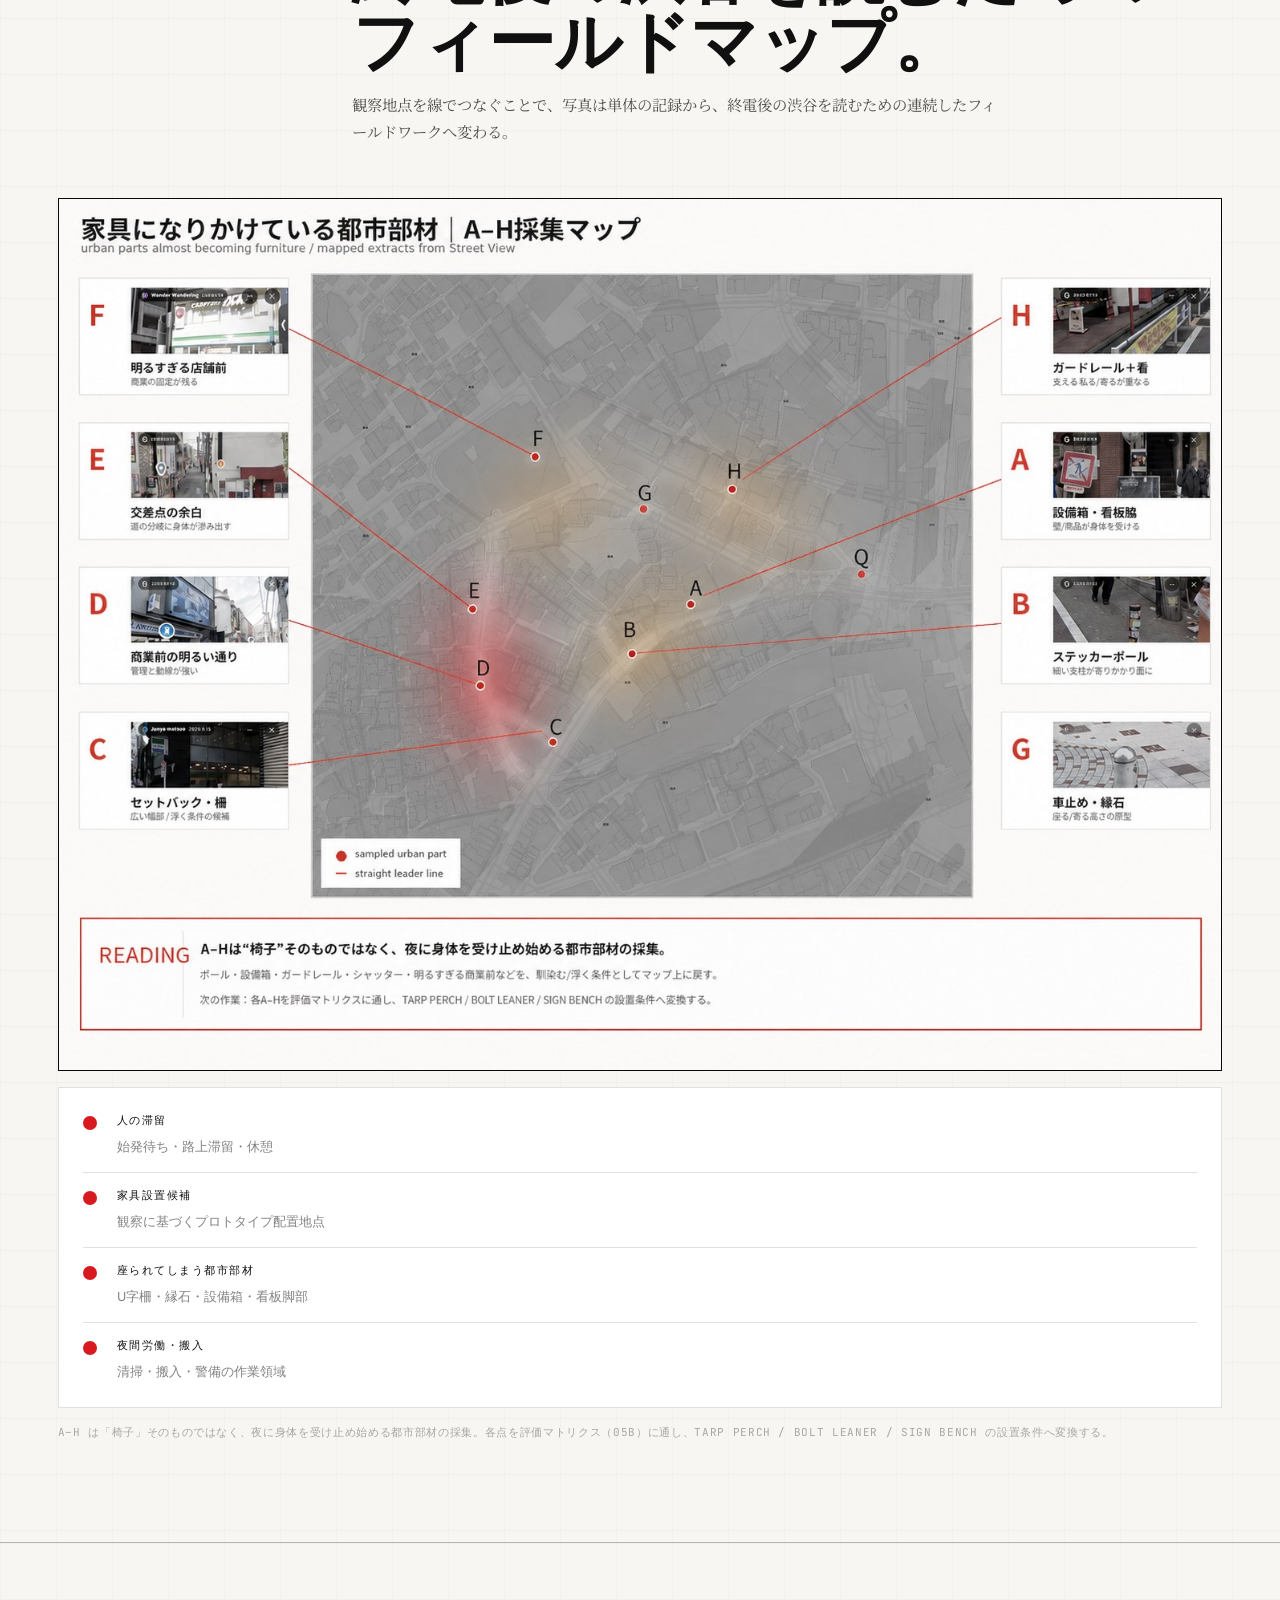
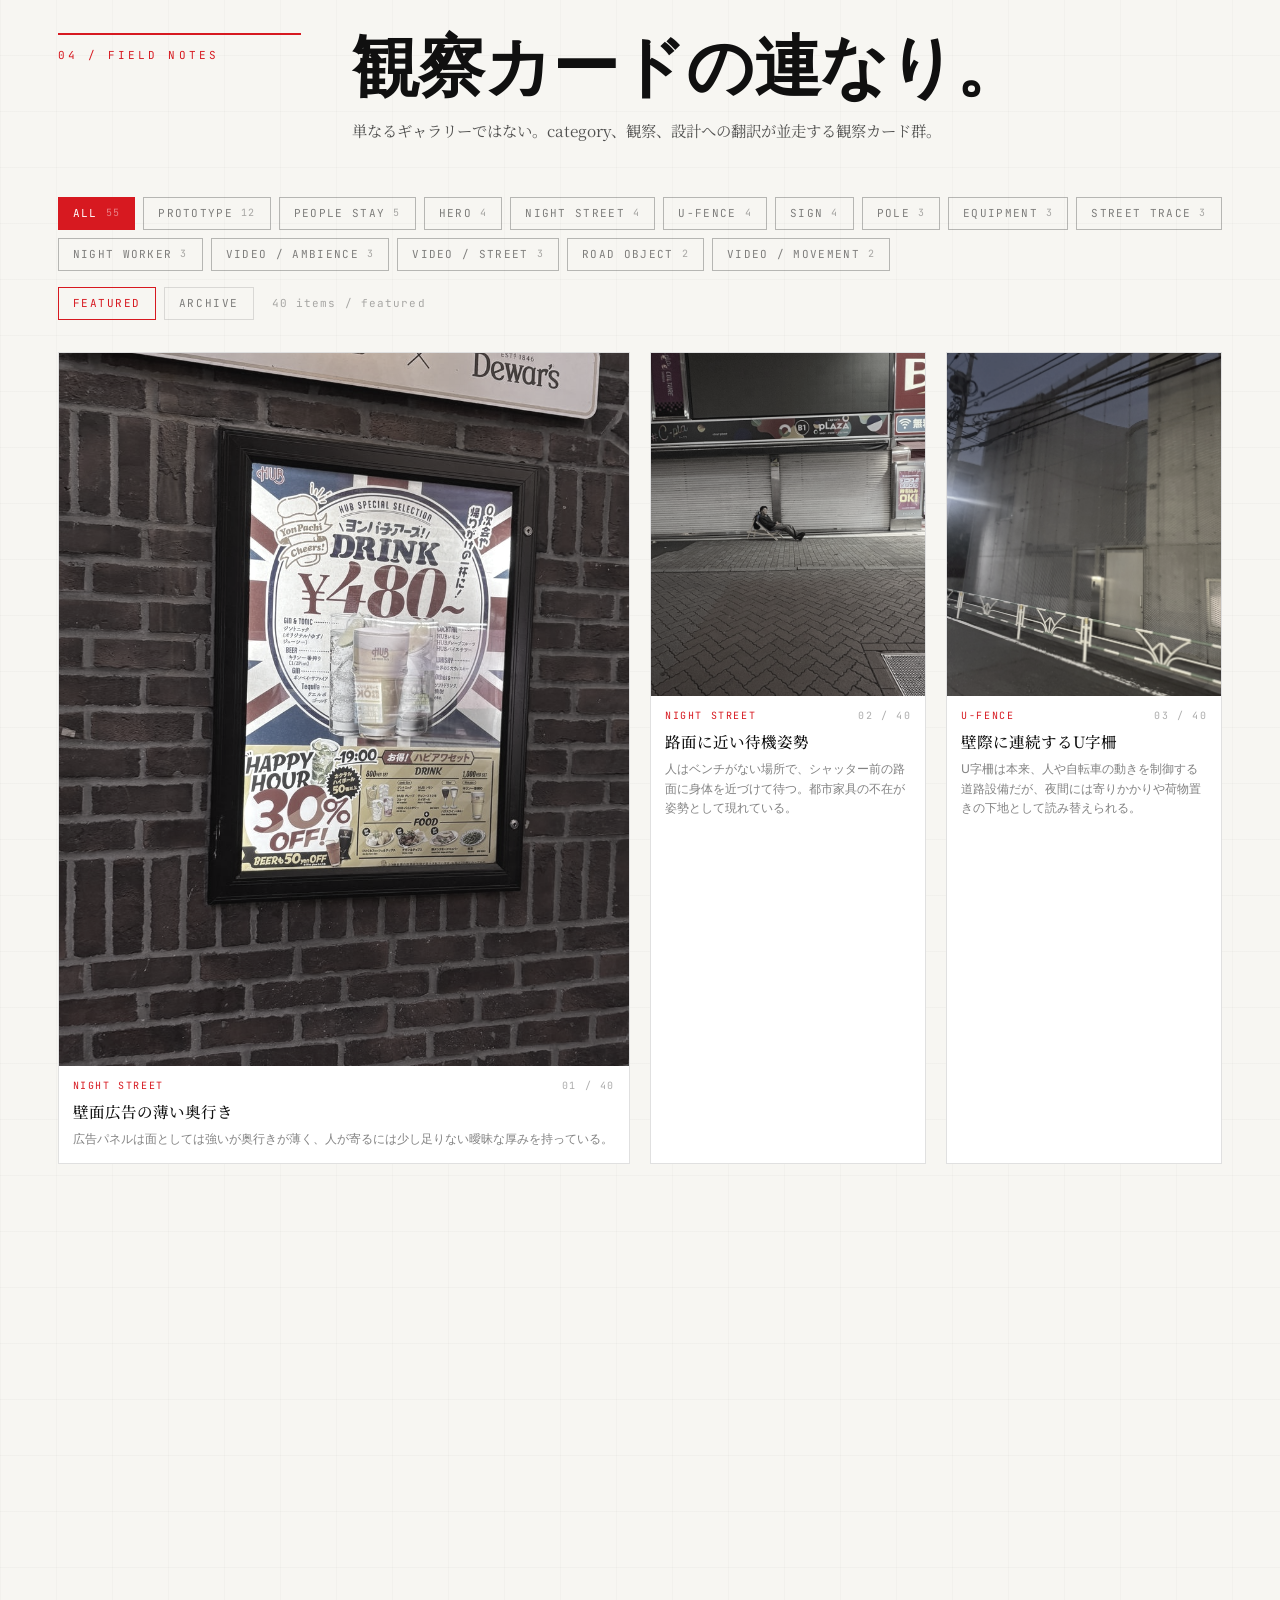
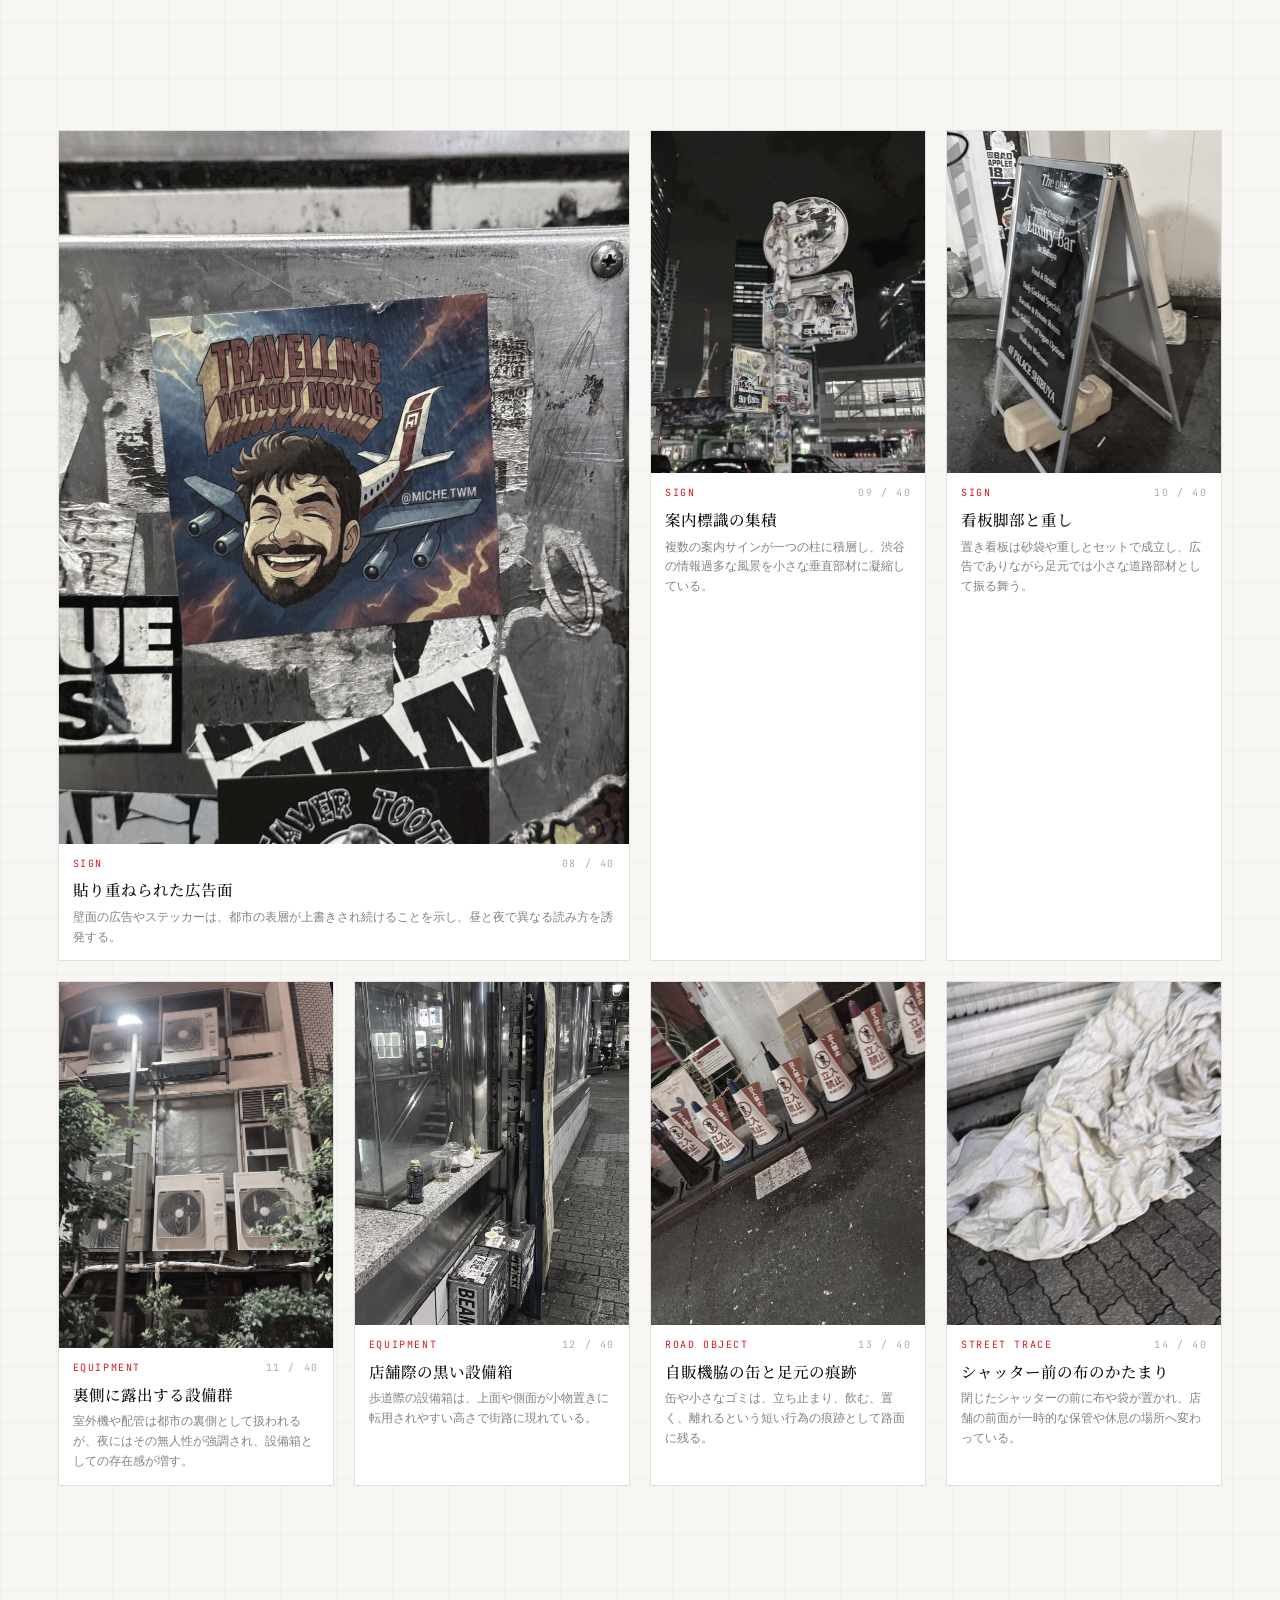
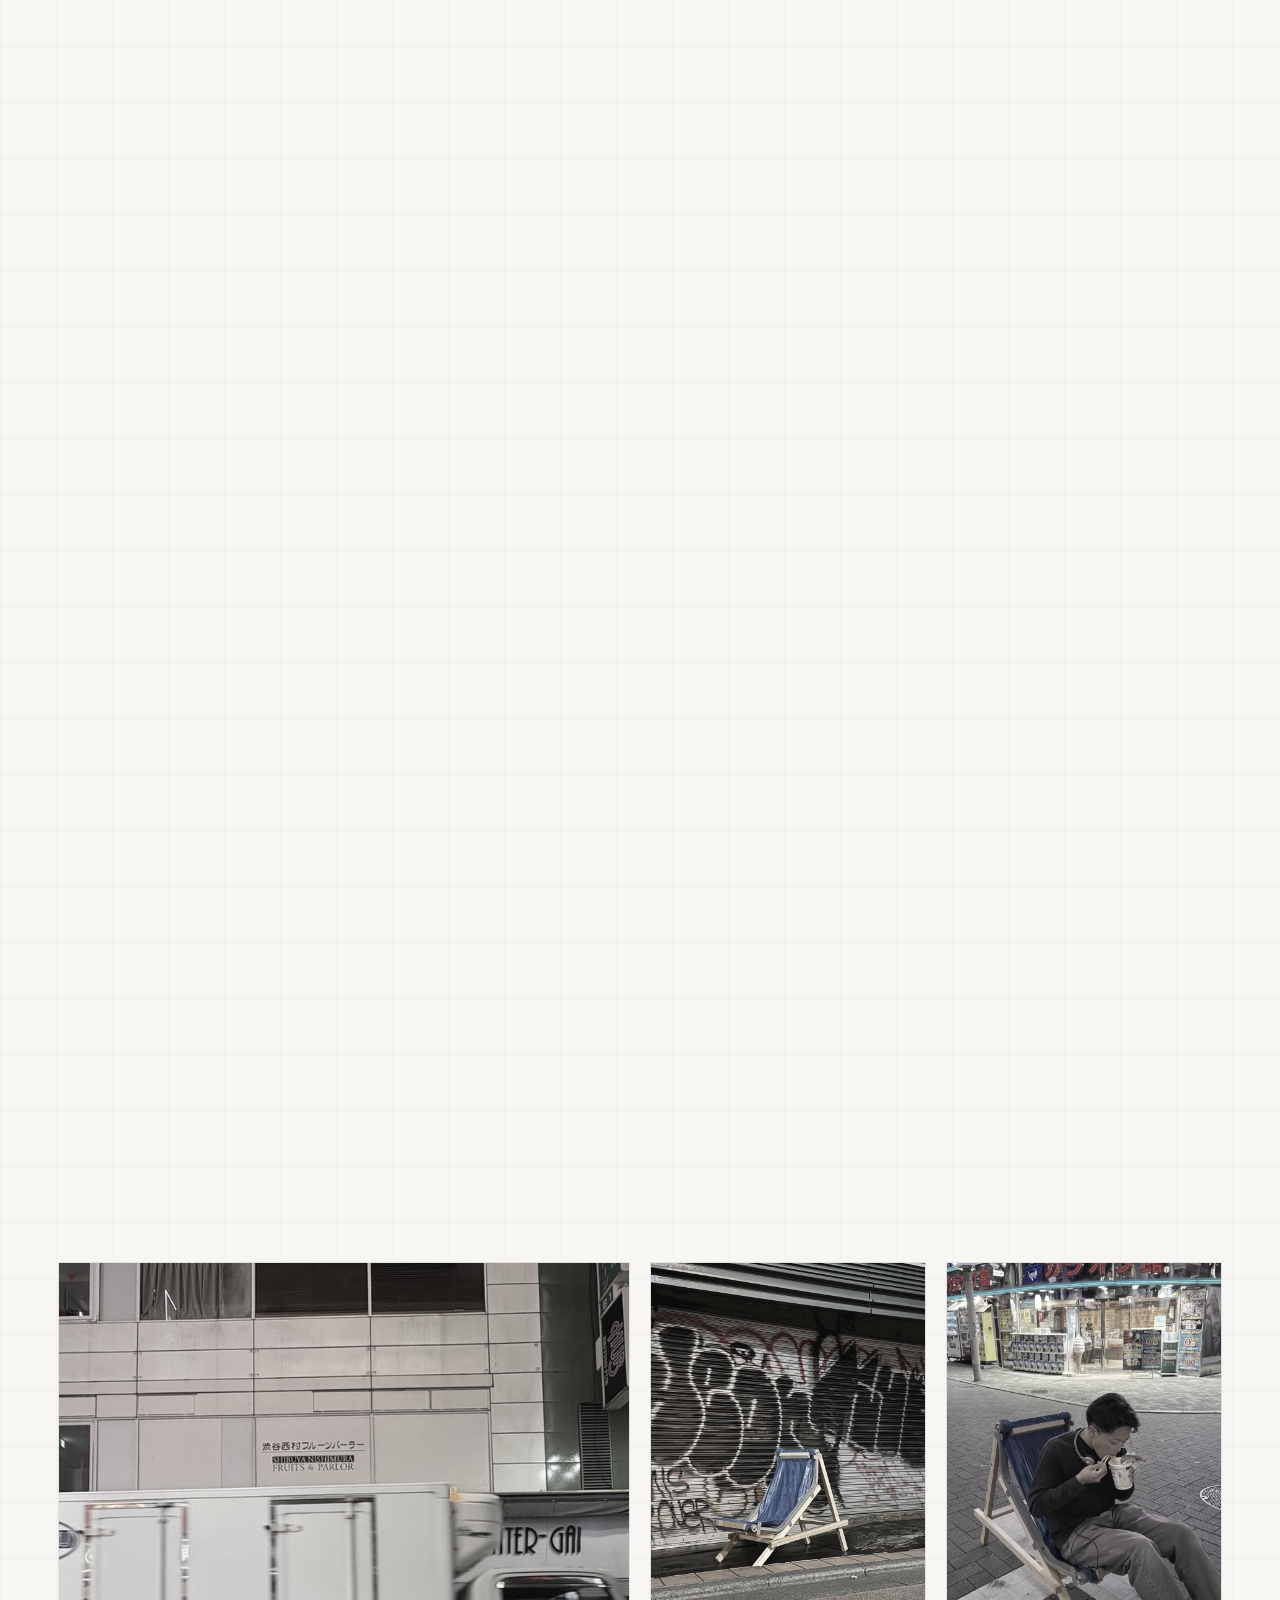
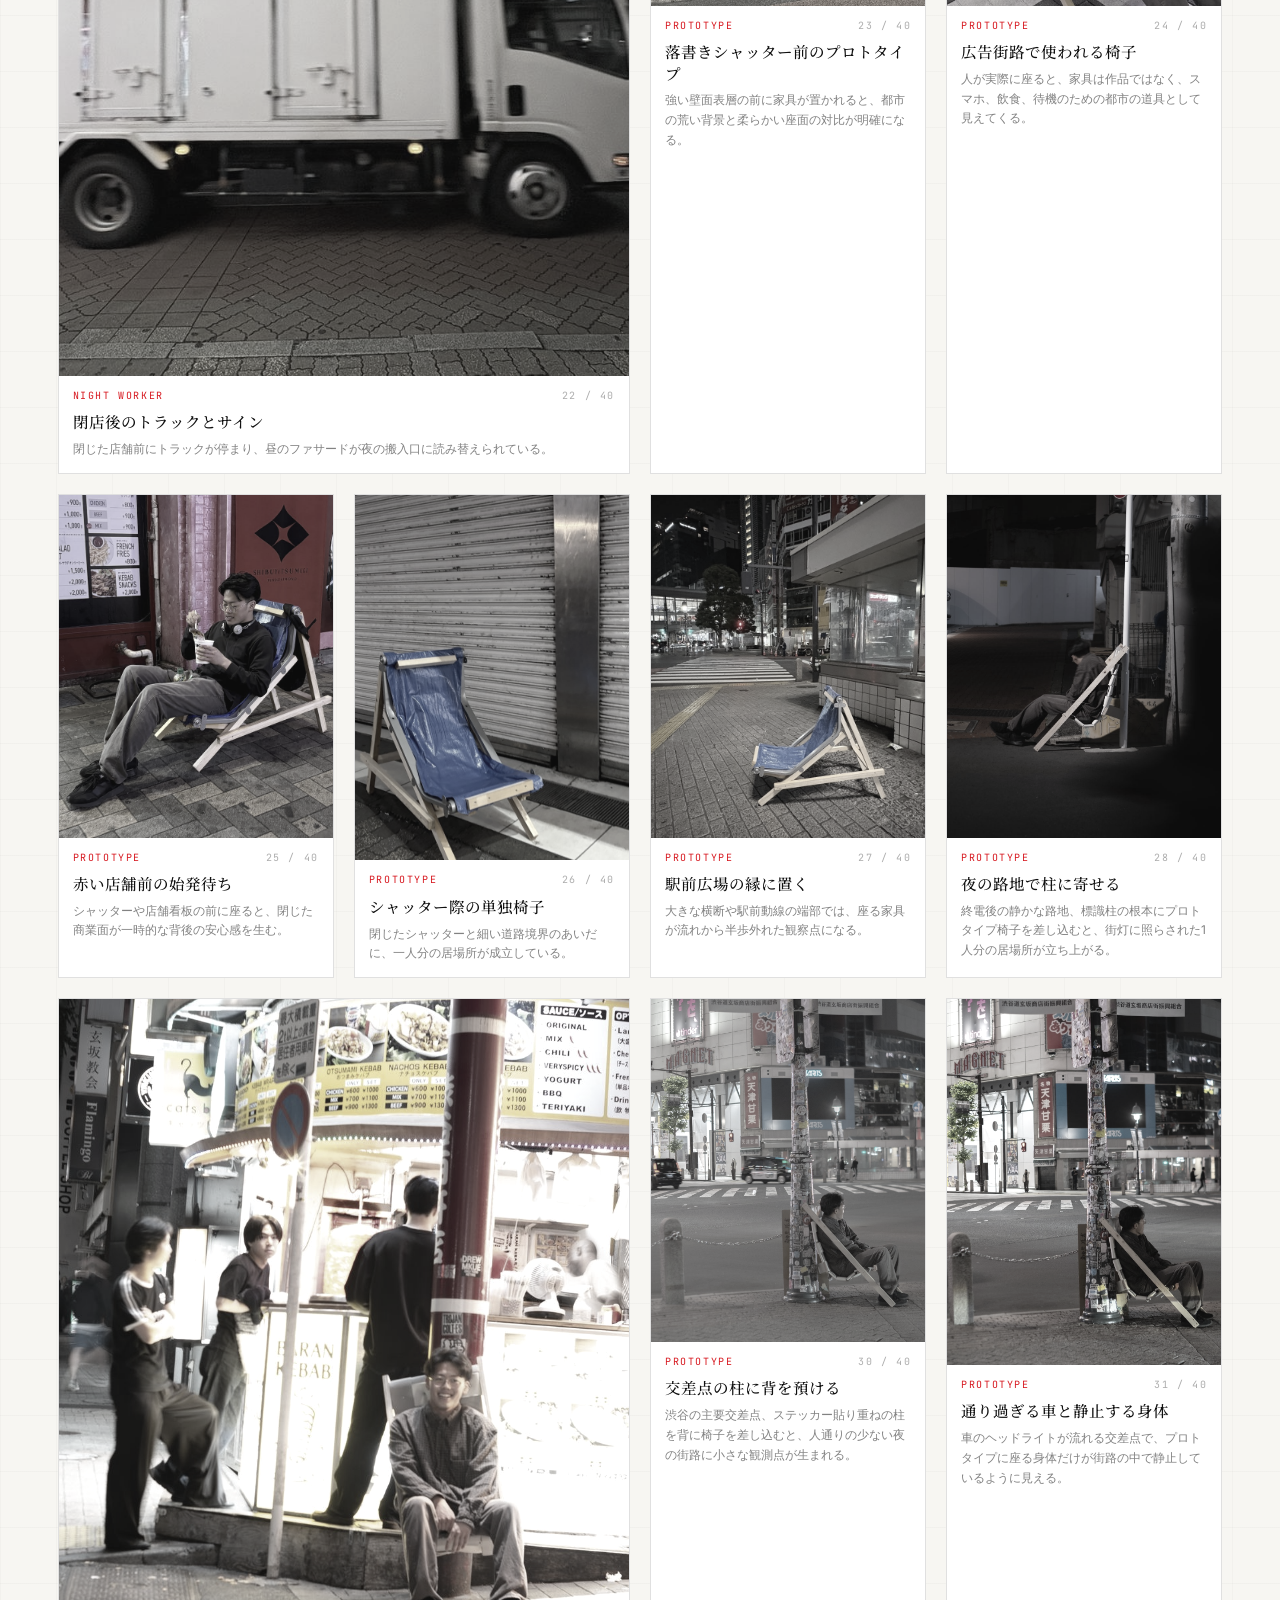
==== commit 0033ae15: "Add lineage images for mobile table and Noto" ====
--- a/index.html
+++ b/index.html
@@ -264,7 +264,11 @@
                 <summary>系譜を読む</summary>
                 <div class="home-more-content">
                   <p class="home-more-kicker">Other Interventions</p>
-                  <p>L字腰掛け、能登、工房、走るこたつは、都市や場所に小さく介入するための系譜である。</p>
+                  <p>介入は、ひとつの椅子で終わらない。L字腰掛け、能登、工房、走るこたつは、都市や場所に小さく介入するための系譜である。</p>
+                  <figure class="lineage-image-card">
+                    <img src="assets/lineage/mobile-table-intervention-20260710.jpg" alt="テーブルを取り付けた自転車による可動する居場所">
+                    <figcaption><span>Mobile Table / 走るこたつ</span><small>2026/7/10</small></figcaption>
+                  </figure>
                   <p>能登での復興実践、工房での制作、走るこたつのような可動する居場所は補助的な文脈として扱う。今回の最終提案は、Qフロント外装に収納されるL字腰掛けである。</p>
                   <a href="lineage/">Lineageで背景を読む</a>
                 </div>
--- a/style.css
+++ b/style.css
@@ -3077,6 +3077,37 @@
   margin-bottom: 10px;
 }
 
+.lineage-image-card {
+  width: min(100%, 360px);
+  margin: 18px 0;
+  border: 1px solid var(--final-line);
+  background: #fff;
+}
+
+.lineage-image-card img {
+  display: block;
+  width: 100%;
+  margin: 0;
+  object-fit: cover;
+}
+
+.lineage-image-card figcaption {
+  display: flex;
+  justify-content: space-between;
+  gap: 12px;
+  padding: 10px 12px;
+  color: var(--final-ink);
+  font-family: var(--font-mono);
+  font-size: 10px;
+  font-weight: 700;
+  letter-spacing: 0.06em;
+}
+
+.lineage-image-card small {
+  color: var(--accent);
+  font-size: inherit;
+}
+
 .home-more-content ul {
   margin: 0;
   padding-left: 1.2em;
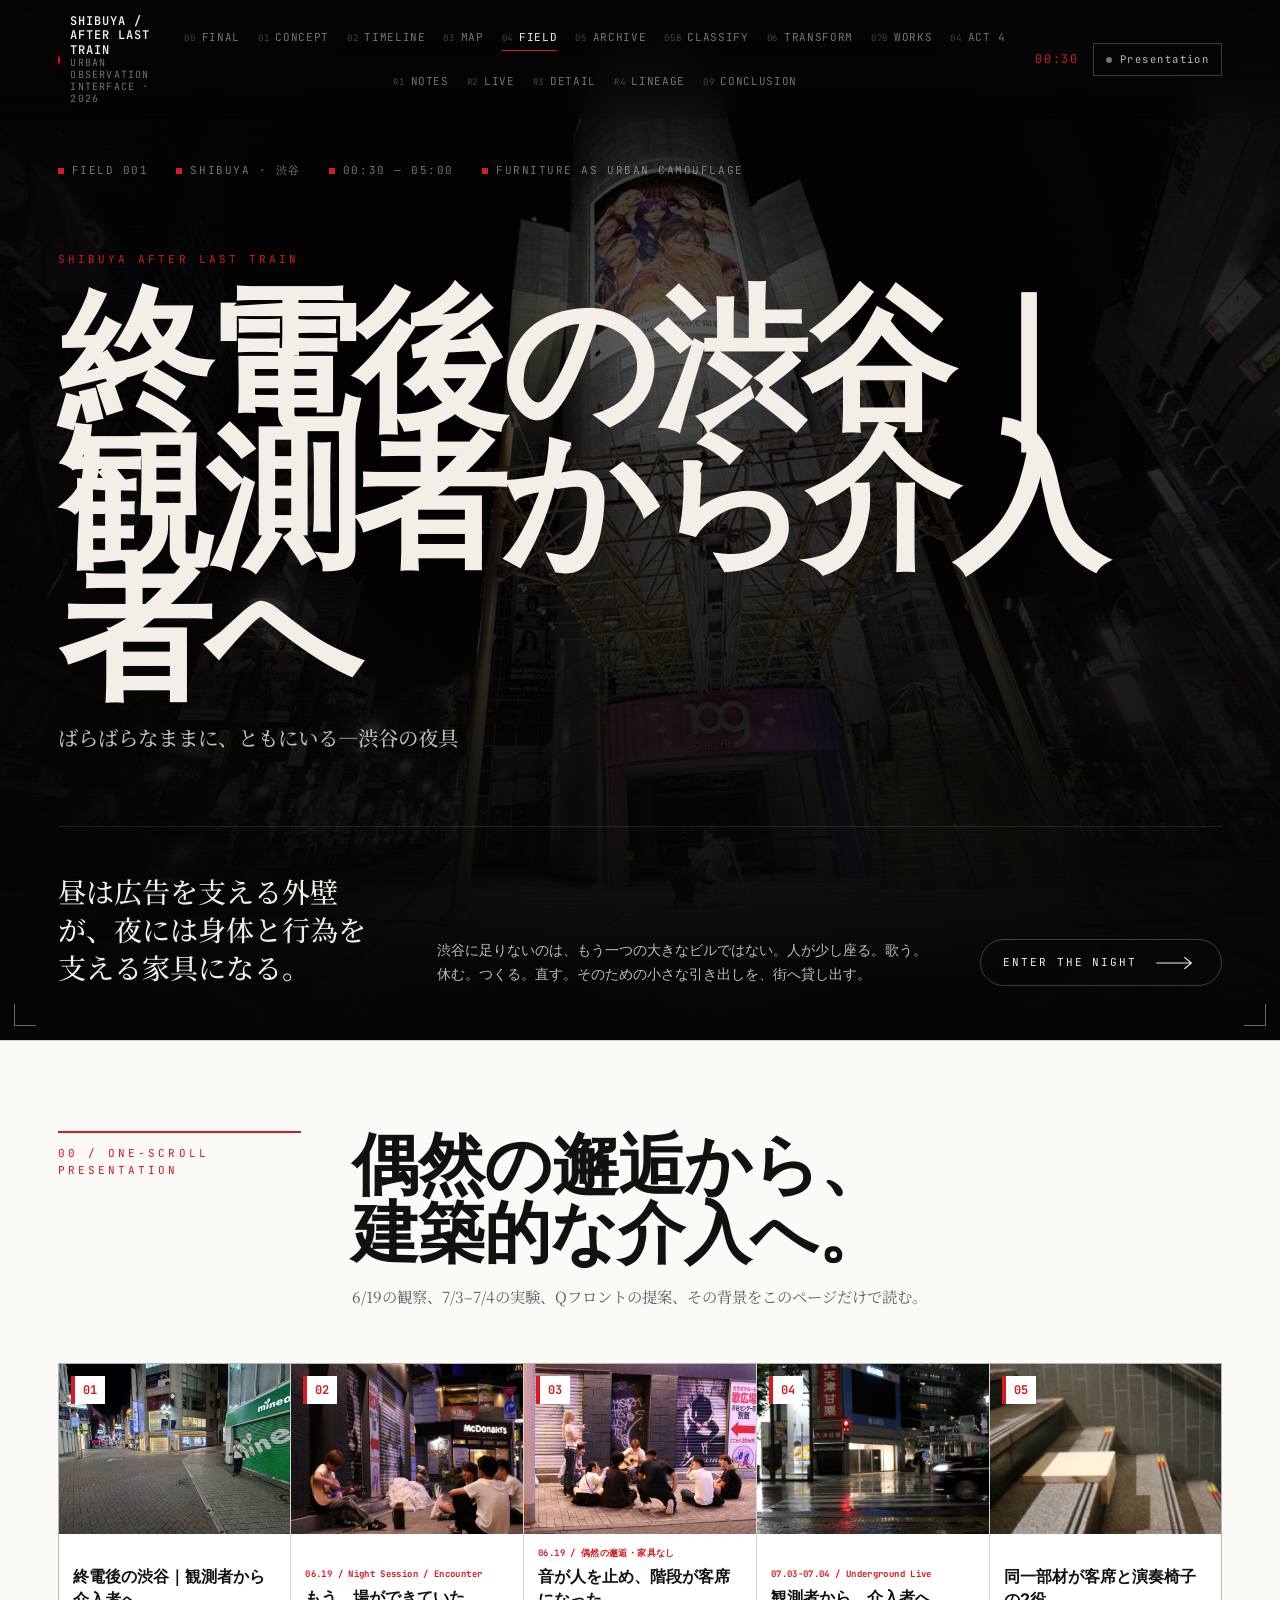
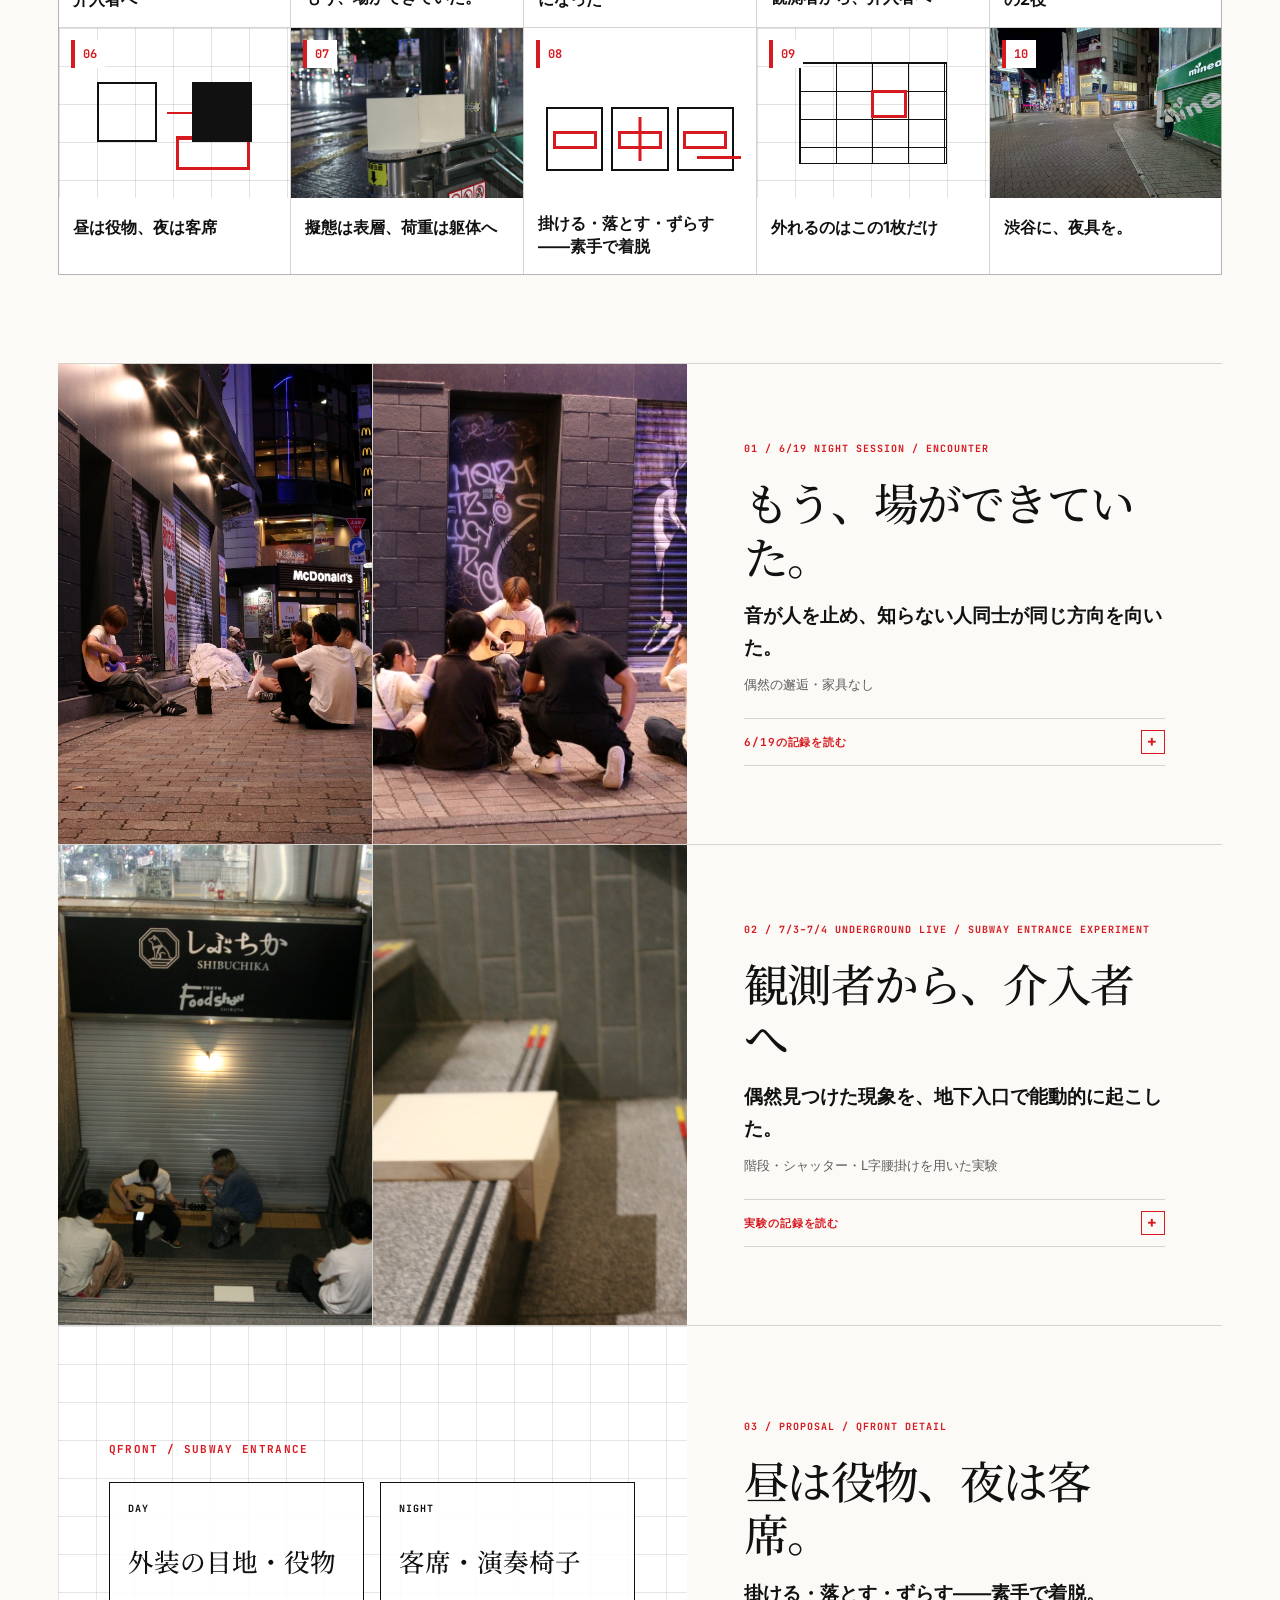
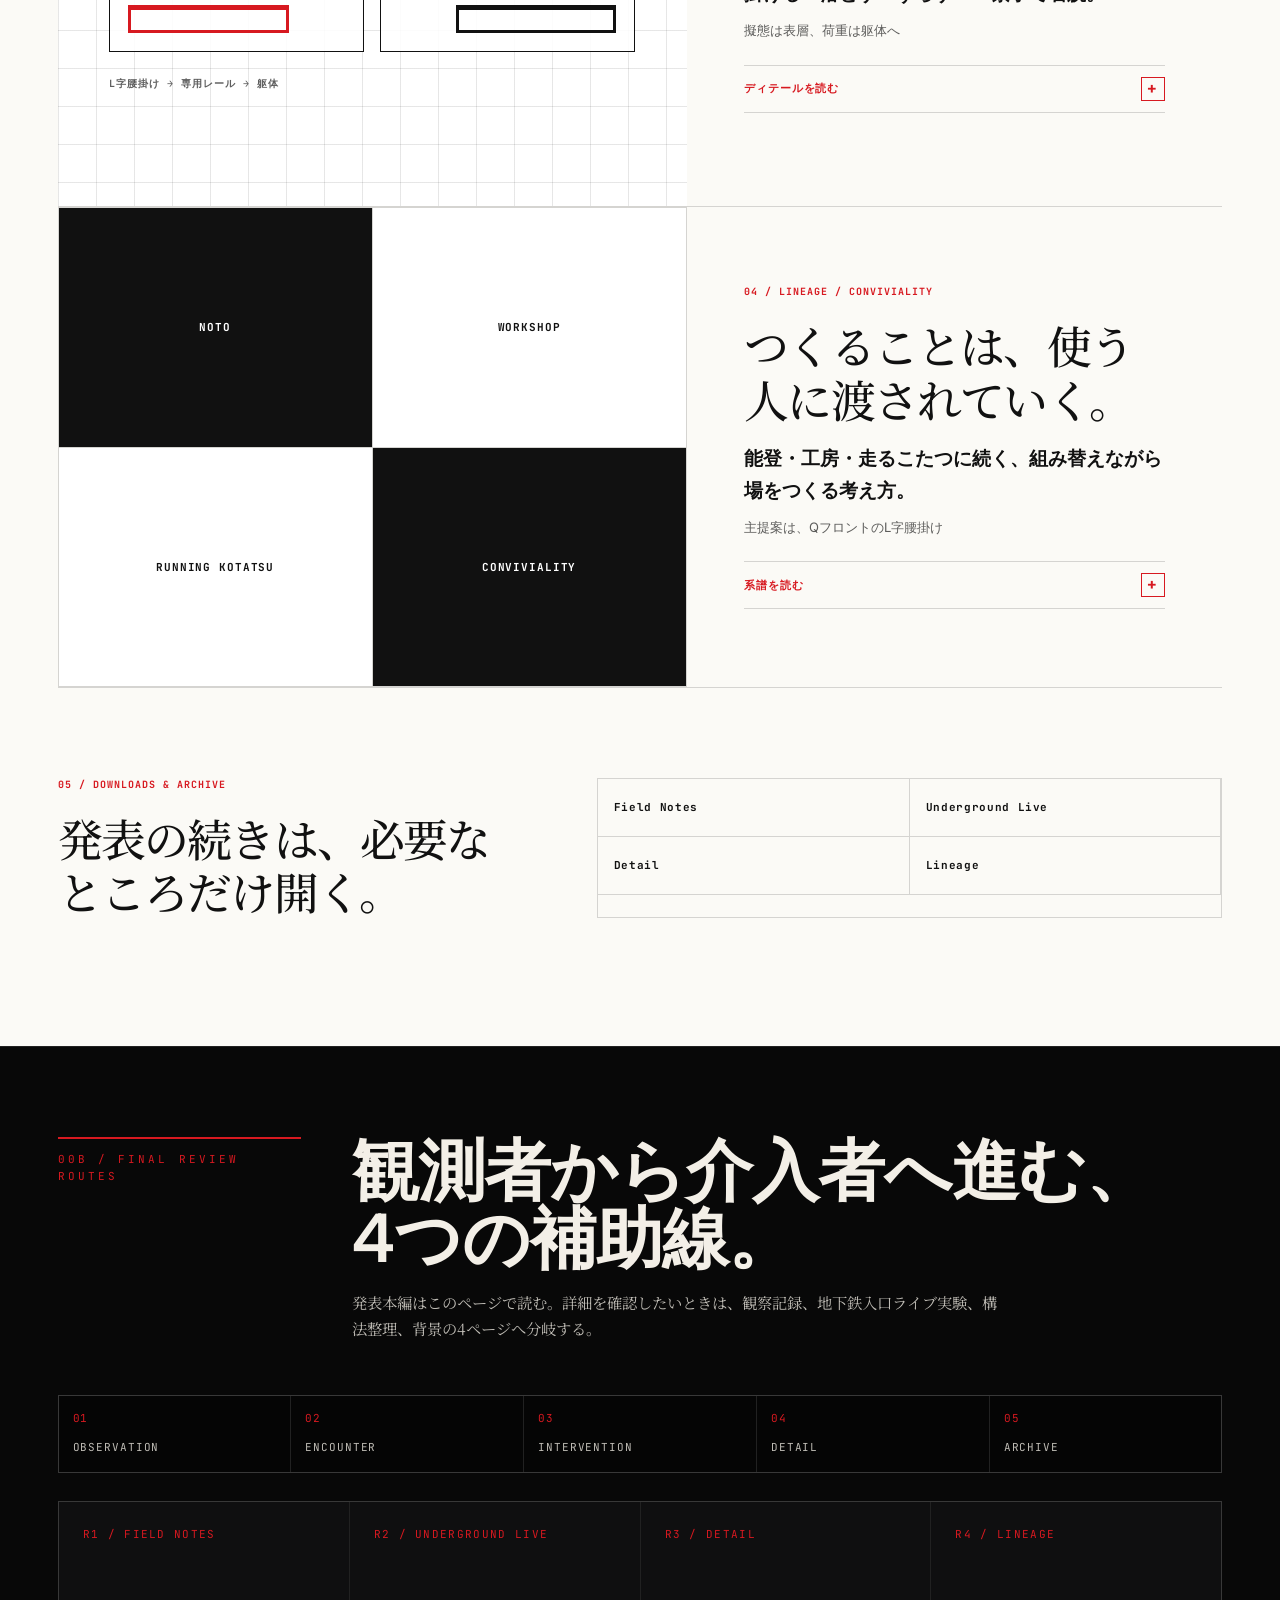
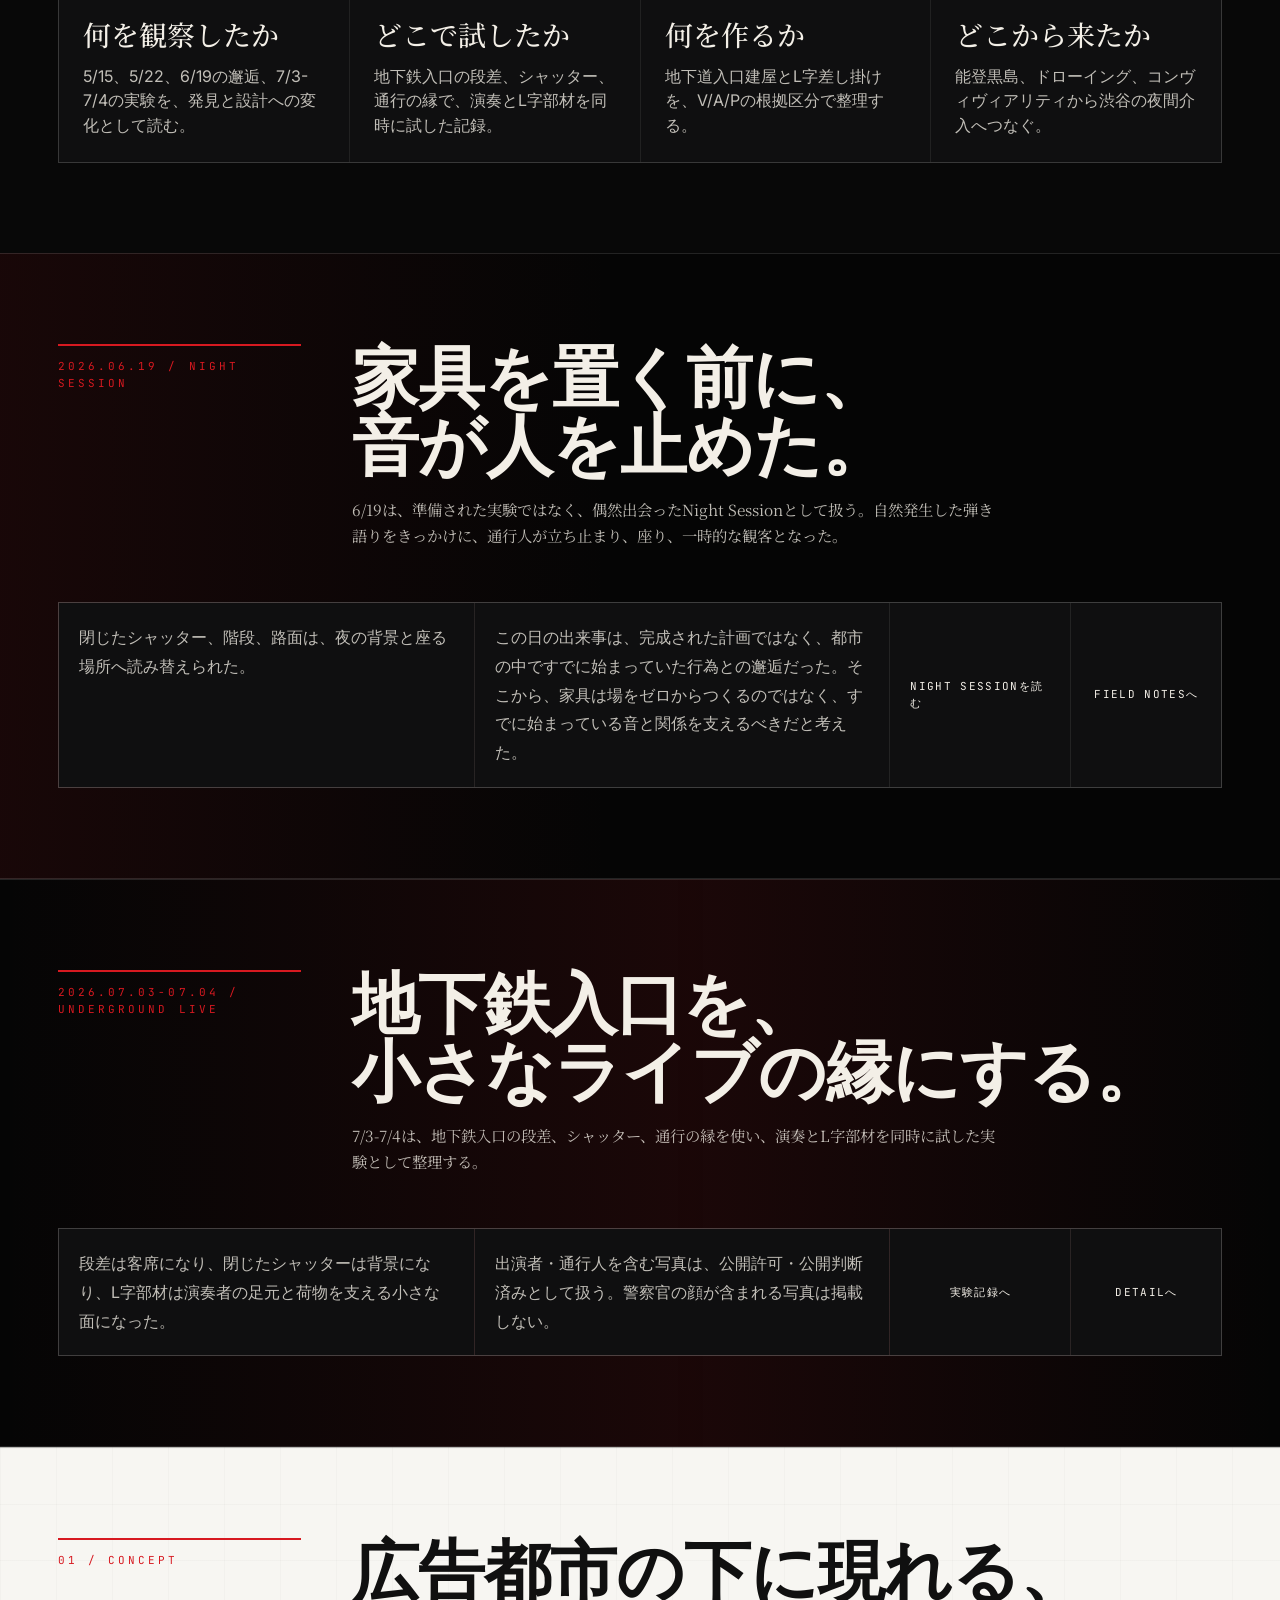
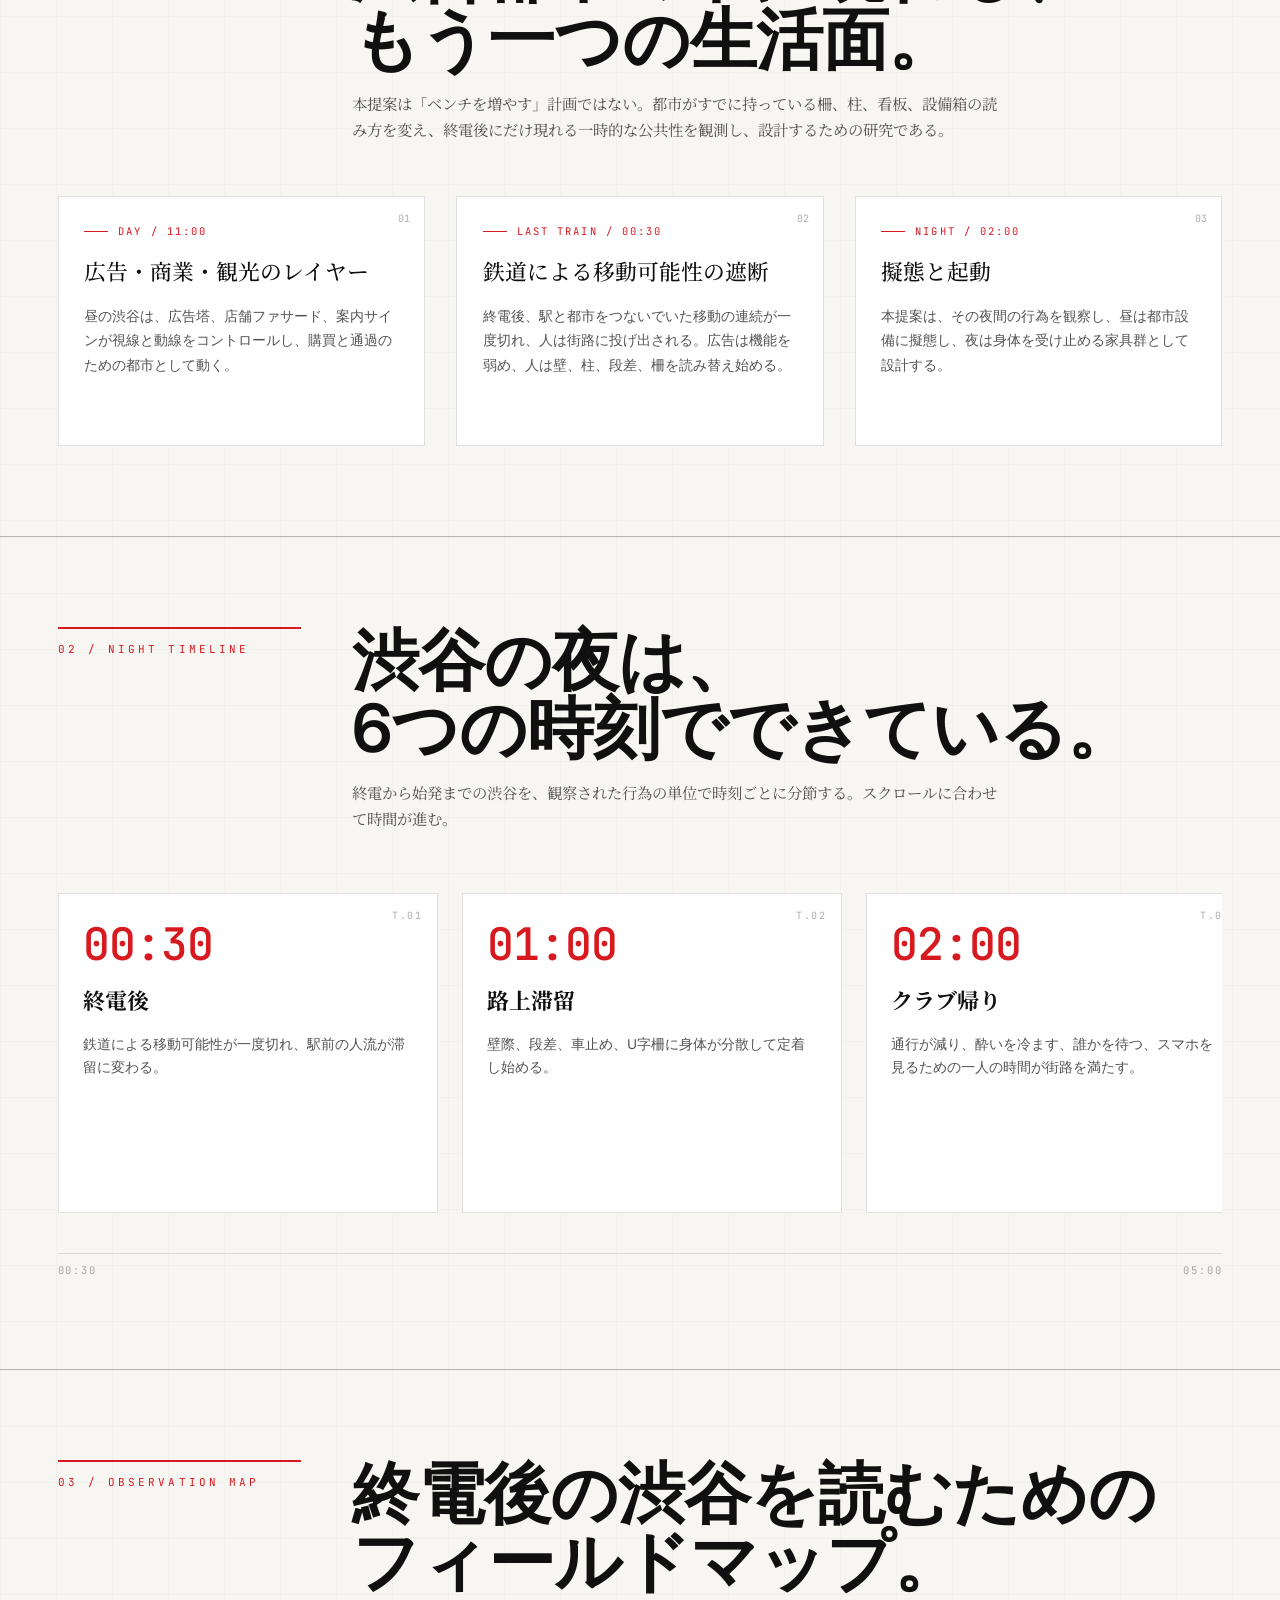
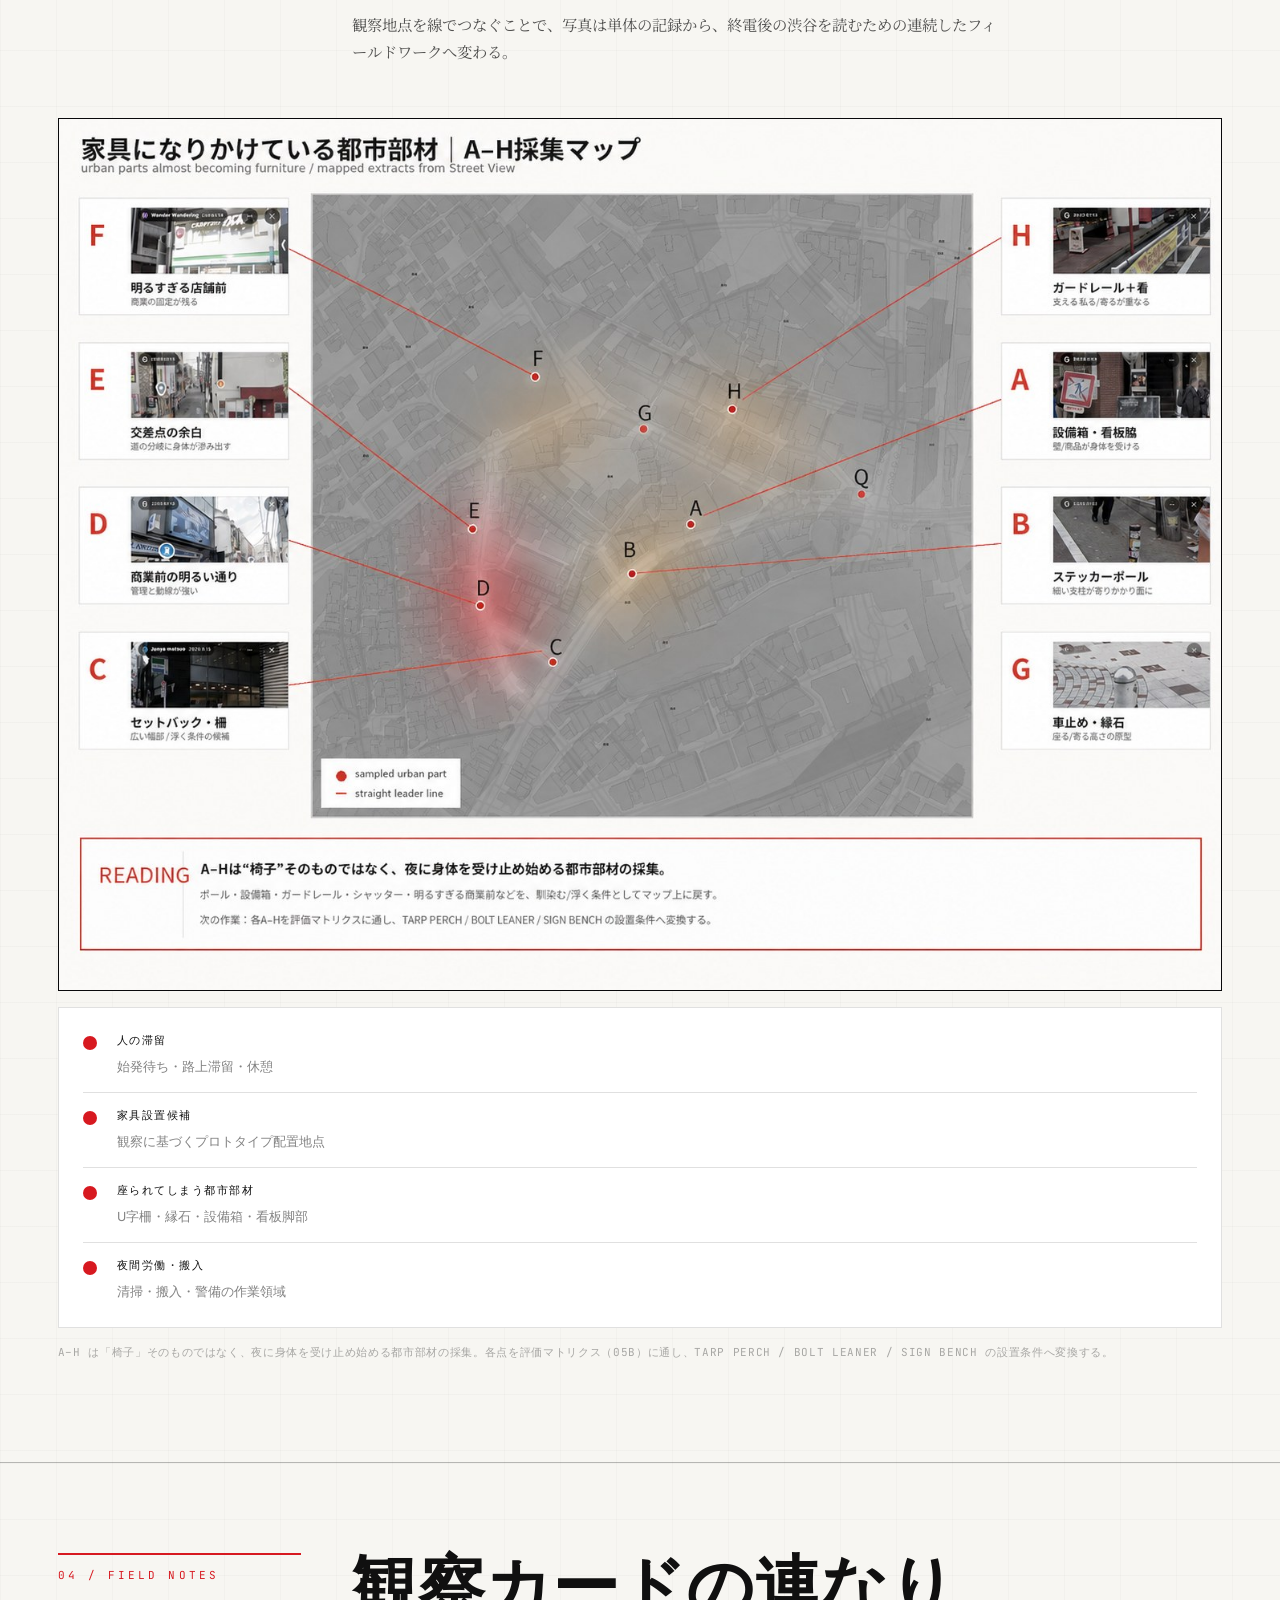
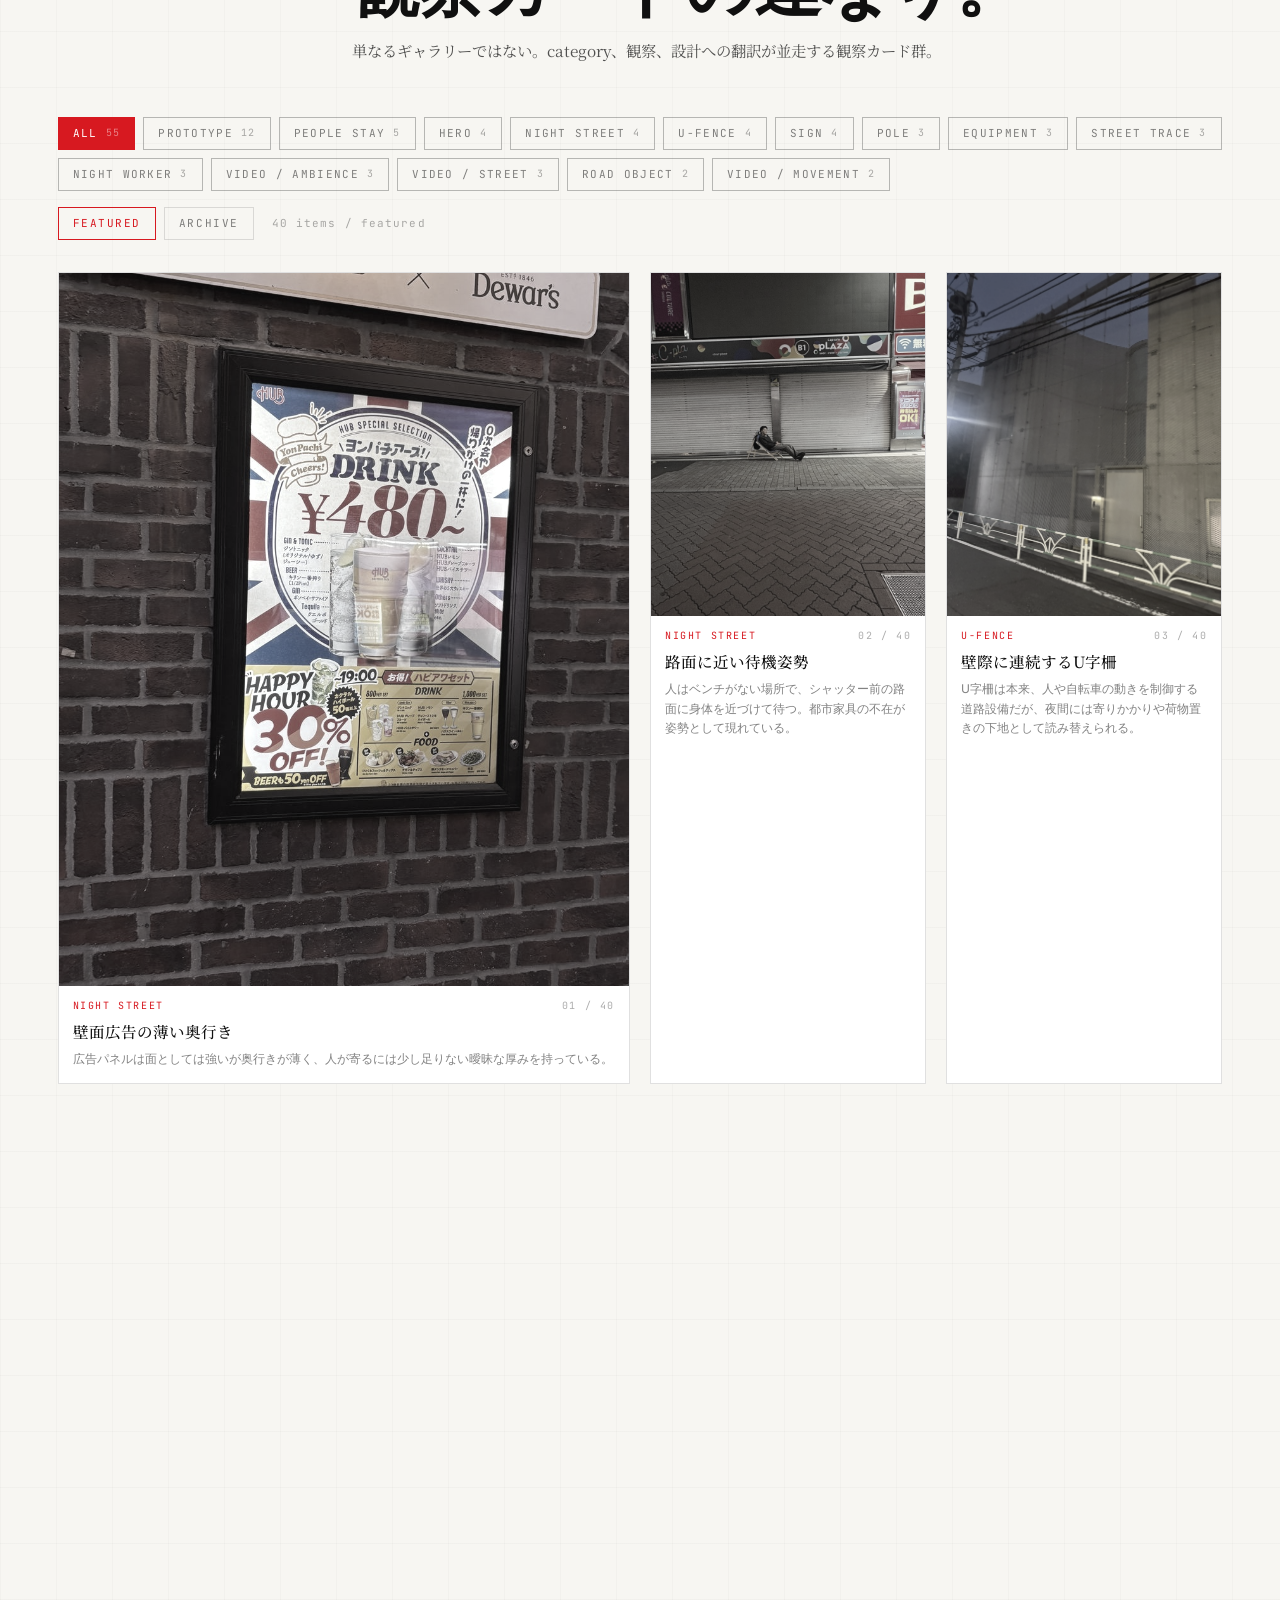
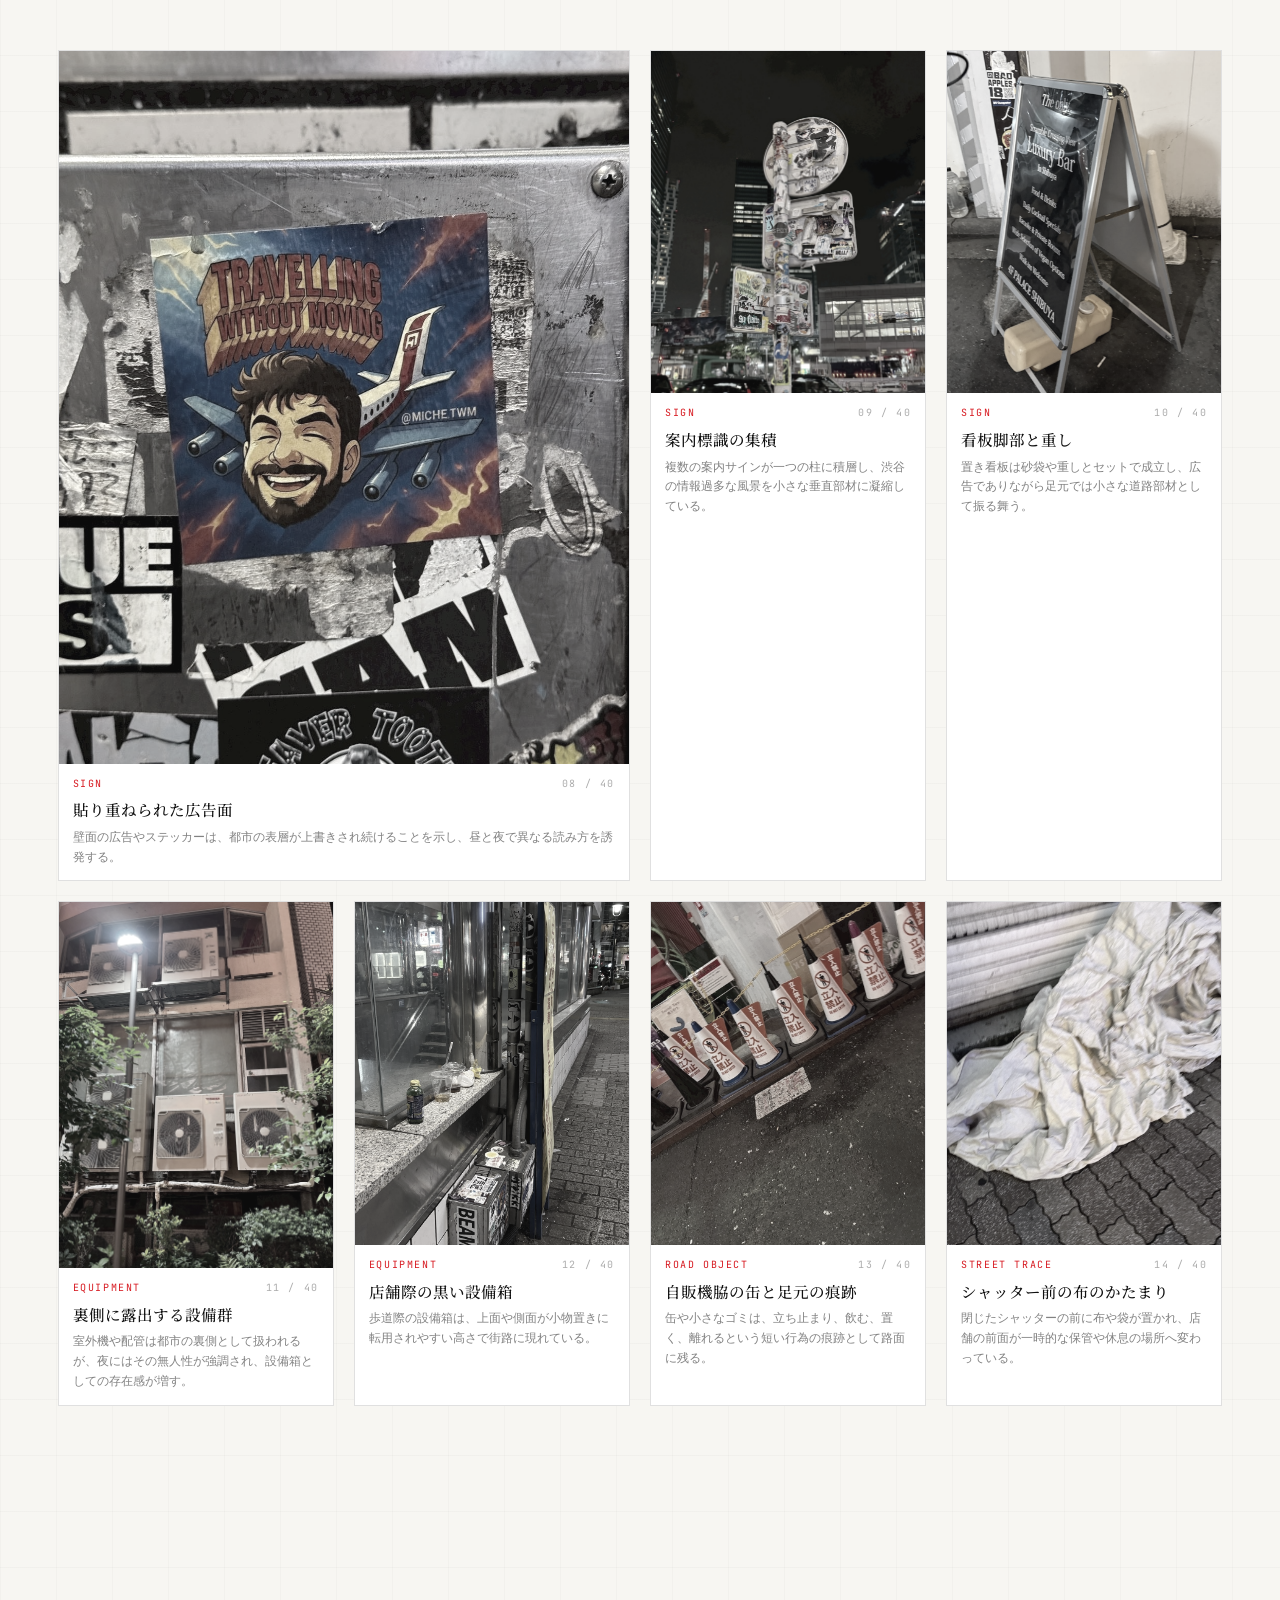
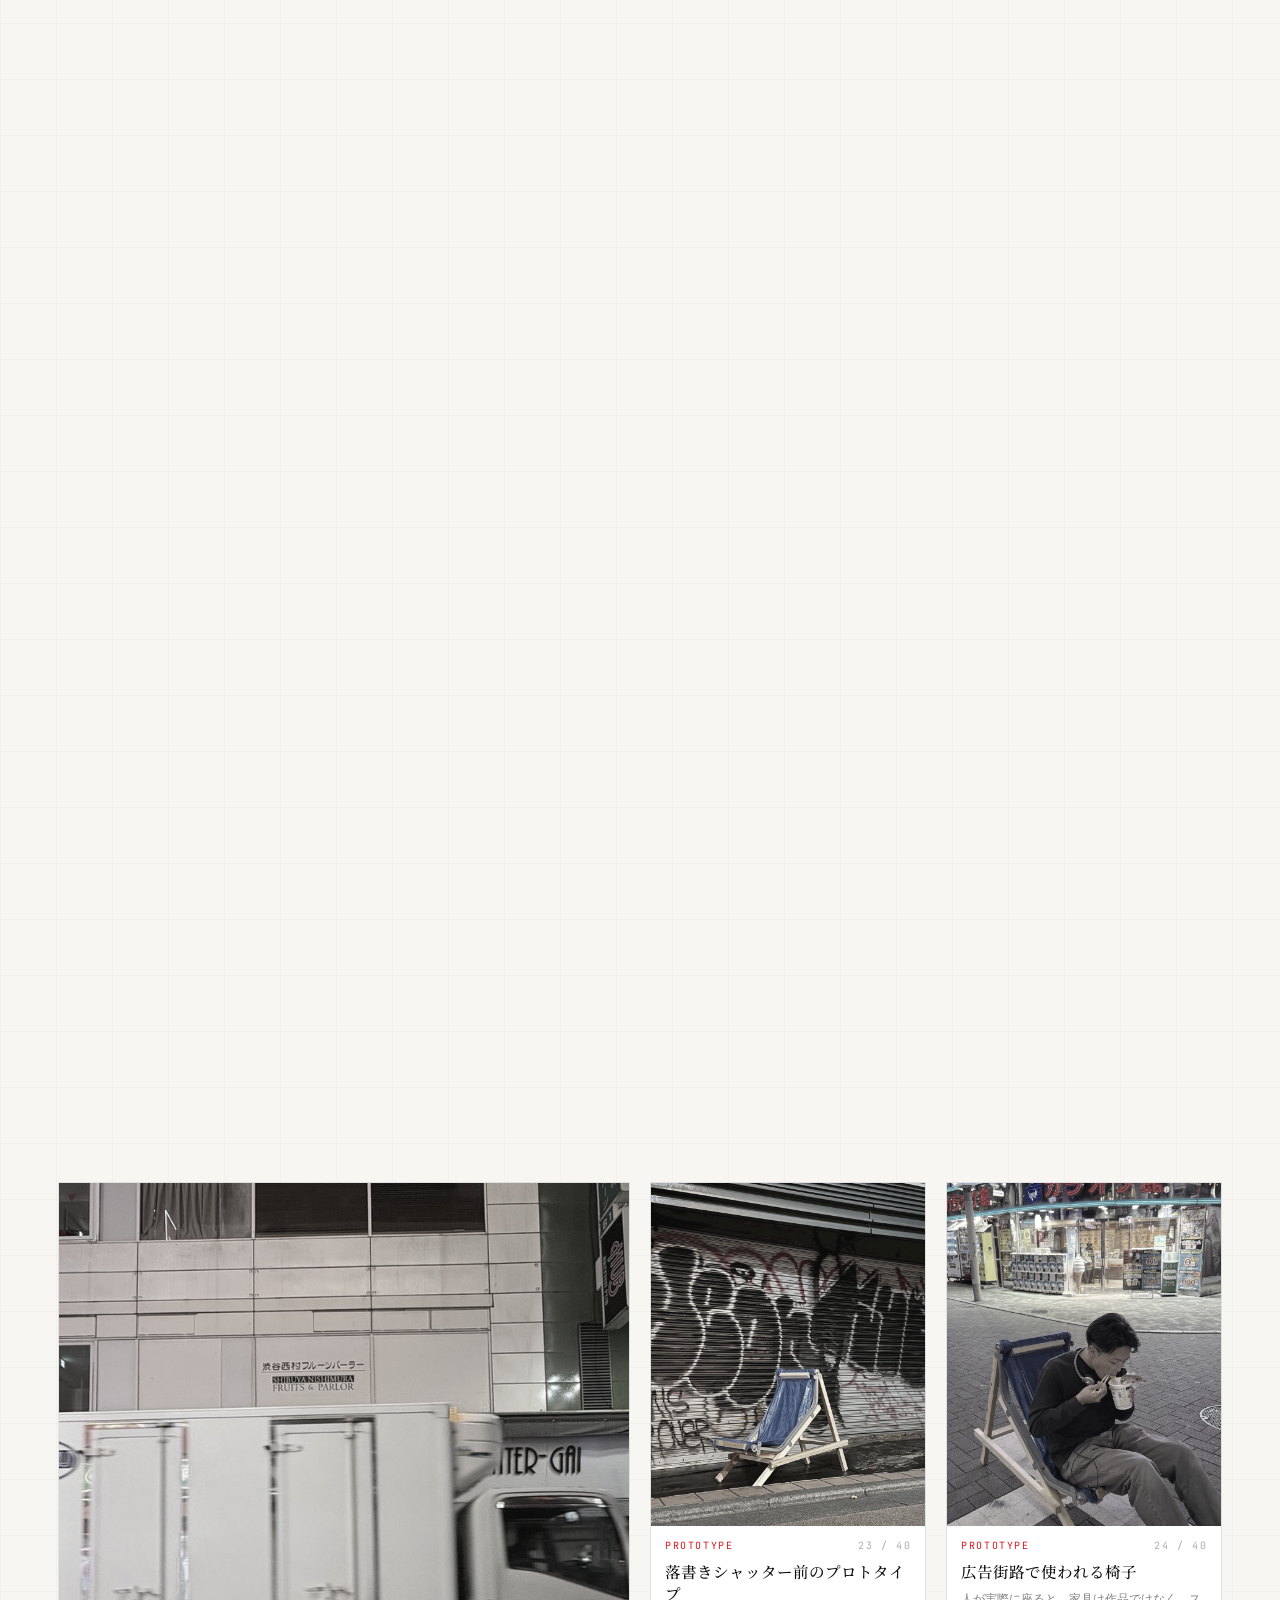
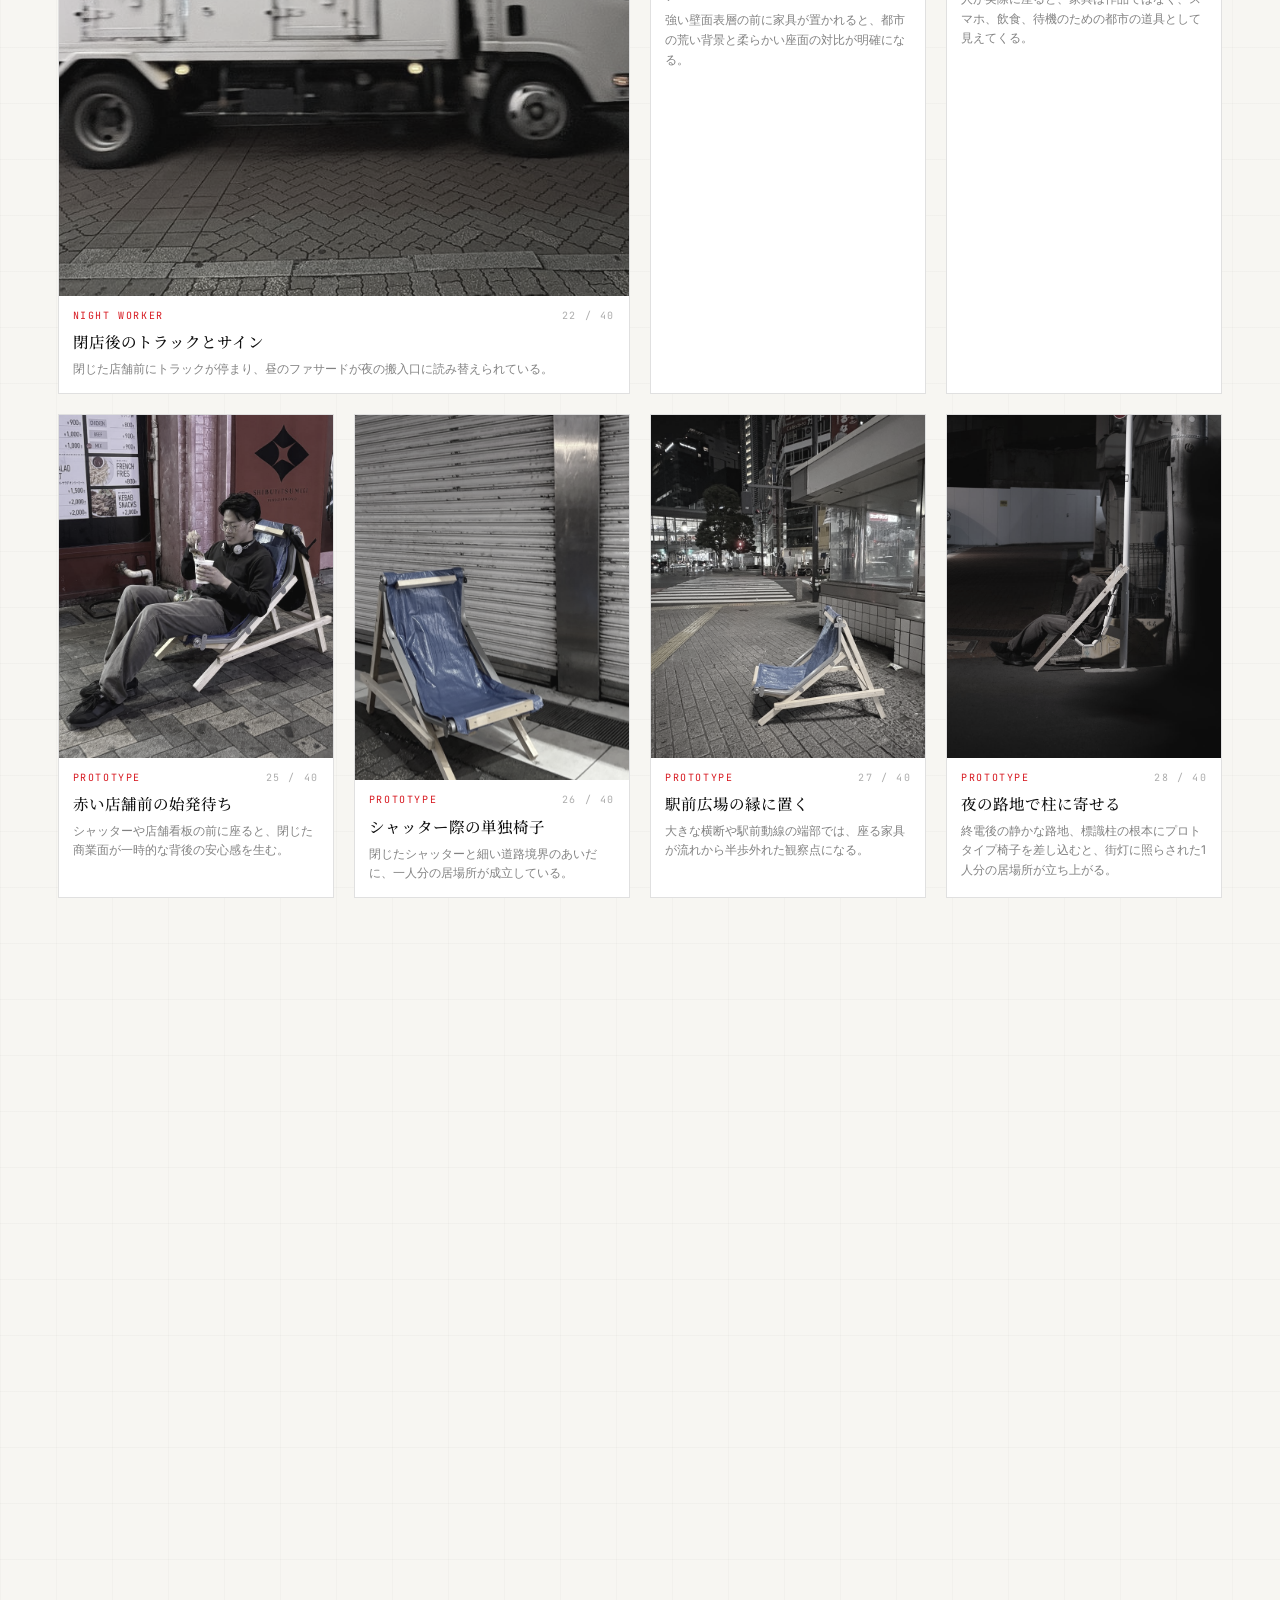
==== commit 74c3e12b: "Update web A1, lineage images, and mobile layout" ====
--- a/index.html
+++ b/index.html
@@ -176,7 +176,6 @@
           </article>
         </div>
         <div class="presentation-downloads" aria-label="Presentation downloads" hidden aria-hidden="true">
-          <a href="output/a1-board/qfront_a1_print_edition.pdf">A1 Print Edition PDF</a>
         </div>
 
         <div class="home-journey-list">
@@ -282,12 +281,10 @@
               <h3 id="home-downloads-h">発表の続きは、必要なところだけ開く。</h3>
             </div>
             <nav aria-label="Home archive links">
-              <a href="output/a1-board/qfront_a1_print_edition.pdf">A1 Print Edition PDF</a>
               <a href="fieldnotes/">Field Notes</a>
               <a href="underground-live/">Underground Live</a>
               <a href="detail/">Detail</a>
               <a href="lineage/">Lineage</a>
-              <a href="a1-board/">A1 Board</a>
             </nav>
           </section>
         </div>
--- a/style.css
+++ b/style.css
@@ -3108,6 +3108,52 @@
   font-size: inherit;
 }
 
+@media (max-width: 768px) {
+  .review-page-underground .review-hero p:last-child,
+  .review-page-underground .review-card p,
+  .review-page-underground .source-meta,
+  .review-page-underground .review-mini-list,
+  .review-page-underground .vap-legend-list dd {
+    word-break: normal !important;
+    overflow-wrap: anywhere;
+    line-break: auto;
+  }
+
+  .review-page-underground .underground-story-grid,
+  .review-page-underground .underground-hero-grid,
+  .review-page-underground .underground-gallery-grid,
+  .review-page-underground .day-night-pair,
+  .review-page-underground .vap-legend-list {
+    grid-template-columns: 1fr;
+  }
+
+  .review-page-underground .vap-legend-list dt {
+    justify-content: start;
+    padding: 0 10px;
+  }
+
+  .review-page-underground .source-meta {
+    display: none;
+  }
+
+  .review-page-underground img,
+  .review-page-underground svg,
+  .review-page-underground canvas,
+  .review-page-underground table {
+    max-width: 100%;
+    height: auto;
+  }
+
+  .review-page-underground .load-path-list {
+    display: grid;
+    grid-template-columns: 1fr;
+  }
+
+  .review-page-underground .load-path-list li:not(:last-child)::after {
+    display: none;
+  }
+}
+
 .home-more-content ul {
   margin: 0;
   padding-left: 1.2em;
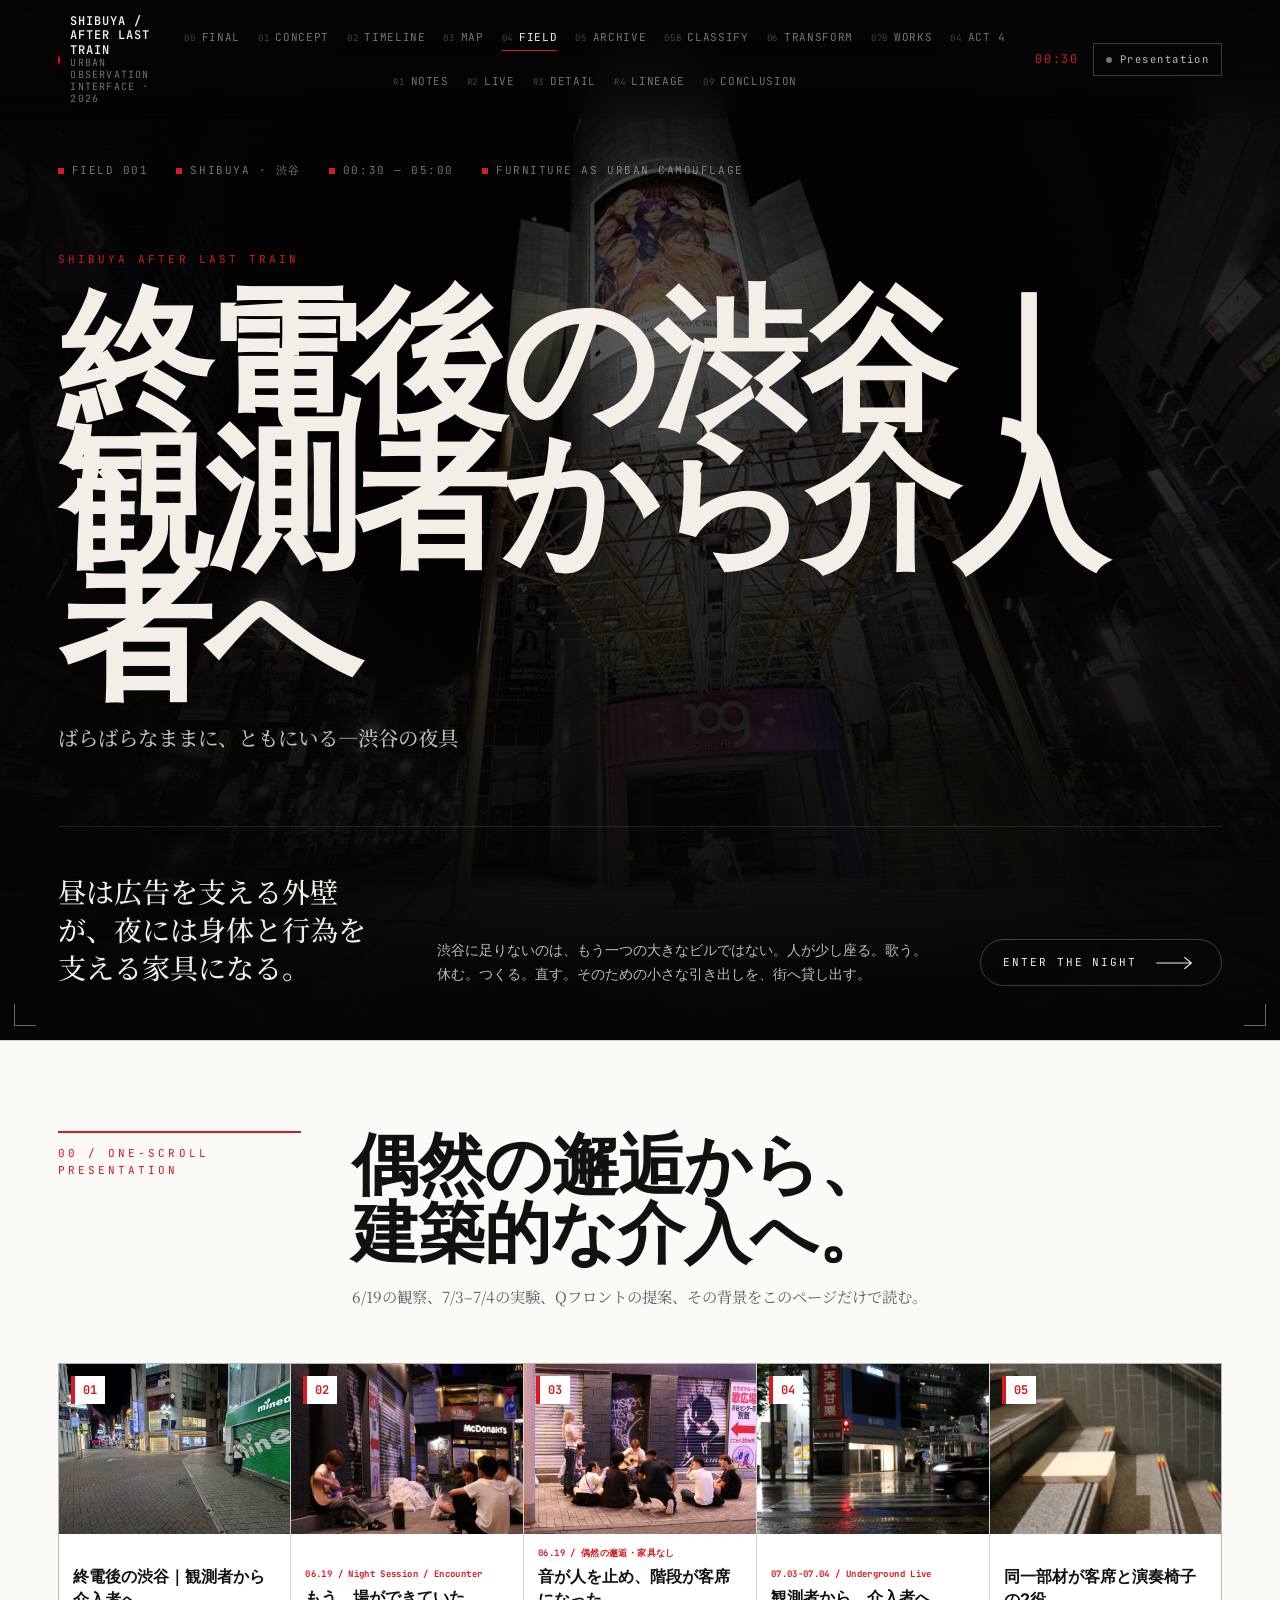
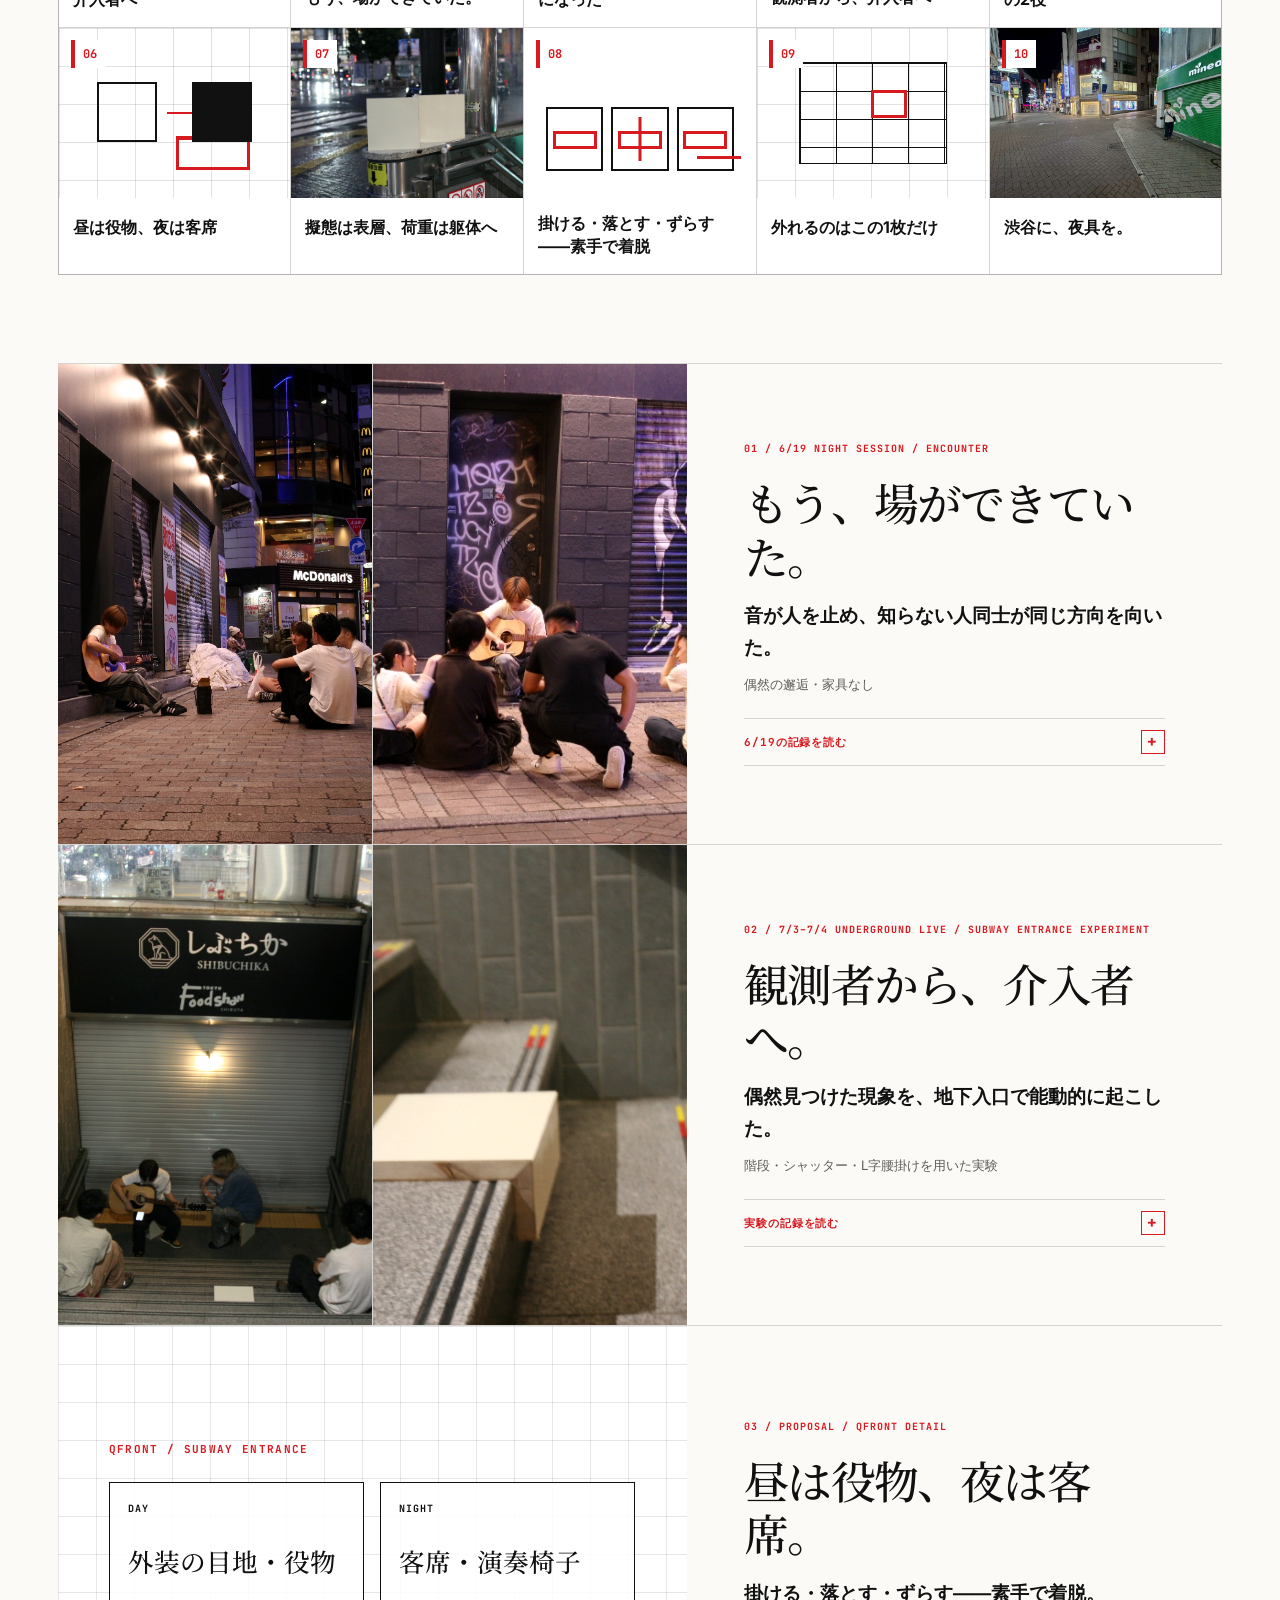
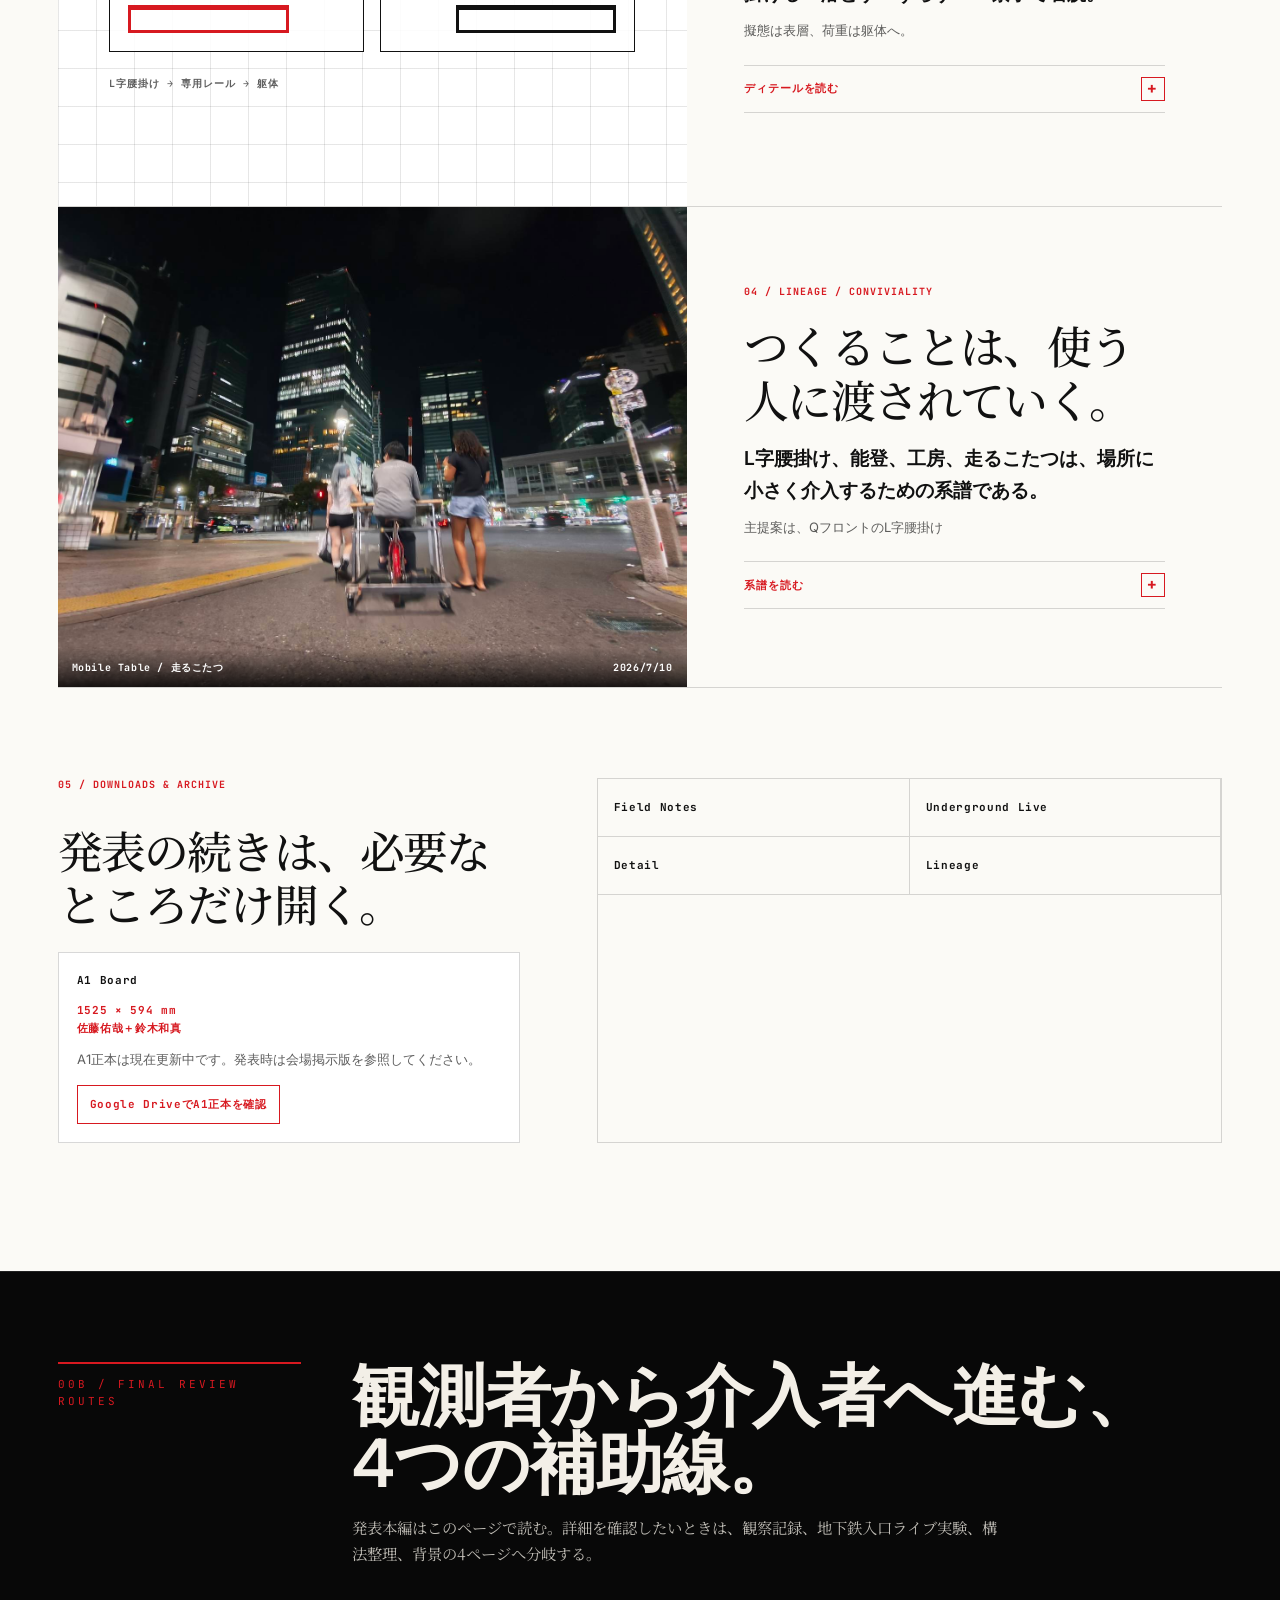
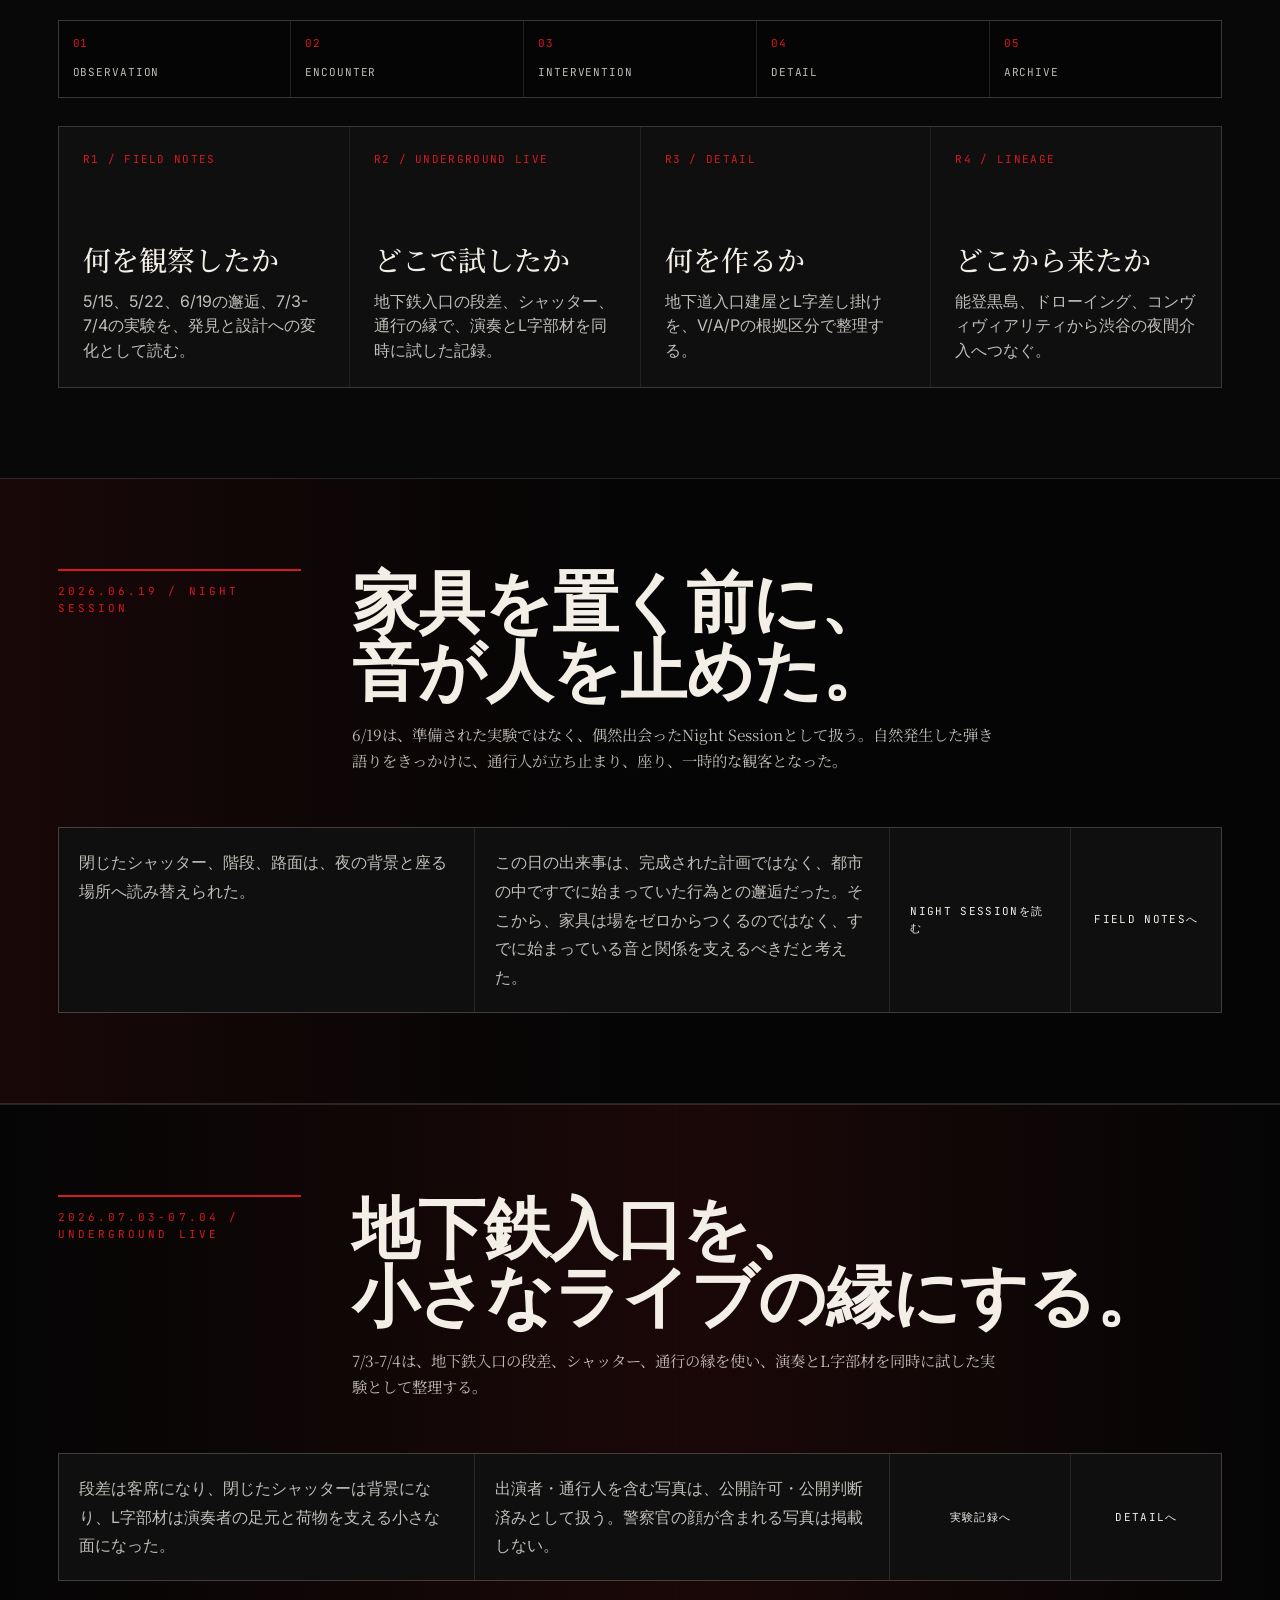
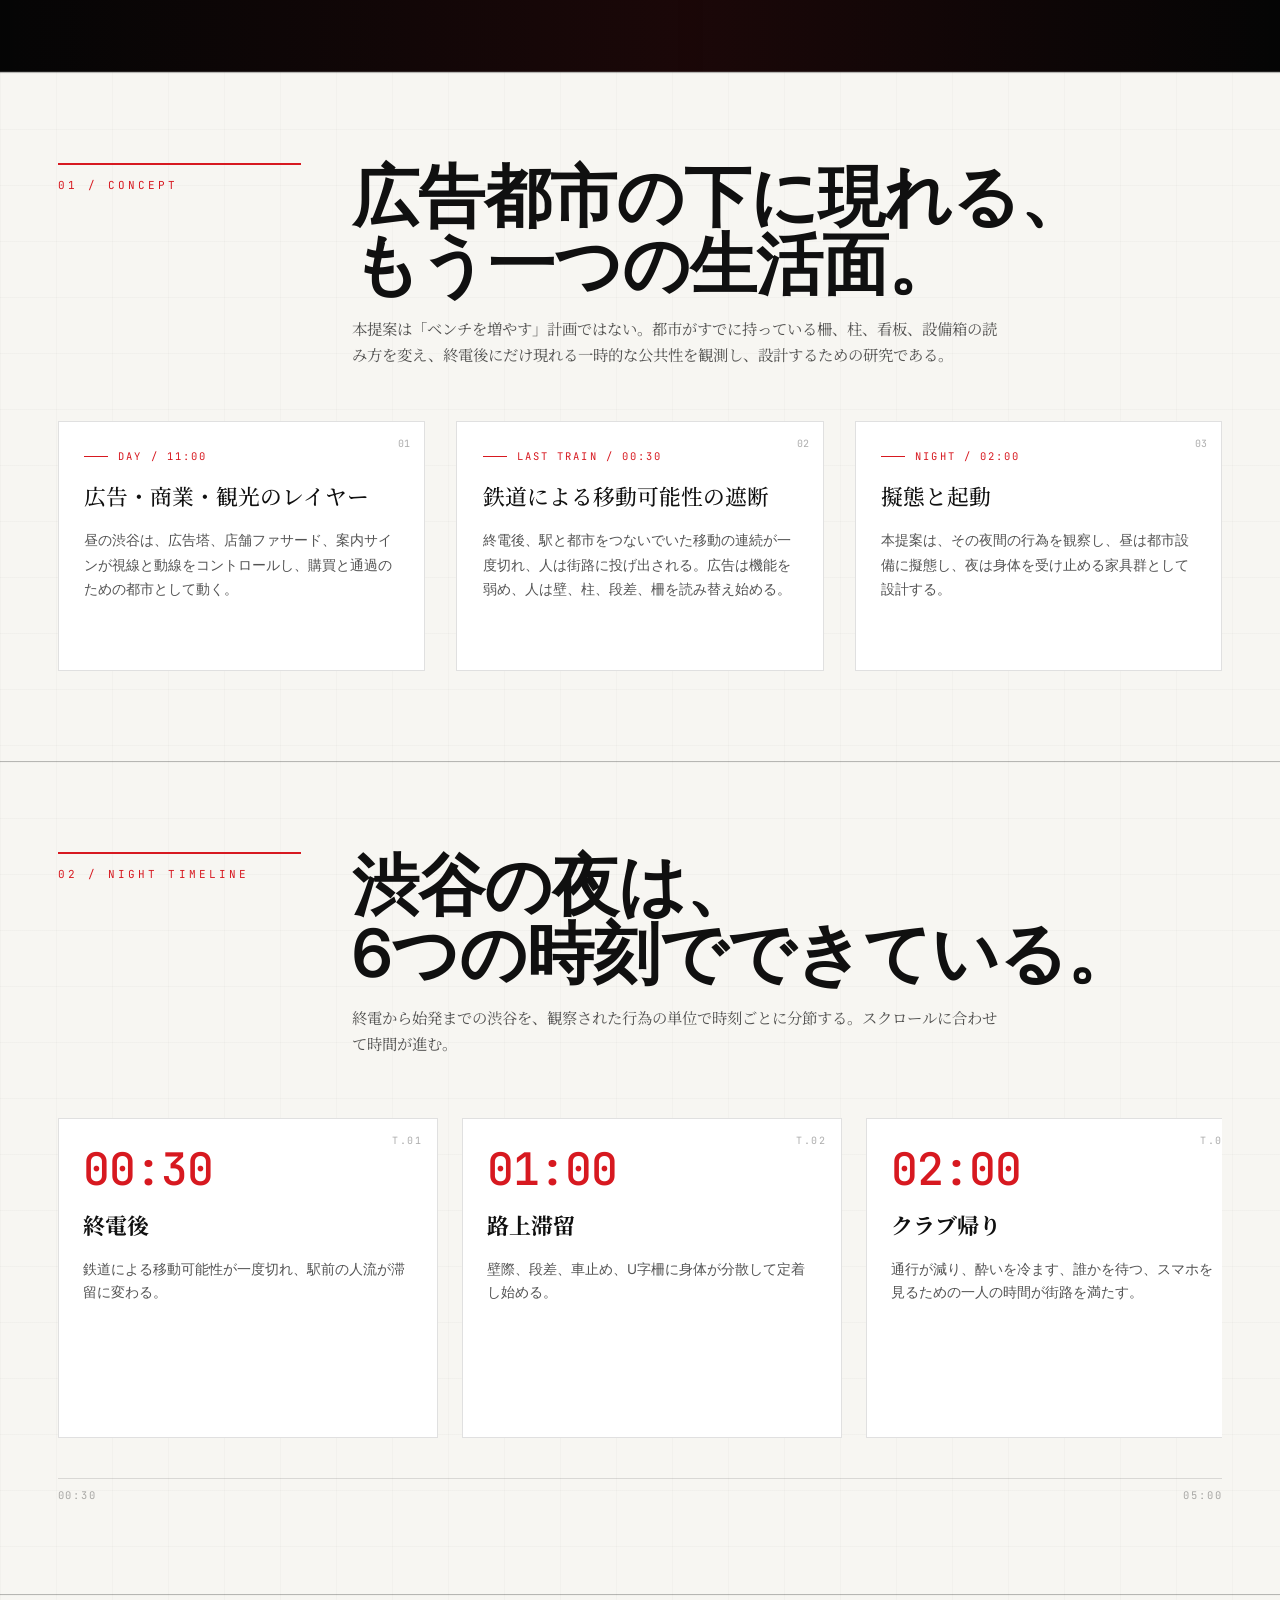
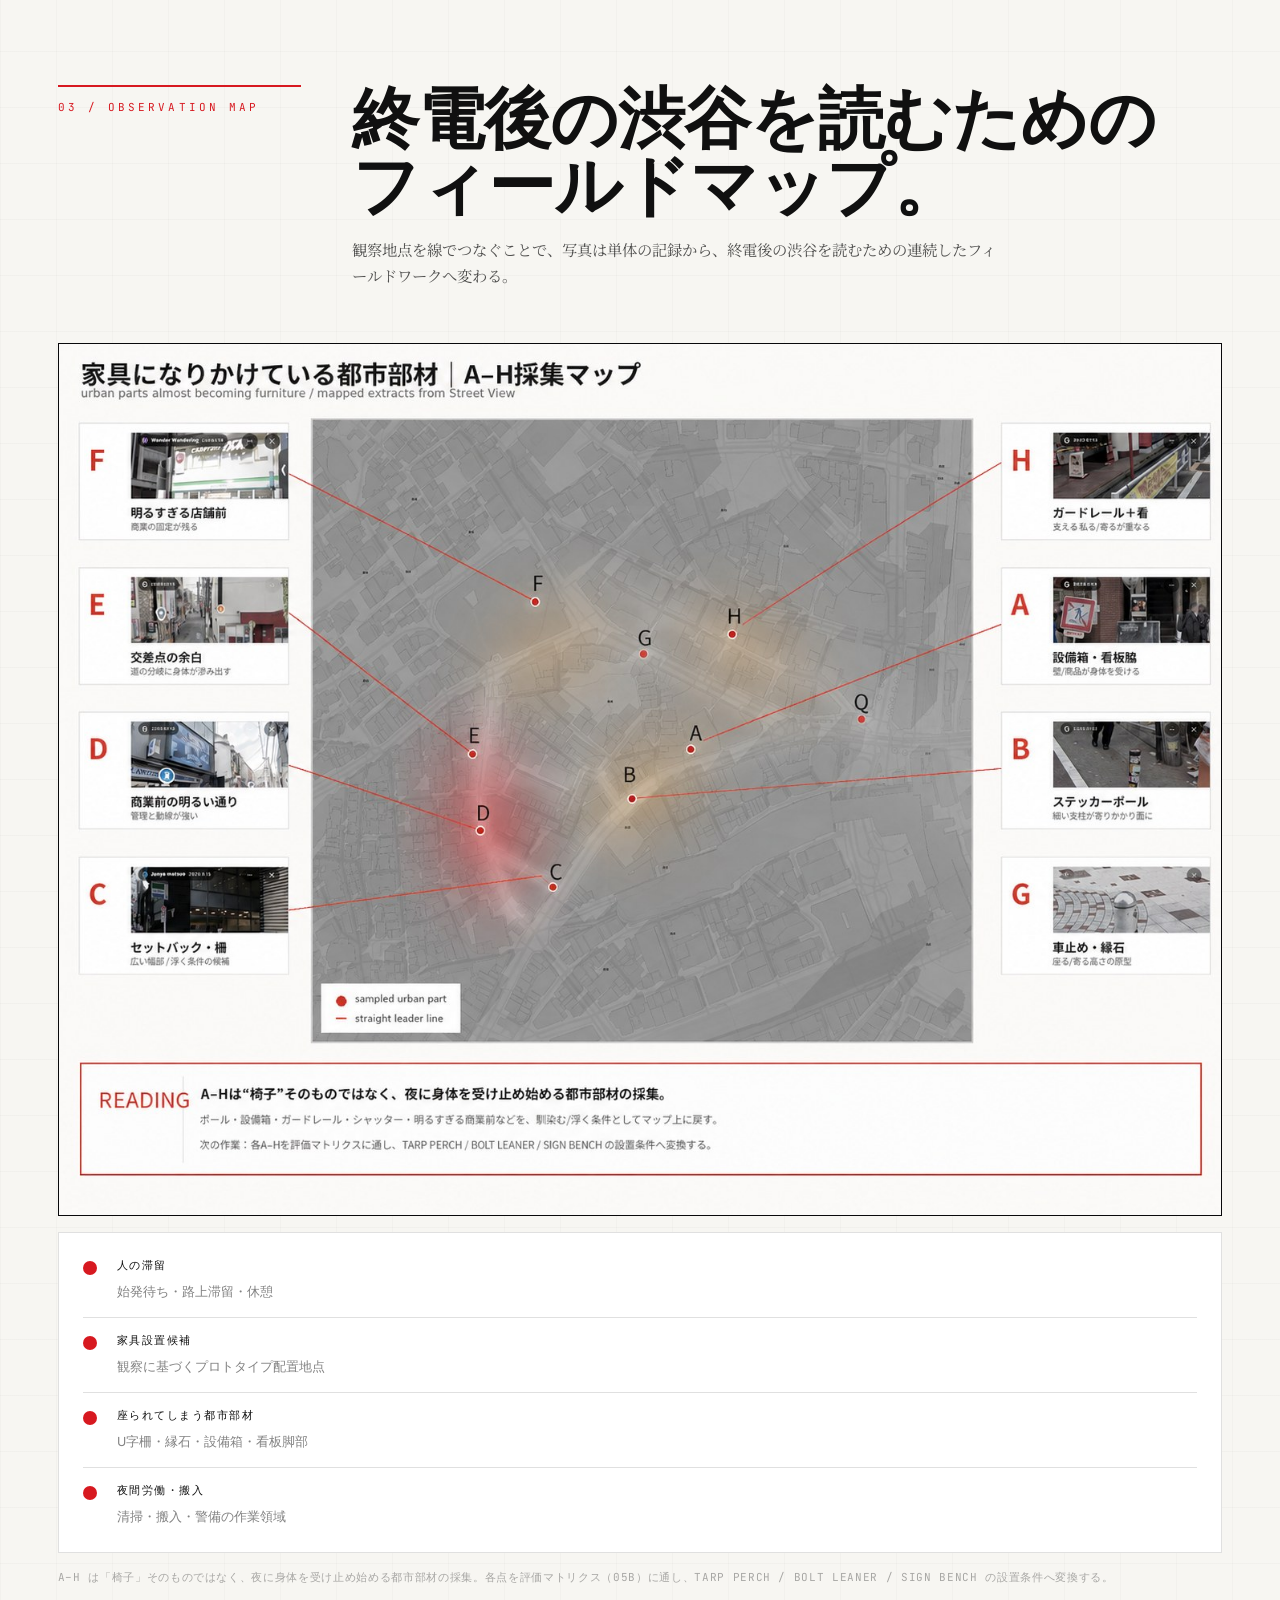
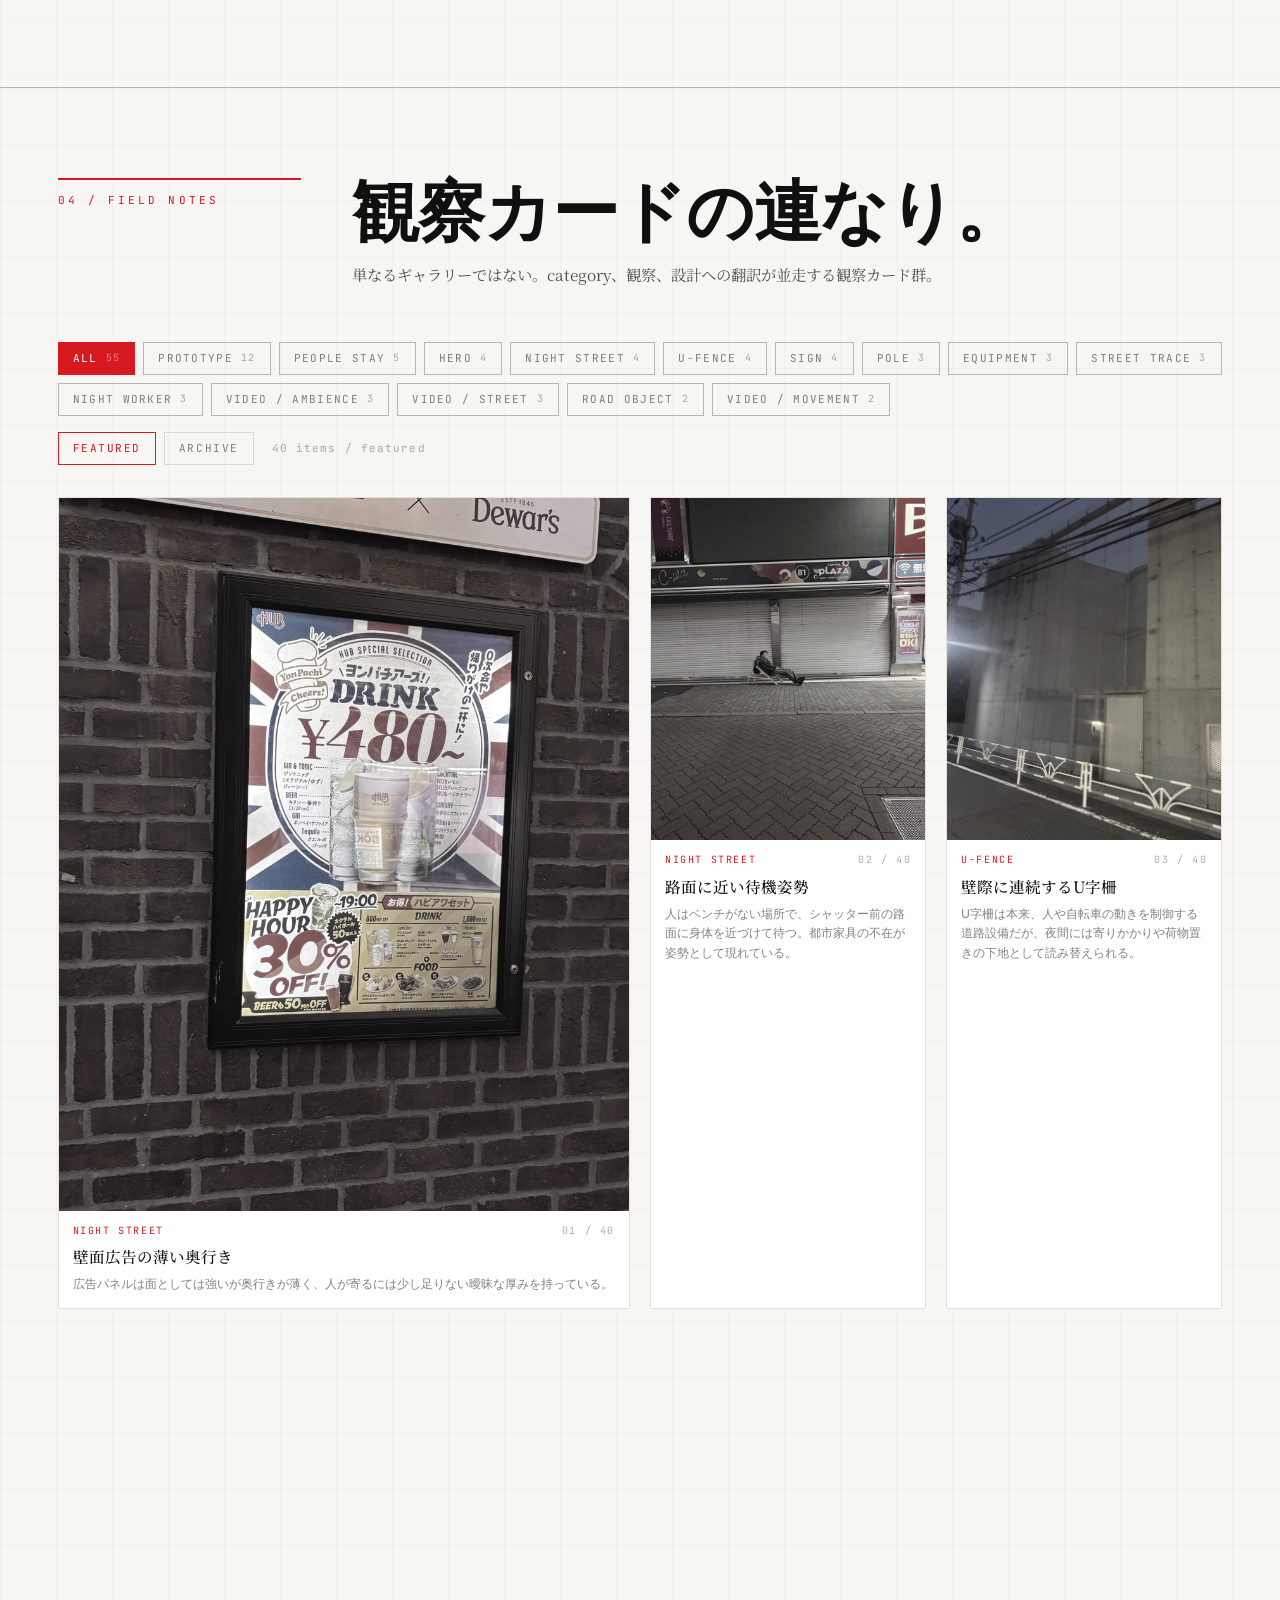
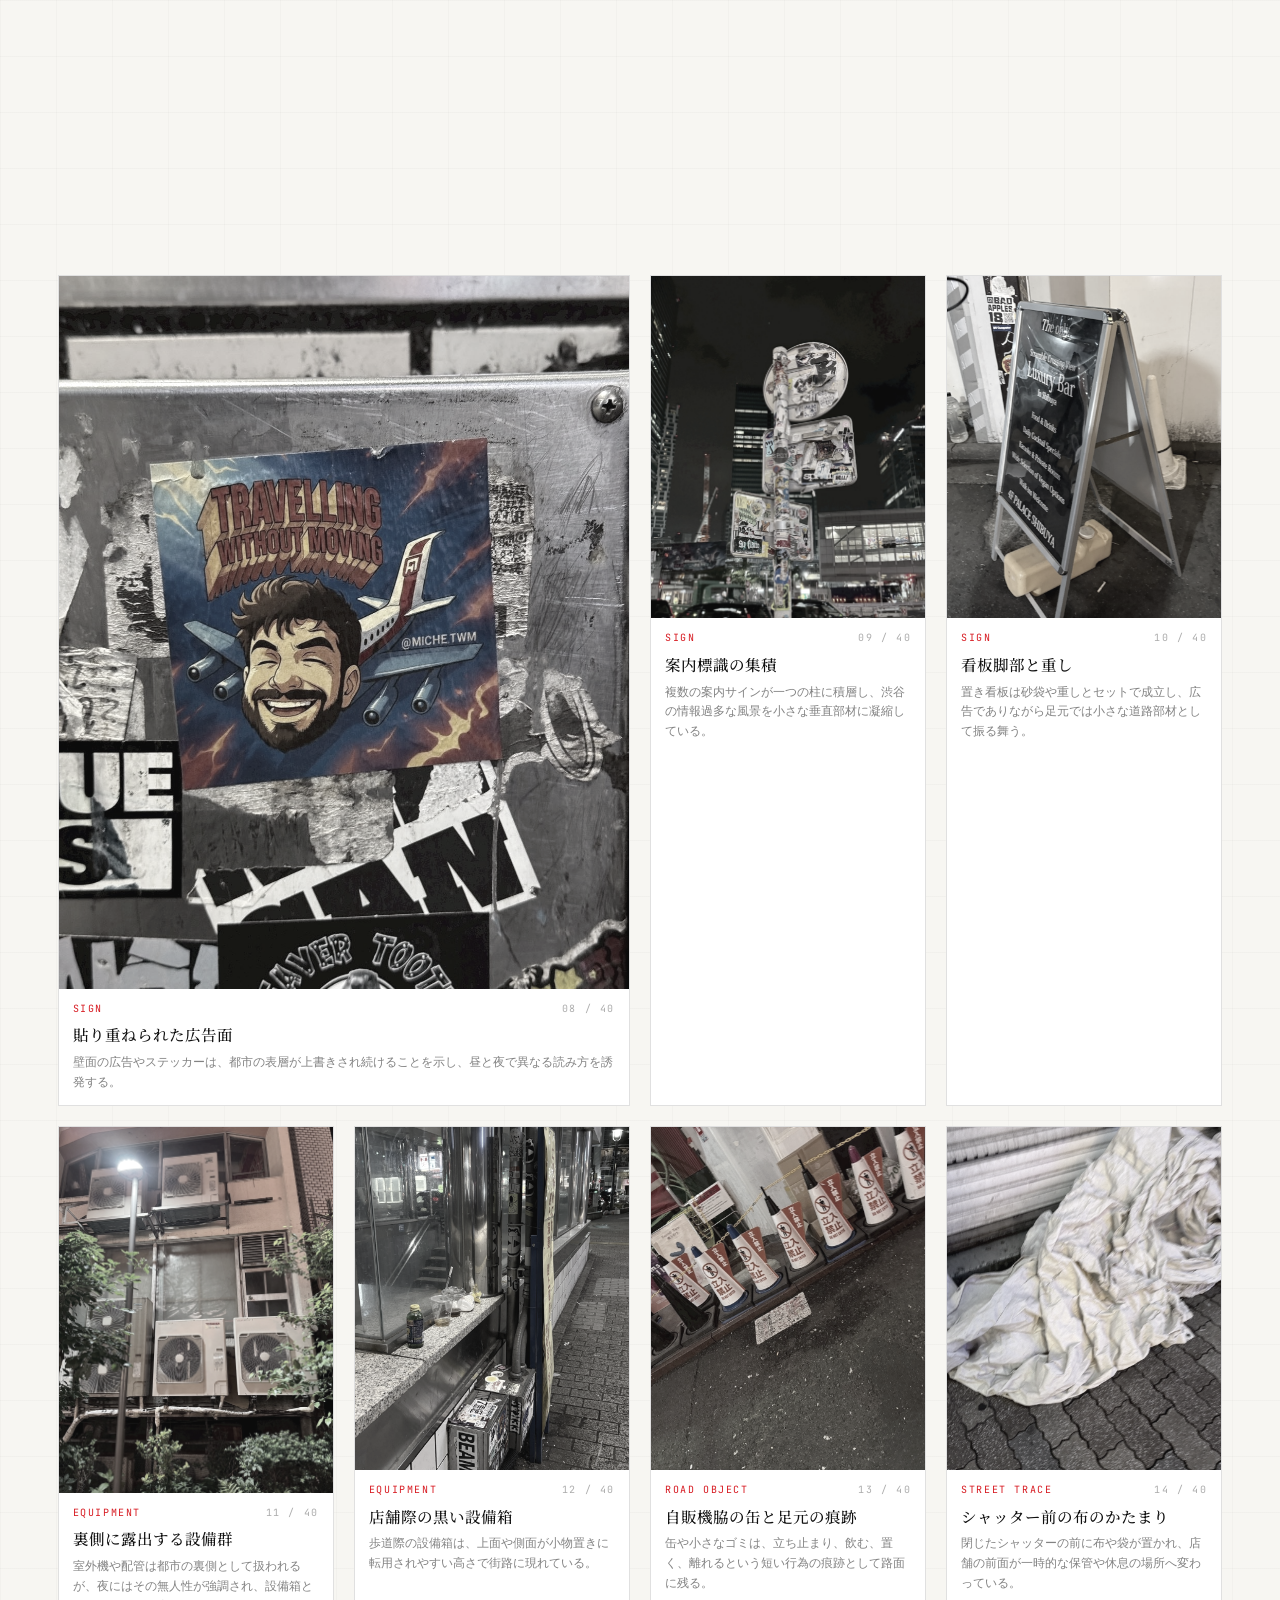
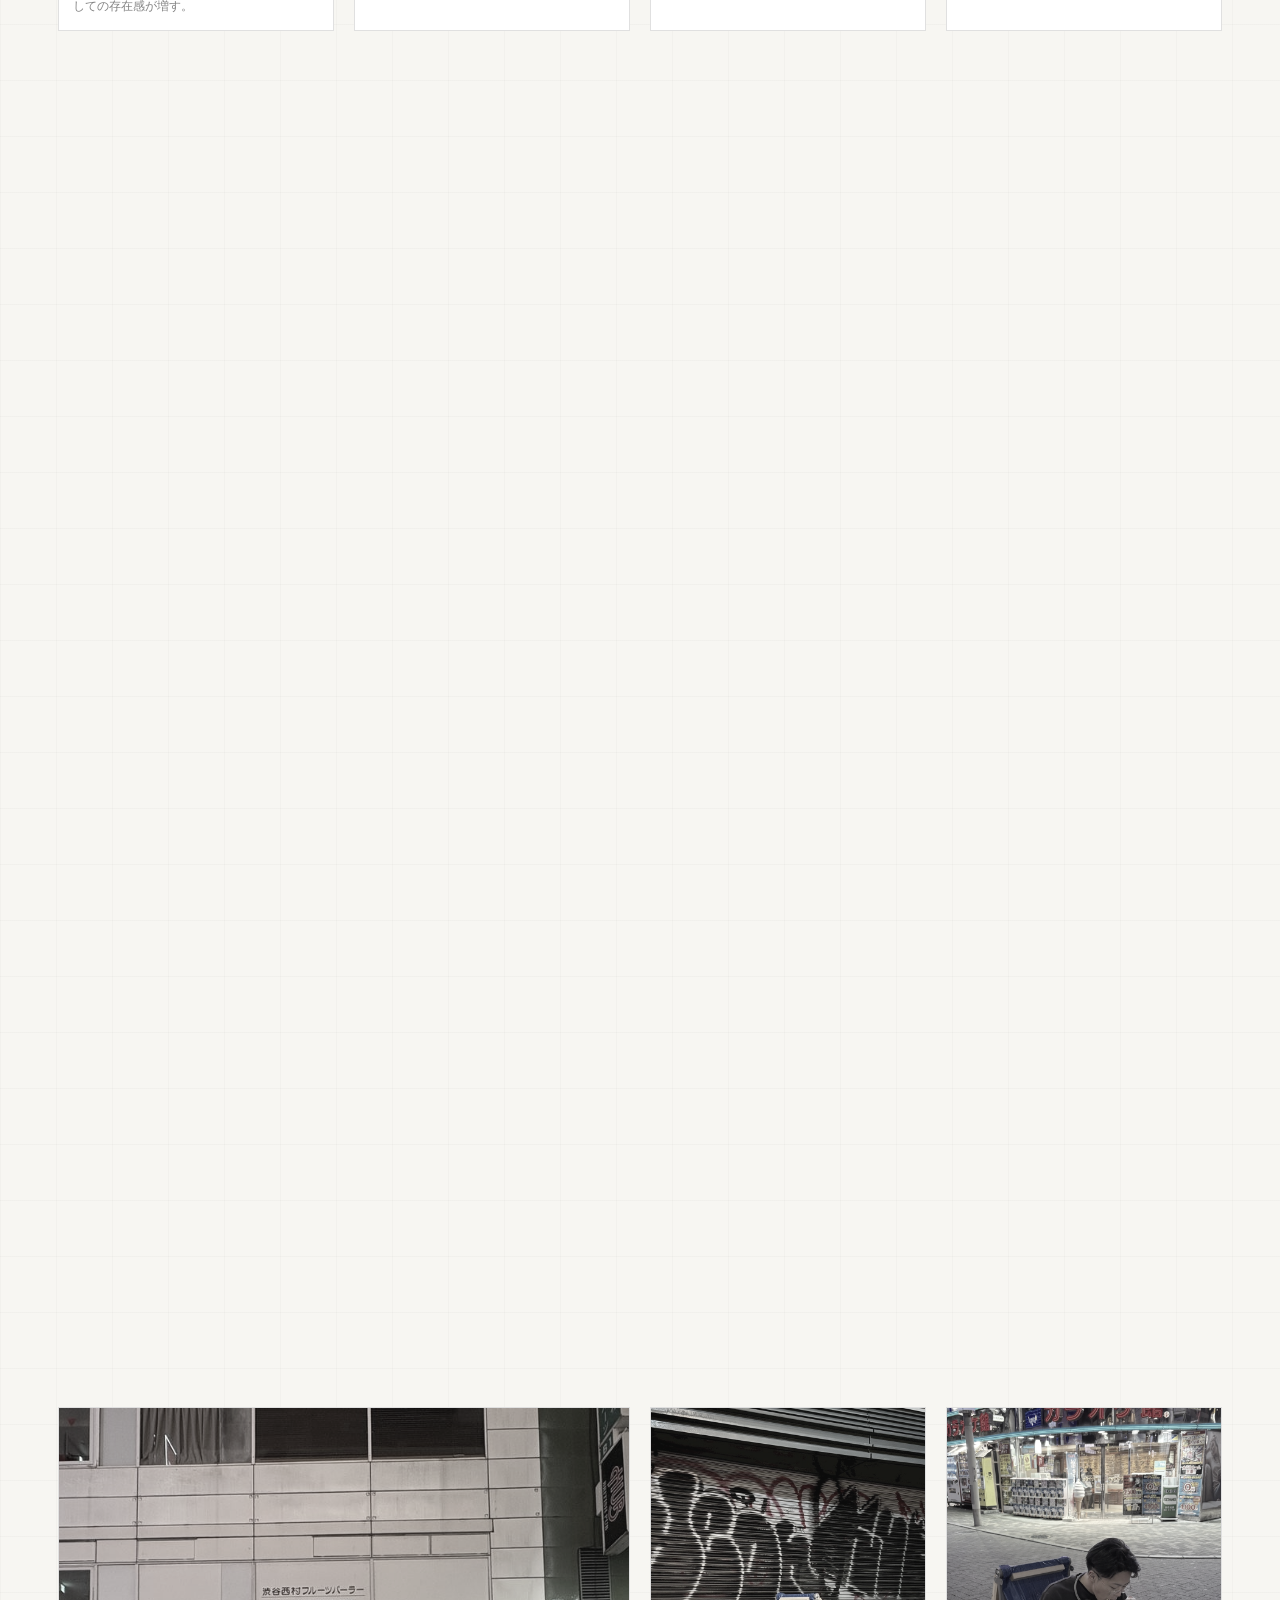
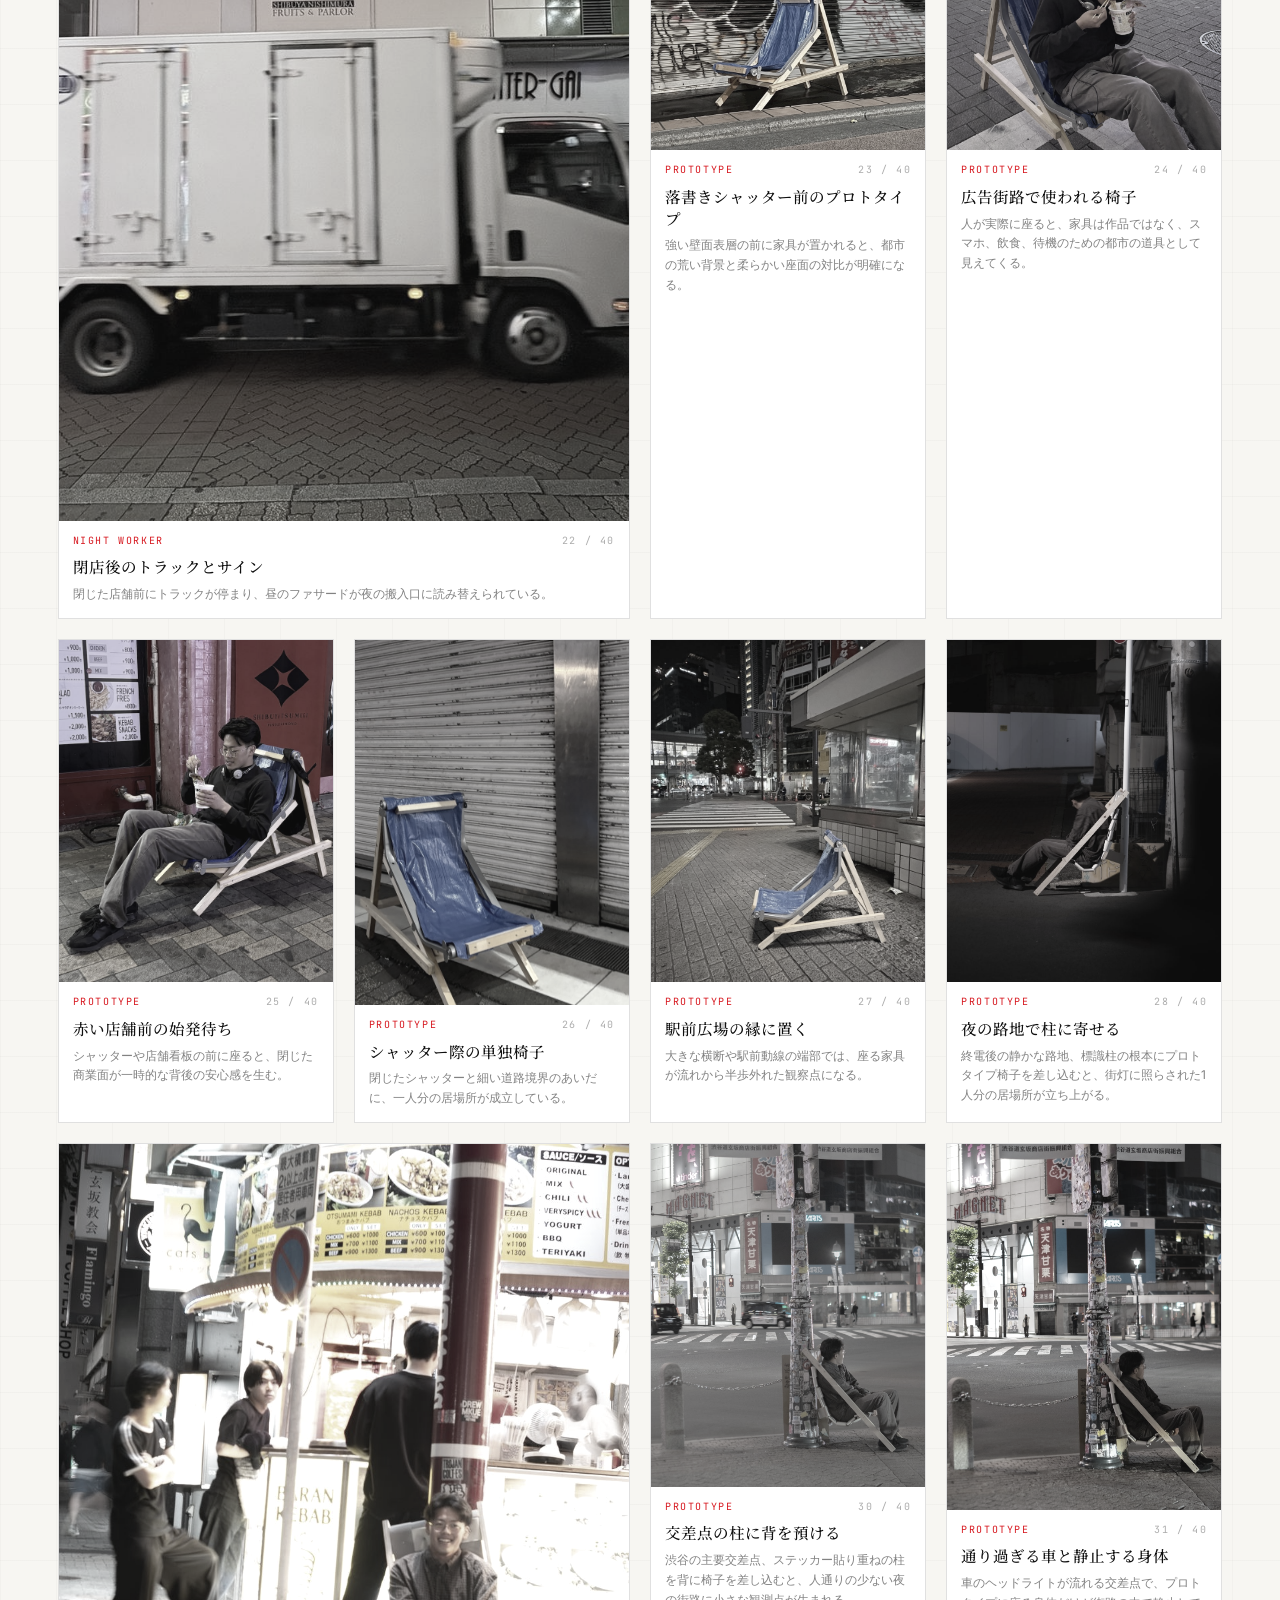
==== commit 279cf360: "Show home summaries and mobile table lineage" ====
--- a/index.html
+++ b/index.html
@@ -207,7 +207,7 @@
             </div>
             <div class="home-chapter-copy">
               <p class="home-chapter-meta">02 / 7/3–7/4 UNDERGROUND LIVE / SUBWAY ENTRANCE EXPERIMENT</p>
-              <h3 id="home-experiment-h">観測者から、介入者へ</h3>
+              <h3 id="home-experiment-h">観測者から、介入者へ。</h3>
               <p class="home-chapter-lead">偶然見つけた現象を、地下入口で能動的に起こした。</p>
               <p class="home-chapter-note">階段・シャッター・L字腰掛けを用いた実験</p>
               <details class="home-more">
@@ -234,7 +234,7 @@
               <p class="home-chapter-meta">03 / PROPOSAL / QFRONT DETAIL</p>
               <h3 id="home-proposal-h">昼は役物、夜は客席。</h3>
               <p class="home-chapter-lead">掛ける・落とす・ずらす——素手で着脱。</p>
-              <p class="home-chapter-note">擬態は表層、荷重は躯体へ</p>
+              <p class="home-chapter-note">擬態は表層、荷重は躯体へ。</p>
               <details class="home-more">
                 <summary>ディテールを読む</summary>
                 <div class="home-more-content">
@@ -251,23 +251,20 @@
           </article>
 
           <article class="home-chapter home-chapter--lineage" id="home-lineage" aria-labelledby="home-lineage-h">
-            <div class="home-lineage-card" aria-hidden="true">
-              <span>NOTO</span><span>WORKSHOP</span><span>RUNNING KOTATSU</span><span>CONVIVIALITY</span>
-            </div>
+            <figure class="home-lineage-photo">
+              <img src="assets/lineage/mobile-table-intervention-20260710.jpg" alt="テーブルを取り付けた自転車による可動する居場所">
+              <figcaption><span>Mobile Table / 走るこたつ</span><small>2026/7/10</small></figcaption>
+            </figure>
             <div class="home-chapter-copy">
               <p class="home-chapter-meta">04 / LINEAGE / CONVIVIALITY</p>
               <h3 id="home-lineage-h">つくることは、使う人に渡されていく。</h3>
-              <p class="home-chapter-lead">能登・工房・走るこたつに続く、組み替えながら場をつくる考え方。</p>
+              <p class="home-chapter-lead">L字腰掛け、能登、工房、走るこたつは、場所に小さく介入するための系譜である。</p>
               <p class="home-chapter-note">主提案は、QフロントのL字腰掛け</p>
               <details class="home-more">
                 <summary>系譜を読む</summary>
                 <div class="home-more-content">
                   <p class="home-more-kicker">Other Interventions</p>
                   <p>介入は、ひとつの椅子で終わらない。L字腰掛け、能登、工房、走るこたつは、都市や場所に小さく介入するための系譜である。</p>
-                  <figure class="lineage-image-card">
-                    <img src="assets/lineage/mobile-table-intervention-20260710.jpg" alt="テーブルを取り付けた自転車による可動する居場所">
-                    <figcaption><span>Mobile Table / 走るこたつ</span><small>2026/7/10</small></figcaption>
-                  </figure>
                   <p>能登での復興実践、工房での制作、走るこたつのような可動する居場所は補助的な文脈として扱う。今回の最終提案は、Qフロント外装に収納されるL字腰掛けである。</p>
                   <a href="lineage/">Lineageで背景を読む</a>
                 </div>
@@ -276,9 +273,15 @@
           </article>
 
           <section class="home-downloads" aria-labelledby="home-downloads-h">
-            <div>
+            <div class="home-downloads-intro">
               <p class="home-chapter-meta">05 / DOWNLOADS &amp; ARCHIVE</p>
               <h3 id="home-downloads-h">発表の続きは、必要なところだけ開く。</h3>
+              <div class="home-a1-status">
+                <p class="home-a1-label">A1 Board</p>
+                <p class="home-a1-facts">1525 × 594 mm<br>佐藤佑哉＋鈴木和真</p>
+                <p>A1正本は現在更新中です。発表時は会場掲示版を参照してください。</p>
+                <a class="home-a1-drive" href="https://drive.google.com/file/d/1VQeafbTAoN-eiwSKDw4NGvgLLsghgUio/view?usp=drivesdk" target="_blank" rel="noopener noreferrer">Google DriveでA1正本を確認</a>
+              </div>
             </div>
             <nav aria-label="Home archive links">
               <a href="fieldnotes/">Field Notes</a>
--- a/style.css
+++ b/style.css
@@ -3108,6 +3108,44 @@
   font-size: inherit;
 }
 
+.home-lineage-photo {
+  position: relative;
+  min-height: 480px;
+  margin: 0;
+  overflow: hidden;
+  background: #111;
+}
+
+.home-lineage-photo img {
+  display: block;
+  width: 100%;
+  height: 480px;
+  margin: 0;
+  object-fit: cover;
+}
+
+.home-lineage-photo figcaption {
+  position: absolute;
+  right: 0;
+  bottom: 0;
+  left: 0;
+  display: flex;
+  justify-content: space-between;
+  gap: 12px;
+  padding: 12px 14px;
+  color: #fff;
+  background: linear-gradient(transparent, rgba(0, 0, 0, 0.82));
+  font-family: var(--font-mono);
+  font-size: 10px;
+  font-weight: 700;
+  letter-spacing: 0.06em;
+}
+
+.home-lineage-photo small {
+  color: #fff;
+  font-size: inherit;
+}
+
 @media (max-width: 768px) {
   .review-page-underground .review-hero p:last-child,
   .review-page-underground .review-card p,
@@ -3286,6 +3324,54 @@
   padding: clamp(44px, 7vw, 96px) 0 0;
 }
 
+.home-downloads-intro,
+.home-a1-status {
+  display: grid;
+  align-content: start;
+  gap: 12px;
+}
+
+.home-a1-status {
+  margin-top: 10px;
+  padding: 18px;
+  border: 1px solid var(--final-line);
+  background: #fff;
+}
+
+.home-a1-status p {
+  margin: 0;
+  color: var(--final-soft);
+  font-size: 13px;
+  line-height: 1.65;
+}
+
+.home-a1-status .home-a1-label,
+.home-a1-status .home-a1-facts {
+  color: var(--final-ink);
+  font-family: var(--font-mono);
+  font-size: 11px;
+  font-weight: 700;
+  letter-spacing: 0.06em;
+}
+
+.home-a1-status .home-a1-facts {
+  color: var(--accent);
+}
+
+.home-downloads .home-a1-drive {
+  width: fit-content;
+  min-height: 0;
+  margin-top: 2px;
+  padding: 10px 12px;
+  border: 1px solid var(--accent);
+  color: var(--accent);
+}
+
+.home-downloads .home-a1-drive:hover {
+  color: #fff;
+  background: var(--accent);
+}
+
 .home-downloads nav {
   display: grid;
   grid-template-columns: repeat(2, minmax(0, 1fr));
@@ -3320,12 +3406,17 @@
 
   .home-chapter-media,
   .home-proposal-diagram,
-  .home-lineage-card {
+  .home-lineage-card,
+  .home-lineage-photo {
     min-height: 300px;
   }
 
   .home-chapter-media img {
     min-height: 300px;
+  }
+
+  .home-lineage-photo img {
+    height: 300px;
   }
 
   .home-chapter-copy {
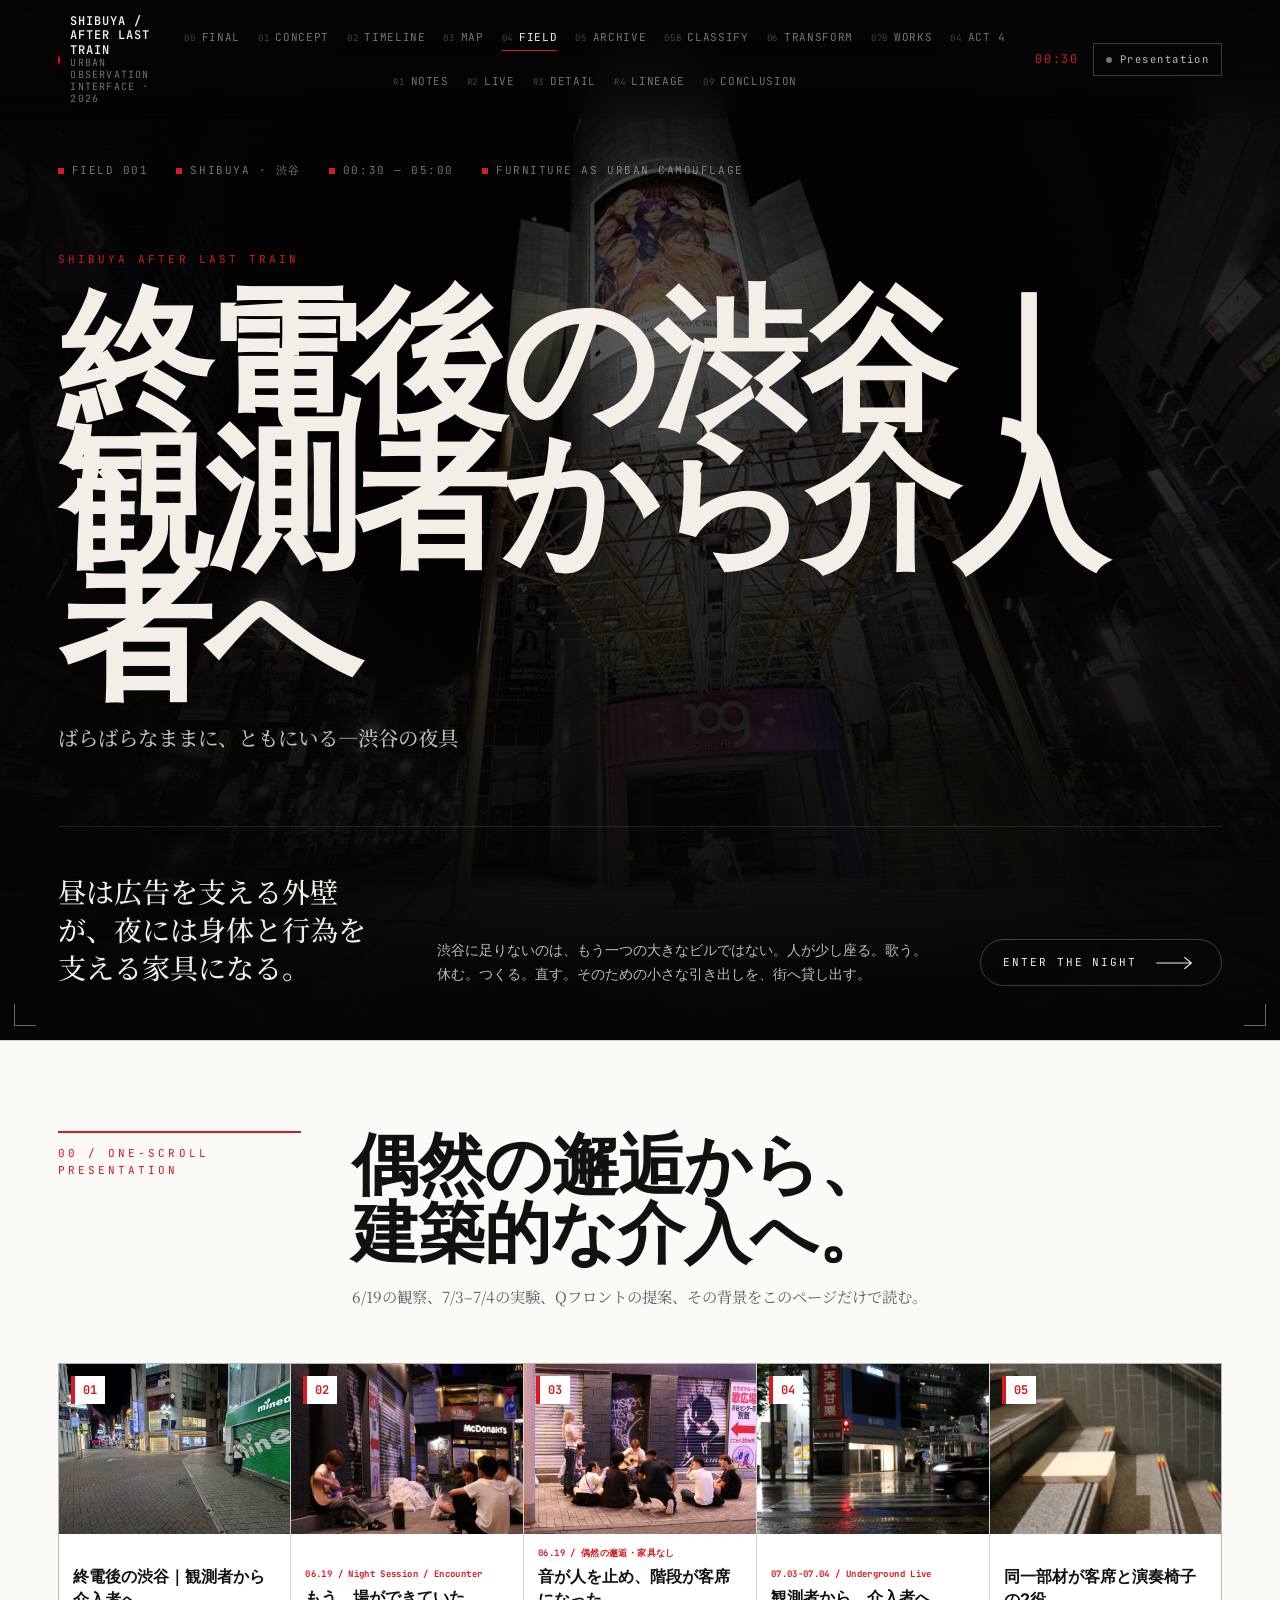
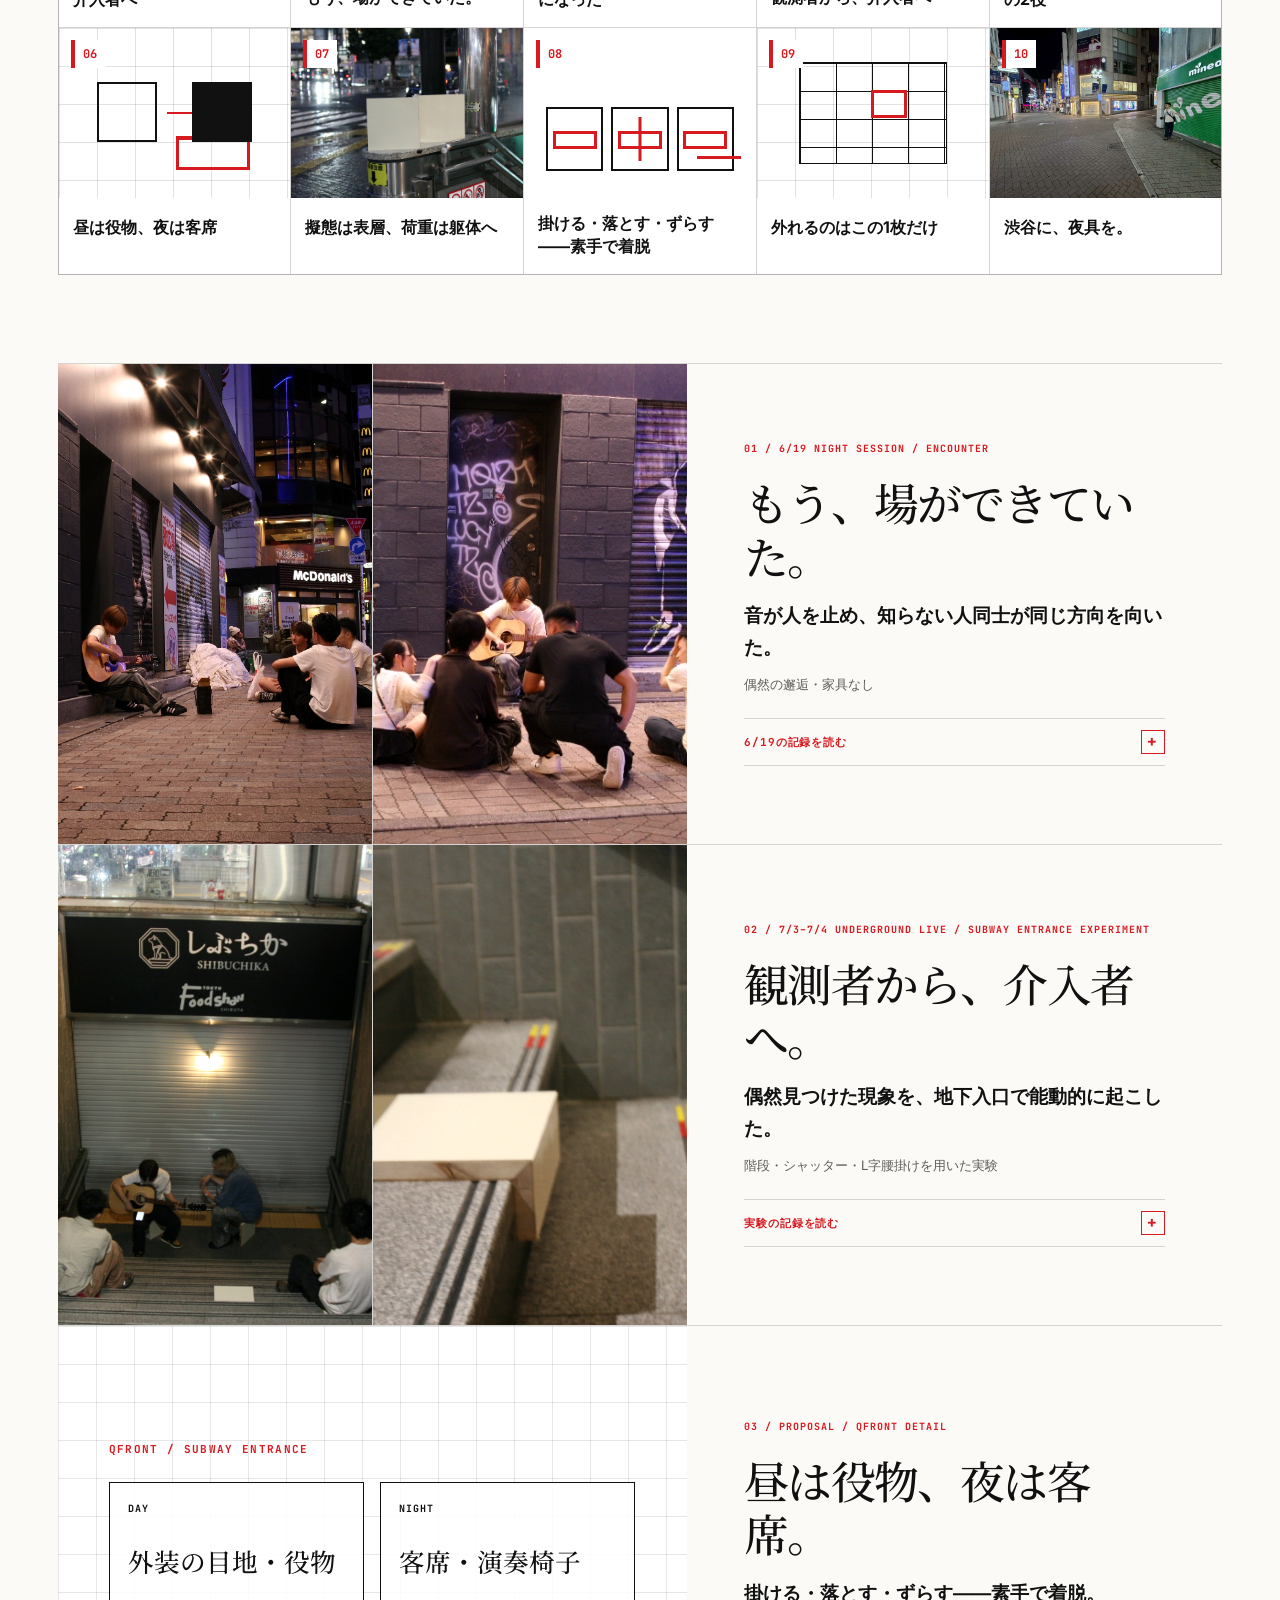
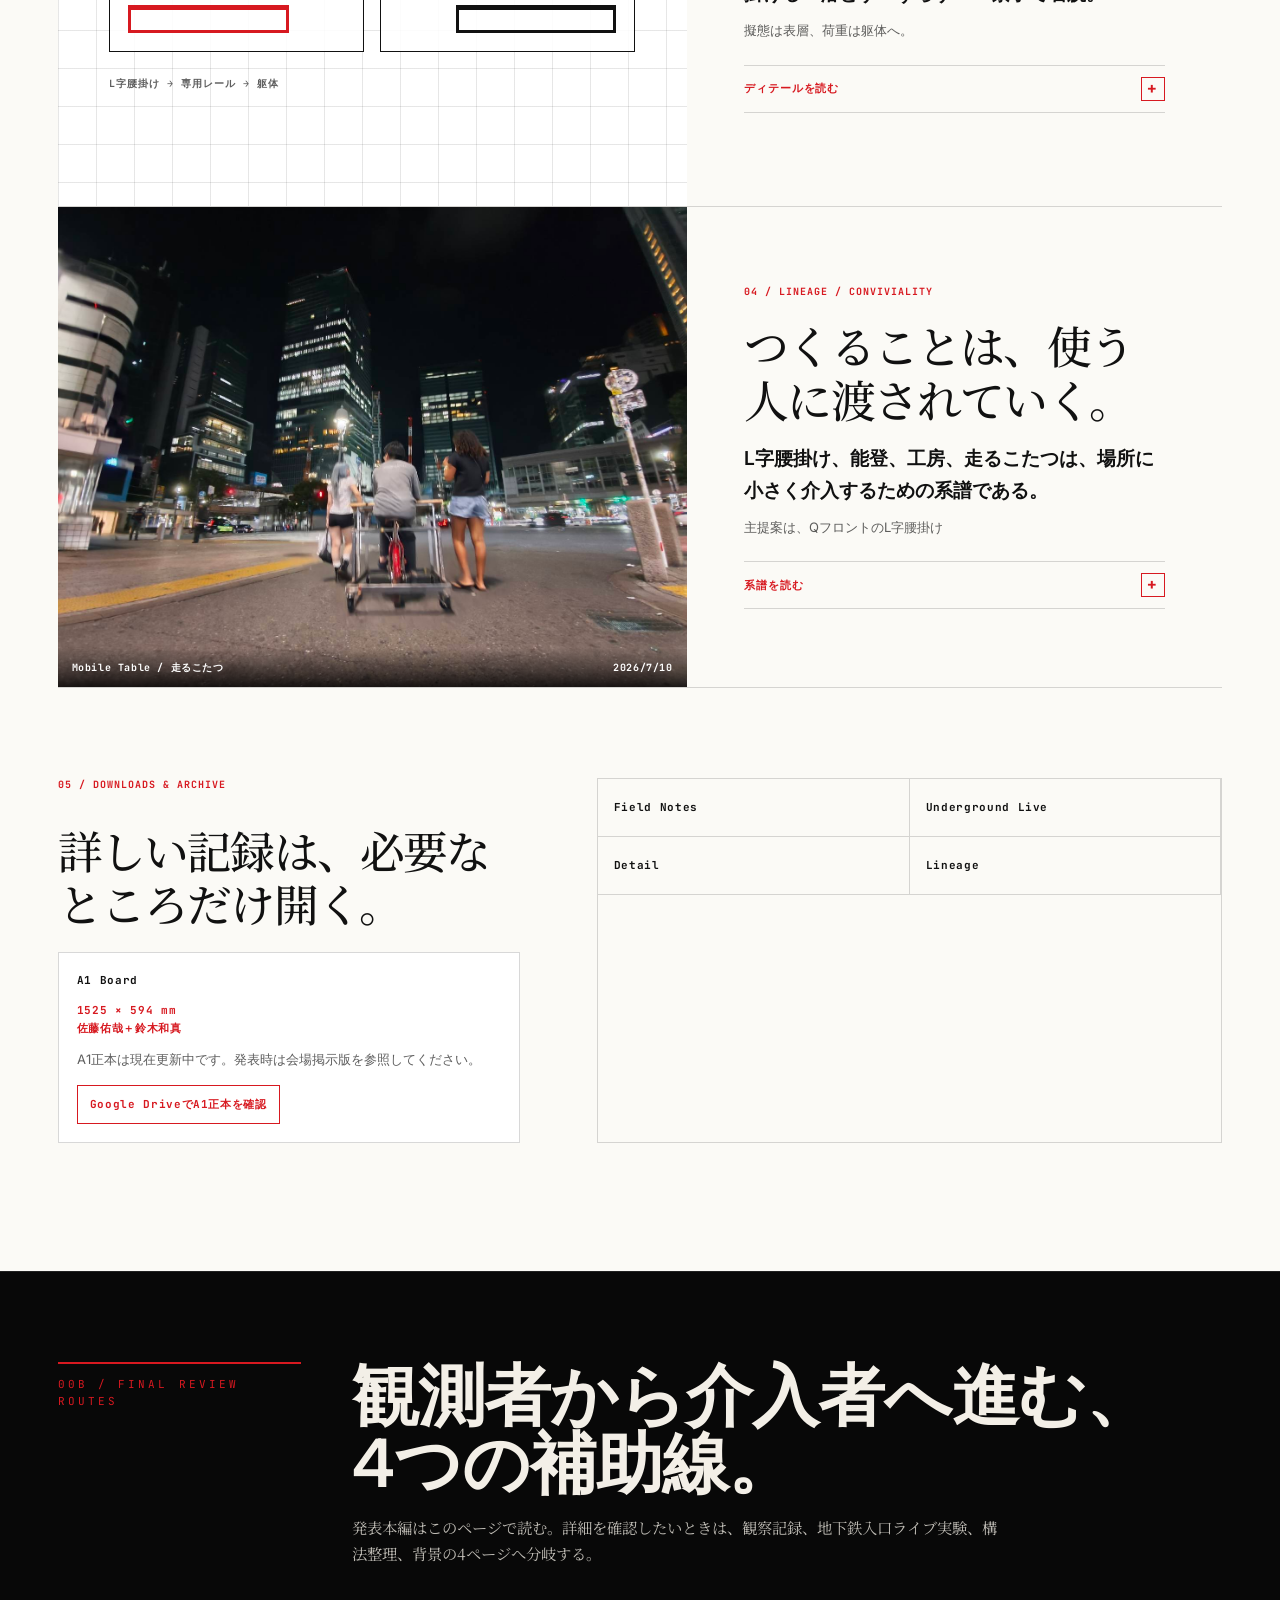
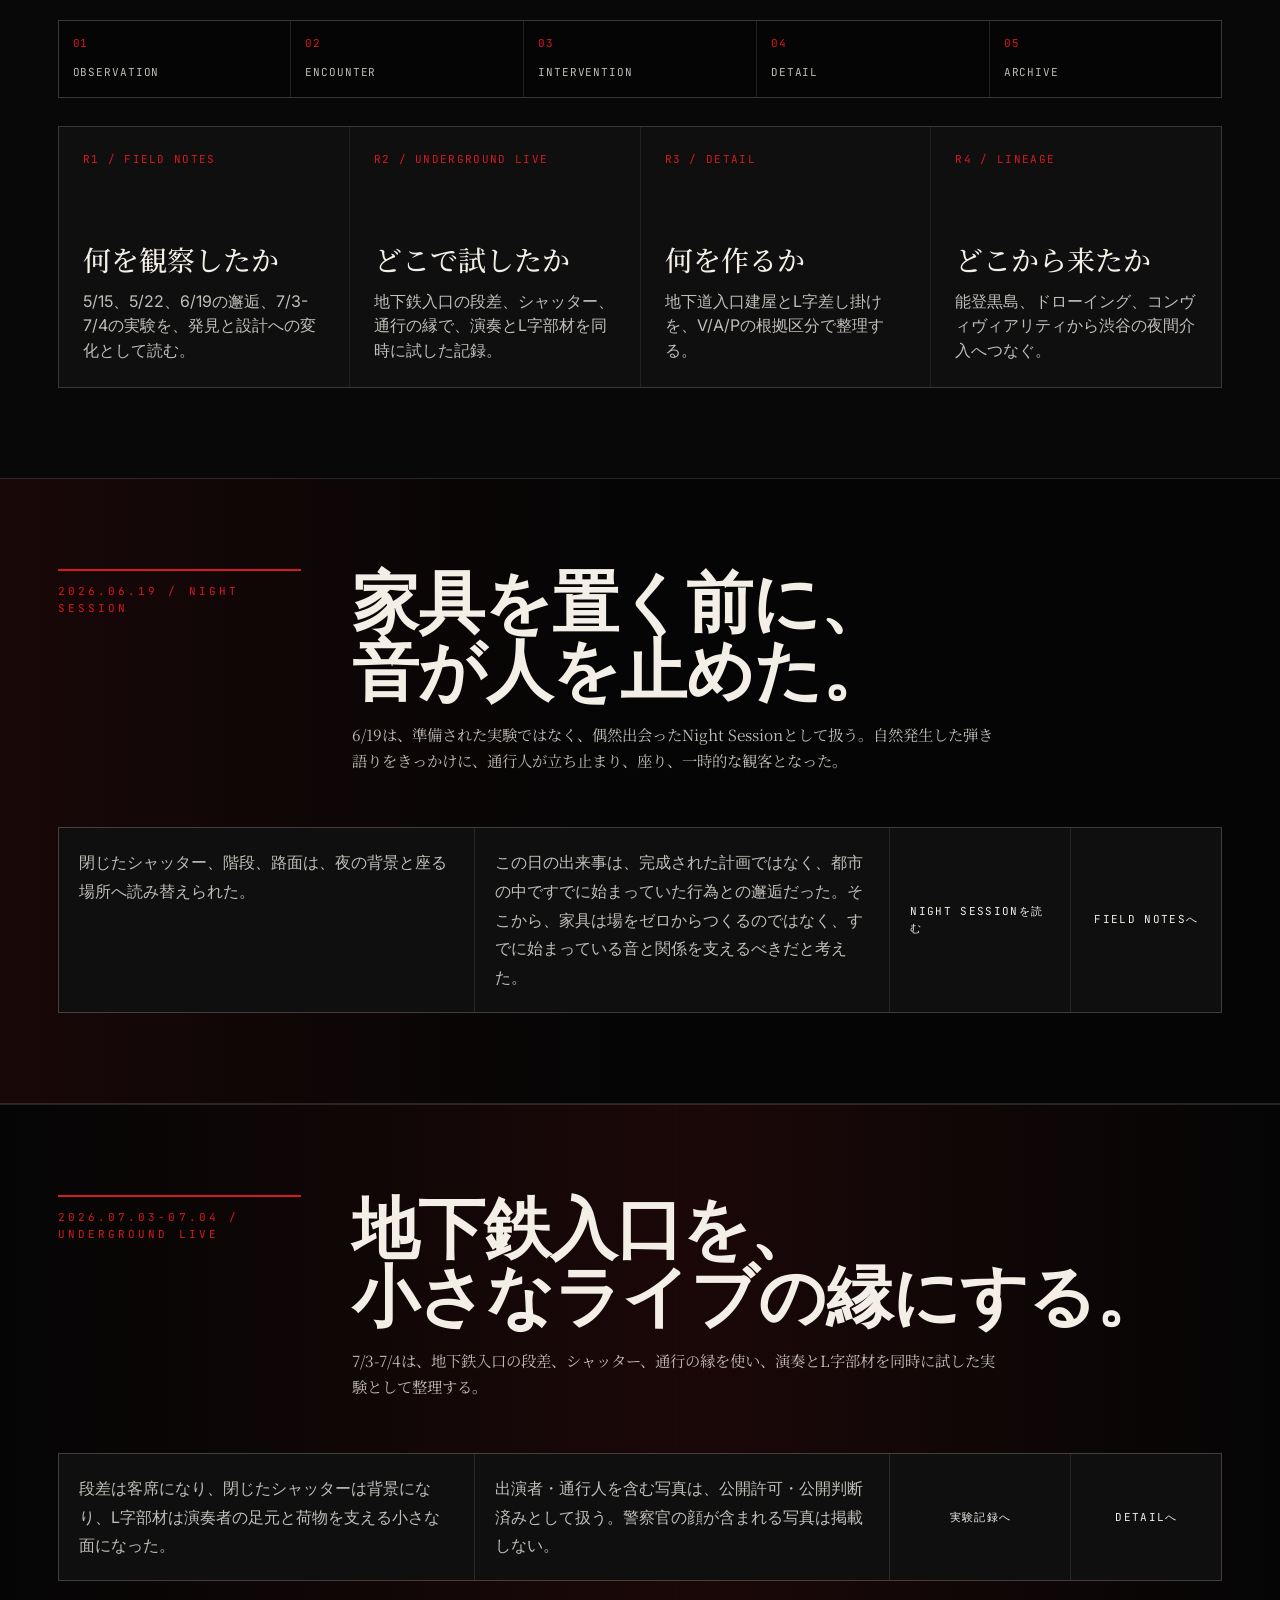
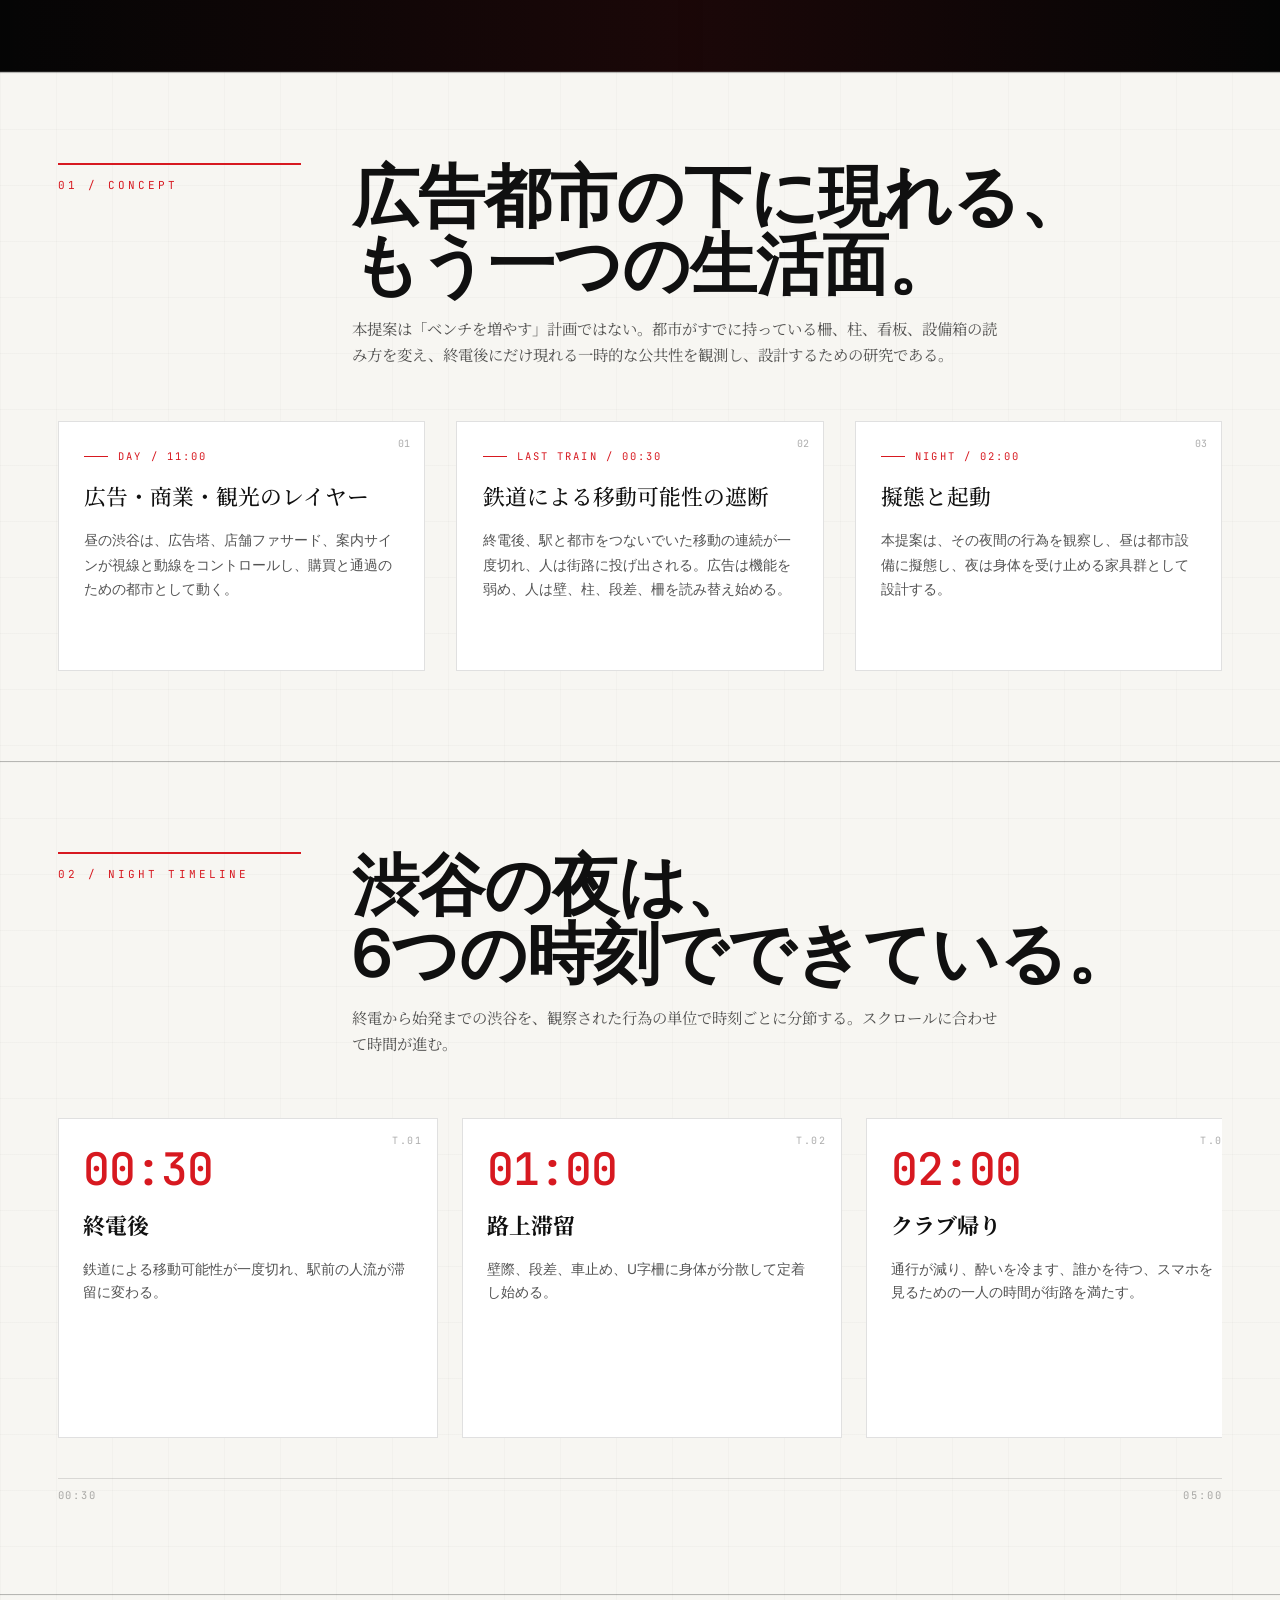
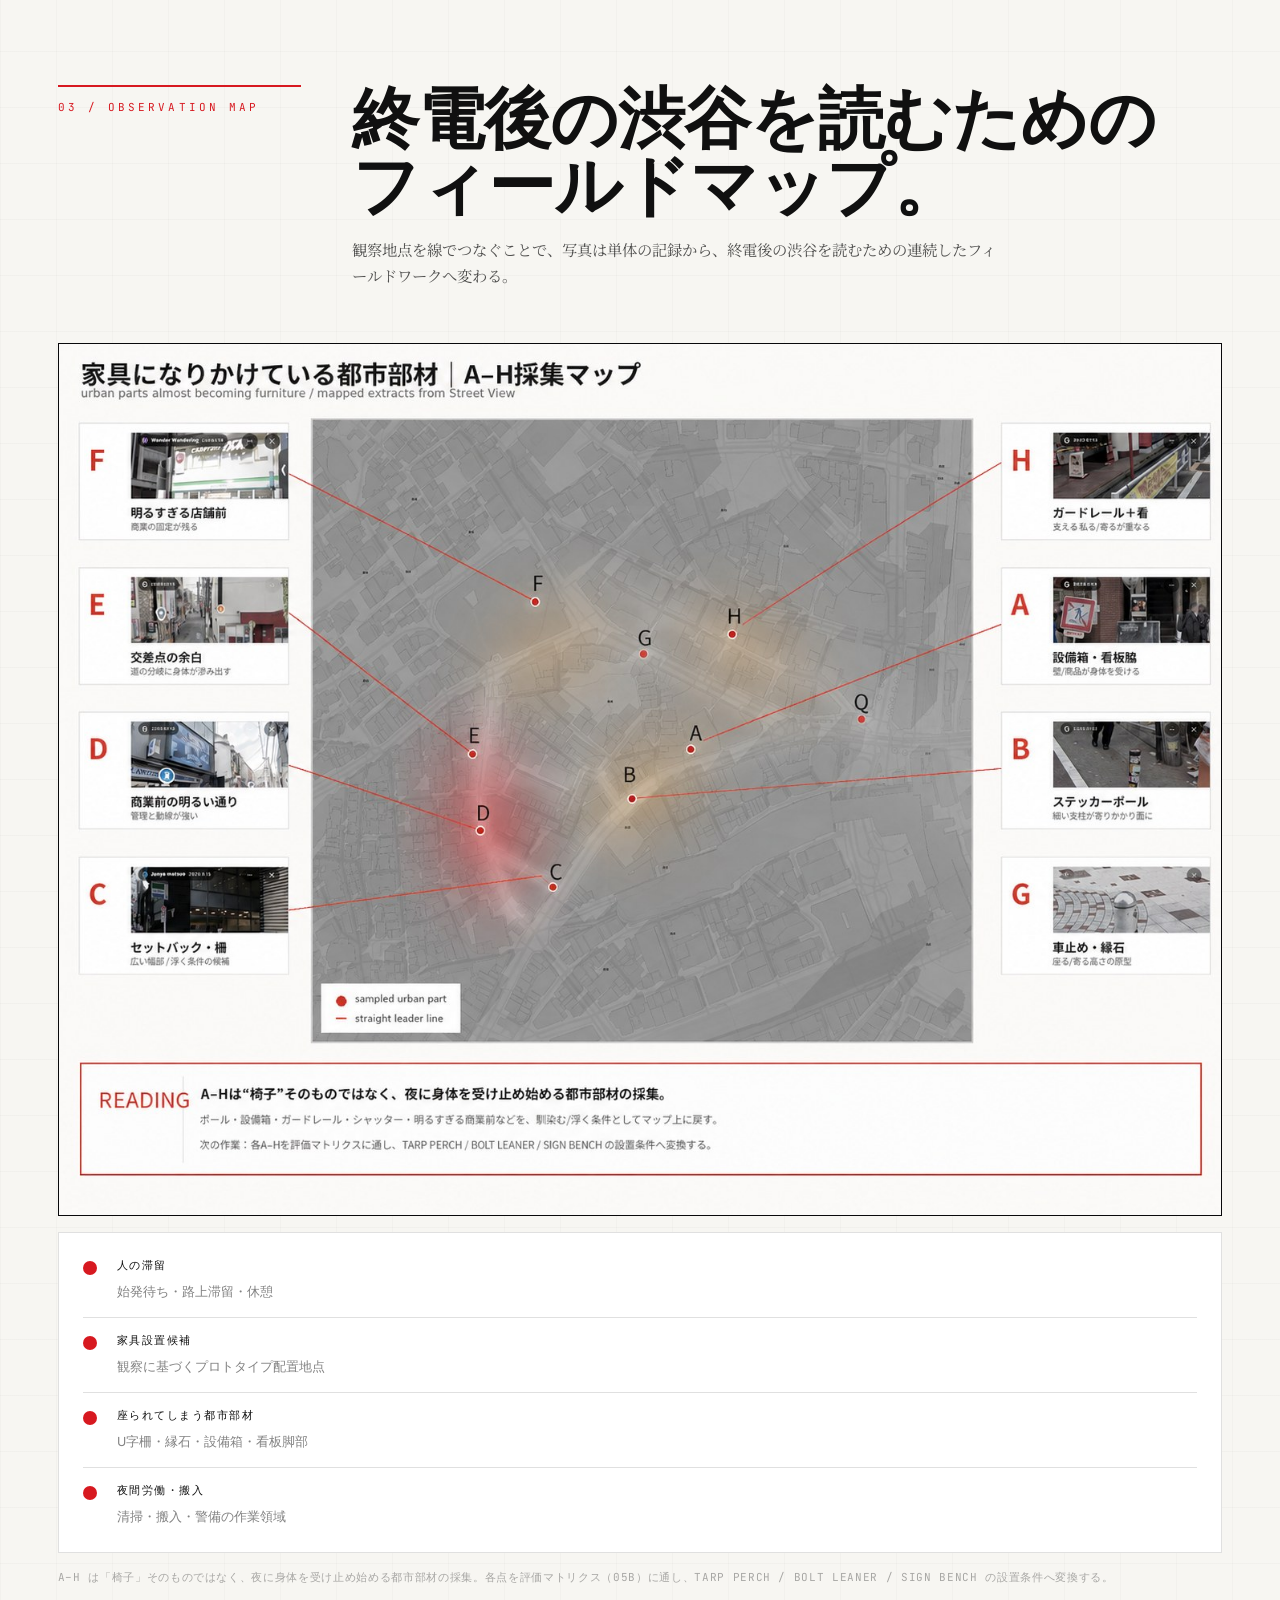
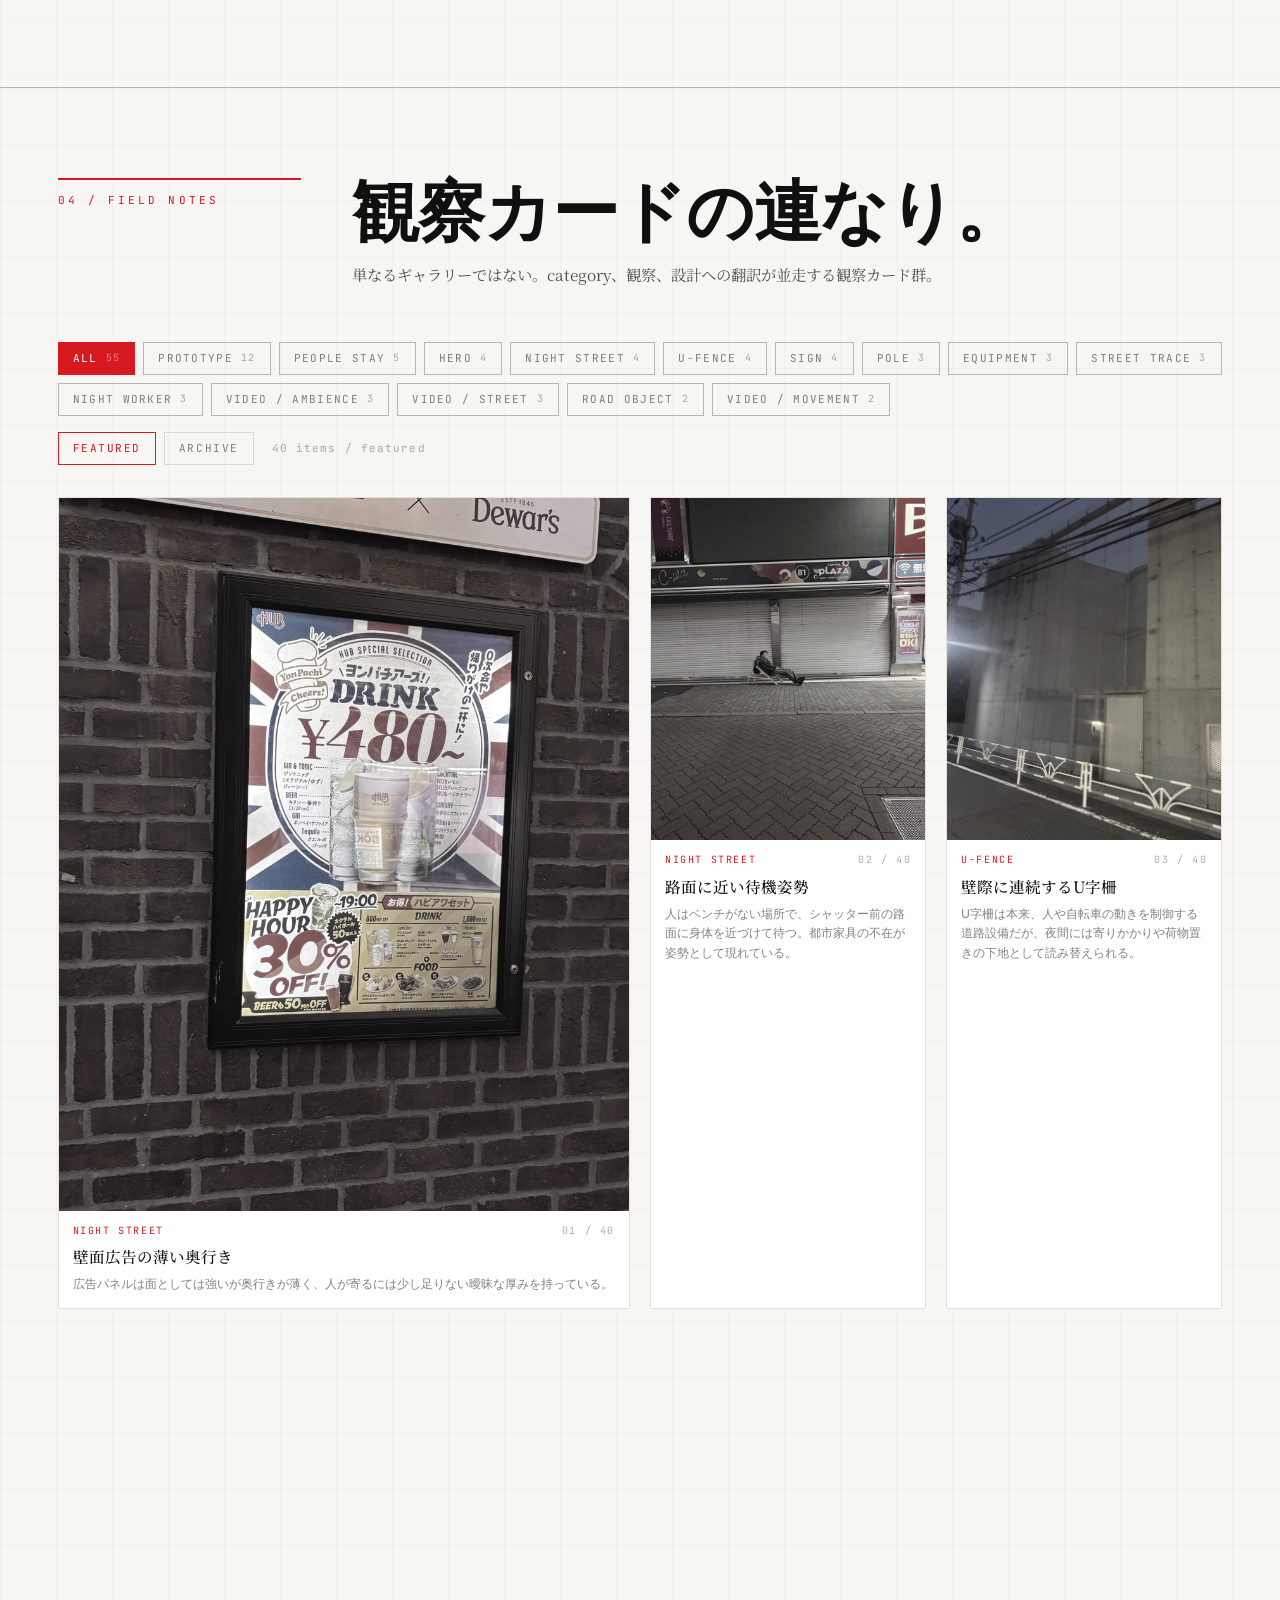
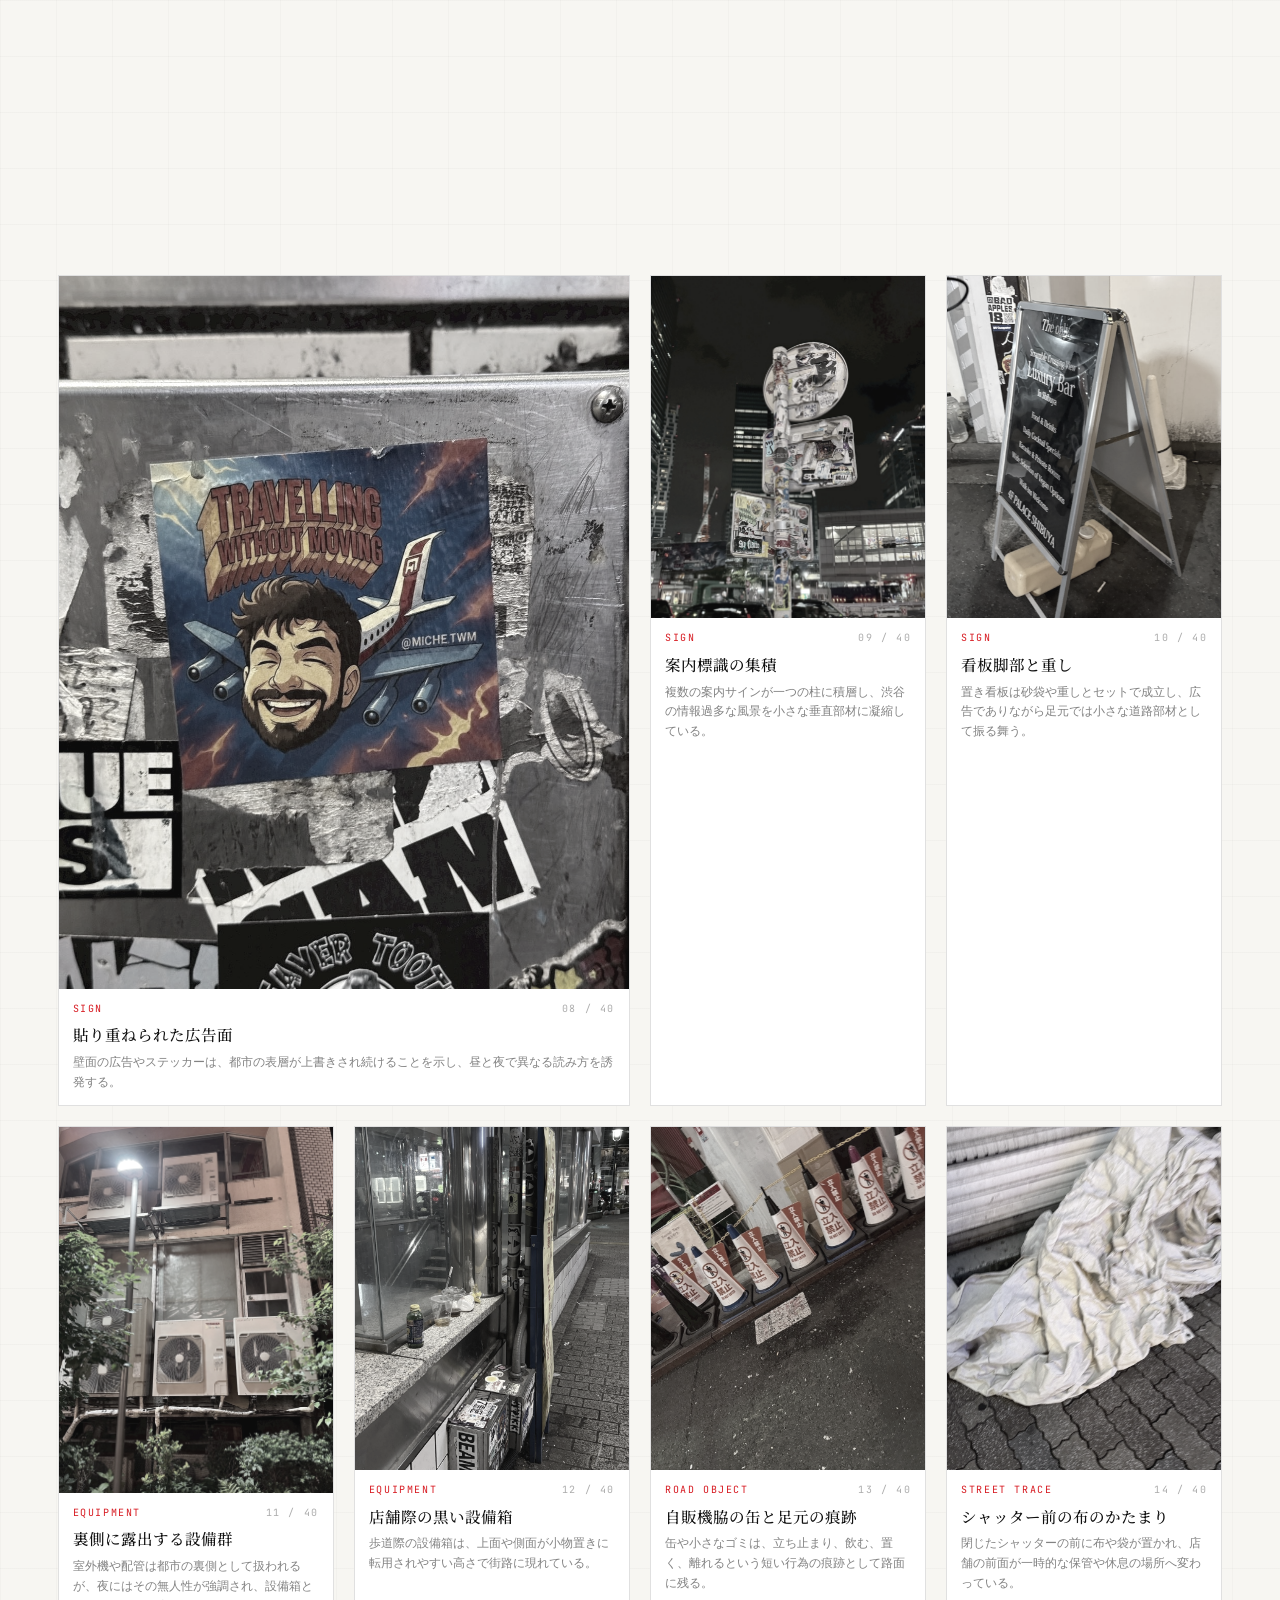
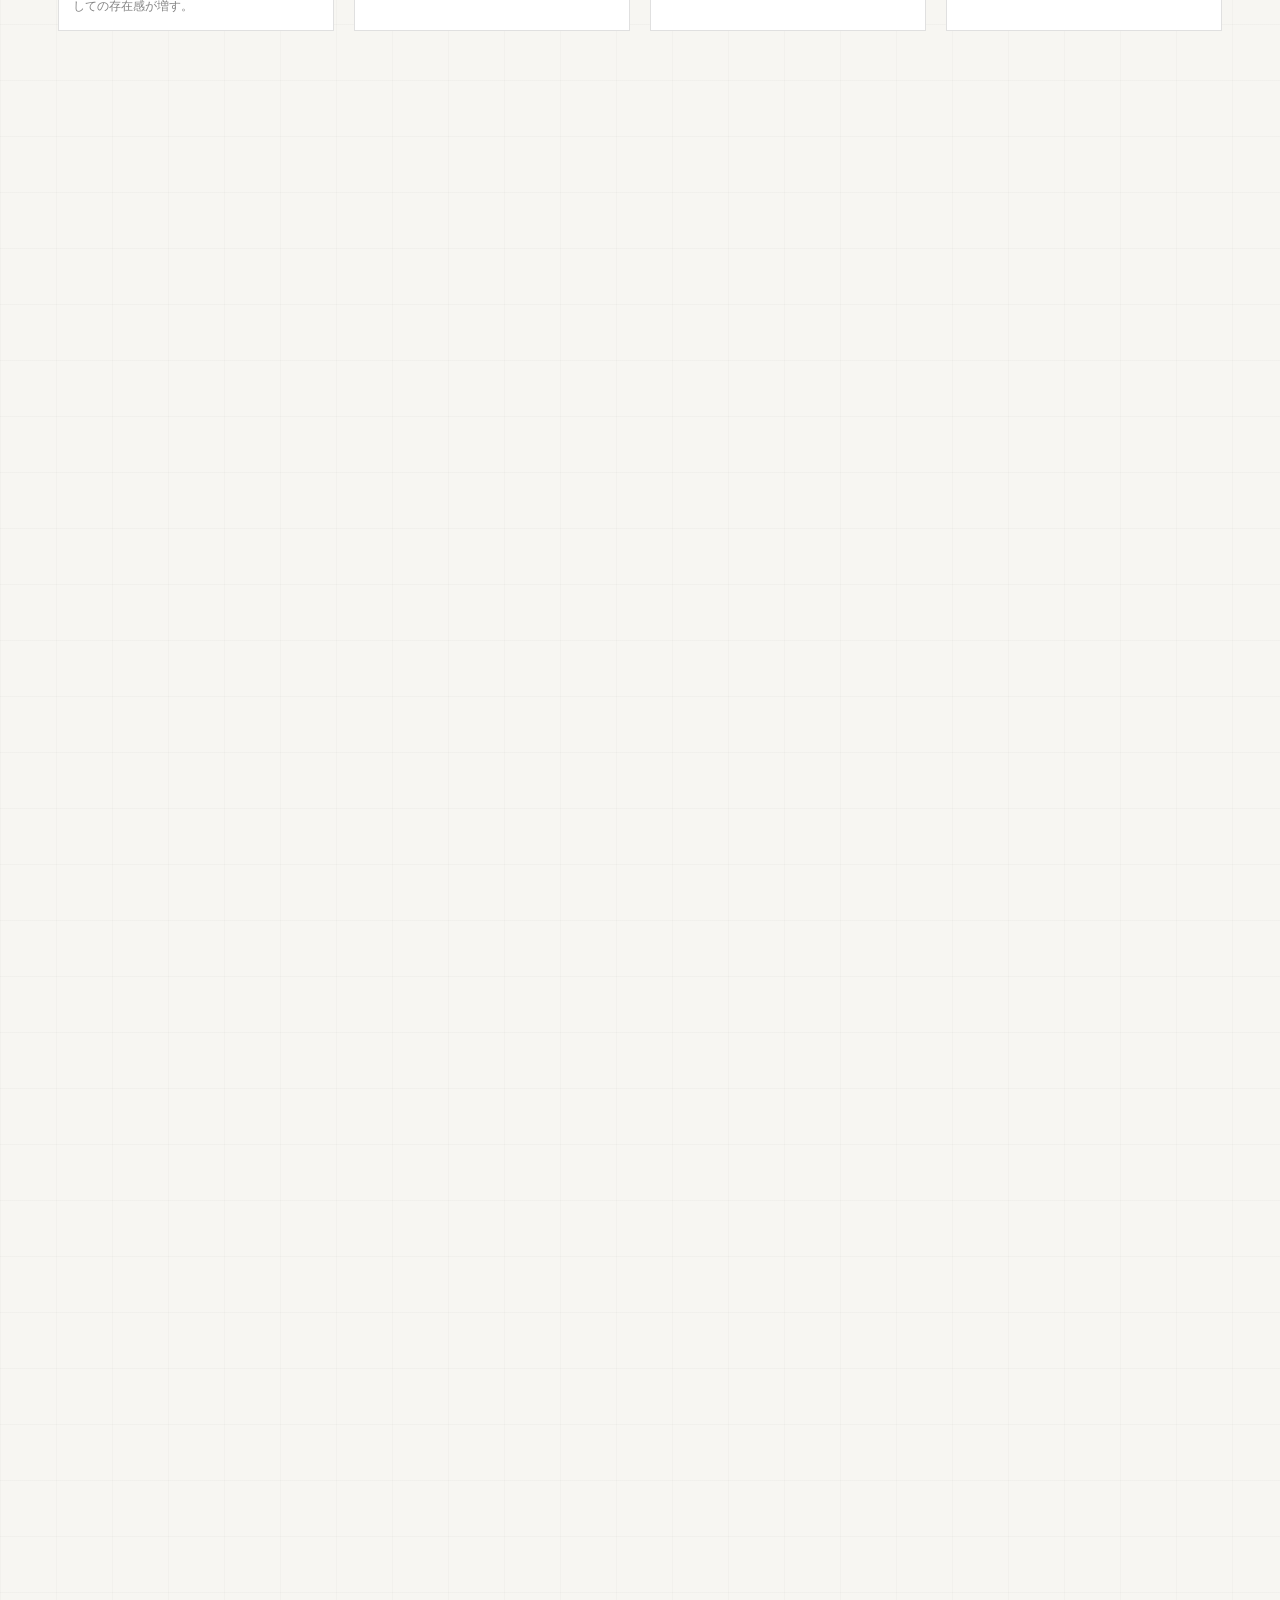
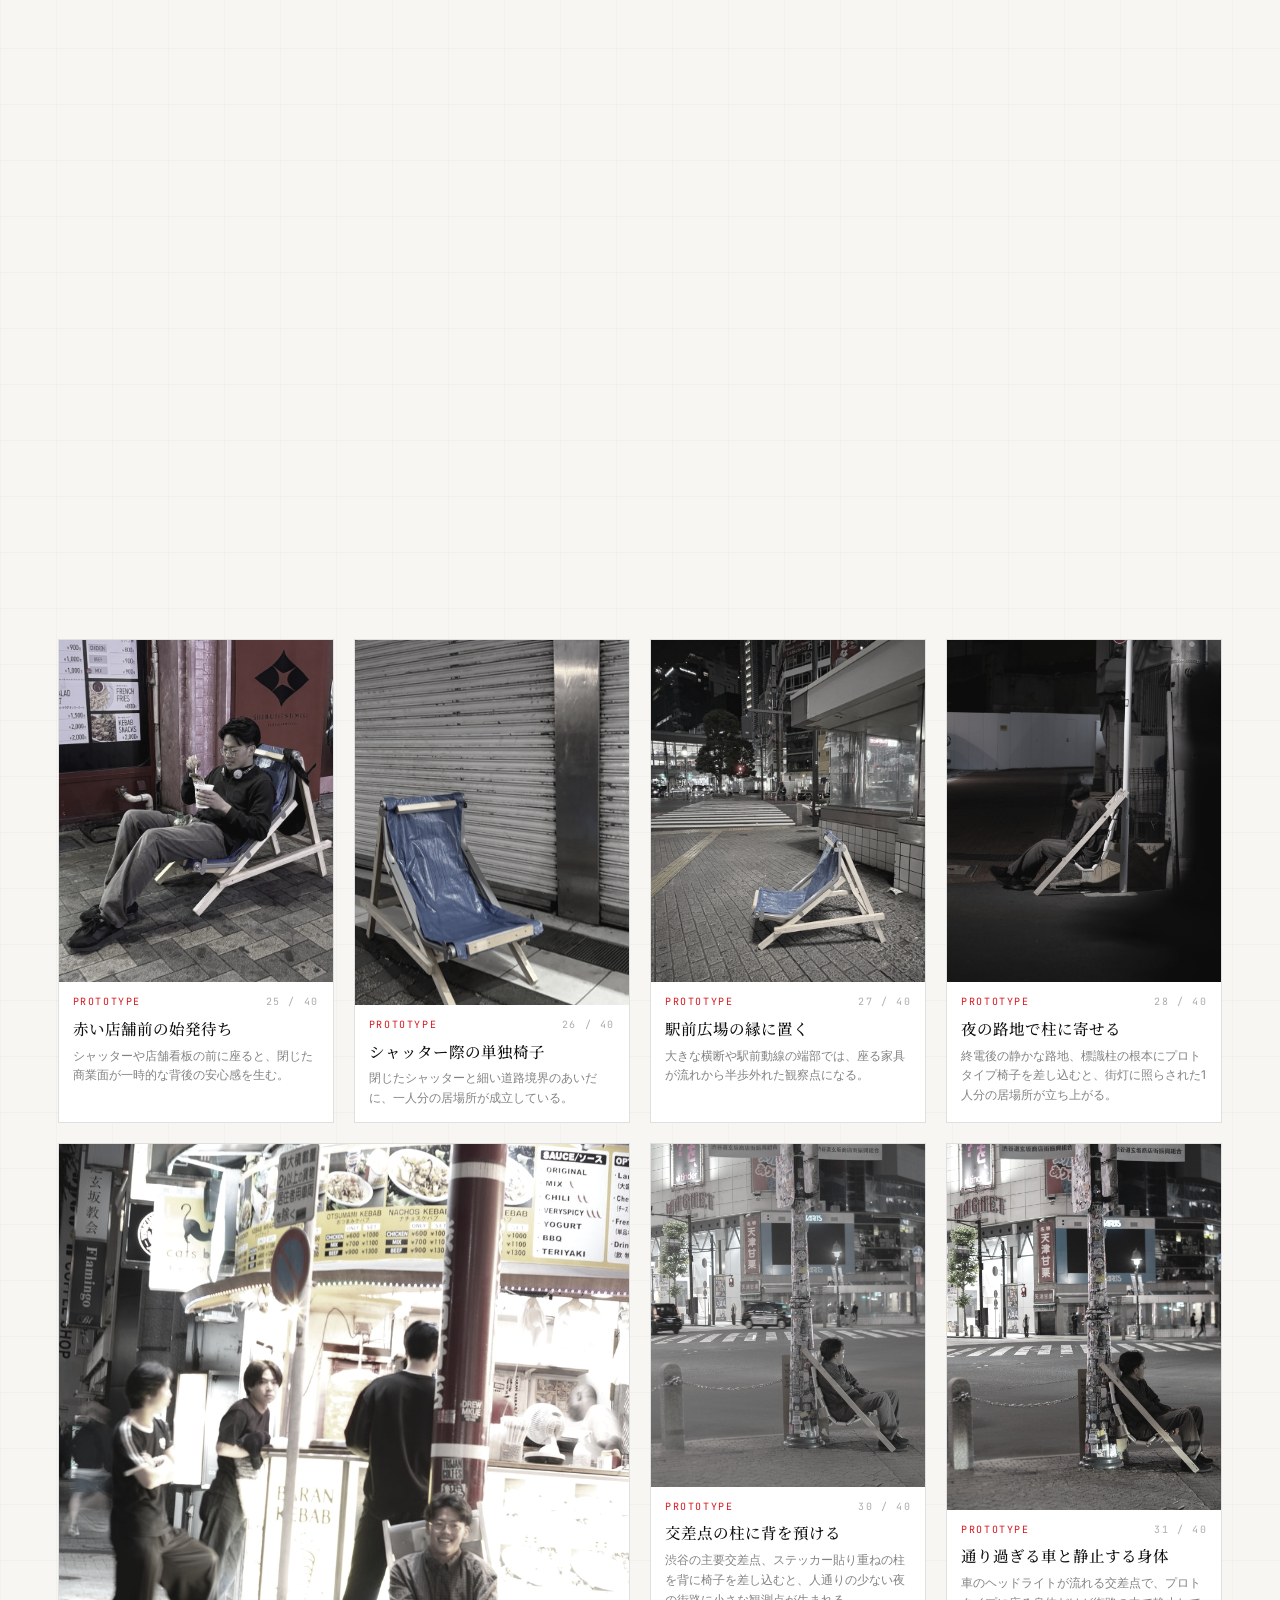
==== commit 33a55f8b: "Clarify archive section heading" ====
--- a/index.html
+++ b/index.html
@@ -275,7 +275,7 @@
           <section class="home-downloads" aria-labelledby="home-downloads-h">
             <div class="home-downloads-intro">
               <p class="home-chapter-meta">05 / DOWNLOADS &amp; ARCHIVE</p>
-              <h3 id="home-downloads-h">発表の続きは、必要なところだけ開く。</h3>
+              <h3 id="home-downloads-h">詳しい記録は、必要なところだけ開く。</h3>
               <div class="home-a1-status">
                 <p class="home-a1-label">A1 Board</p>
                 <p class="home-a1-facts">1525 × 594 mm<br>佐藤佑哉＋鈴木和真</p>
